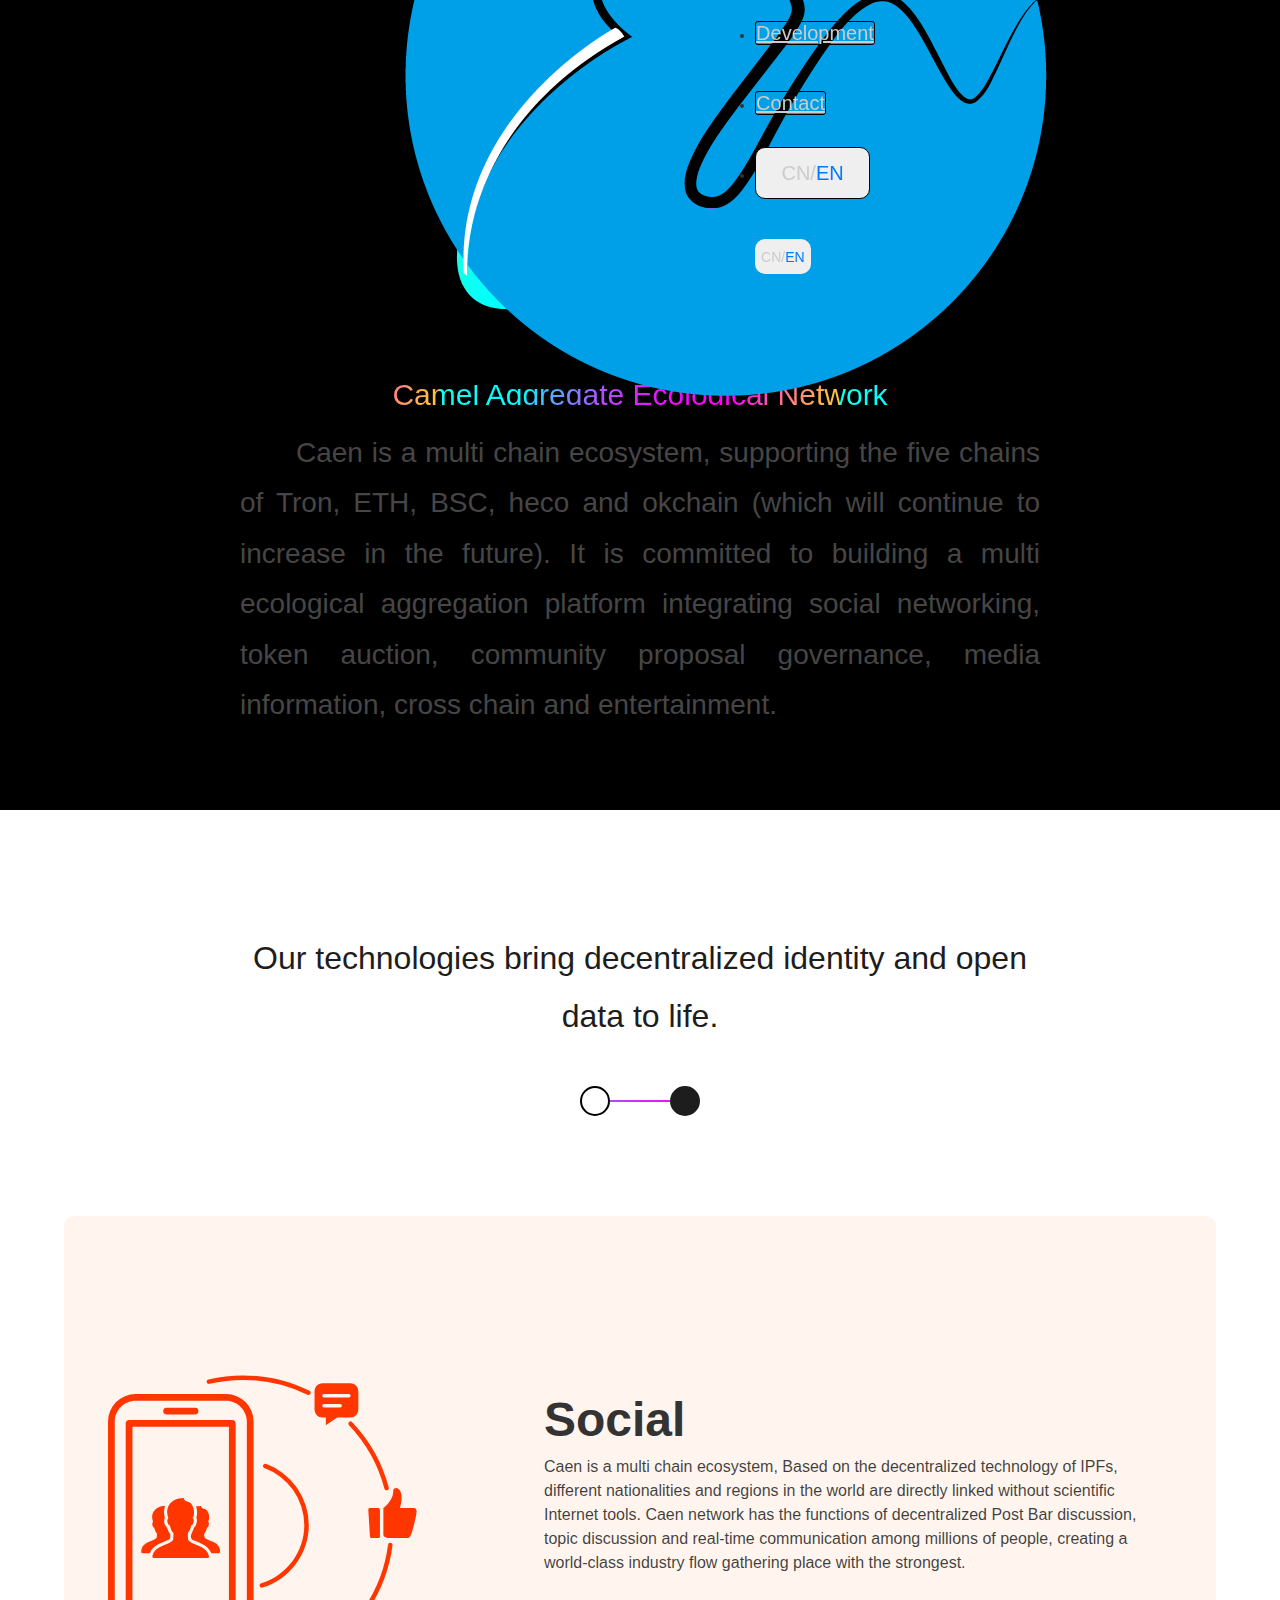
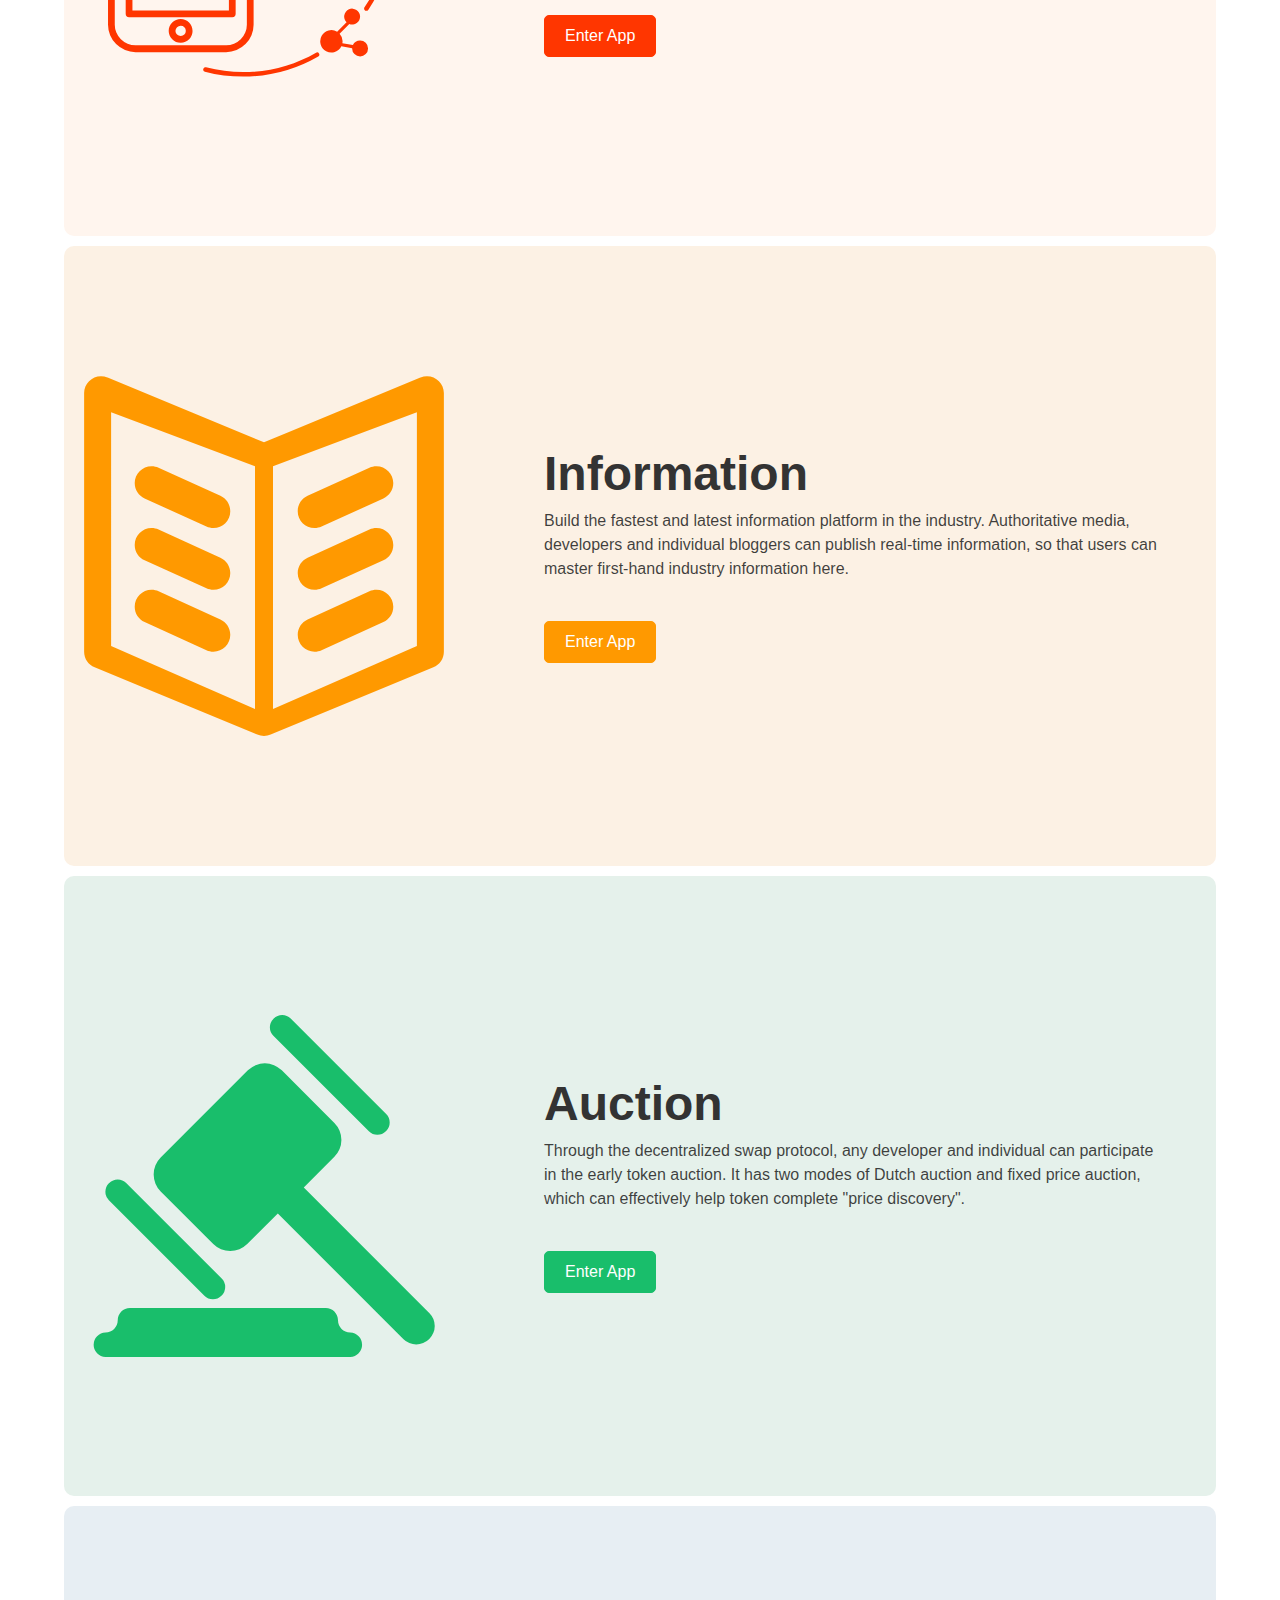
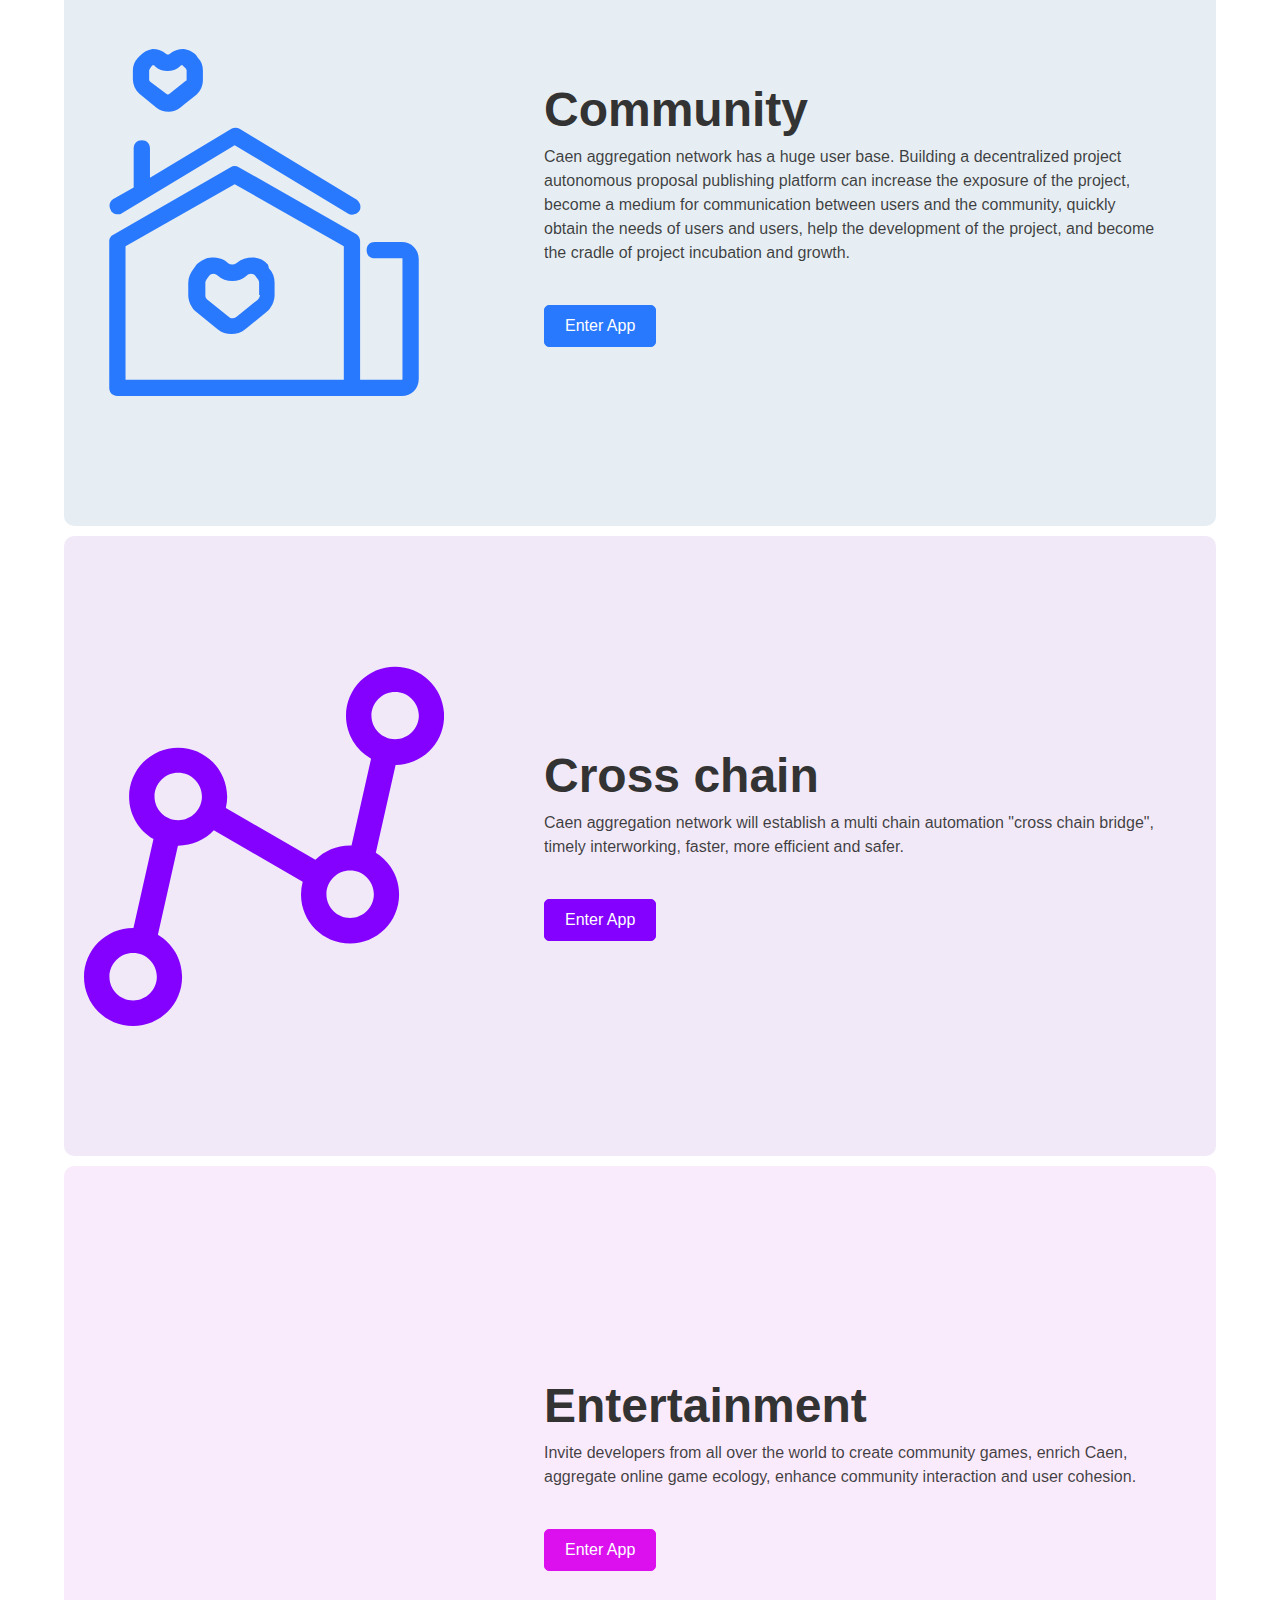
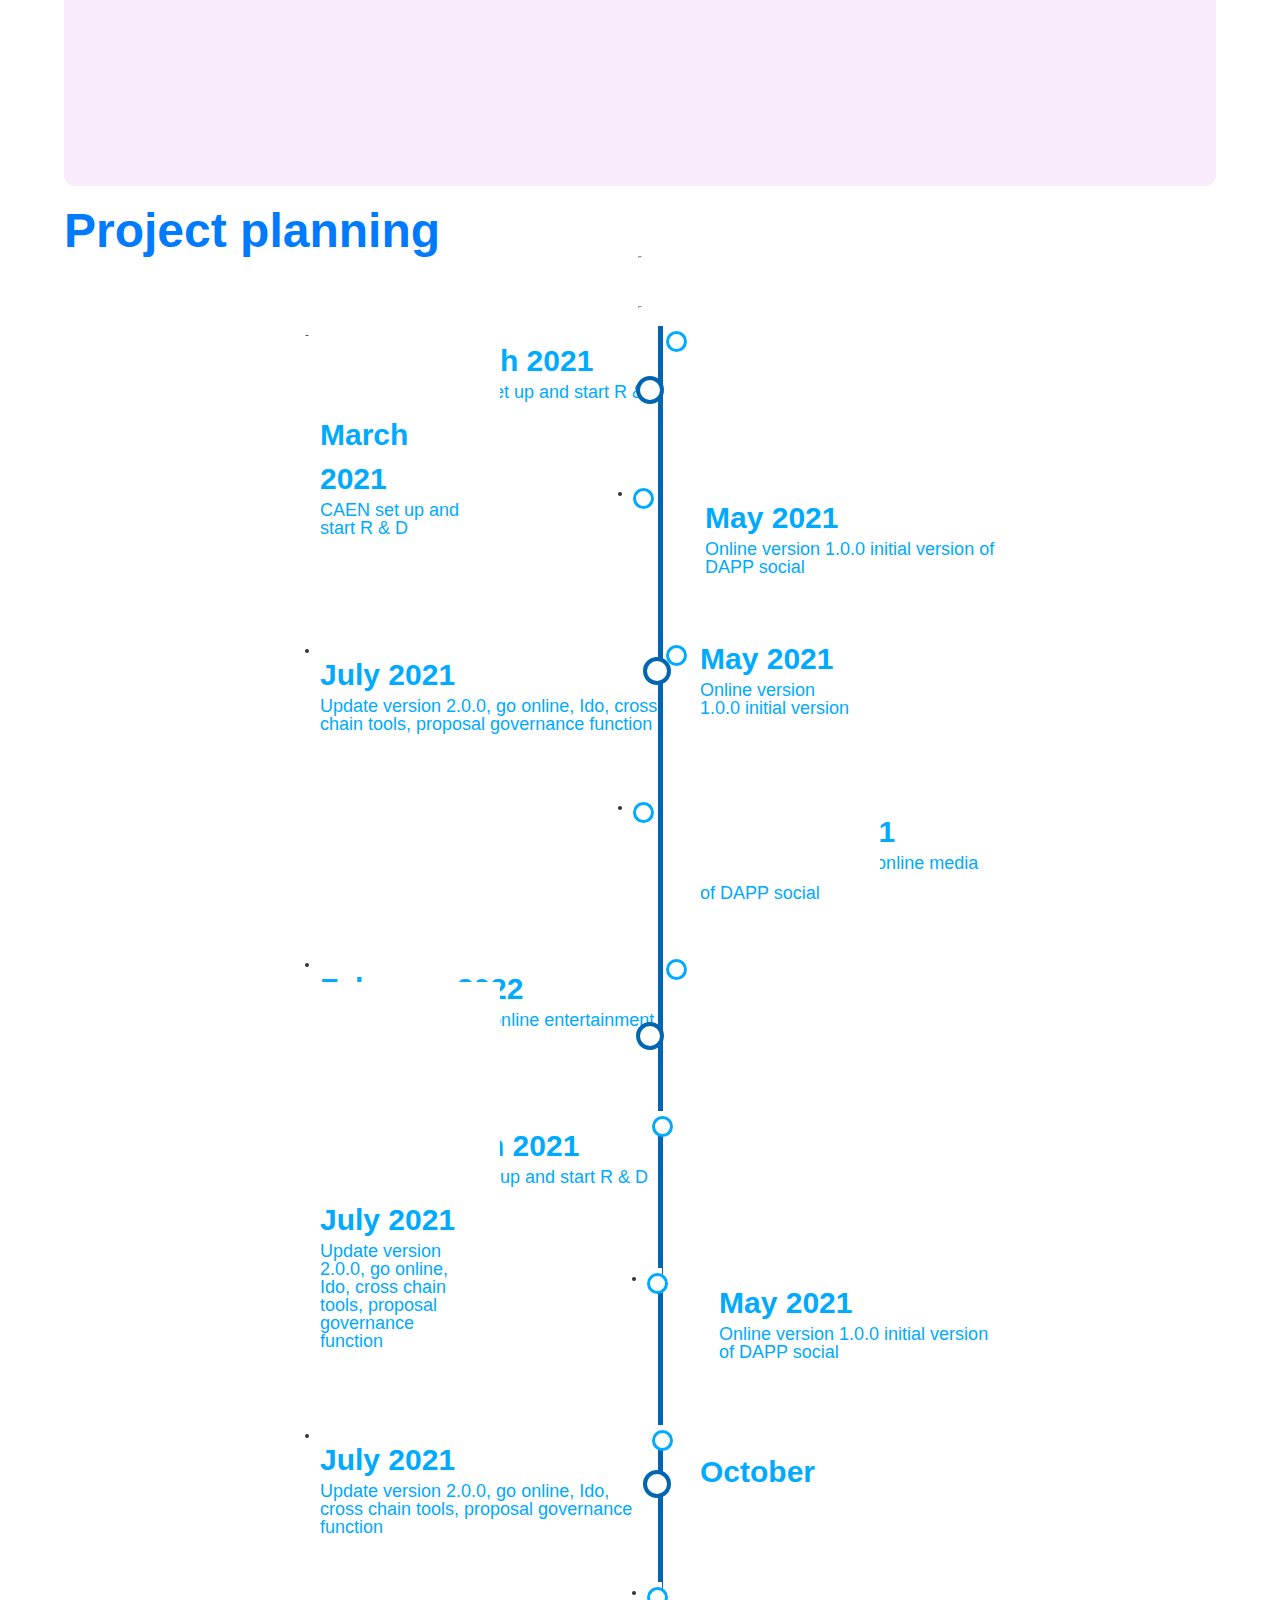
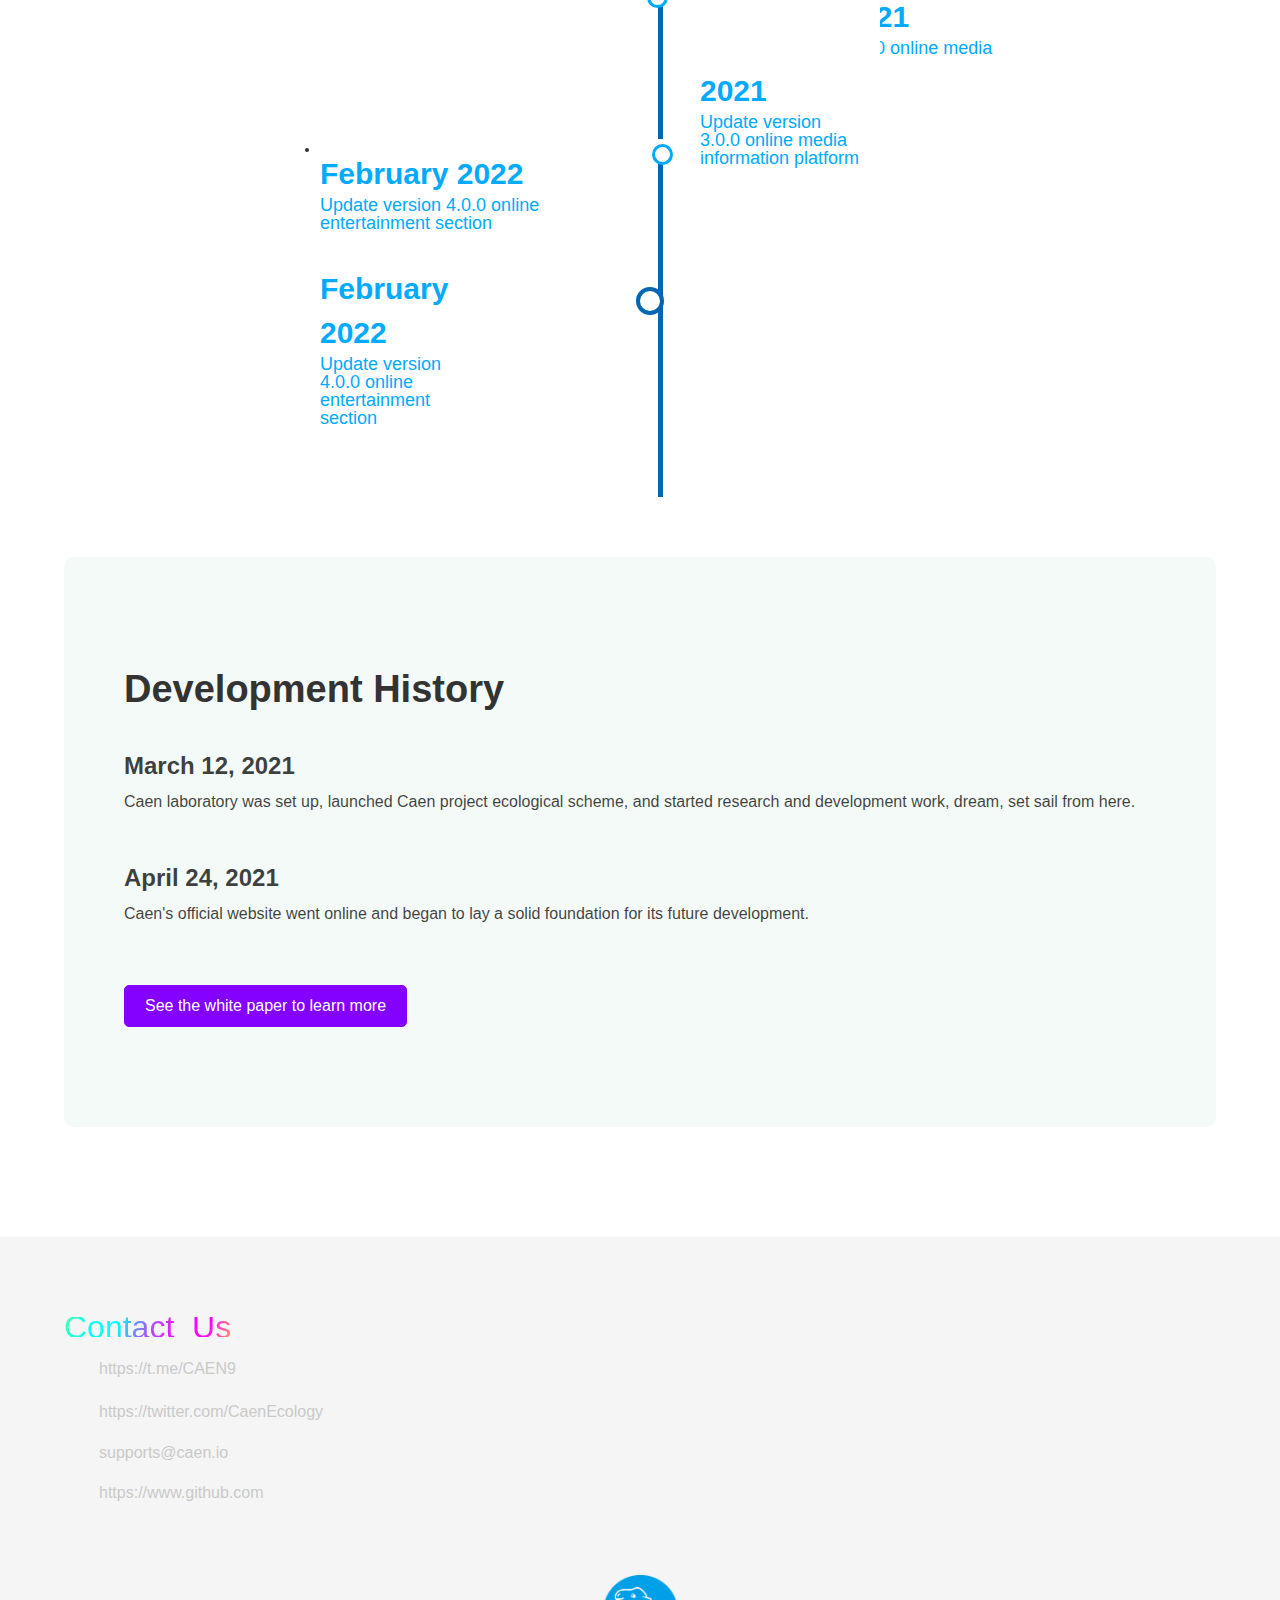
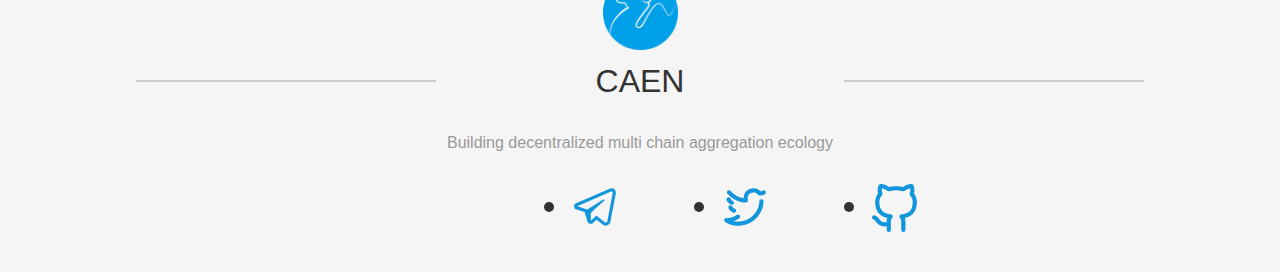
==== index.html @ 1dbe827f "Add files via upload" ====
<!DOCTYPE html>
<html>
	<head>
		<meta charset="utf-8" />
		<title>CAEN</title>
		<meta name="viewport" content="width=device-width, initial-scale=1, shrink-to-fit=no">
		<link href="./static/css/style.css" rel="stylesheet" type="text/css" />
		<link href="./static/css/index.css" rel="stylesheet" type="text/css" />
		<link href="./static/css/common.css" rel="stylesheet" type="text/css" />
		<link rel="stylesheet" type="text/css" href="./static/css/lobibox.css" />
		<link rel="stylesheet" href="https://cdn.jsdelivr.net/npm/bootstrap@4.6.0/dist/css/bootstrap.min.css"
			integrity="sha384-B0vP5xmATw1+K9KRQjQERJvTumQW0nPEzvF6L/Z6nronJ3oUOFUFpCjEUQouq2+l" crossorigin="anonymous">
		<link rel="shortcut icon" href="./static/images/logo.png">
	</head>
	<body class="body" id="index">
		<!--头部内容 -->
		<div class="container-lg p-0 top navsize toplg" style="vertical-align: middle;">
			<div class="navbar navbar-expand-sm p-lg-0   navbar-light justify-content-between bg">
				<!-- 移动端下的下拉按钮 -->
				<div class="navbar-toggler" data-toggle="collapse" data-target="#nav-collapse"></div>
				<a href="index.html" class="navbar-brand  d-flex flex-column">
					<img src="./static/images/logo.png" alt="logo">
				</a>
				<!-- 折叠目标导航 -->
				<div id="nav-collapse" class="collapse navbar-collapse flex-column align-items-end ml-100"
					style="margin-top: 12px;">
					<ul class="navbar-nav nav justify-content-between w-100 bg">
						<li class="nav-item" data-toggle="collapse" data-target="#nav-collapse">
							<a href="#index" class="nav-link bg">CAEN</a>
						</li>
						<li class="nav-item" data-toggle="collapse" data-target="#nav-collapse">
							<a href="#shejiao" class="nav-link bg">Support</a>
						</li>
						<li class="nav-item" data-toggle="collapse" data-target="#nav-collapse">
							<a href="#development" class="nav-link bg">Development</a>
						</li>
						<li class="nav-item" data-toggle="collapse" data-target="#nav-collapse">
							<a href="#contact" class="nav-link bg">Contact</a>
						</li>
						<li>
							<div class="navbar-text  d-none d-sm-flex" >
								<button class="nav-link changebtn btns">
									CN/<txt class="active">EN</txt>
								</button>
							</div>
						</li>
						<div class="d-sm-none">
							<button class="smbtn btns">
								CN/<txt class="active">EN</txt>
							</button>
						</div>
					</ul>
				</div>
			</div>
		</div>
		<div class="hero">
			<div class="div-block-10">
				<div class="div-block-39 topnav">
					<img src="./static/images/xingyun.gif" height="" width="500" alt="" />
				</div>
				<div class="div-block-9">
					<h1 class="heading-6">CAEN</h1>
				</div>
				<div class="heading-7">Camel Aggregate Ecological Network</div>
				<div class="text-block" style="text-align: justify;text-indent: 2em;">
					Caen is a multi chain ecosystem, supporting the five chains of Tron, ETH, BSC, heco and okchain (which will continue to increase in the future). It is committed to building a multi ecological aggregation platform integrating social networking, token auction, community proposal governance, media information, cross chain and entertainment.
				</div>
			</div>
		</div>
		<div class="section-5"></div>
		<div class="work">
			<div class="work-container">
				<div class="div-block-37">
					<div class="text-block-2">Our technologies bring decentralized identity and open data to life.</div>
					<div class="div-block-45">
						<div class="div-block-46"></div>
						<div class="div-block-47"></div>
						<div class="div-block-48"></div>
					</div>
				</div>
				<div class="div-block-5" id="shejiao">
					<!-- 社交 -->
					<section id="shejiao" class="work1">
						<div class="work-product-bg _50">
							<div class="div-block-58"><img src="./static/images/support/shejiao.svg" loading="lazy"
									alt="" class="image-5" /></div>
						</div>
						<div class="div-block-6">
							<div>
								<div class="div-block-54">
									<div class="div-block-68">
										<h3 style="font-weight: bold;font-size: 3rem;">Social</h3>
									</div>
								</div>
								<div class="text-block-10">Caen is a multi chain ecosystem,
									Based on the decentralized technology of IPFs, different nationalities and regions
									in the world are directly linked without scientific Internet tools. Caen network has
									the functions of decentralized Post Bar discussion, topic discussion and real-time
									communication among millions of people, creating a world-class industry flow
									gathering place with the strongest.
								</div>
								<div class="div-block-51">
									<a href="javascript:;" class="button-alt shejiao w-inline-block">
										<div class=" text-block-27">Enter App</div>
									</a>
								</div>
							</div>
						</div>
					</section>
					<!-- 媒体资讯 -->
					<section id="zixun" class="work1" style="background-color: #fcf1e4;">
						<div class="work-product-bg _50">
							<div class="div-block-58"><img src="./static/images/support/zixun.svg" loading="lazy" alt=""
									class="image-5" /></div>
						</div>
						<div class="div-block-6">
							<div>
								<div class="div-block-54">
									<div class="div-block-68">
										<h3 style="font-weight: bold;font-size: 3rem;">Information</h3>
									</div>
								</div>
								<div class="text-block-10">
									Build the fastest and latest information platform in the industry. Authoritative
									media, developers and individual bloggers can publish real-time information, so that
									users can master first-hand industry information here.
								</div>
								<div class="div-block-51">
									<a href="javascript:;" class="button-alt zixun w-inline-block">
										<div class=" text-block-27">Enter App</div>
									</a>
								</div>
							</div>
						</div>
					</section>
					<!-- 代币拍卖 -->
					<section id="paimai" class="work1" style="background-color: #e5f1eb;">
						<div class="work-product-bg _50">
							<div class="div-block-58"><img src="./static/images/support/paimai.svg" loading="lazy"
									alt="" class="image-5" /></div>
						</div>
						<div class="div-block-6">
							<div>
								<div class="div-block-54">
									<div class="div-block-68">
										<h3 style="font-weight: bold;font-size: 3rem;">Auction</h3>
									</div>
								</div>
								<div class="text-block-10">
									Through the decentralized swap protocol, any developer and individual can
									participate in the early token auction. It has two modes of Dutch auction and fixed
									price auction, which can effectively help token complete "price discovery".
								</div>
								<div class="div-block-51">
									<a href="javascript:;" class="button-alt paimai w-inline-block">
										<div class=" text-block-27">Enter App</div>
									</a>
								</div>
							</div>
						</div>
					</section>
					<!-- 社区治理 -->
					<section id="shequ" class="work1" style="background-color: #e7eef3;">
						<div class="work-product-bg _50">
							<div class="div-block-58"><img src="./static/images/support/shequ.svg" loading="lazy" alt=""
									class="image-5" /></div>
						</div>
						<div class="div-block-6">
							<div>
								<div class="div-block-54">
									<div class="div-block-68">
										<h3 style="font-weight: bold;font-size: 3rem;">Community</h3>
									</div>
								</div>
								<div class="text-block-10">
									Caen aggregation network has a huge user base. Building a decentralized project
									autonomous proposal publishing platform can increase the exposure of the project,
									become a medium for communication between users and the community, quickly obtain
									the needs of users and users, help the development of the project, and become the
									cradle of project incubation and growth.
								</div>
								<div class="div-block-51">
									<a href="javascript:;" class="button-alt shequ w-inline-block">
										<div class=" text-block-27">Enter App</div>
									</a>
								</div>
							</div>
						</div>
					</section>
					<!-- 跨链工具 -->
					<section id="kualian" class="work1" style="background-color: #f1e9f7;">
						<div class="work-product-bg _50">
							<div class="div-block-58"><img src="./static/images/support/kualian.svg" loading="lazy"
									alt="" class="image-5" /></div>
						</div>
						<div class="div-block-6">
							<div>
								<div class="div-block-54">
									<div class="div-block-68">
										<h3 style="font-weight: bold;font-size: 3rem;">Cross chain</h3>
									</div>
								</div>
								<div class="text-block-10">
									Caen aggregation network will establish a multi chain automation "cross chain
									bridge", timely interworking, faster, more efficient and safer.
								</div>
								</a>
								<div class="div-block-51">
									<a href="javascript:;" class="button-alt kualian w-inline-block">
										<div class=" text-block-27">Enter App</div>
									</a>
								</div>
							</div>
						</div>
					</section>
					<!-- 娱乐 -->
					<section id="yule" class="work1" style="background-color: #faebfc;">
						<div class="work-product-bg _50">
							<div class="div-block-58"><img src="./static/images/support/yule.svg" loading="lazy" alt=""
									class="image-5" /></div>
						</div>
						<div class="div-block-6">
							<div>
								<div class="div-block-54">
									<div class="div-block-68">
										<h3 style="font-weight: bold;font-size: 3rem;">Entertainment</h3>
									</div>
								</div>
								<div class="text-block-10">
									Invite developers from all over the world to create community games, enrich Caen, aggregate online game ecology, enhance community interaction and user cohesion.
								</div>
								<div class="div-block-51">
									<a href="javascript:;" class="button-alt yule w-inline-block">
										<div class=" text-block-27">Enter App</div>
									</a>
								</div>
							</div>
						</div>
					</section>
					<!-- Project planning -->
					<div class="plans">
						<!-- 标题 -->
						<div class="title text-center newstitle">
							<h3 style="font-size: 3rem;color: #007BFF;">Project planning</h3>
						</div>
						<!-- PC -->
						<div class="content container d-none d-lg-block">
							<hr class="line">
							<ul class="plans_list list-unstyled clearfix">
								<li class="lgwidth">
									<div class="public">
										<h3>March 2021</h3>
										<p>CAEN set up and start R & D</p>
									</div>
								</li>
								<li class="lgwidth">
									<div class="public">
										<h3>May 2021</h3>
										<p>Online version 1.0.0 initial version of DAPP social</p>
									</div>
								</li>
								<li class="lgwidth">
									<div class="public">
										<h3>July 2021</h3>
										<p>Update version 2.0.0, go online, Ido, cross chain tools, proposal governance
											function</p>
									</div>
								</li>
								<li class="lgwidth">
									<div class="public">
										<h3>October 2021</h3>
										<p>Update version 3.0.0 online media information platform</p>
									</div>
								</li>
								<li class="lgwidth">
									<div class="public">
										<h3>February 2022</h3>
										<p>Update version 4.0.0 online entertainment section</p>
									</div>
								</li>
							</ul>
						</div>
						<!-- 平板 -->
						<div class="content container d-none d-md-block d-lg-none">
							<hr class="line">
							<ul class="plans_list list-unstyled clearfix">
								<li class="mdwidth">
									<div class="public">
										<h3>March 2021</h3>
										<p>CAEN set up and start R & D</p>
									</div>
								</li>
								<li class="mdwidth">
									<div class="public">
										<h3>May 2021</h3>
										<p>Online version 1.0.0 initial version of DAPP social</p>
									</div>
								</li>
								<li class="mdwidth">
									<div class="public">
										<h3>July 2021</h3>
										<p>Update version 2.0.0, go online, Ido, cross chain tools,
											proposal governance function</p>
									</div>
								</li>
								<li class="mdwidth">
									<div class="public">
										<h3>October 2021</h3>
										<p>Update version 3.0.0 online media information platform</p>
									</div>
								</li>
								<li class="mdwidth">
									<div class="public">
										<h3>February 2022</h3>
										<p>Update version 4.0.0 online entertainment section</p>
									</div>
								</li>
							</ul>
						</div>
						<!-- 手机 -->
						<div class="content container d-sm-block d-md-none">
							<div class="timeline-wrap">
								<ul class="timeline timeline--first">
									<li class="entry entry--left">
										<div class="entry__content">
											<h3>March 2021</h3>
											<p>CAEN set up and start R & D</p>
										</div>
									</li>
									<li class="entry entry--right">
										<div class="entry__content">
											<h3>May 2021</h3>
											<p>Online version 1.0.0 initial version of DAPP social</p>
										</div>
									</li>
									<li class="entry entry--left">
										<div class="entry__content">
											<h3>July 2021</h3>
											<p>Update version 2.0.0, go online, Ido, cross chain tools,
												proposal governance function</p>
										</div>
									</li>
									<li class="entry entry--right">
										<div class="entry__content">
											<h3>October 2021</h3>
											<p>Update version 3.0.0 online media information platform</p>
										</div>
									</li>
									<li class="entry entry--left">
										<div class="entry__content">
											<h3>February 2022</h3>
											<p>Update version 4.0.0 online entertainment section</p>
										</div>
									</li>
								</ul>
							</div>
						</div>
					</div>
					<section id="development" class="work1 idx bottom-margin idx2" style="background-color: #f4faf7;">
						<div class="div-block-6">
							<h1 style="font-weight: bold;">Development History</h1>
							<div class="text-block-10">
								<h3>March 12, 2021</h3>
								<p>Caen laboratory was set up, launched Caen project ecological scheme, and started
									research and development work, dream, set sail from here.</p>
							</div>
							<div class="text-block-10">
								<h3>April 24, 2021</h3>
								<p>Caen's official website went online and began to lay a solid foundation for its
									future development.</p>
							</div>
							<div class="div-block-51">
								<a href="./static/Caen white paper.pdf" target=" _blank" class="button-alt idx w-inline-block">
									<div class="text-block-27">See the white paper to learn more</div>
								</a>
							</div>
						</div>
					</section>
				</div>
			</div>
		</div>
		<section class="join-us" id="contact">
			<div class="div-block-18">
				<div class="link-block-16">Contact&nbsp;&nbsp;Us</div>
				<div class="link-block-3 inliine w-inline-block" style="margin-top: 20px;">
					<div class="div-block-33">
						<img src="./static/picture/telegram.svg" loading="lazy" height="24" alt="telegram" /></div>
					<div class="text-block-9">https://t.me/CAEN9</div>
				</div>
				<div class="link-block-3 inliine w-inline-block">
					<div class="div-block-32"><img src="./static/picture/twitter.svg" loading="lazy" height="17" alt="twitter" /></div>
					<div class="text-block-9">https://twitter.com/CaenEcology</div>
				</div>
				<div class="link-block-3 inliine w-inline-block">
					<div class="div-block-31"><img src="./static/picture/e-mail.svg" loading="lazy" height="17" alt="e-mail" /></div>
					<div class="text-block-9">supports@caen.io</div>
				</div>
				<div class="link-block-3 inliine w-inline-block" style="margin-bottom: 50px;">
					<div class="div-block-31"><img src="./static/picture/github.svg" loading="lazy" height="17" alt="github" /></div>
					<div class="text-block-9">https://www.github.com</div>
				</div>
			</div>
			</div>
		</section>
		<div class="footer">
			<div class="foot_img">
				<img src="./static/images/logo.png" alt="logo">
			</div>
			<div class="lines">
				<div class="foot_line"></div>
				<div style="margin:0 1rem">CAEN</div>
				<div class="foot_line"></div>
			</div>
			<div class="linea">Building decentralized multi chain aggregation ecology</div>
			<div>
				<ul class="list-unstyled">
					<li>
						<a href="https://t.me/CAEN9">
							<img src="./static/images/support/telegram.png" alt="telegram">
						</a>
					</li>
					<li>
						<a href="https://twitter.com/CaenEcology">
							<img src="./static/images/support/twitter.png" alt="twitter">
						</a>
					</li>
					<li>
						<a href="https://www.github.com/">
							<img src="./static/images/support/github.png" alt="Github">
						</a>
					</li>
				</ul>
			</div>
		</div>
		<script src="./static/js/jquery-3.5.1.min.js"></script>
		<script src="./static/js/popper.min.js"></script>
		<script src="./static/js/bootstrap.min.js"></script>
		<script src="./static/js/lobibox.js"></script>
		<script>
			var url = './index_cn.html';
			$(".btns").click(function() {
				window.location.href = url;
			})
			var tip = 'The function will be launched soon, please look forward to it!';
			$(".shejiao").click(function() {
				Lobibox.alert('info', {
					msg: tip
				});
			})
			$(".zixun").click(function() {
				Lobibox.alert('info', {
					msg: tip
				});
			})
			$(".paimai").click(function() {
				Lobibox.alert('info', {
					msg: tip
				});
			})
			$(".shequ").click(function() {
				Lobibox.alert('info', {
					msg: tip
				});
			})
			$(".kualian").click(function() {
				Lobibox.alert('info', {
					msg: tip
				});
			})
			$(".yule").click(function() {
				Lobibox.alert('info', {
					msg: tip
				});
			})
		</script>
	</body>
</html>
---- static/css/style.css ----
/* Generated on: Wed Feb 03 2021 12:54:04 GMT+0000 (Coordinated Universal Time) */
/* ==========================================================================
   normalize.css v3.0.3 | MIT License | github.com/necolas/normalize.css 
   ========================================================================== */
/*! normalize.css v3.0.3 | MIT License | github.com/necolas/normalize.css */html{font-family:sans-serif;-ms-text-size-adjust:100%;-webkit-text-size-adjust:100%}body{margin:0}article,aside,details,figcaption,figure,footer,header,hgroup,main,menu,nav,section,summary{display:block}audio,canvas,progress,video{display:inline-block;vertical-align:baseline}audio:not([controls]){display:none;height:0}[hidden],template{display:none}a{background-color:transparent}a:active,a:hover{outline:0}abbr[title]{border-bottom:1px dotted}b,strong{font-weight:bold}dfn{font-style:italic}h1{font-size:2em;margin:.67em 0}mark{background:#ff0;color:#000}small{font-size:80%}sub,sup{font-size:75%;line-height:0;position:relative;vertical-align:baseline}sup{top:-0.5em}sub{bottom:-0.25em}img{border:0}svg:not(:root){overflow:hidden}figure{margin:1em 40px}hr{box-sizing:content-box;height:0}pre{overflow:auto}code,kbd,pre,samp{font-family:monospace,monospace;font-size:1em}button,input,optgroup,select,textarea{color:inherit;font:inherit;margin:0}button{overflow:visible}button,select{text-transform:none}button,html input[type="button"],input[type="reset"]{-webkit-appearance:button;cursor:pointer}button[disabled],html input[disabled]{cursor:default}button::-moz-focus-inner,input::-moz-focus-inner{border:0;padding:0}input{line-height:normal}input[type="checkbox"],input[type="radio"]{box-sizing:border-box;padding:0}input[type="number"]::-webkit-inner-spin-button,input[type="number"]::-webkit-outer-spin-button{height:auto}input[type="search"]{-webkit-appearance:none}input[type="search"]::-webkit-search-cancel-button,input[type="search"]::-webkit-search-decoration{-webkit-appearance:none}fieldset{border:1px solid #c0c0c0;margin:0 2px;padding:.35em .625em .75em}legend{border:0;padding:0}textarea{overflow:auto}optgroup{font-weight:bold}table{border-collapse:collapse;border-spacing:0}td,th{padding:0}

/* ==========================================================================
   Start of base Webflow CSS - If you're looking for some ultra-clean CSS, skip the boilerplate and see the unminified code below.
   ========================================================================== */
@font-face{font-family:'webflow-icons';src:url("../fonts/d2f8afbbab0d457a94c950e999f3bdac.woff") format('truetype');font-weight:normal;font-style:normal}[class^="w-icon-"],[class*=" w-icon-"]{font-family:'webflow-icons' !important;speak:none;font-style:normal;font-weight:normal;font-variant:normal;text-transform:none;line-height:1;-webkit-font-smoothing:antialiased;-moz-osx-font-smoothing:grayscale}.w-icon-slider-right:before{content:"\e600"}.w-icon-slider-left:before{content:"\e601"}.w-icon-nav-menu:before{content:"\e602"}.w-icon-arrow-down:before,.w-icon-file-upload-remove:before{content:"\e900"}.w-icon-file-upload-icon:before{content:"\e903"}*{-webkit-box-sizing:border-box;-moz-box-sizing:border-box;box-sizing:border-box}html{height:100%}body{margin:0;min-height:100%;background-color:#fff;font-family:Arial,sans-serif;font-size:14px;line-height:20px;color:#333}img{vertical-align:middle;display:inline-block}html.w-mod-touch *{background-attachment:scroll !important}.w-block{display:block}.w-inline-block{max-width:100%;display:inline-block}.w-clearfix:before,.w-clearfix:after{content:" ";display:table;grid-column-start:1;grid-row-start:1;grid-column-end:2;grid-row-end:2}.w-clearfix:after{clear:both}.w-hidden{display:none}.w-button{display:inline-block;padding:9px 15px;background-color:#3898EC;color:white;border:0;line-height:inherit;text-decoration:none;cursor:pointer;border-radius:0}input.w-button{-webkit-appearance:button}html[data-w-dynpage] [data-w-cloak]{color:transparent !important}.w-webflow-badge,.w-webflow-badge *{position:static;left:auto;top:auto;right:auto;bottom:auto;z-index:auto;display:block;visibility:visible;overflow:visible;overflow-x:visible;overflow-y:visible;box-sizing:border-box;width:auto;height:auto;max-height:none;max-width:none;min-height:0;min-width:0;margin:0;padding:0;float:none;clear:none;border:0 none transparent;border-radius:0;background:none;background-image:none;background-position:0 0;background-size:auto auto;background-repeat:repeat;background-origin:padding-box;background-clip:border-box;background-attachment:scroll;background-color:transparent;box-shadow:none;opacity:1;transform:none;transition:none;direction:ltr;font-family:inherit;font-weight:inherit;color:inherit;font-size:inherit;line-height:inherit;font-style:inherit;font-variant:inherit;text-align:inherit;letter-spacing:inherit;text-decoration:inherit;text-indent:0;text-transform:inherit;list-style-type:disc;text-shadow:none;font-smoothing:auto;vertical-align:baseline;cursor:inherit;white-space:inherit;word-break:normal;word-spacing:normal;word-wrap:normal}.w-webflow-badge{position:fixed !important;display:inline-block !important;visibility:visible !important;z-index:2147483647 !important;top:auto !important;right:12px !important;bottom:12px !important;left:auto !important;color:#AAADB0 !important;background-color:#fff !important;border-radius:3px !important;padding:6px 8px 6px 6px !important;font-size:12px !important;opacity:1 !important;line-height:14px !important;text-decoration:none !important;transform:none !important;margin:0 !important;width:auto !important;height:auto !important;overflow:visible !important;white-space:nowrap;box-shadow:0 0 0 1px rgba(0,0,0,0.1),0 1px 3px rgba(0,0,0,0.1);cursor:pointer}.w-webflow-badge>img{display:inline-block !important;visibility:visible !important;opacity:1 !important;vertical-align:middle !important}h1,h2,h3,h4,h5,h6{font-weight:bold;margin-bottom:10px}h1{font-size:38px;line-height:44px;margin-top:20px}h2{font-size:32px;line-height:36px;margin-top:20px}h3{font-size:24px;line-height:30px;margin-top:20px}h4{font-size:18px;line-height:24px;margin-top:10px}h5{font-size:14px;line-height:20px;margin-top:10px}h6{font-size:12px;line-height:18px;margin-top:10px}p{margin-top:0;margin-bottom:10px}blockquote{margin:0 0 10px 0;padding:10px 20px;border-left:5px solid #E2E2E2;font-size:18px;line-height:22px}figure{margin:0;margin-bottom:10px}figcaption{margin-top:5px;text-align:center}ul,ol{margin-top:0;margin-bottom:10px;padding-left:40px}.w-list-unstyled{padding-left:0;list-style:none}.w-embed:before,.w-embed:after{content:" ";display:table;grid-column-start:1;grid-row-start:1;grid-column-end:2;grid-row-end:2}.w-embed:after{clear:both}.w-video{width:100%;position:relative;padding:0}.w-video iframe,.w-video object,.w-video embed{position:absolute;top:0;left:0;width:100%;height:100%}fieldset{padding:0;margin:0;border:0}button,html input[type="button"],input[type="reset"]{border:0;cursor:pointer;-webkit-appearance:button}.w-form{margin:0 0 15px}.w-form-done{display:none;padding:20px;text-align:center;background-color:#dddddd}.w-form-fail{display:none;margin-top:10px;padding:10px;background-color:#ffdede}label{display:block;margin-bottom:5px;font-weight:bold}.w-input,.w-select{display:block;width:100%;height:38px;padding:8px 12px;margin-bottom:10px;font-size:14px;line-height:1.42857143;color:#333333;vertical-align:middle;background-color:#ffffff;border:1px solid #cccccc}.w-input:-moz-placeholder,.w-select:-moz-placeholder{color:#999}.w-input::-moz-placeholder,.w-select::-moz-placeholder{color:#999;opacity:1}.w-input:-ms-input-placeholder,.w-select:-ms-input-placeholder{color:#999}.w-input::-webkit-input-placeholder,.w-select::-webkit-input-placeholder{color:#999}.w-input:focus,.w-select:focus{border-color:#3898EC;outline:0}.w-input[disabled],.w-select[disabled],.w-input[readonly],.w-select[readonly],fieldset[disabled] .w-input,fieldset[disabled] .w-select{cursor:not-allowed;background-color:#eeeeee}textarea.w-input,textarea.w-select{height:auto}.w-select{background-color:#f3f3f3}.w-select[multiple]{height:auto}.w-form-label{display:inline-block;cursor:pointer;font-weight:normal;margin-bottom:0}.w-radio{display:block;margin-bottom:5px;padding-left:20px}.w-radio:before,.w-radio:after{content:" ";display:table;grid-column-start:1;grid-row-start:1;grid-column-end:2;grid-row-end:2}.w-radio:after{clear:both}.w-radio-input{margin:4px 0 0;margin-top:1px \9;line-height:normal;float:left;margin-left:-20px}.w-radio-input{margin-top:3px}.w-file-upload{display:block;margin-bottom:10px}.w-file-upload-input{width:.1px;height:.1px;opacity:0;overflow:hidden;position:absolute;z-index:-100}.w-file-upload-default,.w-file-upload-uploading,.w-file-upload-success{display:inline-block;color:#333333}.w-file-upload-error{display:block;margin-top:10px}.w-file-upload-default.w-hidden,.w-file-upload-uploading.w-hidden,.w-file-upload-error.w-hidden,.w-file-upload-success.w-hidden{display:none}.w-file-upload-uploading-btn{display:flex;font-size:14px;font-weight:normal;cursor:pointer;margin:0;padding:8px 12px;border:1px solid #cccccc;background-color:#fafafa}.w-file-upload-file{display:flex;flex-grow:1;justify-content:space-between;margin:0;padding:8px 9px 8px 11px;border:1px solid #cccccc;background-color:#fafafa}.w-file-upload-file-name{font-size:14px;font-weight:normal;display:block}.w-file-remove-link{margin-top:3px;margin-left:10px;width:auto;height:auto;padding:3px;display:block;cursor:pointer}.w-icon-file-upload-remove{margin:auto;font-size:10px}.w-file-upload-error-msg{display:inline-block;color:#ea384c;padding:2px 0}.w-file-upload-info{display:inline-block;line-height:38px;padding:0 12px}.w-file-upload-label{display:inline-block;font-size:14px;font-weight:normal;cursor:pointer;margin:0;padding:8px 12px;border:1px solid #cccccc;background-color:#fafafa}.w-icon-file-upload-icon,.w-icon-file-upload-uploading{display:inline-block;margin-right:8px;width:20px}.w-icon-file-upload-uploading{height:20px}.w-container{margin-left:auto;margin-right:auto;max-width:940px}.w-container:before,.w-container:after{content:" ";display:table;grid-column-start:1;grid-row-start:1;grid-column-end:2;grid-row-end:2}.w-container:after{clear:both}.w-container .w-row{margin-left:-10px;margin-right:-10px}.w-row:before,.w-row:after{content:" ";display:table;grid-column-start:1;grid-row-start:1;grid-column-end:2;grid-row-end:2}.w-row:after{clear:both}.w-row .w-row{margin-left:0;margin-right:0}.w-col{position:relative;float:left;width:100%;min-height:1px;padding-left:10px;padding-right:10px}.w-col .w-col{padding-left:0;padding-right:0}.w-col-1{width:8.33333333%}.w-col-2{width:16.66666667%}.w-col-3{width:25%}.w-col-4{width:33.33333333%}.w-col-5{width:41.66666667%}.w-col-6{width:50%}.w-col-7{width:58.33333333%}.w-col-8{width:66.66666667%}.w-col-9{width:75%}.w-col-10{width:83.33333333%}.w-col-11{width:91.66666667%}.w-col-12{width:100%}.w-hidden-main{display:none !important}@media screen and (max-width:991px){.w-container{max-width:728px}.w-hidden-main{display:inherit !important}.w-hidden-medium{display:none !important}.w-col-medium-1{width:8.33333333%}.w-col-medium-2{width:16.66666667%}.w-col-medium-3{width:25%}.w-col-medium-4{width:33.33333333%}.w-col-medium-5{width:41.66666667%}.w-col-medium-6{width:50%}.w-col-medium-7{width:58.33333333%}.w-col-medium-8{width:66.66666667%}.w-col-medium-9{width:75%}.w-col-medium-10{width:83.33333333%}.w-col-medium-11{width:91.66666667%}.w-col-medium-12{width:100%}.w-col-stack{width:100%;left:auto;right:auto}}@media screen and (max-width:767px){.w-hidden-main{display:inherit !important}.w-hidden-medium{display:inherit !important}.w-hidden-small{display:none !important}.w-row,.w-container .w-row{margin-left:0;margin-right:0}.w-col{width:100%;left:auto;right:auto}.w-col-small-1{width:8.33333333%}.w-col-small-2{width:16.66666667%}.w-col-small-3{width:25%}.w-col-small-4{width:33.33333333%}.w-col-small-5{width:41.66666667%}.w-col-small-6{width:50%}.w-col-small-7{width:58.33333333%}.w-col-small-8{width:66.66666667%}.w-col-small-9{width:75%}.w-col-small-10{width:83.33333333%}.w-col-small-11{width:91.66666667%}.w-col-small-12{width:100%}}@media screen and (max-width:479px){.w-container{max-width:none}.w-hidden-main{display:inherit !important}.w-hidden-medium{display:inherit !important}.w-hidden-small{display:inherit !important}.w-hidden-tiny{display:none !important}.w-col{width:100%}.w-col-tiny-1{width:8.33333333%}.w-col-tiny-2{width:16.66666667%}.w-col-tiny-3{width:25%}.w-col-tiny-4{width:33.33333333%}.w-col-tiny-5{width:41.66666667%}.w-col-tiny-6{width:50%}.w-col-tiny-7{width:58.33333333%}.w-col-tiny-8{width:66.66666667%}.w-col-tiny-9{width:75%}.w-col-tiny-10{width:83.33333333%}.w-col-tiny-11{width:91.66666667%}.w-col-tiny-12{width:100%}}.w-widget{position:relative}.w-widget-map{width:100%;height:400px}.w-widget-map label{width:auto;display:inline}.w-widget-map img{max-width:inherit}.w-widget-map .gm-style-iw{text-align:center}.w-widget-map .gm-style-iw>button{display:none !important}.w-widget-twitter{overflow:hidden}.w-widget-twitter-count-shim{display:inline-block;vertical-align:top;position:relative;width:28px;height:20px;text-align:center;background:white;border:#758696 solid 1px;border-radius:3px}.w-widget-twitter-count-shim *{pointer-events:none;-webkit-user-select:none;-moz-user-select:none;-ms-user-select:none;user-select:none}.w-widget-twitter-count-shim .w-widget-twitter-count-inner{position:relative;font-size:15px;line-height:12px;text-align:center;color:#999;font-family:serif}.w-widget-twitter-count-shim .w-widget-twitter-count-clear{position:relative;display:block}.w-widget-twitter-count-shim.w--large{width:36px;height:28px}.w-widget-twitter-count-shim.w--large .w-widget-twitter-count-inner{font-size:18px;line-height:18px}.w-widget-twitter-count-shim:not(.w--vertical){margin-left:5px;margin-right:8px}.w-widget-twitter-count-shim:not(.w--vertical).w--large{margin-left:6px}.w-widget-twitter-count-shim:not(.w--vertical):before,.w-widget-twitter-count-shim:not(.w--vertical):after{top:50%;left:0;border:solid transparent;content:" ";height:0;width:0;position:absolute;pointer-events:none}.w-widget-twitter-count-shim:not(.w--vertical):before{border-color:rgba(117,134,150,0);border-right-color:#5d6c7b;border-width:4px;margin-left:-9px;margin-top:-4px}.w-widget-twitter-count-shim:not(.w--vertical).w--large:before{border-width:5px;margin-left:-10px;margin-top:-5px}.w-widget-twitter-count-shim:not(.w--vertical):after{border-color:rgba(255,255,255,0);border-right-color:white;border-width:4px;margin-left:-8px;margin-top:-4px}.w-widget-twitter-count-shim:not(.w--vertical).w--large:after{border-width:5px;margin-left:-9px;margin-top:-5px}.w-widget-twitter-count-shim.w--vertical{width:61px;height:33px;margin-bottom:8px}.w-widget-twitter-count-shim.w--vertical:before,.w-widget-twitter-count-shim.w--vertical:after{top:100%;left:50%;border:solid transparent;content:" ";height:0;width:0;position:absolute;pointer-events:none}.w-widget-twitter-count-shim.w--vertical:before{border-color:rgba(117,134,150,0);border-top-color:#5d6c7b;border-width:5px;margin-left:-5px}.w-widget-twitter-count-shim.w--vertical:after{border-color:rgba(255,255,255,0);border-top-color:white;border-width:4px;margin-left:-4px}.w-widget-twitter-count-shim.w--vertical .w-widget-twitter-count-inner{font-size:18px;line-height:22px}.w-widget-twitter-count-shim.w--vertical.w--large{width:76px}.w-widget-gplus{overflow:hidden}.w-background-video{position:relative;overflow:hidden;height:500px;color:white}.w-background-video>video{background-size:cover;background-position:50% 50%;position:absolute;margin:auto;width:100%;height:100%;right:-100%;bottom:-100%;top:-100%;left:-100%;object-fit:cover;z-index:-100}.w-background-video>video::-webkit-media-controls-start-playback-button{display:none !important;-webkit-appearance:none}.w-slider{position:relative;height:300px;text-align:center;background:#dddddd;clear:both;-webkit-tap-highlight-color:rgba(0,0,0,0);tap-highlight-color:rgba(0,0,0,0)}.w-slider-mask{position:relative;display:block;overflow:hidden;z-index:1;left:0;right:0;height:100%;white-space:nowrap}.w-slide{position:relative;display:inline-block;vertical-align:top;width:100%;height:100%;white-space:normal;text-align:left}.w-slider-nav{position:absolute;z-index:2;top:auto;right:0;bottom:0;left:0;margin:auto;padding-top:10px;height:40px;text-align:center;-webkit-tap-highlight-color:rgba(0,0,0,0);tap-highlight-color:rgba(0,0,0,0)}.w-slider-nav.w-round>div{border-radius:100%}.w-slider-nav.w-num>div{width:auto;height:auto;padding:.2em .5em;font-size:inherit;line-height:inherit}.w-slider-nav.w-shadow>div{box-shadow:0 0 3px rgba(51,51,51,0.4)}.w-slider-nav-invert{color:#fff}.w-slider-nav-invert>div{background-color:rgba(34,34,34,0.4)}.w-slider-nav-invert>div.w-active{background-color:#222}.w-slider-dot{position:relative;display:inline-block;width:1em;height:1em;background-color:rgba(255,255,255,0.4);cursor:pointer;margin:0 3px .5em;transition:background-color 100ms,color 100ms}.w-slider-dot.w-active{background-color:#fff}.w-slider-dot:focus{outline:none;box-shadow:0 0 0 2px #fff}.w-slider-dot:focus.w-active{box-shadow:none}.w-slider-arrow-left,.w-slider-arrow-right{position:absolute;width:80px;top:0;right:0;bottom:0;left:0;margin:auto;cursor:pointer;overflow:hidden;color:white;font-size:40px;-webkit-tap-highlight-color:rgba(0,0,0,0);tap-highlight-color:rgba(0,0,0,0);-webkit-user-select:none;-moz-user-select:none;-ms-user-select:none;user-select:none}.w-slider-arrow-left [class^="w-icon-"],.w-slider-arrow-right [class^="w-icon-"],.w-slider-arrow-left [class*=" w-icon-"],.w-slider-arrow-right [class*=" w-icon-"]{position:absolute}.w-slider-arrow-left:focus,.w-slider-arrow-right:focus{outline:0}.w-slider-arrow-left{z-index:3;right:auto}.w-slider-arrow-right{z-index:4;left:auto}.w-icon-slider-left,.w-icon-slider-right{top:0;right:0;bottom:0;left:0;margin:auto;width:1em;height:1em}.w-slider-aria-label{border:0;clip:rect(0 0 0 0);height:1px;margin:-1px;overflow:hidden;padding:0;position:absolute;width:1px}.w-dropdown{display:inline-block;position:relative;text-align:left;margin-left:auto;margin-right:auto;z-index:900}.w-dropdown-btn,.w-dropdown-toggle,.w-dropdown-link{position:relative;vertical-align:top;text-decoration:none;color:#222222;padding:20px;text-align:left;margin-left:auto;margin-right:auto;white-space:nowrap}.w-dropdown-toggle{-webkit-user-select:none;-moz-user-select:none;-ms-user-select:none;user-select:none;display:inline-block;cursor:pointer;padding-right:40px}.w-dropdown-toggle:focus{outline:0}.w-icon-dropdown-toggle{position:absolute;top:0;right:0;bottom:0;margin:auto;margin-right:20px;width:1em;height:1em}.w-dropdown-list{position:absolute;background:#dddddd;display:none;min-width:100%}.w-dropdown-list.w--open{display:block}.w-dropdown-link{padding:10px 20px;display:block;color:#222222}.w-dropdown-link.w--current{color:#0082f3}.w-dropdown-link:focus{outline:0}@media screen and (max-width:767px){.w-nav-brand{padding-left:10px}}.w-lightbox-backdrop{color:#000;cursor:auto;font-family:serif;font-size:medium;font-style:normal;font-variant:normal;font-weight:normal;letter-spacing:normal;line-height:normal;list-style:disc;text-align:start;text-indent:0;text-shadow:none;text-transform:none;visibility:visible;white-space:normal;word-break:normal;word-spacing:normal;word-wrap:normal;position:fixed;top:0;right:0;bottom:0;left:0;color:#fff;font-family:"Helvetica Neue",Helvetica,Ubuntu,"Segoe UI",Verdana,sans-serif;font-size:17px;line-height:1.2;font-weight:300;text-align:center;background:rgba(0,0,0,0.9);z-index:2000;outline:0;opacity:0;-webkit-user-select:none;-moz-user-select:none;-ms-user-select:none;-webkit-tap-highlight-color:transparent;-webkit-transform:translate(0, 0)}.w-lightbox-backdrop,.w-lightbox-container{height:100%;overflow:auto;-webkit-overflow-scrolling:touch}.w-lightbox-content{position:relative;height:100vh;overflow:hidden}.w-lightbox-view{position:absolute;width:100vw;height:100vh;opacity:0}.w-lightbox-view:before{content:"";height:100vh}.w-lightbox-group,.w-lightbox-group .w-lightbox-view,.w-lightbox-group .w-lightbox-view:before{height:86vh}.w-lightbox-frame,.w-lightbox-view:before{display:inline-block;vertical-align:middle}.w-lightbox-figure{position:relative;margin:0}.w-lightbox-group .w-lightbox-figure{cursor:pointer}.w-lightbox-img{width:auto;height:auto;max-width:none}.w-lightbox-image{display:block;float:none;max-width:100vw;max-height:100vh}.w-lightbox-group .w-lightbox-image{max-height:86vh}.w-lightbox-caption{position:absolute;right:0;bottom:0;left:0;padding:.5em 1em;background:rgba(0,0,0,0.4);text-align:left;text-overflow:ellipsis;white-space:nowrap;overflow:hidden}.w-lightbox-embed{position:absolute;top:0;right:0;bottom:0;left:0;width:100%;height:100%}.w-lightbox-control{position:absolute;top:0;width:4em;background-size:24px;background-repeat:no-repeat;background-position:center;cursor:pointer;-webkit-transition:all .3s;transition:all .3s}.w-lightbox-left{display:none;bottom:0;left:0;background-image:url("../fonts/c981d0725a7c4f83936bb8fb9b5e1c75.woff")}.w-lightbox-right{display:none;right:0;bottom:0;background-image:url("../fonts/553995add4444a2ab6ed0be1ba35b590.woff")}.w-lightbox-close{right:0;height:2.6em;background-image:url("../fonts/5806c23ba44f40fea522550d371b682f.woff");background-size:18px}.w-lightbox-strip{position:absolute;bottom:0;left:0;right:0;padding:0 1vh;line-height:0;white-space:nowrap;overflow-x:auto;overflow-y:hidden}.w-lightbox-item{display:inline-block;width:10vh;padding:2vh 1vh;box-sizing:content-box;cursor:pointer;-webkit-transform:translate3d(0, 0, 0)}.w-lightbox-active{opacity:.3}.w-lightbox-thumbnail{position:relative;height:10vh;background:#222;overflow:hidden}.w-lightbox-thumbnail-image{position:absolute;top:0;left:0}.w-lightbox-thumbnail .w-lightbox-tall{top:50%;width:100%;-webkit-transform:translate(0, -50%);-ms-transform:translate(0, -50%);transform:translate(0, -50%)}.w-lightbox-thumbnail .w-lightbox-wide{left:50%;height:100%;-webkit-transform:translate(-50%, 0);-ms-transform:translate(-50%, 0);transform:translate(-50%, 0)}.w-lightbox-spinner{position:absolute;top:50%;left:50%;box-sizing:border-box;width:40px;height:40px;margin-top:-20px;margin-left:-20px;border:5px solid rgba(0,0,0,0.4);border-radius:50%;-webkit-animation:spin .8s infinite linear;animation:spin .8s infinite linear}.w-lightbox-spinner:after{content:"";position:absolute;top:-4px;right:-4px;bottom:-4px;left:-4px;border:3px solid transparent;border-bottom-color:#fff;border-radius:50%}.w-lightbox-hide{display:none}.w-lightbox-noscroll{overflow:hidden}@media (min-width:768px){.w-lightbox-content{height:96vh;margin-top:2vh}.w-lightbox-view,.w-lightbox-view:before{height:96vh}.w-lightbox-group,.w-lightbox-group .w-lightbox-view,.w-lightbox-group .w-lightbox-view:before{height:84vh}.w-lightbox-image{max-width:96vw;max-height:96vh}.w-lightbox-group .w-lightbox-image{max-width:82.3vw;max-height:84vh}.w-lightbox-left,.w-lightbox-right{display:block;opacity:.5}.w-lightbox-close{opacity:.8}.w-lightbox-control:hover{opacity:1}}.w-lightbox-inactive,.w-lightbox-inactive:hover{opacity:0}.w-richtext:before,.w-richtext:after{content:" ";display:table;grid-column-start:1;grid-row-start:1;grid-column-end:2;grid-row-end:2}.w-richtext:after{clear:both}.w-richtext[contenteditable="true"]:before,.w-richtext[contenteditable="true"]:after{white-space:initial}.w-richtext ol,.w-richtext ul{overflow:hidden}.w-richtext .w-richtext-figure-selected.w-richtext-figure-type-video div:after,.w-richtext .w-richtext-figure-selected[data-rt-type="video"] div:after{outline:2px solid #2895f7}.w-richtext .w-richtext-figure-selected.w-richtext-figure-type-image div,.w-richtext .w-richtext-figure-selected[data-rt-type="image"] div{outline:2px solid #2895f7}.w-richtext figure.w-richtext-figure-type-video>div:after,.w-richtext figure[data-rt-type="video"]>div:after{content:'';position:absolute;display:none;left:0;top:0;right:0;bottom:0}.w-richtext figure{position:relative;max-width:60%}.w-richtext figure>div:before{cursor:default !important}.w-richtext figure img{width:100%}.w-richtext figure figcaption.w-richtext-figcaption-placeholder{opacity:.6}.w-richtext figure div{font-size:0;color:transparent}.w-richtext figure.w-richtext-figure-type-image,.w-richtext figure[data-rt-type="image"]{display:table}.w-richtext figure.w-richtext-figure-type-image>div,.w-richtext figure[data-rt-type="image"]>div{display:inline-block}.w-richtext figure.w-richtext-figure-type-image>figcaption,.w-richtext figure[data-rt-type="image"]>figcaption{display:table-caption;caption-side:bottom}.w-richtext figure.w-richtext-figure-type-video,.w-richtext figure[data-rt-type="video"]{width:60%;height:0}.w-richtext figure.w-richtext-figure-type-video iframe,.w-richtext figure[data-rt-type="video"] iframe{position:absolute;top:0;left:0;width:100%;height:100%}.w-richtext figure.w-richtext-figure-type-video>div,.w-richtext figure[data-rt-type="video"]>div{width:100%}.w-richtext figure.w-richtext-align-center{margin-right:auto;margin-left:auto;clear:both}.w-richtext figure.w-richtext-align-center.w-richtext-figure-type-image>div,.w-richtext figure.w-richtext-align-center[data-rt-type="image"]>div{max-width:100%}.w-richtext figure.w-richtext-align-normal{clear:both}.w-richtext figure.w-richtext-align-fullwidth{width:100%;max-width:100%;text-align:center;clear:both;display:block;margin-right:auto;margin-left:auto}.w-richtext figure.w-richtext-align-fullwidth>div{display:inline-block;padding-bottom:inherit}.w-richtext figure.w-richtext-align-fullwidth>figcaption{display:block}.w-richtext figure.w-richtext-align-floatleft{float:left;margin-right:15px;clear:none}.w-richtext figure.w-richtext-align-floatright{float:right;margin-left:15px;clear:none}.w-nav{position:relative;background:#dddddd;z-index:1000}.w-nav:before,.w-nav:after{content:" ";display:table;grid-column-start:1;grid-row-start:1;grid-column-end:2;grid-row-end:2}.w-nav:after{clear:both}.w-nav-brand{position:relative;float:left;text-decoration:none;color:#333333}.w-nav-link{position:relative;display:inline-block;vertical-align:top;text-decoration:none;color:#222222;padding:20px;text-align:left;margin-left:auto;margin-right:auto}.w-nav-link.w--current{color:#0082f3}.w-nav-menu{position:relative;float:right}[data-nav-menu-open]{display:block !important;position:absolute;top:100%;left:0;right:0;background:#C8C8C8;text-align:center;overflow:visible;min-width:200px}.w--nav-link-open{display:block;position:relative}.w-nav-overlay{position:absolute;overflow:hidden;display:none;top:100%;left:0;right:0;width:100%}.w-nav-overlay [data-nav-menu-open]{top:0}.w-nav[data-animation="over-left"] .w-nav-overlay{width:auto}.w-nav[data-animation="over-left"] .w-nav-overlay,.w-nav[data-animation="over-left"] [data-nav-menu-open]{right:auto;z-index:1;top:0}.w-nav[data-animation="over-right"] .w-nav-overlay{width:auto}.w-nav[data-animation="over-right"] .w-nav-overlay,.w-nav[data-animation="over-right"] [data-nav-menu-open]{left:auto;z-index:1;top:0}.w-nav-button{position:relative;float:right;padding:18px;font-size:24px;display:none;cursor:pointer;-webkit-tap-highlight-color:rgba(0,0,0,0);tap-highlight-color:rgba(0,0,0,0);-webkit-user-select:none;-moz-user-select:none;-ms-user-select:none;user-select:none}.w-nav-button:focus{outline:0}.w-nav-button.w--open{background-color:#C8C8C8;color:white}.w-nav[data-collapse="all"] .w-nav-menu{display:none}.w-nav[data-collapse="all"] .w-nav-button{display:block}.w--nav-dropdown-open{display:block}.w--nav-dropdown-toggle-open{display:block}.w--nav-dropdown-list-open{position:static}@media screen and (max-width:991px){.w-nav[data-collapse="medium"] .w-nav-menu{display:none}.w-nav[data-collapse="medium"] .w-nav-button{display:block}}@media screen and (max-width:767px){.w-nav[data-collapse="small"] .w-nav-menu{display:none}.w-nav[data-collapse="small"] .w-nav-button{display:block}.w-nav-brand{padding-left:10px}}@media screen and (max-width:479px){.w-nav[data-collapse="tiny"] .w-nav-menu{display:none}.w-nav[data-collapse="tiny"] .w-nav-button{display:block}}.w-tabs{position:relative}.w-tabs:before,.w-tabs:after{content:" ";display:table;grid-column-start:1;grid-row-start:1;grid-column-end:2;grid-row-end:2}.w-tabs:after{clear:both}.w-tab-menu{position:relative}.w-tab-link{position:relative;display:inline-block;vertical-align:top;text-decoration:none;padding:9px 30px;text-align:left;cursor:pointer;color:#222222;background-color:#dddddd}.w-tab-link.w--current{background-color:#C8C8C8}.w-tab-link:focus{outline:0}.w-tab-content{position:relative;display:block;overflow:hidden}.w-tab-pane{position:relative;display:none}.w--tab-active{display:block}@media screen and (max-width:479px){.w-tab-link{display:block}}.w-ix-emptyfix:after{content:""}@keyframes spin{0%{transform:rotate(0deg)}100%{transform:rotate(360deg)}}.w-dyn-empty{padding:10px;background-color:#dddddd}.w-dyn-hide{display:none !important}.w-dyn-bind-empty{display:none !important}.w-condition-invisible{display:none !important}

/* ==========================================================================
   Start of custom Webflow CSS
   ========================================================================== */
.w-layout-grid {
  display: -ms-grid;
  display: grid;
  grid-auto-columns: 1fr;
  -ms-grid-columns: 1fr 1fr;
  grid-template-columns: 1fr 1fr;
  -ms-grid-rows: auto auto;
  grid-template-rows: auto auto;
  grid-row-gap: 16px;
  grid-column-gap: 16px;
}

.section {
  width: 95%;
  height: auto;
  margin-right: auto;
  margin-left: auto;
}

.nav-link {
  padding-top: 7px;
  padding-bottom: 7px;
  border: 1px solid #000;
  border-radius: 3px;
}

.navbar {
  position: -webkit-sticky;
  position: sticky;
  top: 0px;
  z-index: 1000;
  display: -webkit-box;
  display: -webkit-flex;
  display: -ms-flexbox;
  display: flex;
  height: 70px;
  line-height: 70px;
  padding-right: 5%;
  padding-left: 5%;
  -webkit-box-pack: center;
  -webkit-justify-content: center;
  -ms-flex-pack: center;
  justify-content: center;
  -webkit-box-align: center;
  -webkit-align-items: center;
  -ms-flex-align: center;
  align-items: center;
  background-color: #000;
  box-shadow: 1px 1px 11px 0 rgba(0, 0, 0, 0.11);
}

.div-block {
  height: 600px;
}

.hero {
  position: relative;
  display: -webkit-box;
  display: -webkit-flex;
  display: -ms-flexbox;
  display: flex;
  margin-right: 0%;
  margin-left: 0%;
  padding-right: 5%;
  padding-bottom: 80px;
  padding-left: 5%;
  -webkit-box-orient: vertical;
  -webkit-box-direction: normal;
  -webkit-flex-direction: column;
  -ms-flex-direction: column;
  flex-direction: column;
  -webkit-box-pack: start;
  -webkit-justify-content: flex-start;
  -ms-flex-pack: start;
  justify-content: flex-start;
  background-color: #000;
}

.description {
  position: static;
  padding: 260px 5% 180px;
  background-color: #000;
}

.link-block {
  width: 30%;
  background-color: rgba(255, 77, 0, 0);
  color: #fff;
  text-decoration: none;
}

.link-block.idx {
  width: 31%;
}

.link-block.selfid {
  width: 31%;
}

.link-block.ceramic {
  display: -webkit-box;
  display: -webkit-flex;
  display: -ms-flexbox;
  display: flex;
  width: 100%;
  height: 500px;
  border-radius: 10px;
  background-color: #fff5ee;
}

.link-block.ceramic:hover {
  color: #fff;
}

.div-block-2 {
  display: -webkit-box;
  display: -webkit-flex;
  display: -ms-flexbox;
  display: flex;
  margin-top: 20px;
  -webkit-box-align: center;
  -webkit-align-items: center;
  -ms-flex-align: center;
  align-items: center;
  opacity: 1;
}

.work-product-bg {
  width: 50%;
  height: 560px;
  margin-top: 20px;
  margin-right: 20px;
  margin-left: 20px;
  border-radius: 5px;
  background-color: #fff;
}


.work-product-bg.selfid {
  background-image: url("../images/5fac26c0ea4f78ca72334412_selfid red.png");
  background-position: 50% 50%;
  background-size: cover;
}


.work-product-bg._50 {
  display: -webkit-box;
  display: -webkit-flex;
  display: -ms-flexbox;
  display: flex;
  margin-top: auto;
  margin-right: 0px;
  margin-bottom: auto;
  -webkit-box-pack: center;
  -webkit-justify-content: center;
  -ms-flex-pack: center;
  justify-content: center;
  -webkit-box-align: center;
  -webkit-align-items: center;
  -ms-flex-align: center;
  align-items: center;
  background-color: transparent;
}

.div-block-5 {
  display: -webkit-box;
  display: -webkit-flex;
  display: -ms-flexbox;
  display: flex;
  -webkit-box-orient: vertical;
  -webkit-box-direction: normal;
  -webkit-flex-direction: column;
  -ms-flex-direction: column;
  flex-direction: column;
  -webkit-box-pack: justify;
  -webkit-justify-content: space-between;
  -ms-flex-pack: justify;
  justify-content: space-between;
}

.div-block-6 {
  position: relative;
  display: -webkit-box;
  display: -webkit-flex;
  display: -ms-flexbox;
  display: flex;
  /* width: 50%; */
  margin-top: 0px;
  padding: 60px 5% 30px 60px;
  -webkit-box-orient: vertical;
  -webkit-box-direction: normal;
  -webkit-flex-direction: column;
  -ms-flex-direction: column;
  flex-direction: column;
  -webkit-box-pack: center;
  -webkit-justify-content: center;
  -ms-flex-pack: center;
  justify-content: center;
  border-bottom-left-radius: 5px;
  border-bottom-right-radius: 5px;
}

.div-block-6._100 {
  width: 100%;
  padding-top: 60px;
  padding-right: 60px;
}

.div-block-7 {
  margin-top: 0px;
  padding: 40px 40px 30px 30px;
  border-bottom-left-radius: 5px;
  border-bottom-right-radius: 5px;
  background-color: #4e03e1;
  font-family: 'Lexend Exa', sans-serif;
  font-size: 17px;
}

.div-block-8 {
  min-height: auto;
  margin-top: 0px;
  padding: 40px 40px 30px 30px;
  border-bottom-left-radius: 5px;
  border-bottom-right-radius: 5px;
  background-color: #fd015e;
}

.heading {
  display: none;
  font-family: 'Lexend Exa', sans-serif;
  font-size: 90px;
}

.heading-2 {
  display: none;
  font-family: 'Lexend Exa', sans-serif;
  font-size: 90px;
}

.div-block-9 {
  display: -webkit-box;
  display: -webkit-flex;
  display: -ms-flexbox;
  display: flex;
  -webkit-box-orient: horizontal;
  -webkit-box-direction: normal;
  -webkit-flex-direction: row;
  -ms-flex-direction: row;
  flex-direction: row;
  -webkit-box-pack: center;
  -webkit-justify-content: center;
  -ms-flex-pack: center;
  justify-content: center;
  -webkit-flex-wrap: wrap;
  -ms-flex-wrap: wrap;
  flex-wrap: wrap;
}

.div-block-10 {
  position: relative;
  z-index: 1;
  display: -webkit-box;
  display: -webkit-flex;
  display: -ms-flexbox;
  display: flex;
  -webkit-box-orient: vertical;
  -webkit-box-direction: normal;
  -webkit-flex-direction: column;
  -ms-flex-direction: column;
  flex-direction: column;
  -webkit-box-align: center;
  -webkit-align-items: center;
  -ms-flex-align: center;
  align-items: center;
}

.text-block {
  max-width: 800px;
  margin-top: 3px;
  font-family: 'Lexend Exa', sans-serif;
  color: #464646;
  font-size: 28px;
  line-height: 1.8em;
  text-align: center;
}

.div-block-11 {
  width: 50%;
  padding-right: 10%;
}

.div-block-12 {
  display: -webkit-box;
  display: -webkit-flex;
  display: -ms-flexbox;
  display: flex;
  width: 80%;
  -webkit-box-pack: center;
  -webkit-justify-content: center;
  -ms-flex-pack: center;
  justify-content: center;
  -webkit-box-align: start;
  -webkit-align-items: flex-start;
  -ms-flex-align: start;
  align-items: flex-start;
}

.div-block-13 {
  display: none;
  margin-top: 0px;
  margin-bottom: 0px;
  -webkit-box-pack: center;
  -webkit-justify-content: center;
  -ms-flex-pack: center;
  justify-content: center;
  -webkit-box-align: center;
  -webkit-align-items: center;
  -ms-flex-align: center;
  align-items: center;
  text-align: center;
}

.div-block-14 {
  display: -webkit-box;
  display: -webkit-flex;
  display: -ms-flexbox;
  display: flex;
  width: 33%;
  -webkit-box-orient: vertical;
  -webkit-box-direction: normal;
  -webkit-flex-direction: column;
  -ms-flex-direction: column;
  flex-direction: column;
  -webkit-box-align: center;
  -webkit-align-items: center;
  -ms-flex-align: center;
  align-items: center;
}

.text-block-2 {
  position: relative;
  left: auto;
  top: 0px;
  right: auto;
  bottom: 0%;
  z-index: 1;
  max-width: 800px;
  margin-top: 0px;
  margin-bottom: 40px;
  font-family: 'Lexend Exa', sans-serif;
  color: #1d1d1d;
  font-size: 2rem;
  line-height: 1.8em;
}

.text-block-3 {
  border: 1px none #000;
  font-family: 'DM Sans', sans-serif;
  color: #1b1b1b;
  font-size: 60px;
  font-weight: 700;
}

.text-block-4 {
  font-family: 'DM Sans', sans-serif;
  color: #1b1b1b;
  font-size: 60px;
  font-weight: 700;
}

.text-block-5 {
  font-family: 'DM Sans', sans-serif;
  color: #1b1b1b;
  font-size: 60px;
  font-weight: 700;
}

.text-block-6 {
  margin-top: 60px;
  font-family: 'Lexend Exa', sans-serif;
  color: #dadada;
  font-size: 26px;
}

.text-block-7 {
  margin-top: 60px;
  font-family: 'Lexend Exa', sans-serif;
  color: #dadada;
  font-size: 26px;
}

.text-block-8 {
  margin-top: 60px;
  font-family: 'Lexend Exa', sans-serif;
  color: #dadada;
  font-size: 26px;
}

.join-us {
  position: relative;
  display: -webkit-box;
  display: -webkit-flex;
  display: -ms-flexbox;
  display: flex;
  margin: 0px 0%;
  padding: 0 5%;
  -webkit-box-align: start;
  -webkit-align-items: flex-start;
  -ms-flex-align: start;
  align-items: flex-start;
  background-color: #f5f5f5;
}

.div-block-15 {
  width: 33%;
  padding-top: 60px;
}

.div-block-16 {
  width: 67%;
  padding-left: 5%;
}

.heading-3 {
  margin-bottom: 20px;
  font-family: 'DM Sans', sans-serif;
  color: #c9c9c9;
  font-size: 60px;
}

.link-block-2 {
  display: -webkit-box;
  display: -webkit-flex;
  display: -ms-flexbox;
  display: flex;
  margin-top: 40px;
  -webkit-box-align: center;
  -webkit-align-items: center;
  -ms-flex-align: center;
  align-items: center;
  background-image: url("../images/caitiao.gif");
  background-position: 0px 0px;
  background-size: auto;
  font-family: 'Lexend Exa', sans-serif;
  color: #fff;
  text-decoration: none;
  -webkit-background-clip: text;
  background-clip: text;
  -webkit-text-fill-color: transparent;
}

.footer {
  padding-right: 5%;
  padding-bottom: 40px;
  padding-left: 5%;
  background-color: #000;
}
.footer ul>li{
	margin:0 50px;
	height: 50px;
}
.footer ul>li img{
	width: 100%;
}

.link-block-3 {
  display: block;
  margin-bottom: 40px;
  -webkit-box-align: center;
  -webkit-align-items: center;
  -ms-flex-align: center;
  align-items: center;
  color: #131313;
  text-decoration: none;
}
.link-block-3:hover{
	text-decoration: none;
}
.link-block-3.inliine {
  display: -webkit-box;
  display: -webkit-flex;
  display: -ms-flexbox;
  display: flex;
  margin-bottom: 20px;
}

.text-block-9 {
  font-family: 'Lexend Exa', sans-serif;
  color: #c9c9c9;
  font-size: 1rem;
}

.div-block-18 {
  display: -webkit-box;
  display: -webkit-flex;
  display: -ms-flexbox;
  display: flex;
  margin-top: 40px;
  -webkit-box-orient: vertical;
  -webkit-box-direction: normal;
  -webkit-flex-direction: column;
  -ms-flex-direction: column;
  flex-direction: column;
  -webkit-box-align: start;
  -webkit-align-items: flex-start;
  -ms-flex-align: start;
  align-items: flex-start;
}

.text-block-10 {
  font-family: 'DM Sans', sans-serif;
  color: rgba(29, 29, 29, 0.85);
  font-size: 1rem;
  line-height: 1.5rem;
  font-weight: 500;
  margin: 10px 0;
}

.text-block-11 {
  font-family: 'DM Sans', sans-serif;
  font-size: 1rem;
  font-weight: 500;
}

.text-block-12 {
  padding-left: 10px;
  font-family: 'Jetbrains Mono', sans-serif;
  font-weight: 500;
}

.div-block-19 {
  display: -webkit-box;
  display: -webkit-flex;
  display: -ms-flexbox;
  display: flex;
  margin-top: 0px;
  -webkit-box-pack: center;
  -webkit-justify-content: center;
  -ms-flex-pack: center;
  justify-content: center;
  -webkit-box-align: center;
  -webkit-align-items: center;
  -ms-flex-align: center;
  align-items: center;
}

.div-block-20 {
  display: none;
  width: 50%;
  padding-left: 0px;
  -webkit-box-pack: center;
  -webkit-justify-content: center;
  -ms-flex-pack: center;
  justify-content: center;
}

.div-block-21 {
  max-width: 800px;
  padding-right: 0%;
  text-align: center;
}

.heading-4 {
  margin-bottom: 40px;
  opacity: 1;
  font-family: 'Nimbus sans becker pbla', sans-serif;
  color: rgba(243, 243, 243, 0.18);
  font-size: 500px;
  letter-spacing: 10px;
}

.text-block-13 {
  margin-top: -125px;
  font-family: 'Lexend Exa', sans-serif;
  color: #fff;
  font-size: 2rem;
  line-height: 1.8em;
  font-weight: 400;
}

.div-block-23 {
  display: -webkit-box;
  display: -webkit-flex;
  display: -ms-flexbox;
  display: flex;
  width: 40%;
  margin-bottom: 80px;
  -webkit-box-pack: center;
  -webkit-justify-content: center;
  -ms-flex-pack: center;
  justify-content: center;
}

.div-block-24 {
  display: -webkit-box;
  display: -webkit-flex;
  display: -ms-flexbox;
  display: flex;
}

.form-block {
  width: 400px;
  min-width: 350px;
}

.text-block-14 {
  max-width: 400px;
  padding-bottom: 40px;
  font-family: 'Lexend Exa', sans-serif;
  color: #8b8b8b;
  font-size: 18px;
  line-height: 1.8em;
}

.grid {
  margin-bottom: 16px;
  -ms-grid-columns: 0.75fr 0.5fr;
  grid-template-columns: 0.75fr 0.5fr;
  -ms-grid-rows: auto;
  grid-template-rows: auto;
}

.grid-2 {
  -ms-grid-columns: 0.5fr 0.75fr;
  grid-template-columns: 0.5fr 0.75fr;
  -ms-grid-rows: auto;
  grid-template-rows: auto;
}

.div-block-26 {
  display: -webkit-box;
  display: -webkit-flex;
  display: -ms-flexbox;
  display: flex;
  height: 35px;
  -webkit-box-pack: center;
  -webkit-justify-content: center;
  -ms-flex-pack: center;
  justify-content: center;
  -webkit-box-align: center;
  -webkit-align-items: center;
  -ms-flex-align: center;
  align-items: center;
  background-color: #fff;
  background-image: -webkit-gradient(linear, left top, left bottom, from(hsla(0, 0%, 100%, 0.5)), to(hsla(0, 0%, 100%, 0.5)));
  background-image: linear-gradient(180deg, hsla(0, 0%, 100%, 0.5), hsla(0, 0%, 100%, 0.5));
}

.link {
  font-family: 'Lexend Exa', sans-serif;
  color: #fff;
  font-size: 12px;
  text-decoration: none;
}

.link-block-4 {
  position: static;
  left: 0%;
  top: 40%;
  right: 0%;
  bottom: auto;
  display: -webkit-box;
  display: -webkit-flex;
  display: -ms-flexbox;
  display: flex;
  -webkit-box-pack: center;
  -webkit-justify-content: center;
  -ms-flex-pack: center;
  justify-content: center;
  -webkit-box-align: center;
  -webkit-align-items: center;
  -ms-flex-align: center;
  align-items: center;
  opacity: 0.8;
  color: #fff;
  text-decoration: none;
  background-clip: border-box;
}

.link-block-4:hover {
  background-image: url("../images/caitiao.gif");
  background-position: 50% 50%;
  opacity: 1;
  font-weight: 400;
  -webkit-background-clip: text;
  background-clip: text;
  -webkit-text-fill-color: transparent;
}

.text-block-15 {
  font-family: 'DM Sans', sans-serif;
  color: #fff;
  font-size: 1rem;
  font-weight: 500;
}

.text-block-16 {
  display: none;
  padding-left: 5px;
  font-family: 'Lexend Exa', sans-serif;
  color: #fff;
  font-size: 16px;
  text-decoration: none;
}

.text-block-17 {
  padding-left: 10px;
  font-family: 'Jetbrains Mono', sans-serif;
  color: #fff;
  font-size: 1rem;
  font-weight: 500;
}

.text-block-18 {
  font-family: 'Lexend Exa', sans-serif;
  font-size: 17px;
  line-height: 30px;
}

.submit-button {
  height: 50px;
  margin-left: -1px;
  border-style: solid solid solid none;
  border-width: 1px;
  border-color: #c9c9c9 #c9c9c9 #c9c9c9 #000;
  border-top-right-radius: 5px;
  border-bottom-right-radius: 5px;
  background-color: transparent;
  font-family: 'Jetbrains Mono', sans-serif;
  color: #c9c9c9;
  font-size: 16px;
  line-height: 10px;
  font-weight: 500;
}

.text-field {
  height: 50px;
  border-style: solid;
  border-width: 1px;
  border-color: #c9c9c9 #000 #c9c9c9 #c9c9c9;
  border-top-left-radius: 5px;
  border-bottom-left-radius: 5px;
  background-color: transparent;
  font-family: 'Lexend Exa', sans-serif;
  color: #fff;
}

.text-field::-webkit-input-placeholder {
  color: #535353;
}

.text-field:-ms-input-placeholder {
  color: #535353;
}

.text-field::-ms-input-placeholder {
  color: #535353;
}

.text-field::placeholder {
  color: #535353;
}

.div-block-28 {
  height: 300px;
  border-radius: 3px;
  background-image: url("../images/5fa9b9e298bdf67608d8ed19_3box-devcon-swirl.jpg");
  background-position: 0% 50%;
  background-size: cover;
}

.text-block-19 {
  padding-bottom: 2px;
  padding-left: 10px;
  font-family: 'Jetbrains Mono', sans-serif;
  color: #fff;
  font-size: 1rem;
  font-weight: 500;
}

.image {
  -o-object-fit: contain;
  object-fit: contain;
}

.div-block-30 {
  width: 45%;
  max-width: 700px;
  min-width: 550px;
}

.link-block-5 {
  padding-top: 7px;
  padding-bottom: 7px;
}

.link-2 {
  position: static;
  right: 5%;
  z-index: 20;
  margin-left: 20px;
  padding: 5px 10px;
  border-style: none;
  border-width: 1px;
  border-color: #fff;
  border-radius: 10px;
  background-color: hsla(0, 0%, 100%, 0.8);
  font-family: 'DM Sans', sans-serif;
  color: #000;
  font-size: 0.8rem;
  font-weight: 400;
  text-decoration: none;
  background-clip: border-box;
}

.link-2:hover {
  opacity: 1;
  background-clip: border-box;
}

.div-block-31 {
  width: 35px;
}

.div-block-32 {
  width: 35px;
  padding-bottom: 2px;
}

.div-block-33 {
  width: 35px;
}

.text-block-21 {
  font-family: 'Lexend Exa', sans-serif;
  color: #000;
  font-size: 17px;
}

.text-block-22 {
  padding-left: 10px;
  font-family: 'Jetbrains Mono', sans-serif;
  color: #000;
  font-weight: 500;
}

.field-label {
  margin-bottom: 20px;
  font-family: 'Lexend Exa', sans-serif;
  color: #c9c9c9;
  font-size: 0.8rem;
  text-align: center;
}

.div-block-36 {
  display: -webkit-box;
  display: -webkit-flex;
  display: -ms-flexbox;
  display: flex;
  -webkit-box-align: center;
  -webkit-align-items: center;
  -ms-flex-align: center;
  align-items: center;
  font-family: 'Lexend Exa', sans-serif;
  font-size: 14px;
}

.image-3 {
  height: 40px;
}

.link-block-6 {
  margin-right: 20px;
  margin-bottom: 0px;
}

.link-3 {
  margin-left: 20px;
  color: #7e7e7e;
  font-size: 0.8rem;
  text-decoration: none;
}

.link-4 {
  margin-left: 20px;
  color: #7e7e7e;
  font-size: 0.8rem;
  text-decoration: none;
}

.link-5 {
  margin-left: 20px;
  color: #7e7e7e;
  font-size: 0.8rem;
  text-decoration: none;
}

.link-6 {
  margin-left: 20px;
  color: #7e7e7e;
  font-size: 0.8rem;
  text-decoration: none;
}

.text-block-23 {
  color: #7e7e7e;
}

.text-block-23.top {
  font-size: 0.8rem;
}

.text-block-23.bottom {
  display: none;
}

.heading-5 {
  margin-top: 20px;
  padding-top: 47px;
  font-family: 'DM Sans', sans-serif;
  color: #464646;
  font-size: 9rem;
  font-weight: 900;
}

.heading-6 {
  margin-top: 20px;
  margin-bottom: 0px;
  margin-left: 2px;
  padding-top: 47px;
  padding-bottom: 104px;
  padding-left: 28px;
  background-image: url("../images/caitiao.gif");
  background-size: cover;
  -webkit-transform: rotate(0deg);
  -ms-transform: rotate(0deg);
  transform: rotate(0deg);
  font-family: 'DM Sans', sans-serif;
  font-size: 9rem;
  white-space: nowrap;
  -webkit-background-clip: text;
  background-clip: text;
  -webkit-text-fill-color: transparent;
}

.heading-7 {
  background-image: url(../images/caitiao.gif);
  background-position: 50% 50%;
  opacity: 1;
  -webkit-background-clip: text;
  background-clip: text;
  -webkit-text-fill-color: transparent;
  font-size: 30px;
  text-align: center;
  margin-bottom: 20px;
}

.text-block-24 {
  font-family: 'Lexend Exa', sans-serif;
  font-size: 18px;
  line-height: 30px;
}

.text-block-25 {
  color: #000;
}

.text-block-26 {
  padding-left: 10px;
  font-family: 'Jetbrains Mono', sans-serif;
  color: #000;
  font-size: 14px;
  font-weight: 500;
}

.div-block-37 {
  display: -webkit-box;
  display: -webkit-flex;
  display: -ms-flexbox;
  display: flex;
  margin-bottom: 100px;
  -webkit-box-orient: vertical;
  -webkit-box-direction: normal;
  -webkit-flex-direction: column;
  -ms-flex-direction: column;
  flex-direction: column;
  -webkit-box-align: center;
  -webkit-align-items: center;
  -ms-flex-align: center;
  align-items: center;
  text-align: center;
}

.div-block-38 {
  width: 500px;
  height: 50px;
  border-radius: 20px;
}

.section-2 {
  padding: 40px 5% 140px;
  background-color: #fff;
}
.div-block-39 {
  position: relative;
  margin-top: -222px;
  -webkit-box-orient: vertical;
  -webkit-box-direction: normal;
  -webkit-flex-direction: column;
  -ms-flex-direction: column;
  flex-direction: column;
  -webkit-box-pack: end;
  -webkit-justify-content: flex-end;
  -ms-flex-pack: end;
  justify-content: flex-end;
  grid-auto-columns: 1fr;
  -ms-grid-columns: 1fr 1fr;
  grid-template-columns: 1fr 1fr;
  -ms-grid-rows: auto auto;
  grid-template-rows: auto auto;
  text-align: center;
  width: 100%;
}
.div-block-39 img{
	width: 100%;
}

.intro-overlay {
  position: fixed;
  left: 0%;
  top: 0%;
  right: 0%;
  bottom: 0%;
  z-index: 25;
  display: none;
  -webkit-box-pack: center;
  -webkit-justify-content: center;
  -ms-flex-pack: center;
  justify-content: center;
  -webkit-box-align: center;
  -webkit-align-items: center;
  -ms-flex-align: center;
  align-items: center;
  background-image: -webkit-gradient(linear, left top, left bottom, from(#000), to(#000));
  background-image: linear-gradient(180deg, #000, #000);
}

.div-block-42 {
  display: -webkit-box;
  display: -webkit-flex;
  display: -ms-flexbox;
  display: flex;
  -webkit-box-pack: center;
  -webkit-justify-content: center;
  -ms-flex-pack: center;
  justify-content: center;
  -webkit-box-align: center;
  -webkit-align-items: center;
  -ms-flex-align: center;
  align-items: center;
}

.intro {
  position: fixed;
  left: auto;
  top: 37px;
  right: auto;
  bottom: auto;
}

.link-7 {
  position: fixed;
  left: auto;
  top: auto;
  right: auto;
  bottom: 55px;
  font-family: 'Lexend Exa', sans-serif;
  color: #fff;
  font-size: 16px;
  text-decoration: none;
}

.body {
  background-color: #000;
}

.div-block-43 {
  position: absolute;
  right: 5%;
  -o-object-fit: fill;
  object-fit: fill;
}

.brand {
  position: absolute;
  left: 5%;
}

.product-name {
  margin-top: 10px;
  margin-right: 20px;
  font-family: 'Lexend Exa', sans-serif;
  color: #8400ff;
  font-size: 1rem;
  font-weight: 400;
  letter-spacing: 5px;
}

.product-name.product-name-3id-connect {
  margin-top: 10px;
  color: #07d648;
  letter-spacing: 3.5px;
}

.product-name.product-name-3id-connect._3box-sdk {
  margin-right: 20px;
  color: #2a2fff;
}

.product-name.product-name-ceramic {
  margin-top: 10px;
  margin-right: 20px;
  color: #ff3600;
}


.work {
  margin-top: -240px;
  padding: 360px 5% 100px;
  background-color: #fff;
}

.div-block-44 {
  width: 120%;
  height: 500px;
  margin-left: -10%;
  background-color: #fff;
  -webkit-transform: translate(0px, 0px);
  -ms-transform: translate(0px, 0px);
  transform: translate(0px, 0px);
}

.div-block-45 {
  display: -webkit-box;
  display: -webkit-flex;
  display: -ms-flexbox;
  display: flex;
  -webkit-box-align: center;
  -webkit-align-items: center;
  -ms-flex-align: center;
  align-items: center;
}

.div-block-46 {
  width: 30px;
  height: 30px;
  border: 2px solid #000;
  border-radius: 100px;
}

.div-block-47 {
  width: 60px;
  height: 2px;
  background-color: #000;
  background-image: url("../images/caitiao.gif");
  background-position: 50% 50%;
  background-size: auto;
  color: #1d1d1d;
}

.div-block-48 {
  width: 30px;
  height: 30px;
  border-style: solid;
  border-width: 2px;
  border-color: #1d1d1d;
  border-radius: 100px;
  background-color: #1d1d1d;
  color: #1d1d1d;
}

.work1 {
  display: -webkit-box;
  display: -webkit-flex;
  display: -ms-flexbox;
  display: flex;
  height: auto;
  margin-bottom: 10px;
  padding-top: 30px;
  padding-bottom: 30px;
  border-radius: 10px;
  background-color: #fff5ee;
}

.work1.idx.bottom-margin.idx2 {
  padding-right: 20px;
}

.work1._3idconnect1 {
  height: 600px;
  margin-top: 40px;
  background-color: #f4faf7;
}

.work1._3idconnect1._3box-sdk {
  height: auto;
  margin-top: 20px;
  margin-left: 10px;
  -webkit-box-orient: vertical;
  -webkit-box-direction: normal;
  -webkit-flex-direction: column;
  -ms-flex-direction: column;
  flex-direction: column;
  background-color: #f4f4fc;
}

.work1._3idconnect1.connect {
  display: -webkit-box;
  display: -webkit-flex;
  display: -ms-flexbox;
  display: flex;
  height: auto;
  margin-top: 20px;
  margin-right: 10px;
  -webkit-box-orient: vertical;
  -webkit-box-direction: normal;
  -webkit-flex-direction: column;
  -ms-flex-direction: column;
  flex-direction: column;
  -webkit-box-align: center;
  -webkit-align-items: center;
  -ms-flex-align: center;
  align-items: center;
}

.button-alt {
  display: -webkit-box;
  display: -webkit-flex;
  display: -ms-flexbox;
  display: flex;
  margin-right: 20px;
  padding: 10px 20px;
  -webkit-box-align: center;
  -webkit-align-items: center;
  -ms-flex-align: center;
  align-items: center;
  border-style: solid;
  border-width: 1px;
  border-color: #000;
  border-radius: 3px;
  background-color: #000;
  color: #fff;
  text-decoration: none;
}

.button-alt.button-alt-3id-connect._3box {
  display: none;
  border-color: #2a2fff;
  background-color: #2a2fff;
}

.button-alt.button-alt-3id-connect._3id-connect {
  display: none;
  border-color: #24ce5c;
  background-color: #24ce5c;
}

.button-alt.shejiao {
  border-color: #ff3600;
  border-radius: 5px;
  background-color: #ff3600;
}
.button-alt.zixun {
  border-color: #ff9900;
  border-radius: 5px;
  background-color: #ff9900;
}
.button-alt.paimai {
  border-color: #19be6b;
  border-radius: 5px;
  background-color: #19be6b;
}
.button-alt.shequ {
  border-color: #2979ff;
  border-radius: 5px;
  background-color: #2979ff;
}
.button-alt.kualian {
  border-color: #8400ff;
  border-radius: 5px;
  background-color: #8400ff;
}
.button-alt.yule {
  border-color: #dc10ef;
  border-radius: 5px;
  background-color: #dc10ef;
}

.button-alt.idx {
  border-color: #8400ff;
  border-radius: 5px;
  background-color: #8400ff;
}

.text-block-27 {
  font-family: 'DM Sans', sans-serif;
  font-size: 1rem;
  font-weight: 500;
}

.div-block-50 {
  width: 30px;
  margin-right: 10px;
}

.button-3 {
  display: -webkit-box;
  display: -webkit-flex;
  display: -ms-flexbox;
  display: flex;
  margin-right: 20px;
  -webkit-box-align: center;
  -webkit-align-items: center;
  -ms-flex-align: center;
  align-items: center;
  color: #2a2fff;
  text-decoration: none;
}

.button-3.alt {
  margin-right: 0px;
  margin-left: 10px;
}

.button-3.alt.idx {
  color: #8400ff;
}

.button-3.alt.ceramic {
  color: #ff3600;
}

.button-3.ceramic {
  display: none;
  color: #ff3600;
}

.button-3.idx {
  display: none;
  color: #8400ff;
}

.button-3._3id-connect {
  color: #24ce5c;
}

.div-block-51 {
  position: static;
  left: 20px;
  top: auto;
  right: 0%;
  bottom: 20px;
  display: -webkit-box;
  display: -webkit-flex;
  display: -ms-flexbox;
  display: flex;
  margin-top: 40px;
  margin-bottom: 40px;
  -webkit-box-align: center;
  -webkit-align-items: center;
  -ms-flex-align: center;
  align-items: center;
}

.work-container {
  max-width: 1800px;
  margin-right: auto;
  margin-left: auto;
}

.div-block-52 {
  position: relative;
  z-index: 5;
  display: -webkit-box;
  display: -webkit-flex;
  display: -ms-flexbox;
  display: flex;
  height: auto;
  max-width: 1000px;
  min-width: 550px;
  margin-right: auto;
  margin-bottom: 0px;
  margin-left: auto;
  padding-top: 40px;
  padding-bottom: 40px;
  padding-left: 60px;
  -webkit-box-align: center;
  -webkit-align-items: center;
  -ms-flex-align: center;
  align-items: center;
  border-style: solid;
  border-width: 1px;
  border-color: #4e4e4e;
  border-radius: 10px;
  background-color: transparent;
  box-shadow: 3px 3px 15px 4px rgba(0, 0, 0, 0.22);
}

.text-block-28 {
  font-family: 'Lexend Exa', sans-serif;
  color: #fff;
  font-weight: 500;
}

.text-block-28.hide {
  display: none;
}

.heading-10 {
  margin-top: 0px;
  font-family: 'DM Sans', sans-serif;
  color: #fff;
  font-size: 1.7rem;
  line-height: 3rem;
}

.div-block-53 {
  position: relative;
  left: auto;
  top: 0%;
  right: auto;
  bottom: 0%;
  display: -webkit-box;
  display: -webkit-flex;
  display: -ms-flexbox;
  display: flex;
  -webkit-box-pack: end;
  -webkit-justify-content: flex-end;
  -ms-flex-pack: end;
  justify-content: flex-end;
  -webkit-box-align: center;
  -webkit-align-items: center;
  -ms-flex-align: center;
  align-items: center;
}

.link-block-7 {
  margin-right: 20px;
  margin-left: 20px;
  font-family: 'DM Sans', sans-serif;
  color: #fff;
  font-size: 1rem;
  text-decoration: none;
}

.text-block-29 {
  font-family: 'DM Sans', sans-serif;
}

.div-block-54 {
  display: -webkit-box;
  display: -webkit-flex;
  display: -ms-flexbox;
  display: flex;
  -webkit-box-align: center;
  -webkit-align-items: center;
  -ms-flex-align: center;
  align-items: center;
}

.admonition {
  padding: 6px 10px;
  border-radius: 5px;
  background-color: #2a2fff;
  font-family: 'DM Sans', sans-serif;
  color: #fff;
  font-size: 0.9rem;
}

.admonition.admonition-idx {
  background-color: #8400ff;
}

.admonition.admonition-ceramic {
  display: block;
  background-color: #ff3600;
}

.div-block-55 {
  margin-top: 20px;
  margin-bottom: 20px;
  padding: 20px 40px;
  border-radius: 10px;
  background-color: #fff6ee;
}

.text-block-31 {
  font-family: 'DM Sans', sans-serif;
  color: rgba(29, 29, 29, 0.5);
  font-size: 1rem;
  text-align: center;
}

.text-block-31.descr {
  margin-bottom: 40px;
  color: rgba(29, 29, 29, 0.85);
  line-height: 1.4rem;
  font-weight: 400;
}

.text-block-31.top {
  display: none;
}

.heading-11 {
  margin-bottom: 20px;
  font-family: 'DM Sans', sans-serif;
  color: #1d1d1d;
  font-size: 3rem;
  line-height: 4rem;
  text-align: center;
}

.section-3 {
  display: -webkit-box;
  display: -webkit-flex;
  display: -ms-flexbox;
  display: flex;
  height: 50px;
  -webkit-box-orient: vertical;
  -webkit-box-direction: normal;
  -webkit-flex-direction: column;
  -ms-flex-direction: column;
  flex-direction: column;
  -webkit-box-pack: center;
  -webkit-justify-content: center;
  -ms-flex-pack: center;
  justify-content: center;
  background-color: #1f1f1f;
  background-image: -webkit-gradient(linear, left top, left bottom, from(#2b2b2b), to(#2b2b2b)), radial-gradient(circle farthest-corner at 80% 90%, #4e03e1, #8400ff);
  background-image: linear-gradient(180deg, #2b2b2b, #2b2b2b), radial-gradient(circle farthest-corner at 80% 90%, #4e03e1, #8400ff);
  background-position: 0px 0px, 0px 0px;
  background-size: auto, auto;
}

.link-block-8 {
  display: -webkit-box;
  display: -webkit-flex;
  display: -ms-flexbox;
  display: flex;
  -webkit-box-pack: center;
  -webkit-justify-content: center;
  -ms-flex-pack: center;
  justify-content: center;
  -webkit-box-align: center;
  -webkit-align-items: center;
  -ms-flex-align: center;
  align-items: center;
  font-family: 'DM Sans', sans-serif;
  color: #fff;
  font-size: 0.9rem;
  text-decoration: none;
}

.text-block-32 {
  font-family: 'DM Sans', sans-serif;
  color: #fff;
}

.div-block-56 {
  display: none;
  max-width: 700px;
  margin-right: auto;
  margin-left: auto;
  padding: 60px 0%;
  -webkit-box-orient: vertical;
  -webkit-box-direction: normal;
  -webkit-flex-direction: column;
  -ms-flex-direction: column;
  flex-direction: column;
  -webkit-box-align: center;
  -webkit-align-items: center;
  -ms-flex-align: center;
  align-items: center;
}

.div-block-56.alt {
  display: none;
  max-width: none;
}

.link-8 {
  display: inline-block;
  margin-right: 10px;
  margin-bottom: 0px;
  padding: 10px 20px;
  border-style: solid;
  border-width: 2px;
  border-color: #ff3600;
  border-radius: 5px;
  font-family: 'DM Sans', sans-serif;
  color: #ff3600;
  font-size: 1rem;
  font-weight: 500;
  text-decoration: none;
}

.link-8.idx {
  border-color: #8400ff;
  color: #8400ff;
}

.div-block-57 {
  display: -webkit-box;
  display: -webkit-flex;
  display: -ms-flexbox;
  display: flex;
  margin-bottom: 20px;
  -webkit-box-pack: center;
  -webkit-justify-content: center;
  -ms-flex-pack: center;
  justify-content: center;
  -webkit-box-align: center;
  -webkit-align-items: center;
  -ms-flex-align: center;
  align-items: center;
}

.grid-3 {
  grid-column-gap: 30px;
  -ms-grid-columns: 1fr 1fr 1fr;
  grid-template-columns: 1fr 1fr 1fr;
  -ms-grid-rows: auto;
  grid-template-rows: auto;
}

.image-5 {
  margin-right: auto;
  margin-left: auto;
  padding-right: 40px;
}
@media (min-width:992px) {
	.image-5 {
	  margin-right: auto;
	  margin-left: auto;
	  padding-right: 40px;
	  width: 400px;
	  height: 360px;
	}
}

.div-block-58 {
  display: -webkit-box;
  display: -webkit-flex;
  display: -ms-flexbox;
  display: flex;
  margin-top: auto;
  margin-bottom: auto;
  -webkit-box-pack: center;
  -webkit-justify-content: center;
  -ms-flex-pack: center;
  justify-content: center;
  -webkit-box-align: center;
  -webkit-align-items: center;
  -ms-flex-align: center;
  align-items: center;
}

.section-4 {
  position: relative;
  display: none;
  padding: 0px 5% 100px;
  background-color: #000;
}

.grid-4 {
  -ms-grid-columns: 1fr 1fr 1fr;
  grid-template-columns: 1fr 1fr 1fr;
  -ms-grid-rows: auto;
  grid-template-rows: auto;
}

.link-block-9 {
  display: -webkit-box;
  display: -webkit-flex;
  display: -ms-flexbox;
  display: flex;
  -webkit-box-orient: vertical;
  -webkit-box-direction: normal;
  -webkit-flex-direction: column;
  -ms-flex-direction: column;
  flex-direction: column;
  -webkit-box-align: center;
  -webkit-align-items: center;
  -ms-flex-align: center;
  align-items: center;
  border-style: none;
  border-width: 1px;
  border-color: #ebebeb;
  border-radius: 10px;
  box-shadow: 1px 1px 20px 0 rgba(0, 0, 0, 0.05);
  text-align: center;
  text-decoration: none;
}

.div-block-59 {
  width: 100%;
  padding-top: 20px;
  padding-bottom: 20px;
  border-bottom-left-radius: 10px;
  border-bottom-right-radius: 10px;
  background-color: transparent;
  color: #1d1d1d;
}

.div-block-60 {
  width: 100%;
  height: 220px;
  border-radius: 10px;
  background-color: transparent;
}

.text-block-33 {
  padding-bottom: 15px;
  font-family: 'DM Sans', sans-serif;
  color: #ddd;
  font-size: 1rem;
}

.heading-12 {
  margin-bottom: 10px;
  font-family: 'DM Sans', sans-serif;
  color: #ddd;
  font-size: 2rem;
}

.heading-13 {
  font-family: 'Lexend Exa', sans-serif;
  color: #9b9b9b;
  font-size: 1rem;
  font-weight: 400;
  letter-spacing: 5px;
}

.heading-14 {
  display: none;
  font-size: 2.5rem;
  line-height: 3.5rem;
}

.div-block-61 {
  padding-bottom: 40px;
  text-align: center;
}

.div-block-62 {
  position: relative;
  z-index: 10;
  max-width: 800px;
  margin-top: 60px;
  margin-right: auto;
  margin-left: auto;
  border-radius: 10px;
  background-color: #fff;
}

.section-5 {
  padding-right: 5%;
  padding-left: 5%;
}

.div-block-63 {
  max-width: 55%;
}

.paragraph {
  font-family: 'DM Sans', sans-serif;
  color: rgba(255, 255, 255, 0.85);
  font-size: 1rem;
  line-height: 1.4rem;
  font-weight: 400;
}

.dropdown-toggle {
  padding-left: 30px;
  opacity: 0.8;
  font-family: 'DM Sans', sans-serif;
  color: #fff;
  font-size: 1rem;
}

.dropdown-list {
  background-color: transparent;
}

.dropdown-list.w--open {
  width: 300px;
  border-style: solid;
  border-width: 1px;
  border-color: #252525;
  border-radius: 10px;
  background-color: #000;
  box-shadow: 1px 1px 15px 0 rgba(0, 0, 0, 0.25);
}

.dropdown-link {
  font-family: 'DM Sans', sans-serif;
  color: #fff;
  font-size: 1rem;
}

.dropdown-link.first {
  margin-top: 10px;
}

.dropdown-link-2 {
  font-family: 'DM Sans', sans-serif;
  color: #fff;
  font-size: 1rem;
}

.dropdown-link-2._3idconnect.margin {
  display: none;
  margin-bottom: 10px;
}

.dropdown-link-2.last {
  margin-bottom: 10px;
}

.dropdown-link-3 {
  font-family: 'DM Sans', sans-serif;
  color: #fff;
  font-size: 1rem;
}

.div-block-64 {
  padding-bottom: 20px;
  border-style: solid;
  border-width: 1px;
  border-color: #494949;
  border-radius: 10px;
  text-align: center;
}

.link-block-10 {
  display: -webkit-box;
  display: -webkit-flex;
  display: -ms-flexbox;
  display: flex;
  margin-bottom: 10px;
  -webkit-box-pack: center;
  -webkit-justify-content: center;
  -ms-flex-pack: center;
  justify-content: center;
  -webkit-box-align: center;
  -webkit-align-items: center;
  -ms-flex-align: center;
  align-items: center;
  font-family: 'DM Sans', sans-serif;
  color: #4e03e1;
  font-size: 1rem;
  font-weight: 500;
  text-decoration: none;
}

.text-block-34 {
  font-family: 'Jetbrains Mono', sans-serif;
}

.text-block-35 {
  font-family: 'Jetbrains Mono', sans-serif;
}

.grid-5 {
  grid-column-gap: 25px;
  -ms-grid-columns: 1fr 1fr 1fr;
  grid-template-columns: 1fr 1fr 1fr;
  -ms-grid-rows: auto;
  grid-template-rows: auto;
}

.text-block-36 {
  padding-top: 10px;
  font-family: 'DM Sans', sans-serif;
  color: #c9c9c9;
  font-size: 2rem;
  font-weight: 700;
}

.text-block-37 {
  padding-top: 10px;
  padding-bottom: 5px;
  font-family: 'Lexend Exa', sans-serif;
  color: #6b6364;
  font-size: 1rem;
  font-weight: 400;
}

.div-block-65 {
  padding-left: 10px;
  border-left: 2px solid #6b6464;
}

.link-9 {
  display: inline-block;
  margin-top: 20px;
  margin-right: auto;
  margin-left: auto;
  padding: 10px 20px;
  border-radius: 5px;
  background-color: #fff;
  font-family: 'DM Sans', sans-serif;
  color: #8400ff;
  font-size: 1rem;
  font-weight: 500;
  text-decoration: none;
}

.link-9.black-bg {
  margin-top: 0px;
  background-image: url("../images/caitiao.gif");
  background-position: 50% 50%;
  background-size: auto;
  color: #000;
}

.link-9.black-bg:hover {
  background-image: url("../images/caitiao.gif");
  background-position: 50% 50%;
  background-size: auto;
}

.grid-6 {
  grid-column-gap: 20px;
  -ms-grid-rows: auto;
  grid-template-rows: auto;
}

.link-block-11 {
  margin-top: 20px;
  padding: 10px 20px;
  border-radius: 5px;
  background-color: #fce6d3;
  text-decoration: none;
}

.text-block-38 {
  font-family: 'DM Sans', sans-serif;
  color: #ff3600;
  font-size: 0.9rem;
}

.text-block-39 {
  padding: 10px 20px;
  border-bottom: 1px solid #1d1d1d;
  font-family: 'DM Sans', sans-serif;
  color: #fff;
  font-size: 0.8rem;
}

.text-block-40 {
  color: #fff;
}

.image-6 {
  height: 30px;
}

.div-block-67 {
  margin-right: 20px;
}

.div-block-68 {
  margin-right: 20px;
}

.menu-slide {
  display: none;
}

.link-block-13 {
  display: none;
}

.div-block-77 {
  display: -webkit-box;
  display: -webkit-flex;
  display: -ms-flexbox;
  display: flex;
  -webkit-box-pack: justify;
  -webkit-justify-content: space-between;
  -ms-flex-pack: justify;
  justify-content: space-between;
}

.link-block-15 {
  display: -webkit-box;
  display: -webkit-flex;
  display: -ms-flexbox;
  display: flex;
  padding: 12px 20px;
  -webkit-box-align: center;
  -webkit-align-items: center;
  -ms-flex-align: center;
  align-items: center;
  font-family: 'DM Sans', sans-serif;
  color: #fff;
  font-size: 1rem;
  text-decoration: none;
}

.link-block-15.first {
  padding-top: 20px;
  padding-bottom: 10px;
}

.link-block-15.last {
  padding-bottom: 25px;
}

.div-block-78 {
  width: 17px;
  margin-right: 12px;
  -o-object-fit: fill;
  object-fit: fill;
}

.div-block-78.bottom-margin {
  margin-bottom: 2px;
}

.image-7 {
  display: block;
  will-change: opacity;
  opacity: 0;
}

.heading-15 {
  font-family: 'Lexend Exa', sans-serif;
  color: #bdbdbd;
  font-size: 1.3rem;
  text-align: center;
}

.grid-7 {
  -ms-grid-columns: 1fr 1fr 1fr 1fr 1fr;
  grid-template-columns: 1fr 1fr 1fr 1fr 1fr;
  -ms-grid-rows: auto;
  grid-template-rows: auto;
}

.link-block-16 {
  display: -webkit-box;
  display: -webkit-flex;
  display: -ms-flexbox;
  display: flex;
  margin-top: 40px;
  -webkit-box-align: center;
  -webkit-align-items: center;
  -ms-flex-align: center;
  align-items: center;
  background-image: url("../images/caitiao.gif");
  background-size: cover;
  font-family: 'Lexend Exa', sans-serif;
  color: #fff;
  font-size: 2rem;
  text-decoration: none;
  -webkit-background-clip: text;
  background-clip: text;
  -webkit-text-fill-color: transparent;
}

.success-message {
  background-color: transparent;
}

.text-block-56 {
  font-family: 'DM Sans', sans-serif;
  color: #7e7e7e;
}

.error-message {
  background-color: transparent;
}

.text-block-57 {
  font-family: 'DM Sans', sans-serif;
  color: #7e7e7e;
  text-align: center;
}

@media screen and (max-width: 991px) {
  .navbar {
    -webkit-box-pack: end;
    -webkit-justify-content: flex-end;
    -ms-flex-pack: end;
    justify-content: flex-end;
  }

  .hero {
    padding-bottom: 100px;
  }

  .description {
    padding-top: 100px;
    padding-bottom: 100px;
  }

  .link-block {
    width: 100%;
  }

  .link-block.idx {
    width: 100%;
    margin-top: 40px;
  }

  .link-block.selfid {
    width: 100%;
    margin-top: 40px;
  }

  .link-block.ceramic {
    width: 100%;
  }

  .work-product-bg._50 {
    width: 30%;
    height: auto;
    margin-right: auto;
    margin-left: auto;
  }

  .div-block-5 {
    -webkit-box-orient: vertical;
    -webkit-box-direction: normal;
    -webkit-flex-direction: column;
    -ms-flex-direction: column;
    flex-direction: column;
  }

  .div-block-6 {
    width: 100%;
    padding-bottom: 0px;
    padding-left: 40px;
    border-bottom-left-radius: 5px;
    border-bottom-right-radius: 5px;
  }

  .div-block-9 {
    max-width: 100%;
    -webkit-box-orient: vertical;
    -webkit-box-direction: normal;
    -webkit-flex-direction: column;
    -ms-flex-direction: column;
    flex-direction: column;
  }

  .text-block {
    font-size: 26px;
  }

  .div-block-11 {
    width: 100%;
    padding-right: 0%;
  }

  .div-block-12 {
    width: 100%;
    margin-top: 60px;
  }

  .div-block-13 {
    margin-top: 0px;
    -webkit-box-orient: vertical;
    -webkit-box-direction: normal;
    -webkit-flex-direction: column;
    -ms-flex-direction: column;
    flex-direction: column;
    text-align: center;
  }

  .div-block-14 {
    -webkit-box-align: center;
    -webkit-align-items: center;
    -ms-flex-align: center;
    align-items: center;
    text-align: center;
  }

  .text-block-2 {
    padding-right: 20px;
    font-size: 1.5rem;
  }

  .text-block-3 {
    font-size: 36px;
  }

  .text-block-4 {
    font-size: 36px;
  }

  .text-block-5 {
    font-size: 36px;
  }

  .text-block-6 {
    margin-top: 20px;
  }

  .text-block-7 {
    margin-top: 20px;
  }

  .text-block-8 {
    margin-top: 20px;
  }

  .join-us {
    -webkit-box-orient: vertical;
    -webkit-box-direction: normal;
    -webkit-flex-direction: column;
    -ms-flex-direction: column;
    flex-direction: column;
  }

  .div-block-15 {
    display: -webkit-box;
    display: -webkit-flex;
    display: -ms-flexbox;
    display: flex;
    width: 100%;
    margin-bottom: 40px;
    padding-top: 0px;
    -webkit-box-orient: vertical;
    -webkit-box-direction: normal;
    -webkit-flex-direction: column;
    -ms-flex-direction: column;
    flex-direction: column;
  }

  .div-block-16 {
    width: 100%;
    padding-right: 0%;
    padding-left: 0%;
  }

  .heading-3 {
    margin-bottom: 20px;
  }

  .div-block-17 {
    padding-top: 10px;
    -webkit-box-orient: vertical;
    -webkit-box-direction: reverse;
    -webkit-flex-direction: column-reverse;
    -ms-flex-direction: column-reverse;
    flex-direction: column-reverse;
  }

  .div-block-18 {
    margin-top: 40px;
  }

  .div-block-19 {
    margin-top: 100px;
    -webkit-box-orient: vertical;
    -webkit-box-direction: reverse;
    -webkit-flex-direction: column-reverse;
    -ms-flex-direction: column-reverse;
    flex-direction: column-reverse;
  }

  .div-block-20 {
    width: 100%;
    margin-top: 40px;
    -webkit-box-pack: center;
    -webkit-justify-content: center;
    -ms-flex-pack: center;
    justify-content: center;
  }

  .div-block-21 {
    width: 100%;
    padding-right: 0%;
    text-align: center;
  }

  .text-block-13 {
    margin-top: -100px;
    font-size: 1.5rem;
  }

  .div-block-22 {
    width: 100%;
    margin-top: 100px;
    -webkit-box-orient: vertical;
    -webkit-box-direction: reverse;
    -webkit-flex-direction: column-reverse;
    -ms-flex-direction: column-reverse;
    flex-direction: column-reverse;
    -webkit-box-align: center;
    -webkit-align-items: center;
    -ms-flex-align: center;
    align-items: center;
  }

  .div-block-23 {
    margin-right: auto;
    margin-bottom: 20px;
    margin-left: auto;
  }

  .text-block-14 {
    max-width: 700px;
    color: #979797;
  }

  .submit-button {
    background-color: transparent;
  }

  .text-field {
    background-color: transparent;
  }

  .div-block-29 {
    width: 100%;
    padding-right: 20px;
  }

  .text-block-19 {
    padding-left: 10px;
    font-family: 'Jetbrains Mono', sans-serif;
    color: #000;
  }

  .text-block-20 {
    color: #000;
  }

  .link-2 {
    display: none;
  }

  .image-2 {
    height: 150px;
  }

  .div-block-36 {
    margin-top: 0px;
  }

  .image-3 {
    margin-top: 0px;
  }

  .link-block-6 {
    margin-top: 40px;
    margin-right: 20px;
    margin-bottom: 0px;
  }

  .link-3 {
    margin-left: 0px;
  }

  .text-block-23.top {
    display: none;
  }

  .heading-5 {
    font-size: 150px;
    text-align: center;
  }

  .heading-6 {
    padding-top: 60px;
    padding-left: 0px;
    font-size: 150px;
    text-align: center;
  }

  .section-2 {
    padding-bottom: 100px;
  }

  .image-4 {
    max-width: none;
  }

  .div-block-39 {
    display: -webkit-box;
    display: -webkit-flex;
    display: -ms-flexbox;
    display: flex;
    overflow: hidden;
    -webkit-box-align: center;
    -webkit-align-items: center;
    -ms-flex-align: center;
    align-items: center;
  }

  .div-block-43 {
    display: none;
  }


  .work {
    padding-bottom: 10px;
  }

  .work1 {
    margin-bottom: 30px;
    padding-bottom: 60px;
    -webkit-box-orient: vertical;
    -webkit-box-direction: normal;
    -webkit-flex-direction: column;
    -ms-flex-direction: column;
    flex-direction: column;
  }

  .work1.idx {
    height: auto;
    margin-bottom: 20px;
    padding-right: 0px;
  }

  .work1.idx.bottom-margin.idx2 {
    padding-right: 0px;
  }

  .work1._3idconnect1._3box-sdk {
    margin-left: 0px;
    padding-bottom: 40px;
  }

  .work1._3idconnect1.connect {
    margin-right: 0px;
    margin-bottom: 20px;
    padding-bottom: 40px;
  }

  .div-block-52 {
    padding-top: 30px;
    padding-bottom: 30px;
    padding-left: 40px;
  }

  .heading-10 {
    font-size: 1.3rem;
  }

  .div-block-53 {
    position: absolute;
    right: 4%;
    display: none;
  }

  .section-3 {
    display: -webkit-box;
    display: -webkit-flex;
    display: -ms-flexbox;
    display: flex;
    height: 40px;
  }

  .text-block-32.hide {
    display: none;
  }

  .image-5 {
    padding-right: 0px;
  }

  .grid-5 {
    margin-right: 10%;
  }

  .grid-6 {
    -ms-grid-columns: 1fr;
    grid-template-columns: 1fr;
  }

  .menu-slide {
    position: fixed;
    left: auto;
    top: 0%;
    right: 0%;
    bottom: 0%;
    z-index: 1005;
    display: none;
    width: 100%;
    background-color: #000;
    box-shadow: -1px 0 8px 0 #000;
    font-family: 'DM Sans', sans-serif;
    color: #5a5a5a;
  }

  .text-block-43 {
    color: #fff;
    line-height: 2rem;
    text-decoration: none;
  }

  .link-block-12 {
    display: -webkit-box;
    display: -webkit-flex;
    display: -ms-flexbox;
    display: flex;
    margin-right: 20px;
    -webkit-box-align: center;
    -webkit-align-items: center;
    -ms-flex-align: center;
    align-items: center;
    color: #757575;
    font-size: 1rem;
    line-height: 2rem;
    text-decoration: none;
  }

  .link-block-12.first {
    display: -webkit-box;
    display: -webkit-flex;
    display: -ms-flexbox;
    display: flex;
    margin-top: 0px;
    margin-right: 10px;
    -webkit-box-align: center;
    -webkit-align-items: center;
    -ms-flex-align: center;
    align-items: center;
    color: #757575;
  }

  .link-block-12.last {
    margin-bottom: 0px;
  }

  .link-block-12.last-2 {
    margin-right: 10px;
    margin-left: 10px;
  }

  .div-block-70 {
    display: -webkit-box;
    display: -webkit-flex;
    display: -ms-flexbox;
    display: flex;
    padding: 30px 10% 30px 30px;
    -webkit-box-orient: vertical;
    -webkit-box-direction: normal;
    -webkit-flex-direction: column;
    -ms-flex-direction: column;
    flex-direction: column;
    -webkit-box-align: start;
    -webkit-align-items: flex-start;
    -ms-flex-align: start;
    align-items: flex-start;
    border-top: 1px solid #181717;
  }

  .div-block-70.right-margin {
    padding-right: 30px;
    padding-bottom: 160px;
  }

  .text-block-44 {
    margin-bottom: 10px;
    color: hsla(0, 0%, 100%, 0.93);
    font-size: 1.3rem;
    font-weight: 700;
  }

  .text-block-44.margin-borrom {
    margin-bottom: 20px;
  }

  .text-block-45 {
    color: hsla(0, 0%, 100%, 0.75);
    font-size: 0.9rem;
    font-weight: 400;
  }

  .div-block-71 {
    display: -webkit-box;
    display: -webkit-flex;
    display: -ms-flexbox;
    display: flex;
    height: 70px;
    -webkit-box-pack: justify;
    -webkit-justify-content: space-between;
    -ms-flex-pack: justify;
    justify-content: space-between;
    -webkit-box-align: center;
    -webkit-align-items: center;
    -ms-flex-align: center;
    align-items: center;
  }

  .text-block-46 {
    margin-right: 10%;
    margin-left: auto;
  }

  .div-block-72 {
    display: none;
    margin-right: 10px;
  }

  .link-block-13 {
    position: relative;
    display: -webkit-box;
    display: -webkit-flex;
    display: -ms-flexbox;
    display: flex;
    width: 35px;
    height: 35px;
    padding: 10px;
    -webkit-box-pack: center;
    -webkit-justify-content: center;
    -ms-flex-pack: center;
    justify-content: center;
    -webkit-box-align: center;
    -webkit-align-items: center;
    -ms-flex-align: center;
    align-items: center;
    border-style: solid;
    border-width: 1px;
    border-color: #464646;
    border-radius: 5px;
    color: #fff;
    font-size: 1rem;
    text-decoration: none;
  }

  .div-block-73 {
    display: -webkit-box;
    display: -webkit-flex;
    display: -ms-flexbox;
    display: flex;
    margin-top: 20px;
    -webkit-box-align: center;
    -webkit-align-items: center;
    -ms-flex-align: center;
    align-items: center;
  }

  .div-block-74 {
    display: -webkit-box;
    display: -webkit-flex;
    display: -ms-flexbox;
    display: flex;
    margin-top: 20px;
    -webkit-box-align: center;
    -webkit-align-items: center;
    -ms-flex-align: center;
    align-items: center;
  }

  .div-block-75 {
    display: -webkit-box;
    display: -webkit-flex;
    display: -ms-flexbox;
    display: flex;
    margin-top: 20px;
    -webkit-box-align: center;
    -webkit-align-items: center;
    -ms-flex-align: center;
    align-items: center;
  }

  .link-block-14 {
    width: 100%;
    height: auto;
    padding: 15px 10px 15px 15px;
    border-style: none;
    border-width: 1px;
    border-color: #2a2fff;
    border-radius: 5px;
    background-color: #fff;
    color: #000;
    font-weight: 500;
    text-decoration: none;
  }

  .text-block-47 {
    display: inline-block;
    font-family: 'Jetbrains Mono', sans-serif;
  }

  .text-block-48 {
    display: inline-block;
  }

  .div-block-76 {
    display: -webkit-box;
    display: -webkit-flex;
    display: -ms-flexbox;
    display: flex;
    -webkit-box-align: center;
    -webkit-align-items: center;
    -ms-flex-align: center;
    align-items: center;
  }

  .text-block-49 {
    opacity: 0.4;
  }

  .div-block-77 {
    -webkit-box-orient: vertical;
    -webkit-box-direction: normal;
    -webkit-flex-direction: column;
    -ms-flex-direction: column;
    flex-direction: column;
  }

  .div-block-79 {
    width: 35px;
    height: 35px;
    margin-right: 5%;
    margin-left: auto;
    padding: 6px 10px 10px;
    border-style: solid;
    border-width: 1px;
    border-color: #464646;
    border-radius: 5px;
  }

  .text-block-50 {
    opacity: 0.4;
  }

  .text-block-51 {
    opacity: 0.4;
  }

  .text-block-52 {
    opacity: 0.4;
  }

  .text-block-53 {
    opacity: 0.4;
  }

  .text-block-54 {
    opacity: 0.4;
  }

  .text-block-55 {
    opacity: 0.4;
  }

  .div-block-80 {
    position: fixed;
    left: 0%;
    top: 0%;
    right: 0%;
    bottom: 0%;
    z-index: 1001;
    background-color: #000;
  }

  .div-block-81 {
    width: 16px;
    margin-right: 7px;
    padding-bottom: 2px;
  }

  .div-block-81.smaller {
    width: 16px;
  }

  .link-10 {
    margin-left: 10px;
    padding: 5px 10px;
    border-radius: 10px;
    background-color: #fff;
    color: #000;
    font-size: 0.8rem;
    font-weight: 500;
    text-decoration: none;
  }

  .image-8 {
    position: absolute;
    padding: 10px;
  }

  .image-9 {
    position: absolute;
    padding: 10px;
	will-change: opacity;
	opacity: 0;
  }
}

@media screen and (max-width: 767px) {
  .navbar {
    padding-right: 20px;
    padding-left: 20px;
  }

  .work-product-bg {
    width: 100%;
    height: auto;
    margin-top: 0px;
    margin-left: 0px;
    background-color: #fff5ee;
  }

  .div-block-6 {
    width: 90%;
    margin-right: auto;
    margin-left: auto;
    padding-right: 5%;
    padding-left: 0px;
  }

  .div-block-6._100 {
    width: 90%;
    padding-top: 40px;
  }

  .div-block-9 {
    overflow: visible;
  }

  .text-block {
    font-size: 22px;
  }

  .text-block-2 {
    padding-left: 20px;
    font-size: 1.3rem;
  }

  .text-block-6 {
    font-size: 20px;
  }

  .text-block-7 {
    font-size: 20px;
  }

  .text-block-8 {
    font-size: 20px;
  }

  .div-block-15 {
    -webkit-box-orient: vertical;
    -webkit-box-direction: normal;
    -webkit-flex-direction: column;
    -ms-flex-direction: column;
    flex-direction: column;
  }

  .text-block-13 {
    margin-top: -123px;
  }

  .div-block-22 {
    margin-top: 40px;
    -webkit-box-align: start;
    -webkit-align-items: flex-start;
    -ms-flex-align: start;
    align-items: flex-start;
  }

  .div-block-23 {
    width: 100%;
    -webkit-box-pack: start;
    -webkit-justify-content: flex-start;
    -ms-flex-pack: start;
    justify-content: flex-start;
  }

  .text-block-14 {
    max-width: 100%;
  }

  .link-block-4 {
    position: absolute;
    top: 150px;
    z-index: 3;
  }

  .div-block-29 {
    width: 100%;
  }

  .div-block-30 {
    min-width: 450px;
  }

  .field-label {
    text-align: left;
  }

  .div-block-36 {
    -webkit-box-orient: vertical;
    -webkit-box-direction: normal;
    -webkit-flex-direction: column;
    -ms-flex-direction: column;
    flex-direction: column;
    -webkit-box-align: start;
    -webkit-align-items: flex-start;
    -ms-flex-align: start;
    align-items: flex-start;
  }

  .link-3 {
    padding-top: 7px;
    padding-bottom: 7px;
  }

  .link-4 {
    margin-left: 0px;
    padding-top: 7px;
    padding-bottom: 7px;
  }

  .link-5 {
    margin-left: 0px;
    padding-top: 7px;
    padding-bottom: 7px;
  }

  .link-6 {
    margin-left: 0px;
    padding-top: 7px;
    padding-bottom: 7px;
  }

  .heading-5 {
    font-size: 120px;
  }

  .heading-6 {
    padding-top: 50px;
    padding-bottom: 60px;
    font-size: 120px;
  }
  
  .image-4 {
    width: 1000px;
  }

  .div-block-39 {
    margin-top: 100px;
  }

  .brand {
    padding-left: 0px;
  }

  .work {
    padding-right: 0%;
    padding-bottom: 0px;
    padding-left: 0%;
  }

  .work1 {
    height: auto;
    margin-bottom: 0px;
    -webkit-box-orient: vertical;
    -webkit-box-direction: normal;
    -webkit-flex-direction: column;
    -ms-flex-direction: column;
    flex-direction: column;
    border-radius: 0px;
  }

  .work1.idx {
    margin-top: 0px;
    margin-bottom: 0px;
  }

  .work1._3idconnect1._3box-sdk {
    margin-top: 0px;
  }

  .work1._3idconnect1.connect {
    margin-top: 0px;
    margin-bottom: 0px;
  }

  .div-block-52 {
    min-width: auto;
    padding-left: 0px;
    -webkit-box-orient: vertical;
    -webkit-box-direction: normal;
    -webkit-flex-direction: column;
    -ms-flex-direction: column;
    flex-direction: column;
    border-radius: 0px;
  }

  .div-block-56 {
    display: none;
    padding-top: 0px;
  }

  .div-block-58 {
    margin-right: auto;
    margin-left: auto;
  }

  .grid-4 {
    -ms-grid-columns: 1fr;
    grid-template-columns: 1fr;
  }

  .div-block-59 {
    text-align: left;
  }

  .section-5 {
    padding-right: 0%;
    padding-left: 0%;
  }

  .div-block-63 {
    max-width: 90%;
    margin-right: auto;
    margin-left: auto;
  }

  .dropdown-toggle {
    padding-right: 30px;
    padding-left: 10px;
  }

  .div-block-64 {
    padding-left: 20px;
  }

  .link-block-10 {
    -webkit-box-pack: start;
    -webkit-justify-content: flex-start;
    -ms-flex-pack: start;
    justify-content: flex-start;
    text-align: left;
  }

  .link-9.black-bg {
    width: 350px;
    margin-top: 20px;
    padding-top: 20px;
    padding-bottom: 20px;
    text-align: center;
  }

  .div-block-66 {
    display: block;
  }

  .grid-6 {
    grid-row-gap: 0px;
  }

  .icon {
    padding-left: 10px;
  }

  .icon-2 {
    padding-left: 10px;
  }

  .icon-3 {
    padding-left: 10px;
  }

  .icon-4 {
    padding-left: 10px;
  }

  .text-block-41 {
    margin-bottom: 10px;
    padding-left: 20px;
    color: #fff;
    font-size: 1.3rem;
    font-weight: 500;
  }

  .text-block-42 {
    margin-bottom: 10px;
    padding-left: 20px;
    color: #fff;
    font-size: 0.9rem;
  }

  .nav-menu {
    left: auto;
    top: 0%;
    right: 0%;
    bottom: 0%;
    width: 400px;
    padding-top: 60px;
    padding-right: 0px;
    background-color: #2b2b2b;
    font-family: 'DM Sans', sans-serif;
    color: #666;
    font-size: 1rem;
    text-align: left;
  }

  .nav-link-2 {
    margin-right: auto;
    margin-left: 0px;
    padding-top: 10px;
    padding-bottom: 10px;
    color: #9c9c9c;
  }

  .nav-link-3 {
    margin-right: auto;
    margin-left: 0px;
    padding-top: 10px;
    padding-bottom: 10px;
    color: #9c9c9c;
  }

  .nav-link-4 {
    padding-top: 10px;
    padding-bottom: 10px;
    color: #9c9c9c;
  }

  .menu.last {
    display: -webkit-box;
    display: -webkit-flex;
    display: -ms-flexbox;
    display: flex;
    padding-top: 20px;
    -webkit-box-orient: vertical;
    -webkit-box-direction: normal;
    -webkit-flex-direction: column;
    -ms-flex-direction: column;
    flex-direction: column;
    -webkit-box-align: start;
    -webkit-align-items: flex-start;
    -ms-flex-align: start;
    align-items: flex-start;
    border-top: 1px solid #414141;
  }

  .navbar-2 {
    position: absolute;
    left: auto;
    top: 0%;
    right: 9%;
    bottom: 0%;
    width: 60%;
  }

  .menu-slide {
    position: fixed;
    left: auto;
    top: 0%;
    right: 0%;
    bottom: 0%;
    z-index: 1001;
    display: none;
    overflow: scroll;
    width: 100%;
    height: 100vh;
  }

  .link-block-13 {
    position: relative;
  }

  .div-block-79 {
    display: block;
    margin-right: 20px;
  }

  .image-8 {
    position: absolute;
    padding: 10px;
  }

  .image-9 {
    position: absolute;
    padding: 10px;
  }

  .link-block-16 {
    background-image: url("../images/caitiao.gif");
    background-size: cover;
  }
}

@media screen and (max-width: 479px) {
  .hero {
    padding-bottom: 40px;
  }

  .link-block.idx {
    margin-top: 60px;
  }

  .link-block.selfid {
    margin-top: 60px;
  }

  .link-block.ceramic {
    margin-top: 10px;
  }

  .work-product-bg {
    display: none;
  }

  .work-product-bg._50 {
    display: block;
    width: 40%;
  }

  .div-block-5 {
    width: 100%;
    margin-left: 0%;
  }

  .div-block-6 {
    width: 100%;
    height: auto;
    margin-top: 0px;
    padding-top: 20px;
    padding-right: 20px;
    padding-left: 20px;
    border-radius: 0px;
  }

  .div-block-6._100 {
    position: static;
    width: auto;
    max-width: 100%;
    margin-right: 0px;
    margin-left: 0px;
    padding-top: 20px;
    padding-right: 20px;
  }

  .div-block-7 {
    height: 350px;
    margin-top: -100px;
    padding-top: 60px;
    padding-right: 20px;
    padding-left: 20px;
    border-radius: 0px;
  }

  .div-block-8 {
    height: 350px;
    margin-top: -100px;
    padding-top: 60px;
    padding-right: 20px;
    padding-left: 20px;
    border-radius: 0px;
  }

  .div-block-10 {
    margin-top: 0px;
  }

  .text-block {
    font-size: 16px;
  }

  .div-block-12 {
    -webkit-box-orient: vertical;
    -webkit-box-direction: normal;
    -webkit-flex-direction: column;
    -ms-flex-direction: column;
    flex-direction: column;
    -webkit-box-align: center;
    -webkit-align-items: center;
    -ms-flex-align: center;
    align-items: center;
  }

  .text-block-2 {
    margin-top: 0px;
    margin-bottom: 50px;
    font-size: 1.2rem;
  }

  .text-block-6 {
    margin-top: 15px;
    margin-bottom: 25px;
  }

  .text-block-7 {
    margin-top: 15px;
    margin-bottom: 25px;
  }

  .text-block-8 {
    margin-top: 15px;
    margin-bottom: 25px;
  }

  .join-us {
    padding-top: 40px;
    padding-bottom: 80px;
	border: none;
  }

  .heading-3 {
    font-size: 48px;
  }

  .link-block-2 {
    display: -webkit-box;
    display: -webkit-flex;
    display: -ms-flexbox;
    display: flex;
    background-image: none;
    background-size: auto;
    color: #fff;
    font-size: 1rem;
    -webkit-background-clip: text;
    background-clip: text;
    -webkit-text-fill-color: transparent;
    cursor: pointer;
  }

  .footer {
    padding-bottom: 20px;
  }

  .link-block-3 {
    margin-bottom: 30px;
  }

  .text-block-9 {
    font-size: 1rem;
  }

  .div-block-18 {
    margin-top: 25px;
  }

  .text-block-10 {
    margin-top: 10px;
    font-size: 1rem;
  }

  .text-block-11 {
    font-size: 16px;
  }

  .heading-4 {
    margin-top: -63px;
    font-size: 300px;
  }

  .text-block-13 {
    font-size: 1rem;
  }

  .div-block-22 {
    margin-top: 40px;
    padding-bottom: 10px;
    -webkit-box-orient: vertical;
    -webkit-box-direction: reverse;
    -webkit-flex-direction: column-reverse;
    -ms-flex-direction: column-reverse;
    flex-direction: column-reverse;
    -webkit-box-align: start;
    -webkit-align-items: flex-start;
    -ms-flex-align: start;
    align-items: flex-start;
  }

  .form-block {
    width: 100%;
    min-width: 200px;
  }

  .text-block-14 {
    font-size: 16px;
  }

  .grid {
    margin-bottom: 10px;
    grid-column-gap: 10px;
    grid-row-gap: 10px;
    -ms-grid-columns: 0.75fr 0.75fr;
    grid-template-columns: 0.75fr 0.75fr;
  }

  .grid-2 {
    grid-column-gap: 10px;
    grid-row-gap: 10px;
    -ms-grid-columns: 0.5fr 0.5fr;
    grid-template-columns: 0.5fr 0.5fr;
  }

  .link-block-4 {
    top: 120px;
  }

  .text-block-15 {
    font-size: 14px;
  }

  .text-block-16 {
    font-size: 14px;
  }

  .text-block-17 {
    font-size: 12px;
  }

  .text-block-18 {
    margin-top: 80px;
    font-size: 16px;
  }

  .div-block-27 {
    height: 200px;
    border-radius: 0px;
  }

  .text-block-19 {
    font-family: 'Jetbrains Mono', sans-serif;
    color: #fff;
    font-size: 1rem;
  }

  .text-block-20 {
    color: #fff;
    font-size: 1rem;
  }

  .link-2 {
    padding: 7px 15px;
    font-size: 14px;
  }

  .text-block-21 {
    font-size: 16px;
  }

  .div-block-35 {
    height: 200px;
    border-radius: 0px;
  }

  .link-block-6 {
    margin-bottom: 0px;
  }

  .link-3 {
    margin-bottom: 0px;
    margin-left: 0px;
  }

  .link-4 {
    margin-bottom: 0px;
    margin-left: 0px;
  }

  .link-5 {
    margin-bottom: 0px;
    margin-left: 0px;
  }

  .link-6 {
    margin-bottom: 20px;
    margin-left: 0px;
  }

  .text-block-23 {
    margin-bottom: 20px;
  }

  .text-block-23.top {
    display: none;
  }

  .text-block-23.bottom {
    display: none;
    margin-top: 30px;
    opacity: 0.6;
    font-size: 0.8rem;
  }

  .heading-5 {
    font-size: 75px;
  }

  .heading-6 {
    padding-top: 10px;
    padding-bottom: 30px;
    font-size: 75px;
  }

  .text-block-24 {
    margin-top: 80px;
    font-size: 16px;
  }

  .text-block-25 {
    font-size: 16px;
  }

  .div-block-37 {
    margin-top: -25px;
    margin-bottom: 0px;
  }

  .section-2 {
    margin-top: -60px;
    padding-top: 0px;
    padding-bottom: 60px;
  }

  .image-4 {
    width: 700px;
  }

  .div-block-39 {
    margin-top: -232px;
    -o-object-fit: fill;
    object-fit: fill;
  }

  .intro-overlay {
    display: none;
  }

  .work {
    margin-top: 0px;
    padding-top: 70px;
  }

  .div-block-45 {
    display: none;
  }

  .work1 {
    width: 100%;
    padding-bottom: 40px;
  }

  .work1.idx {
    margin-bottom: 0px;
  }

  .work1.idx.bottom-margin {
    padding-bottom: 40px;
  }

  .work1._3idconnect1._3box-sdk {
    padding-bottom: 20px;
  }

  .work1._3idconnect1.connect {
    max-width: 100%;
    padding-bottom: 20px;
  }

  .button-alt.ceramic {
    width: 100%;
    margin-right: 0px;
    padding-top: 20px;
    padding-bottom: 20px;
    -webkit-box-pack: center;
    -webkit-justify-content: center;
    -ms-flex-pack: center;
    justify-content: center;
  }

  .button-alt.idx {
    width: 100%;
    margin-right: 0px;
    padding-top: 20px;
    padding-bottom: 20px;
    -webkit-box-pack: center;
    -webkit-justify-content: center;
    -ms-flex-pack: center;
    justify-content: center;
    text-align: center;
  }

  .div-block-52 {
    border-radius: 5px;
  }

  .heading-10 {
    line-height: 1.7rem;
  }

  .section-3 {
    overflow: visible;
  }

  .grid-5 {
    width: 100%;
    margin-right: 0%;
    grid-column-gap: 10px;
  }

  .text-block-36 {
    font-size: 1.5rem;
  }

  .text-block-37 {
    font-size: 0.8rem;
  }

  .div-block-65 {
    padding-left: 7px;
  }

  .link-9.black-bg {
    width: 90%;
  }

  .grid-6 {
    grid-column-gap: 0px;
    grid-row-gap: 0px;
  }

  .link-block-11 {
    padding-left: 15px;
    border-radius: 5px;
  }

  .menu-slide {
    width: 100%;
  }

  .div-block-70 {
    padding-right: 20px;
    padding-left: 20px;
  }

  .link-block-16 {
    display: -webkit-box;
    display: -webkit-flex;
    display: -ms-flexbox;
    display: flex;
    margin-top: 40px;
    margin-bottom: 10px;
    -webkit-box-align: center;
    -webkit-align-items: center;
    -ms-flex-align: center;
    align-items: center;
    background-image: url("../images/caitiao.gif");
    background-size: auto;
    font-family: 'Lexend Exa', sans-serif;
    color: #fff;
    text-decoration: none;
    -webkit-background-clip: text;
    background-clip: text;
    -webkit-text-fill-color: transparent;
  }
}
@font-face {
  font-family: 'Nimbus sans becker pbla';
  src: url('https://assets.website-files.com/5fa9a68799d2454eeced93d7/5faa8f4ac620557940fb6bd1_Nimbus%20Sans%20Becker%20PBla%20Regular.otf') format('opentype');
  font-weight: 900;
  font-style: normal;
  font-display: swap;
}
---- static/css/index.css ----
.changebtn{
	border-radius: 10px;
}
.changebtn .active{
	color: #007AFF;
}

.smbtn{
	border-radius: 10px;
	color: rgb(204,204,204);
	height: 35px;
	line-height: 35px;
}
.smbtn .active{
	color: #007AFF;
}
.about{
	margin-top: 50px;
}
.about .img{
	margin: 50px auto;
}
.about .text{
	width: 425px;
}
.about .text p{
	margin: 0;
	text-indent: 2em;
	text-align: justify;
}
/* 项目规划 */
.plans .content{
	position: relative;
	margin-bottom: 60px;
}
.plans .line{
	position: absolute;
	height: 100%;
	width: 2px;
	background-color: #e3e3e3;
	left: 50%;
	top: 0;
	transform: translateX(-50%);
	margin: 0;
}
.plans_list{
	max-width: 720px;
	margin: 0 auto;
}
.plans_list .lgwidth{
	margin-top:70px;
	float: left;
	clear:both;
	width: 367px;
	position: relative;
	height: 87px;
}
.plans_list .mdwidth{
	margin-top:70px;
	float: left;
	clear:both;
	width: 353px;
	position: relative;
	height: 87px;
}
.plans_list .smwidth{
	margin-top:70px;
	float: left;
	clear:both;
	width: 222px;
	position: relative;
	height: 87px;
}
.plans_list .xswidth{
	margin-top:70px;
	float: left;
	clear:both;
	width: 200px;
	position: relative;
	height: 87px;
}
.plans_list li .public{
	position: absolute;
	right: 25px;
	top: 13px;
	color: rgb(204,204,204);
	max-width: 500px;
}
.plans_list li:nth-child(2n)>.public{
	right:auto;
	left: 72px;
}
.plans_list li .public h3{
	font-size: 30px;
	color: #00aaff;
	line-height: 44px;
	font-weight: bold;
	margin:0
}
.plans_list li .public p{
	margin-bottom: 10px;
	color: #00aaff;
	font-size: 18px;
	line-height: 1;
}
.plans_list li:after{
	content:"";
	position: absolute;
	width: 15px;
	height: 15px;
	background-color: #fff;
	border: 3px solid #00aaff;
	border-radius: 50%;
	top: 5px;
	right: 0;
	z-index: 2;
}
.plans_list li:hover:after{
	width: 25px;
	height: 25px;
	right: -5px;
	top: 0px;
	background-color: #00aaff;
}
.plans_list li:hover:before{
	height: 45px;
	width: 26px;
	top: -10px;
	right: -5px;
}
.plans_list li:nth-child(2n):hover:after{
	left: -5px;
}
.plans_list li:nth-child(2n):after{
	left: 0;
}
.plans_list li:before{
	content:"";
	width: 15px;
	height: 25px;
	background-color: #fff;
	position: absolute;
	right: 0;
	top: 0;
	z-index: 1;
}
.plans_list li:nth-child(2n):before{
	left: 0;
}
.plans_list li:nth-child(2n-1){
	float: left;
}
.plans_list li:nth-child(2n){
	float: right;
}

.plans_list li:hover .public h3{
	color: #00aaff;
}
.plans_list li:hover .public p{
	color: #00aaff;
}

@media (min-width:1200px){
	.about .text h2{
		margin-top:73px;
		margin-bottom: 42px;
	}
	.title img{
		width: 507px;
		margin: 50px 0  30px 0;
	}
	#map{
		height: 520px;
	}
	.contact .container{
		max-width: 938px;
		padding:0;
	}
}
@media (max-width:1199px) and (min-width:992px) {	
	.about .text h2{
		margin-top:60px;
		margin-bottom: 36px;
	}
}

@media (max-width:991px) and (min-width:768px) {
	.about .text h2{
		margin-top:40px;
		margin-bottom: 26px;
	}
	.form_msg .code_img{
		margin-left: 0;
	}
	.form_msg #code{
		flex-basis: auto;
		flex-grow: 1;
	}
	.form_msg #code+div{
		margin-left: 76px;
		margin-top: 16px;
	}
	.about .text h2{
		margin-top:60px;
		margin-bottom: 36px;
	}
}
@media (min-width:768px){
	.about .row .img{
		padding:0;
	}
}
@media (max-width:767px) and (min-width:576px) {
	.about .text h2{
		margin-top:20px;
		margin-bottom: 16px;
	}
}
@media (max-width:768px){
	.poster-main{ position:relative;width:800px;height:270px; margin: 10px auto 20px;}
	.poster-main a,.poster-main img{display:block;}
	.poster-main .poster-list{width:800px;height:270px;}
	.poster-main .poster-list .poster-item{ position:absolute;left:0;top:0;}
	.poster-main .poster-btn{ position:absolute;top:0; width:300px; height:270px; z-index:10; cursor:pointer;}
	.poster-main .poster-prev-btn{left:0;}
	.poster-main .poster-next-btn{right:0;}
	.J_Poster ul>li{
		position:relative;
	}  
	.J_Poster ul>li .mask{
		position:absolute;
		width: 100%;
		height: 100%;
		left:0;
		top: 0;
		background-color: rgba(0,0,0,.6);
	} 
	.J_Poster ul>li>a{
		width:100%;
		height: 100%;
	}
	.J_Poster ul>li p{
		margin:0;
		position: absolute;
		height: 20px;
		background-color: #000;
		bottom:0;
		text-wrap:unset ;
		width: 100%;
		text-align: center;
		line-height: 20px;
	}
	.J_Poster ul>li p a{
		color: #fff;
		font-size: 12px;
		white-space: nowrap;
		text-overflow: ellipsis;
	}
}


/* 1200-576 */
@media (max-width:1199px) and (min-width:576px) {
	.title img{
		width: 432px;
		margin: 43px 0  25px 0;
	}
}

@media (min-width:576px) {
	.about .text h2{
		font-size: 24px;
	}
	.about .text p{
		font-size: 14px;
		line-height: 24px;
		color: #bcbaba;
	}
	.toplg{
		margin-top: 40px!important;
	}
	.ml-100{
		margin-left: 100px;
	}
}
@media (max-width:575px) {
	.about .text h2{
		font-size: 24px;
	}
	.about .text p{
		font-size: 14px;
		line-height: 24px;
		color: #bcbaba;
	}
	.about .row .img{
		text-align: center;
	}
	.about .row .img img{
		width:200px;
	}
	.about .text-sm h3{
		font-size: 14px;
		margin-top: 20px;
		color: #bcbaba;
	}
	.about .text-sm p{
		font-size: 12px;
		color: #bcbaba;
		line-height: 16px;
		text-align: justify;
		padding: 10px;
	}
	.title img{
		max-width: 250px;
		margin: 15px 0  10px 0;
	}
	.sm-pro-list .col-6{
		padding:7px;
	}
	.sm-pro-list .col-6:nth-child(2n){
		padding-left:2px;
	}
	.sm-pro-list .col-6:nth-child(2n-1){
		padding-right:2px;
	}
}

/* 时间轴576以下 */
* {
	box-sizing: border-box;
}
.timeline {
	position: relative;
	max-width: 800px;
	margin: 0 auto;
	padding-top: 20px;
	background-color: inherit;
}
.timeline{
	list-style: none;
}
.timeline:after {
	content: '';
	position: absolute;
	width: 5px;
	background-color: #0065b3;
	left: 52.5%;
	top: 0;
	bottom: 0;
	margin-left: -2px;
}
.timeline--first:after {
	top: 20px;
}
.era {
	text-align: center;
	position: relative;
	z-index: 1;
	padding-bottom: 20px;
}
.era__title {
	background-color: #0065b3;
	color: #fff;
	display: inline-block;
	padding: 10px 20px;
}
.entry {
	padding: 10px 30px 40px 30px;
	width: 50%;
	position: relative;
	background-color: inherit;
}
.entry--right {
	margin-left: 50%;
}
.entry__content {
	padding: 20px;
	background-color: white;
	position: relative;
	width: 200px;
	right: 10px;
}
.entry__content h3{
		font-size: 30px;
		color: #00aaff;
		line-height: 44px;
		font-weight: bold;
		margin:0
	}
	.entry__content p{
		margin-bottom: 10px;
		color: #00aaff;
		font-size: 18px;
		line-height: 1;
	}
.entry:before {
	content: " ";
	height: 0;
	position: absolute;
	top: 20px;
	width: 0;
	z-index: 1;
}
.entry--left:before {
	right: 22px;
	border: medium solid transparent;
	border-width: 8px 0 8px 8px;
	border-color: transparent transparent transparent white;
}
.entry--right:before {
	left: 22px;
	margin-left: 0;
	border: medium solid transparent;
	border-width: 8px 8px 8px 0;
	border-color: transparent white transparent transparent;
}
.entry:after {
	content: '';
	position: absolute;
	width: 20px;
	height: 20px;
	right: -3.75px;
	background-color: white;
	border: 4px solid #0065b3;
	top: 50px;
	border-radius: 50%;
	z-index: 1;
}
.entry--right:after {
	right: auto;
	left: -16.75px;
}
h2 {
	margin-bottom: 0.5em;
	font-family: sans-serif;
	font-size: 1.2em;
}
p {
	font-family: sans-serif;
	line-height: 1.4;
}
@media all and (max-width: 500px) {
	.timeline:after {
		left: 33.75px;
		color: #00aaff!important;
	}
	.era {
		text-align: left;
		padding-left: 31.875px;
	}
	.entry {
		width: 100%;
		margin-left: -31px;
		padding-left: 64px;
		padding-right: 20px;
	}
	.entry:before {
		right: auto;
		left: 56px;
		margin-left: 0;
		border: medium solid transparent;
		border-width: 8px 8px 8px 0;
		border-color: transparent white transparent transparent;
	}
	.entry:after {
		left: 15px;
	}
	.entry__contenth3{
		font-size: 30px;
		color: #00aaff;
		line-height: 44px;
		font-weight: bold;
		margin:0
	}
	.entry__content p{
		margin-bottom: 10px;
		color: #00aaff;
		font-size: 18px;
		line-height: 1;
	}
}
---- static/css/common.css ----
body {
	background-color: #000000;
}
.button{
	text-align: center;
	background-image: url(../img/caitiao.gif);
	background-position: 50% 50%;
	opacity: 1;
	font-weight: 400;
	-webkit-background-clip: text;
	background-clip: text;
	-webkit-text-fill-color: transparent;
}
a:hover{
	text-decoration: none;
}
.navbar-light .navbar-nav .nav-link{
	color: rgb(204, 204, 204)!important;
	font-size: 20px;
	padding: 0;
	width: 115px;
	line-height: 50px;
	text-align: center;
}
.navbar-text{
	padding:0 0 12px 0;
}
/* 脚部 */
.footer{
	font-size: 2rem;
	line-height: 30px;
	padding-top: 6px;
	background-color: #f5f5f5;
	color:#333333;
	margin-bottom: -50px!important;
}
.footer .foot_img{
	text-align: center;
	margin: 1rem auto;
}
.footer .foot_img img{
	width: 4.6875rem;
	margin: 0 auto;
}
.footer .lines{
	display: flex;
	justify-content: space-around;
	align-items: center;
	margin-bottom: 2rem;
}
.footer .linea{
	display: flex;
	justify-content: space-around;
	align-items: center;
	margin-bottom: 1.5rem;
	color: #999999;
	font-size: 1rem;
}
.footer .foot_line{
	width: 18.75rem;
	height: 2px;
	background-color: #CCCCCC;
}
.footer ul{
	max-width: 320px;
	margin:0 auto;
	text-align: center;
	display: flex;
	justify-content: space-around!important;
}
.footer a{
	display: block;
	width: 50px;
	height: 50px;
}
.about .text{
	width: 425px;
}
.about .text p{
	margin: 0;
	text-indent: 2em;
	text-align: justify;
}
.course h3{
	color: #bcbaba;
}
.course  p{
	font-size: 14px;
	line-height: 24px;
	color: #bcbaba;
}
.course{
	width: 500px;
	margin:0 auto;
	text-indent: 2em;
	text-align: justify;
}
@media (min-width:1200px){
	.navbar-brand{
		margin-right: 90px;
		width: 120px;
	}
	.about .text h2{
		margin-top:73px;
		margin-bottom: 42px;
	}
	.title img{
		width: 507px;
		margin: 50px 0  30px 0;
	}
}
@media (max-width:1199px) and (min-width:992px) {
	.navbar-brand>img{
		width:50px!important;
	}
	.about .text h2{
		margin-top:60px;
		margin-bottom: 36px;
	}
	.course{
		width: 1000px;
		margin:0 auto;
		text-indent: 2em;
		text-align: justify;
	}
}
@media (max-width:991px) and (min-width:768px) {
	.navbar-brand>img{
		width:60px;
	}
	.about .text h2{
		margin-top:40px;
		margin-bottom: 26px;
	}
}
@media (min-width:768px){
	.about .row .img{
		padding:0;
	}
	.course{
		width: 800px;
		margin:0 auto;
		text-indent: 2em;
		text-align: justify;
	}
}
@media (max-width:767px) and (min-width:576px) {
	.navbar-brand>img{
		width:60px;
	}
	.about .text h2{
		margin-top:20px;
		margin-bottom: 16px;
	}
	.course{
		width: 600px;
		margin:0 auto;
		text-indent: 2em;
		text-align: justify;
	}
	.footer a{
		display: block;
		width: 30px;
		height: 30px;
	}
}
/* 1200-576 */
@media (max-width:1199px) and (min-width:576px) {
	.title img{
		width: 432px;
		margin: 43px 0  25px 0;
	}
}

@media (min-width:576px) and (max-width:991px) {
	.navbar-light .navbar-nav .nav-link{
		color: rgb(204, 204, 204);
		font-size: 15px;
		padding: 0;
		width: 90px;
		line-height: 30px;
		text-align: center;
	}
	.about .text h2{
		font-size: 24px;
	}
	.about .text p{
		font-size: 14px;
		line-height: 24px;
		color: #bcbaba;
	}
}
.topnav{
		margin-top: 40px!important;
	}
.tops{
		margin-top: 40px!important;
	}
@media (max-width:575px) {
	.navsize{
		max-width: 380px!important;
	}
	.topnav{
		margin-top: 100px!important;
	}
	.img-position{
		margin-right: 15px!important;
	}
	.top{
		position: fixed;
		top: 0px;
		z-index: 9999;
		background-color: #000;
		height: 80px;
	}
	.mt-60{
		margin-top: 60px;
	}
	.navbar-light .navbar-nav .nav-link{
		font-size: 14px;
		color: rgb(204, 204, 204)!important;
	}
	 .navbar-light .navbar-nav .nav-link.active{
		 background-color: rgb(204, 204, 204);
	 }
	.bg{
		background-color: #000!important;;
	}
	.navbar-brand{
		margin-right: 0;
	}
	.navbar-brand>img{
		width:45px;
	}
	.navbar-light .navbar-nav .nav-link{
		width:auto;
		text-align: left;
		padding: 5px;
		background-color: #f8f8f8;
	}
	.navbar-toggler{
		padding:0;
		width:28px;
		height: 20px;
		border:none;
		border-radius: 0;
		background:repeat url([data-uri]);
		background-size: 40% 40%;
	}
	.about .row .img{
		text-align: center;
	}
	.about .row .img img{
		width:120px;
	}
	.about .text-sm h3{
		font-size: 14px;
		margin-top: 20px;
		color: #bcbaba;
	}
	.about .text-sm p{
		font-size: 12px;
		color: #bcbaba;
		line-height: 16px;
	}
	.about .title img{
		max-width: 250px;
		margin: 25px 0;
	}
	.footer a{
		display: block;
		width: 25px;
		height: 25px;
	}
}
---- static/css/lobibox.css ----
/* 
    Created on : Mar 19, 2014, 9:48:25 AM
    Author     : @arboshiki
*/
/* 
    Created on : Sep 19, 2014, 1:47:13 PM
    Author     : @arboshiki
*/
/*
    Author      : @arboshiki
*/
@import url(https://fonts.googleapis.com/css?family=Open+Sans:600,700,400,300);
/* 
    Created on : Aug 11, 2014, 5:14:12 PM
    Author     : @arboshiki
*/
.animated-super-fast {
  -webkit-animation-duration: 0.3s;
  animation-duration: 0.3s;
  -webkit-animation-fill-mode: both;
  animation-fill-mode: both;
}
.animated-fast {
  -webkit-animation-duration: 0.5s;
  animation-duration: 0.5s;
  -webkit-animation-fill-mode: both;
  animation-fill-mode: both;
}
.animated {
  -webkit-animation-duration: 1s;
  animation-duration: 1s;
  -webkit-animation-fill-mode: both;
  animation-fill-mode: both;
}
.animated-slow {
  -webkit-animation-duration: 1.3s;
  animation-duration: 1.3s;
  -webkit-animation-fill-mode: both;
  animation-fill-mode: both;
}
@-webkit-keyframes bounce {
  0%,
  20%,
  50%,
  80%,
  100% {
    -webkit-transform: translateY(0);
    transform: translateY(0);
  }
  40% {
    -webkit-transform: translateY(-30px);
    transform: translateY(-30px);
  }
  60% {
    -webkit-transform: translateY(-15px);
    transform: translateY(-15px);
  }
}
@keyframes bounce {
  0%,
  20%,
  50%,
  80%,
  100% {
    transform: translateY(0);
  }
  40% {
    transform: translateY(-30px);
  }
  60% {
    transform: translateY(-15px);
  }
}
@-webkit-keyframes jumpUp {
  0% {
    -webkit-transform: translate3d(0, calc(230%), 0) scale3d(0, 1, 1);
    -webkit-animation-timing-function: ease-in;
  }
  40% {
    -webkit-transform: translate3d(0, 0, 0) scale3d(0.02, 1.1, 1);
    -webkit-animation-timing-function: ease-out;
  }
  70% {
    -webkit-transform: translate3d(0, -40px, 0) scale3d(0.8, 1.1, 1);
  }
  100% {
    -webkit-transform: translate3d(0, 0, 0) scale3d(1, 1, 1);
  }
}
@keyframes jumpUp {
  0% {
    transform: translate3d(0, calc(230%), 0) scale3d(0, 1, 1);
    animation-timing-function: ease-in;
  }
  40% {
    transform: translate3d(0, 0, 0) scale3d(0.02, 1.1, 1);
    animation-timing-function: ease-out;
  }
  70% {
    transform: translate3d(0, -40px, 0) scale3d(0.8, 1.1, 1);
  }
  100% {
    transform: translate3d(0, 0, 0) scale3d(1, 1, 1);
  }
}
@-webkit-keyframes expandOpen {
  0% {
    -webkit-transform: scale(1.8);
  }
  50% {
    -webkit-transform: scale(0.95);
  }
  80% {
    -webkit-transform: scale(1.05);
  }
  90% {
    -webkit-transform: scale(0.98);
  }
  100% {
    -webkit-transform: scale(1);
  }
}
@keyframes expandOpen {
  0% {
    transform: scale(1.8);
  }
  50% {
    transform: scale(0.95);
  }
  80% {
    transform: scale(1.05);
  }
  90% {
    transform: scale(0.98);
  }
  100% {
    transform: scale(1);
  }
}
@keyframes fadeInScale {
  0% {
    transform: scale(0);
    opacity: 0.0;
  }
  100% {
    transform: scale(1);
    opacity: 1;
  }
}
@-webkit-keyframes fadeInScale {
  0% {
    -webkit-transform: scale(0);
    opacity: 0.0;
  }
  100% {
    -webkit-transform: scale(1);
    opacity: 1;
  }
}
@-webkit-keyframes zoomIn {
  0% {
    opacity: 0;
    -webkit-transform: scale(0.3);
    transform: scale(0.3);
  }
  50% {
    opacity: 1;
  }
}
@keyframes zoomIn {
  0% {
    opacity: 0;
    -webkit-transform: scale(0.3);
    -ms-transform: scale(0.3);
    transform: scale(0.3);
  }
  50% {
    opacity: 1;
  }
}
@-webkit-keyframes zoomOut {
  0% {
    opacity: 1;
    -webkit-transform: scale(1);
    transform: scale(1);
  }
  50% {
    opacity: 0;
    -webkit-transform: scale(0.3);
    transform: scale(0.3);
  }
  100% {
    opacity: 0;
  }
}
@keyframes zoomOut {
  0% {
    opacity: 1;
    -webkit-transform: scale(1);
    -ms-transform: scale(1);
    transform: scale(1);
  }
  50% {
    opacity: 0;
    -webkit-transform: scale(0.3);
    -ms-transform: scale(0.3);
    transform: scale(0.3);
  }
  100% {
    opacity: 0;
  }
}
@-webkit-keyframes fadeInDown {
  from {
    opacity: 0;
    -webkit-transform: translate3d(0, -100%, 0);
    transform: translate3d(0, -100%, 0);
  }
  to {
    opacity: 1;
    -webkit-transform: none;
    transform: none;
  }
}
@keyframes fadeInDown {
  from {
    opacity: 0;
    -webkit-transform: translate3d(0, -100%, 0);
    transform: translate3d(0, -100%, 0);
  }
  to {
    opacity: 1;
    -webkit-transform: none;
    transform: none;
  }
}
.fadeInDown {
  -webkit-animation-name: fadeInDown;
  animation-name: fadeInDown;
}
.zoomIn {
  -webkit-animation-name: zoomIn;
  animation-name: zoomIn;
}
.zoomOut {
  -webkit-animation-name: zoomOut;
  animation-name: zoomOut;
}
.bounce {
  -webkit-animation-name: bounce;
  animation-name: bounce;
}
.jumpUp {
  -webkit-animation-name: jumpUp;
  animation-name: jumpUp;
}
.expandOpen {
  animation-name: expandOpen;
  -webkit-animation-name: expandOpen;
}
.fadeInScale {
  animation-name: fadeInScale;
  -webkit-animation-name: fadeInScale;
}
/* 
    Created on : Sep 19, 2014, 1:47:04 PM
    Author     : @arboshiki
*/
body.lobibox-open {
  overflow: hidden;
}
.lobibox {
  position: fixed;
  z-index: 4001;
  font-family: 'Open Sans', Arial, Helvetica, sans-serif;
  -webkit-box-shadow: 0 0 20px 5px rgba(0, 0, 0, 0.5);
  box-shadow: 0 0 20px 5px rgba(0, 0, 0, 0.5);
}
.lobibox * {
  box-sizing: border-box;
  -webkit-box-sizing: border-box;
}
.lobibox .lobibox-header {
  font-size: 20px;
  padding: 5px 10px;
  color: #eeeeee;
}
.lobibox .lobibox-header .btn-close {
  float: right;
  background-color: transparent;
  cursor: pointer;
  border: none;
  outline: 0;
  -webkit-transition: all 0.3s;
  -o-transition: all 0.3s;
  transition: all 0.3s;
}
.lobibox .lobibox-header .btn-close:hover {
  text-shadow: 2px 2px 3px rgba(0, 0, 0, 0.7);
}
.lobibox .lobibox-body {
  overflow: hidden;
  display: table;
  position: relative;
  width: 100%;
  padding: 15px 20px;
  background-color: rgba(255, 255, 255, 0.98);
  font-size: 16px;
}
.lobibox .lobibox-body .lobibox-icon-wrapper {
  position: relative;
  height: 100%;
  display: table;
  font-size: 60px;
}
.lobibox .lobibox-body .lobibox-icon-wrapper .lobibox-icon {
  display: table-cell;
  vertical-align: middle;
}
.lobibox .lobibox-body .lobibox-body-text-wrapper {
  display: table-cell;
  vertical-align: middle;
  width: 100%;
  padding-left: 10px;
}
.lobibox .lobibox-footer {
  text-align: center;
  padding: 6px;
}
.lobibox .lobibox-footer > * {
  margin: 0 10px 0 0;
}
.lobibox .lobibox-footer.text-center {
  text-align: center;
}
.lobibox .lobibox-footer.text-left {
  text-align: left;
}
.lobibox .lobibox-footer.text-right {
  text-align: right;
}
.lobibox.lobibox-confirm {
  border: none;
}
.lobibox.lobibox-confirm .lobibox-header {
  color: #eeeeee;
  background-color: #3C2D2D;
}
.lobibox.lobibox-confirm .lobibox-body .lobibox-icon {
  color: #3C2D2D;
}
.lobibox.lobibox-confirm .lobibox-footer {
  background-color: #594343;
}
.lobibox.lobibox-success {
  border: 1px solid #29B87E;
}
.lobibox.lobibox-success .lobibox-header {
  color: #eeeeee;
  background-color: #29B87E;
}
.lobibox.lobibox-success .lobibox-body .lobibox-icon {
  color: #29B87E;
}
.lobibox.lobibox-success .lobibox-footer {
  background-color: #40d498;
}
.lobibox.lobibox-error {
  border: 1px solid #CA2121;
}
.lobibox.lobibox-error .lobibox-header {
  color: #eeeeee;
  background-color: #CA2121;
}
.lobibox.lobibox-error .lobibox-body .lobibox-icon {
  color: #CA2121;
}
.lobibox.lobibox-error .lobibox-footer {
  background-color: #e03e3e;
}
.lobibox.lobibox-info {
  border: 1px solid #2E79B4;
}
.lobibox.lobibox-info .lobibox-header {
  color: #eeeeee;
  background-color: #2E79B4;
}
.lobibox.lobibox-info .lobibox-body .lobibox-icon {
  color: #2E79B4;
}
.lobibox.lobibox-info .lobibox-footer {
  background-color: #4593d0;
}
.lobibox.lobibox-warning {
  border: 1px solid #CE812E;
}
.lobibox.lobibox-warning .lobibox-header {
  color: #eeeeee;
  background-color: #CE812E;
}
.lobibox.lobibox-warning .lobibox-body .lobibox-icon {
  color: #CE812E;
}
.lobibox.lobibox-warning .lobibox-footer {
  background-color: #d99a56;
}
.lobibox.lobibox-prompt {
  border: none;
}
.lobibox.lobibox-prompt .lobibox-header {
  color: #eeeeee;
  background-color: #3c2d2d;
}
.lobibox.lobibox-prompt .lobibox-body {
  padding: 20px;
}
.lobibox.lobibox-prompt .lobibox-body .lobibox-input {
  min-height: 38px;
  border: 1px solid #21cb91;
  width: 100%;
  padding: 5px;
  font-size: 18px;
  outline: 0;
}
.lobibox.lobibox-prompt .lobibox-body .lobibox-input:focus {
  background-color: #EEE;
}
.lobibox.lobibox-prompt .lobibox-body .lobibox-input.invalid {
  border-color: #DC2B2A;
}
.lobibox.lobibox-prompt .lobibox-body .lobibox-input-error-message {
  margin-top: 5px;
  margin-bottom: 0;
  font-size: 13px;
  color: #DC2B2A;
}
.lobibox.lobibox-prompt .lobibox-footer {
  background-color: #594343;
}
.lobibox.lobibox-progress .lobibox-header {
  background-color: #2F5D6D;
}
.lobibox.lobibox-progress .lobibox-body {
  padding: 15px;
  font-size: 16px;
}
.lobibox.lobibox-progress .lobibox-body .lobibox-progress-bar-wrapper {
  position: relative;
  height: 20px;
  border: 1px solid #c3c3c3;
  border-radius: 10px;
  background-color: #d5d5d5;
}
.lobibox.lobibox-progress .lobibox-body .lobibox-progress-bar-wrapper .lobibox-progress-bar {
  width: 0;
  border-radius: 10px;
  background-color: #468ba2;
  height: 100%;
  text-align: center;
}
.lobibox.lobibox-progress .lobibox-body .lobibox-progress-bar-wrapper .lobibox-progress-text {
  position: absolute;
  text-align: center;
  top: 0;
  width: 100%;
}
.lobibox.lobibox-progress .lobibox-body .lobibox-progress-outer {
  margin-bottom: 0;
}
.lobibox.lobibox-progress .lobibox-body .lobibox-progress-outer .progress-bar {
  transition: none;
}
.lobibox.lobibox-progress .lobibox-body .lobibox-progress-outer [data-role="progress-text"] {
  font-weight: bold;
  color: rgba(0, 0, 0, 0.7);
}
.lobibox.lobibox-window {
  border: 3px solid #225EB8;
  border-radius: 6px;
}
.lobibox.lobibox-window .lobibox-header {
  background-color: #225EB8;
  color: #eeeeee;
  font-size: 18px;
}
.lobibox.lobibox-window .lobibox-body {
  overflow: auto;
  display: block;
  font-size: 14px;
  padding: 15px;
  background-color: #f5f8fd;
}
.lobibox.lobibox-window .lobibox-footer {
  background-color: #8ab0e9;
}
.lobibox.lobibox-window :last-child {
  border-bottom-right-radius: 3px;
  border-bottom-left-radius: 3px;
}
.lobibox.draggable .lobibox-header {
  cursor: move;
}
.lobibox .lobibox-btn {
  display: inline-block;
  padding: 8px 14px;
  font-size: 14px;
  cursor: pointer;
  border: 1px solid transparent;
  border-radius: 2px;
  line-height: initial;
}
.lobibox .lobibox-btn.lobibox-btn-cancel {
  color: #FFF;
  background-color: #CA2121;
  border-color: #CA2121;
}
.lobibox .lobibox-btn.lobibox-btn-cancel:hover,
.lobibox .lobibox-btn.lobibox-btn-cancel:focus,
.lobibox .lobibox-btn.lobibox-btn-cancel.focus,
.lobibox .lobibox-btn.lobibox-btn-cancel:active,
.lobibox .lobibox-btn.lobibox-btn-cancel.active,
.open > .dropdown-toggle.lobibox .lobibox-btn.lobibox-btn-cancel {
  color: #FFF;
  background-color: #9e1a1a;
  border-color: #951818;
}
.lobibox .lobibox-btn.lobibox-btn-cancel:active,
.lobibox .lobibox-btn.lobibox-btn-cancel.active,
.open > .dropdown-toggle.lobibox .lobibox-btn.lobibox-btn-cancel {
  background-image: none;
}
.lobibox .lobibox-btn.lobibox-btn-cancel.disabled,
.lobibox .lobibox-btn.lobibox-btn-cancel[disabled],
fieldset[disabled] .lobibox .lobibox-btn.lobibox-btn-cancel,
.lobibox .lobibox-btn.lobibox-btn-cancel.disabled:hover,
.lobibox .lobibox-btn.lobibox-btn-cancel[disabled]:hover,
fieldset[disabled] .lobibox .lobibox-btn.lobibox-btn-cancel:hover,
.lobibox .lobibox-btn.lobibox-btn-cancel.disabled:focus,
.lobibox .lobibox-btn.lobibox-btn-cancel[disabled]:focus,
fieldset[disabled] .lobibox .lobibox-btn.lobibox-btn-cancel:focus,
.lobibox .lobibox-btn.lobibox-btn-cancel.disabled.focus,
.lobibox .lobibox-btn.lobibox-btn-cancel[disabled].focus,
fieldset[disabled] .lobibox .lobibox-btn.lobibox-btn-cancel.focus,
.lobibox .lobibox-btn.lobibox-btn-cancel.disabled:active,
.lobibox .lobibox-btn.lobibox-btn-cancel[disabled]:active,
fieldset[disabled] .lobibox .lobibox-btn.lobibox-btn-cancel:active,
.lobibox .lobibox-btn.lobibox-btn-cancel.disabled.active,
.lobibox .lobibox-btn.lobibox-btn-cancel[disabled].active,
fieldset[disabled] .lobibox .lobibox-btn.lobibox-btn-cancel.active {
  background-color: #CA2121;
  border-color: #CA2121;
}
.lobibox .lobibox-btn.lobibox-btn-cancel .badge {
  color: #CA2121;
  background-color: #FFF;
}
.lobibox .lobibox-btn.lobibox-btn-yes {
  color: #FFF;
  background-color: #29B87E;
  border-color: #29B87E;
}
.lobibox .lobibox-btn.lobibox-btn-yes:hover,
.lobibox .lobibox-btn.lobibox-btn-yes:focus,
.lobibox .lobibox-btn.lobibox-btn-yes.focus,
.lobibox .lobibox-btn.lobibox-btn-yes:active,
.lobibox .lobibox-btn.lobibox-btn-yes.active,
.open > .dropdown-toggle.lobibox .lobibox-btn.lobibox-btn-yes {
  color: #FFF;
  background-color: #208e61;
  border-color: #1e865c;
}
.lobibox .lobibox-btn.lobibox-btn-yes:active,
.lobibox .lobibox-btn.lobibox-btn-yes.active,
.open > .dropdown-toggle.lobibox .lobibox-btn.lobibox-btn-yes {
  background-image: none;
}
.lobibox .lobibox-btn.lobibox-btn-yes.disabled,
.lobibox .lobibox-btn.lobibox-btn-yes[disabled],
fieldset[disabled] .lobibox .lobibox-btn.lobibox-btn-yes,
.lobibox .lobibox-btn.lobibox-btn-yes.disabled:hover,
.lobibox .lobibox-btn.lobibox-btn-yes[disabled]:hover,
fieldset[disabled] .lobibox .lobibox-btn.lobibox-btn-yes:hover,
.lobibox .lobibox-btn.lobibox-btn-yes.disabled:focus,
.lobibox .lobibox-btn.lobibox-btn-yes[disabled]:focus,
fieldset[disabled] .lobibox .lobibox-btn.lobibox-btn-yes:focus,
.lobibox .lobibox-btn.lobibox-btn-yes.disabled.focus,
.lobibox .lobibox-btn.lobibox-btn-yes[disabled].focus,
fieldset[disabled] .lobibox .lobibox-btn.lobibox-btn-yes.focus,
.lobibox .lobibox-btn.lobibox-btn-yes.disabled:active,
.lobibox .lobibox-btn.lobibox-btn-yes[disabled]:active,
fieldset[disabled] .lobibox .lobibox-btn.lobibox-btn-yes:active,
.lobibox .lobibox-btn.lobibox-btn-yes.disabled.active,
.lobibox .lobibox-btn.lobibox-btn-yes[disabled].active,
fieldset[disabled] .lobibox .lobibox-btn.lobibox-btn-yes.active {
  background-color: #29B87E;
  border-color: #29B87E;
}
.lobibox .lobibox-btn.lobibox-btn-yes .badge {
  color: #29B87E;
  background-color: #FFF;
}
.lobibox .lobibox-btn.lobibox-btn-no {
  color: #FFF;
  background-color: #0760B3;
  border-color: #0760B3;
}
.lobibox .lobibox-btn.lobibox-btn-no:hover,
.lobibox .lobibox-btn.lobibox-btn-no:focus,
.lobibox .lobibox-btn.lobibox-btn-no.focus,
.lobibox .lobibox-btn.lobibox-btn-no:active,
.lobibox .lobibox-btn.lobibox-btn-no.active,
.open > .dropdown-toggle.lobibox .lobibox-btn.lobibox-btn-no {
  color: #FFF;
  background-color: #054682;
  border-color: #054078;
}
.lobibox .lobibox-btn.lobibox-btn-no:active,
.lobibox .lobibox-btn.lobibox-btn-no.active,
.open > .dropdown-toggle.lobibox .lobibox-btn.lobibox-btn-no {
  background-image: none;
}
.lobibox .lobibox-btn.lobibox-btn-no.disabled,
.lobibox .lobibox-btn.lobibox-btn-no[disabled],
fieldset[disabled] .lobibox .lobibox-btn.lobibox-btn-no,
.lobibox .lobibox-btn.lobibox-btn-no.disabled:hover,
.lobibox .lobibox-btn.lobibox-btn-no[disabled]:hover,
fieldset[disabled] .lobibox .lobibox-btn.lobibox-btn-no:hover,
.lobibox .lobibox-btn.lobibox-btn-no.disabled:focus,
.lobibox .lobibox-btn.lobibox-btn-no[disabled]:focus,
fieldset[disabled] .lobibox .lobibox-btn.lobibox-btn-no:focus,
.lobibox .lobibox-btn.lobibox-btn-no.disabled.focus,
.lobibox .lobibox-btn.lobibox-btn-no[disabled].focus,
fieldset[disabled] .lobibox .lobibox-btn.lobibox-btn-no.focus,
.lobibox .lobibox-btn.lobibox-btn-no.disabled:active,
.lobibox .lobibox-btn.lobibox-btn-no[disabled]:active,
fieldset[disabled] .lobibox .lobibox-btn.lobibox-btn-no:active,
.lobibox .lobibox-btn.lobibox-btn-no.disabled.active,
.lobibox .lobibox-btn.lobibox-btn-no[disabled].active,
fieldset[disabled] .lobibox .lobibox-btn.lobibox-btn-no.active {
  background-color: #0760B3;
  border-color: #0760B3;
}
.lobibox .lobibox-btn.lobibox-btn-no .badge {
  color: #0760B3;
  background-color: #FFF;
}
.lobibox .lobibox-btn.lobibox-btn-ok {
  color: #FFF;
  background-color: #0760B3;
  border-color: #0760B3;
}
.lobibox .lobibox-btn.lobibox-btn-ok:hover,
.lobibox .lobibox-btn.lobibox-btn-ok:focus,
.lobibox .lobibox-btn.lobibox-btn-ok.focus,
.lobibox .lobibox-btn.lobibox-btn-ok:active,
.lobibox .lobibox-btn.lobibox-btn-ok.active,
.open > .dropdown-toggle.lobibox .lobibox-btn.lobibox-btn-ok {
  color: #FFF;
  background-color: #054682;
  border-color: #054078;
}
.lobibox .lobibox-btn.lobibox-btn-ok:active,
.lobibox .lobibox-btn.lobibox-btn-ok.active,
.open > .dropdown-toggle.lobibox .lobibox-btn.lobibox-btn-ok {
  background-image: none;
}
.lobibox .lobibox-btn.lobibox-btn-ok.disabled,
.lobibox .lobibox-btn.lobibox-btn-ok[disabled],
fieldset[disabled] .lobibox .lobibox-btn.lobibox-btn-ok,
.lobibox .lobibox-btn.lobibox-btn-ok.disabled:hover,
.lobibox .lobibox-btn.lobibox-btn-ok[disabled]:hover,
fieldset[disabled] .lobibox .lobibox-btn.lobibox-btn-ok:hover,
.lobibox .lobibox-btn.lobibox-btn-ok.disabled:focus,
.lobibox .lobibox-btn.lobibox-btn-ok[disabled]:focus,
fieldset[disabled] .lobibox .lobibox-btn.lobibox-btn-ok:focus,
.lobibox .lobibox-btn.lobibox-btn-ok.disabled.focus,
.lobibox .lobibox-btn.lobibox-btn-ok[disabled].focus,
fieldset[disabled] .lobibox .lobibox-btn.lobibox-btn-ok.focus,
.lobibox .lobibox-btn.lobibox-btn-ok.disabled:active,
.lobibox .lobibox-btn.lobibox-btn-ok[disabled]:active,
fieldset[disabled] .lobibox .lobibox-btn.lobibox-btn-ok:active,
.lobibox .lobibox-btn.lobibox-btn-ok.disabled.active,
.lobibox .lobibox-btn.lobibox-btn-ok[disabled].active,
fieldset[disabled] .lobibox .lobibox-btn.lobibox-btn-ok.active {
  background-color: #0760B3;
  border-color: #0760B3;
}
.lobibox .lobibox-btn.lobibox-btn-ok .badge {
  color: #0760B3;
  background-color: #FFF;
}
.lobibox .lobibox-btn.lobibox-btn-default {
  color: #000;
  background-color: #e2e2e2;
  border-color: #dadada;
}
.lobibox .lobibox-btn.lobibox-btn-default:hover,
.lobibox .lobibox-btn.lobibox-btn-default:focus,
.lobibox .lobibox-btn.lobibox-btn-default.focus,
.lobibox .lobibox-btn.lobibox-btn-default:active,
.lobibox .lobibox-btn.lobibox-btn-default.active,
.open > .dropdown-toggle.lobibox .lobibox-btn.lobibox-btn-default {
  color: #000;
  background-color: #c9c9c9;
  border-color: #bcbcbc;
}
.lobibox .lobibox-btn.lobibox-btn-default:active,
.lobibox .lobibox-btn.lobibox-btn-default.active,
.open > .dropdown-toggle.lobibox .lobibox-btn.lobibox-btn-default {
  background-image: none;
}
.lobibox .lobibox-btn.lobibox-btn-default.disabled,
.lobibox .lobibox-btn.lobibox-btn-default[disabled],
fieldset[disabled] .lobibox .lobibox-btn.lobibox-btn-default,
.lobibox .lobibox-btn.lobibox-btn-default.disabled:hover,
.lobibox .lobibox-btn.lobibox-btn-default[disabled]:hover,
fieldset[disabled] .lobibox .lobibox-btn.lobibox-btn-default:hover,
.lobibox .lobibox-btn.lobibox-btn-default.disabled:focus,
.lobibox .lobibox-btn.lobibox-btn-default[disabled]:focus,
fieldset[disabled] .lobibox .lobibox-btn.lobibox-btn-default:focus,
.lobibox .lobibox-btn.lobibox-btn-default.disabled.focus,
.lobibox .lobibox-btn.lobibox-btn-default[disabled].focus,
fieldset[disabled] .lobibox .lobibox-btn.lobibox-btn-default.focus,
.lobibox .lobibox-btn.lobibox-btn-default.disabled:active,
.lobibox .lobibox-btn.lobibox-btn-default[disabled]:active,
fieldset[disabled] .lobibox .lobibox-btn.lobibox-btn-default:active,
.lobibox .lobibox-btn.lobibox-btn-default.disabled.active,
.lobibox .lobibox-btn.lobibox-btn-default[disabled].active,
fieldset[disabled] .lobibox .lobibox-btn.lobibox-btn-default.active {
  background-color: #e2e2e2;
  border-color: #dadada;
}
.lobibox .lobibox-btn.lobibox-btn-default .badge {
  color: #e2e2e2;
  background-color: #000;
}
.lobibox.lobibox-hidden {
  display: none;
}
.lobibox-backdrop {
  position: fixed;
  z-index: 4000;
  left: 0;
  top: 0;
  width: 100%;
  height: 100%;
  background-color: rgba(0, 0, 0, 0.5);
}
/*
    Created on : Sep 19, 2014, 2:01:43 PM
    Author     : @arboshiki
*/
.lobibox-notify-wrapper {
  z-index: 5000;
  position: fixed;
}
.lobibox-notify-wrapper.top {
  top: 0px;
}
.lobibox-notify-wrapper.bottom {
  bottom: 0px;
}
.lobibox-notify-wrapper.left {
  left: 0px;
  margin-right: 0px;
}
.lobibox-notify-wrapper.right {
  right: 0px;
  margin-left: 0px;
}
.lobibox-notify-wrapper.right .lobibox-notify {
  margin-left: auto;
}
.lobibox-notify-wrapper.center {
  left: 50%;
}
.lobibox-notify-wrapper-large {
  z-index: 5000;
  position: fixed;
}
.lobibox-notify-wrapper-large.top {
  top: 0px;
}
.lobibox-notify-wrapper-large.bottom {
  bottom: 0px;
}
.lobibox-notify-wrapper-large.left {
  left: 0px;
}
.lobibox-notify-wrapper-large.left .lb-notify-tabs > li {
  float: left;
  margin-left: 0;
  margin-right: 2px;
}
.lobibox-notify-wrapper-large.right {
  right: 0px;
}
.lobibox-notify-wrapper-large .lb-notify-tabs {
  list-style: none;
  padding: 0;
  margin: 0 0 -5px 0;
}
.lobibox-notify-wrapper-large .lb-notify-tabs > li {
  float: right;
  margin-left: 2px;
}
.lobibox-notify-wrapper-large .lb-notify-tabs > li > a {
  text-align: center;
  display: table;
  text-decoration: none;
  font-size: 18px;
  height: 32px;
  color: #FFF;
  width: 28px;
  opacity: 0.6;
}
.lobibox-notify-wrapper-large .lb-notify-tabs > li > a:hover,
.lobibox-notify-wrapper-large .lb-notify-tabs > li > a:active,
.lobibox-notify-wrapper-large .lb-notify-tabs > li > a:focus,
.lobibox-notify-wrapper-large .lb-notify-tabs > li > a:hover:active {
  color: #FFF;
}
.lobibox-notify-wrapper-large .lb-notify-tabs > li > a .tab-control-icon {
  display: table-cell;
  vertical-align: middle;
}
.lobibox-notify-wrapper-large .lb-notify-tabs > li.lobibox-notify-default > a {
  background-color: rgba(28, 28, 28, 0.9);
  border-color: #141414;
}
.lobibox-notify-wrapper-large .lb-notify-tabs > li.lobibox-notify-default > a:hover {
  background-color: #1c1c1c;
  border-color: #0f0f0f;
}
.lobibox-notify-wrapper-large .lb-notify-tabs > li.lobibox-notify-error > a {
  background-color: rgba(202, 33, 33, 0.9);
  border-color: #bd1f1f;
}
.lobibox-notify-wrapper-large .lb-notify-tabs > li.lobibox-notify-error > a:hover {
  background-color: #CA2121;
  border-color: #b41d1d;
}
.lobibox-notify-wrapper-large .lb-notify-tabs > li.lobibox-notify-success > a {
  background-color: rgba(41, 184, 126, 0.9);
  border-color: #26ab75;
}
.lobibox-notify-wrapper-large .lb-notify-tabs > li.lobibox-notify-success > a:hover {
  background-color: #29B87E;
  border-color: #24a370;
}
.lobibox-notify-wrapper-large .lb-notify-tabs > li.lobibox-notify-warning > a {
  background-color: rgba(206, 129, 46, 0.9);
  border-color: #c1792b;
}
.lobibox-notify-wrapper-large .lb-notify-tabs > li.lobibox-notify-warning > a:hover {
  background-color: #CE812E;
  border-color: #b97429;
}
.lobibox-notify-wrapper-large .lb-notify-tabs > li.lobibox-notify-info > a {
  background-color: rgba(46, 121, 180, 0.9);
  border-color: #2b71a8;
}
.lobibox-notify-wrapper-large .lb-notify-tabs > li.lobibox-notify-info > a:hover {
  background-color: #2E79B4;
  border-color: #296ba0;
}
.lobibox-notify-wrapper-large .lb-notify-tabs > li.active > a {
  opacity: 1;
}
.lobibox-notify-wrapper-large .lb-notify-tabs:after {
  content: "";
  display: block;
  clear: both;
}
.lobibox-notify-wrapper-large .lb-notify-wrapper {
  background-color: transparent;
  padding: 0;
  border: none;
}
.lobibox-notify-wrapper-large .lb-notify-wrapper .lb-tab-pane {
  display: none;
}
.lobibox-notify-wrapper-large .lb-notify-wrapper .lb-tab-pane.active {
  display: block;
}
.lobibox-notify-wrapper-large .lb-notify-wrapper .lobibox-notify {
  min-height: 150px;
}
.lobibox-notify-wrapper-large .lb-notify-wrapper .lobibox-notify .lobibox-notify-icon-wrapper {
  width: 100px;
}
.lobibox-notify-wrapper-large .lb-notify-wrapper .lobibox-notify .lobibox-notify-icon > div .icon-el {
  font-size: 78px;
}
.lobibox-notify-wrapper-large .lb-notify-wrapper .lobibox-notify .lobibox-notify-body {
  margin: 13px 20px;
  margin-left: 130px;
}
.lobibox-notify {
  position: relative;
  min-height: 85px;
  font-family: 'Open Sans', Arial, Helvetica, sans-serif;
  font-size: 14px;
  margin: 7px 0;
  border-radius: 0;
  border: 1px solid transparent;
  -webkit-box-shadow: 2px 2px 5px #aaa;
  box-shadow: 2px 2px 5px #aaa;
  -webkit-transition: all 0.2s;
  -o-transition: all 0.2s;
  transition: all 0.2s;
}
.lobibox-notify .lobibox-notify-icon-wrapper {
  position: absolute;
  left: 15px;
  width: 60px;
  height: 100%;
}
.lobibox-notify .lobibox-notify-icon {
  display: table;
  width: 100%;
  height: 100%;
}
.lobibox-notify .lobibox-notify-icon > div {
  display: table-cell;
  vertical-align: middle;
}
.lobibox-notify .lobibox-notify-icon > div > img {
  width: 100%;
  max-width: 100%;
  margin-top: 3px;
  border-radius: 4px;
}
.lobibox-notify .lobibox-notify-icon > div .icon-el {
  text-align: center;
  font-size: 55px;
}
.lobibox-notify .lobibox-notify-body {
  margin: 10px 20px;
  margin-left: 90px;
}
.lobibox-notify .lobibox-notify-title {
  font-size: 20px;
}
.lobibox-notify .lobibox-notify-msg {
  overflow: hidden;
}
.lobibox-notify .lobibox-close {
  position: absolute;
  text-align: center;
  border-radius: 50%;
  right: 10px;
  top: 10px;
  font-size: 20px;
  line-height: 19px;
  width: 19px;
  height: 19px;
  -webkit-transition: all 0.2s;
  -o-transition: all 0.2s;
  transition: all 0.2s;
}
.lobibox-notify .lobibox-close:hover {
  background-color: rgba(0, 0, 0, 0.5);
  font-weight: bold;
}
.lobibox-notify .lobibox-delay-indicator {
  position: absolute;
  left: 0;
  right: 0;
  bottom: 0;
  height: 3px;
}
.lobibox-notify .lobibox-delay-indicator > div {
  position: relative;
  height: 100%;
  width: 0;
  background-color: #e8e8e8;
}
.lobibox-notify.lobibox-notify-default {
  border-color: #0f0f0f;
  background-color: #1c1c1c;
  color: #FFF;
}
.lobibox-notify.lobibox-notify-default:hover {
  background-color: #1c1c1c;
  border-color: #FFF;
}
.lobibox-notify.lobibox-notify-default .lobibox-close:hover {
  background-color: #4f4f4f;
}
.lobibox-notify.lobibox-notify-error {
  border-color: #b41d1d;
  background-color: #CA2121;
  color: #FFF;
}
.lobibox-notify.lobibox-notify-error:hover {
  background-color: #CA2121;
  border-color: #FFF;
}
.lobibox-notify.lobibox-notify-success {
  border-color: #24a370;
  background-color: #29B87E;
  color: #FFF;
}
.lobibox-notify.lobibox-notify-success:hover {
  background-color: #29B87E;
  border-color: #FFF;
}
.lobibox-notify.lobibox-notify-warning {
  border-color: #b97429;
  background-color: #CE812E;
  color: #FFF;
}
.lobibox-notify.lobibox-notify-warning:hover {
  background-color: #CE812E;
  border-color: #FFF;
}
.lobibox-notify.lobibox-notify-info {
  border-color: #296ba0;
  background-color: #2E79B4;
  color: #FFF;
}
.lobibox-notify.lobibox-notify-info:hover {
  background-color: #2E79B4;
  border-color: #FFF;
}
.lobibox-notify.rounded {
  border-radius: 30px;
}
.lobibox-notify:hover {
  cursor: pointer;
  -webkit-box-shadow: 3px 3px 10px #aaa;
  box-shadow: 3px 3px 10px #aaa;
}
.lobibox-notify.notify-mini {
  min-height: 36px;
}
.lobibox-notify.notify-mini .lobibox-notify-title {
  margin-top: -5px;
  font-size: 20px;
  line-height: 22px;
}
.lobibox-notify.notify-mini .lobibox-notify-msg {
  line-height: 16px;
}
.lobibox-notify.notify-mini .lobibox-notify-icon-wrapper {
  left: 12px;
  width: 32px;
}
.lobibox-notify.notify-mini .lobibox-notify-icon > div .icon-el {
  font-size: 32px;
}
.lobibox-notify.notify-mini .lobibox-notify-body {
  margin: 15px 30px 15px 56px;
}
.lobibox-notify.without-icon .lobibox-notify-body {
  margin-left: 20px;
}
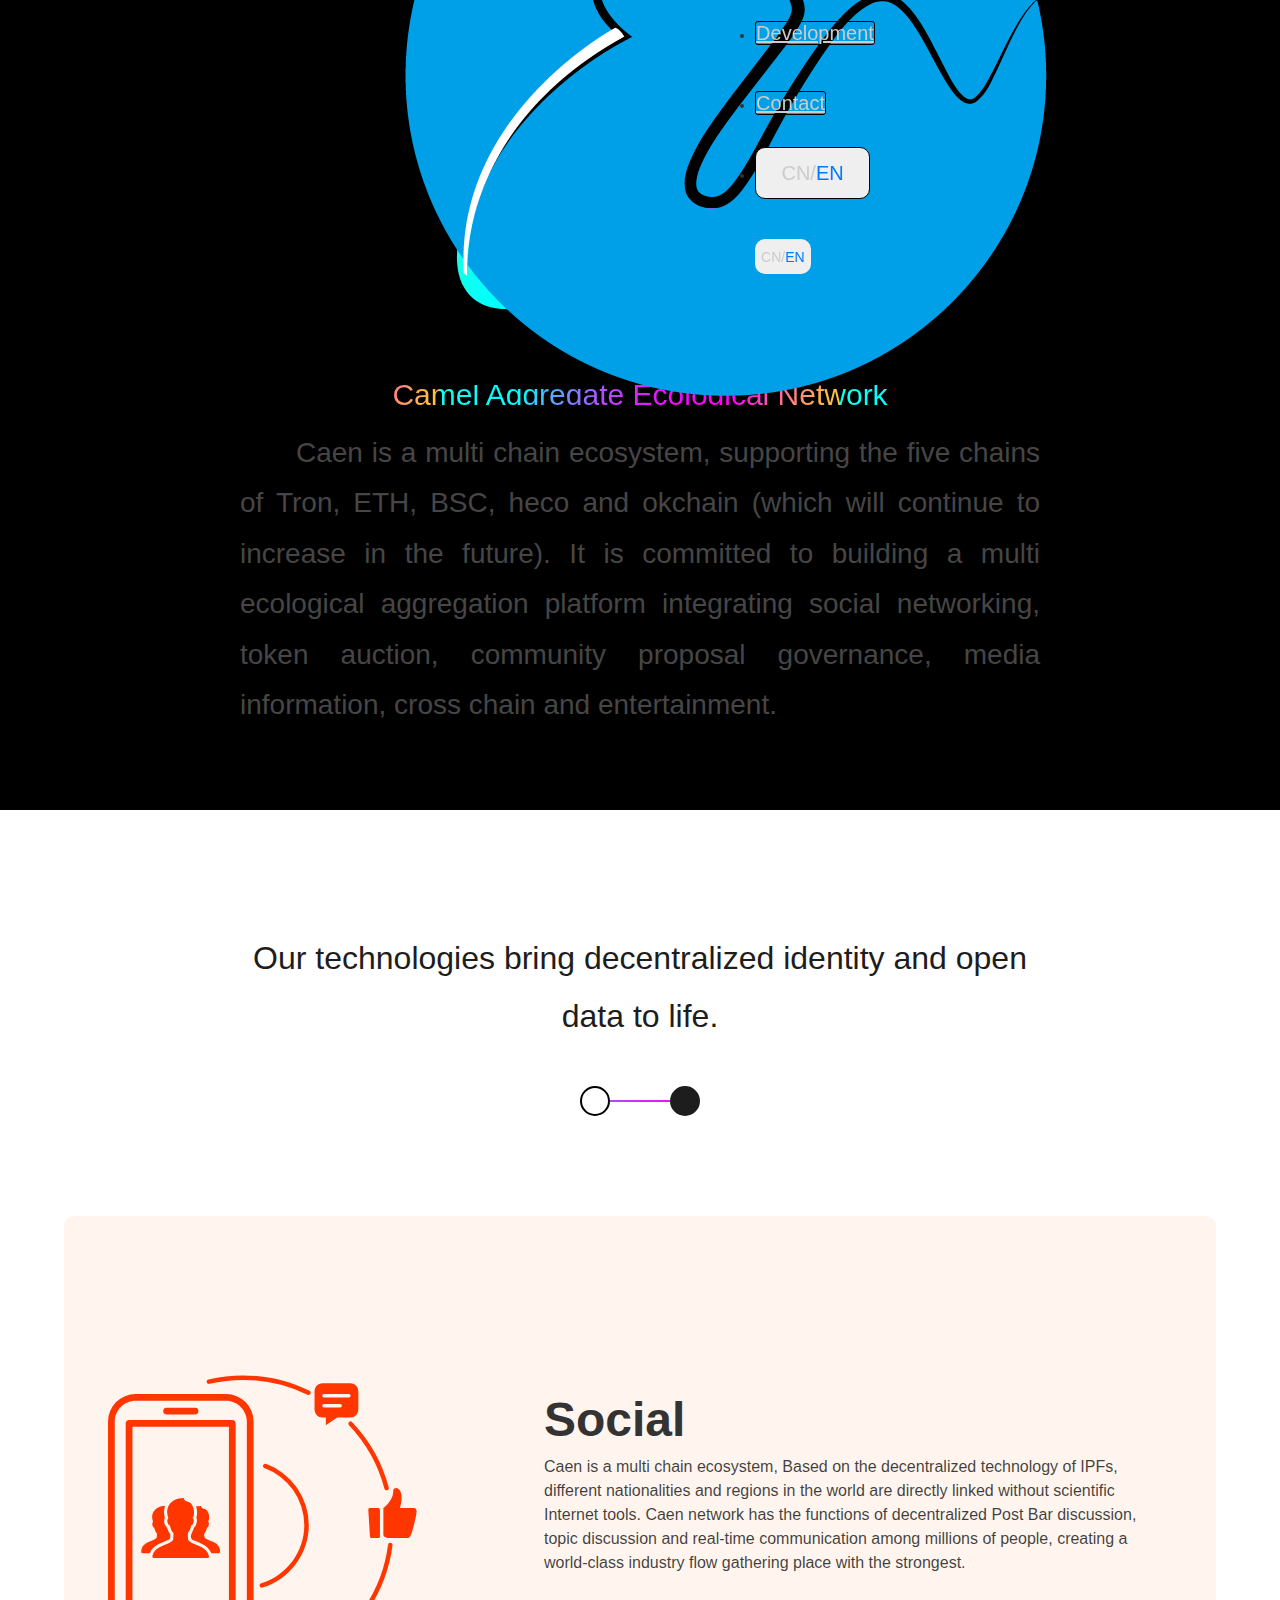
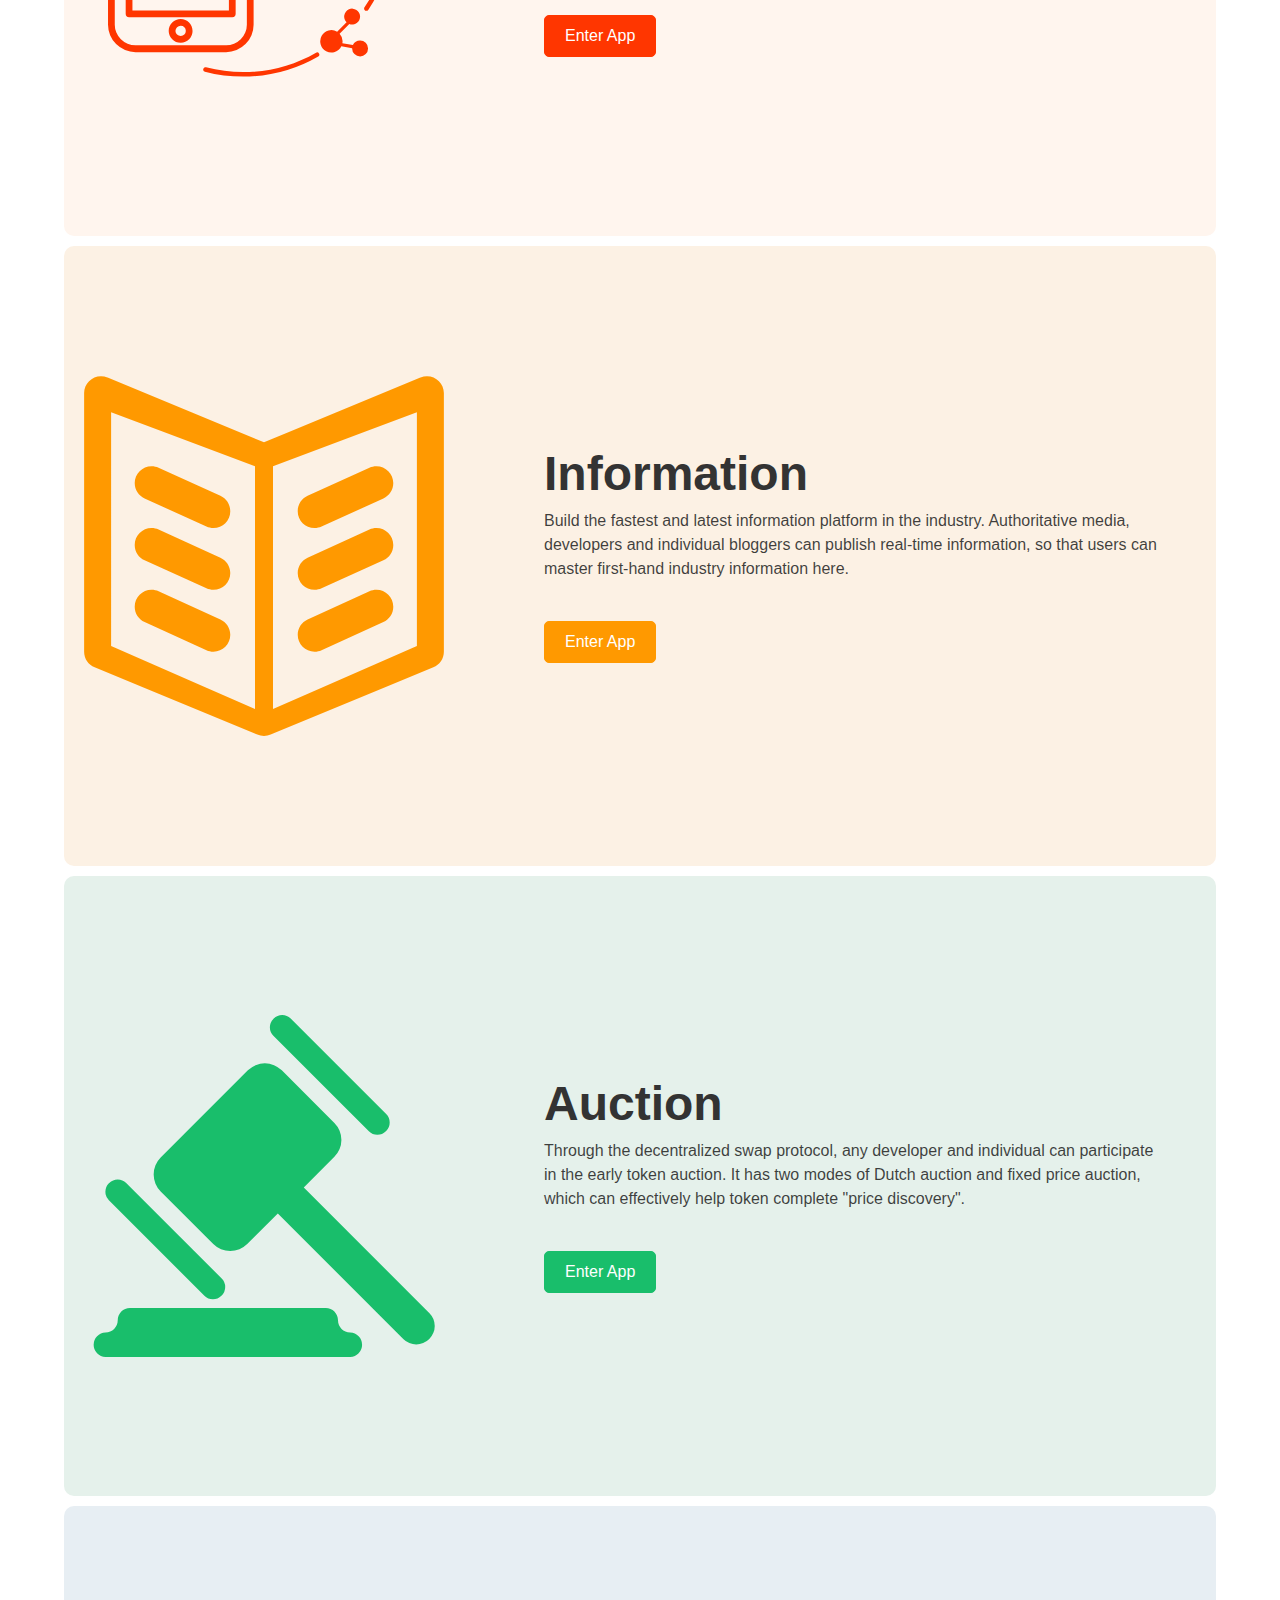
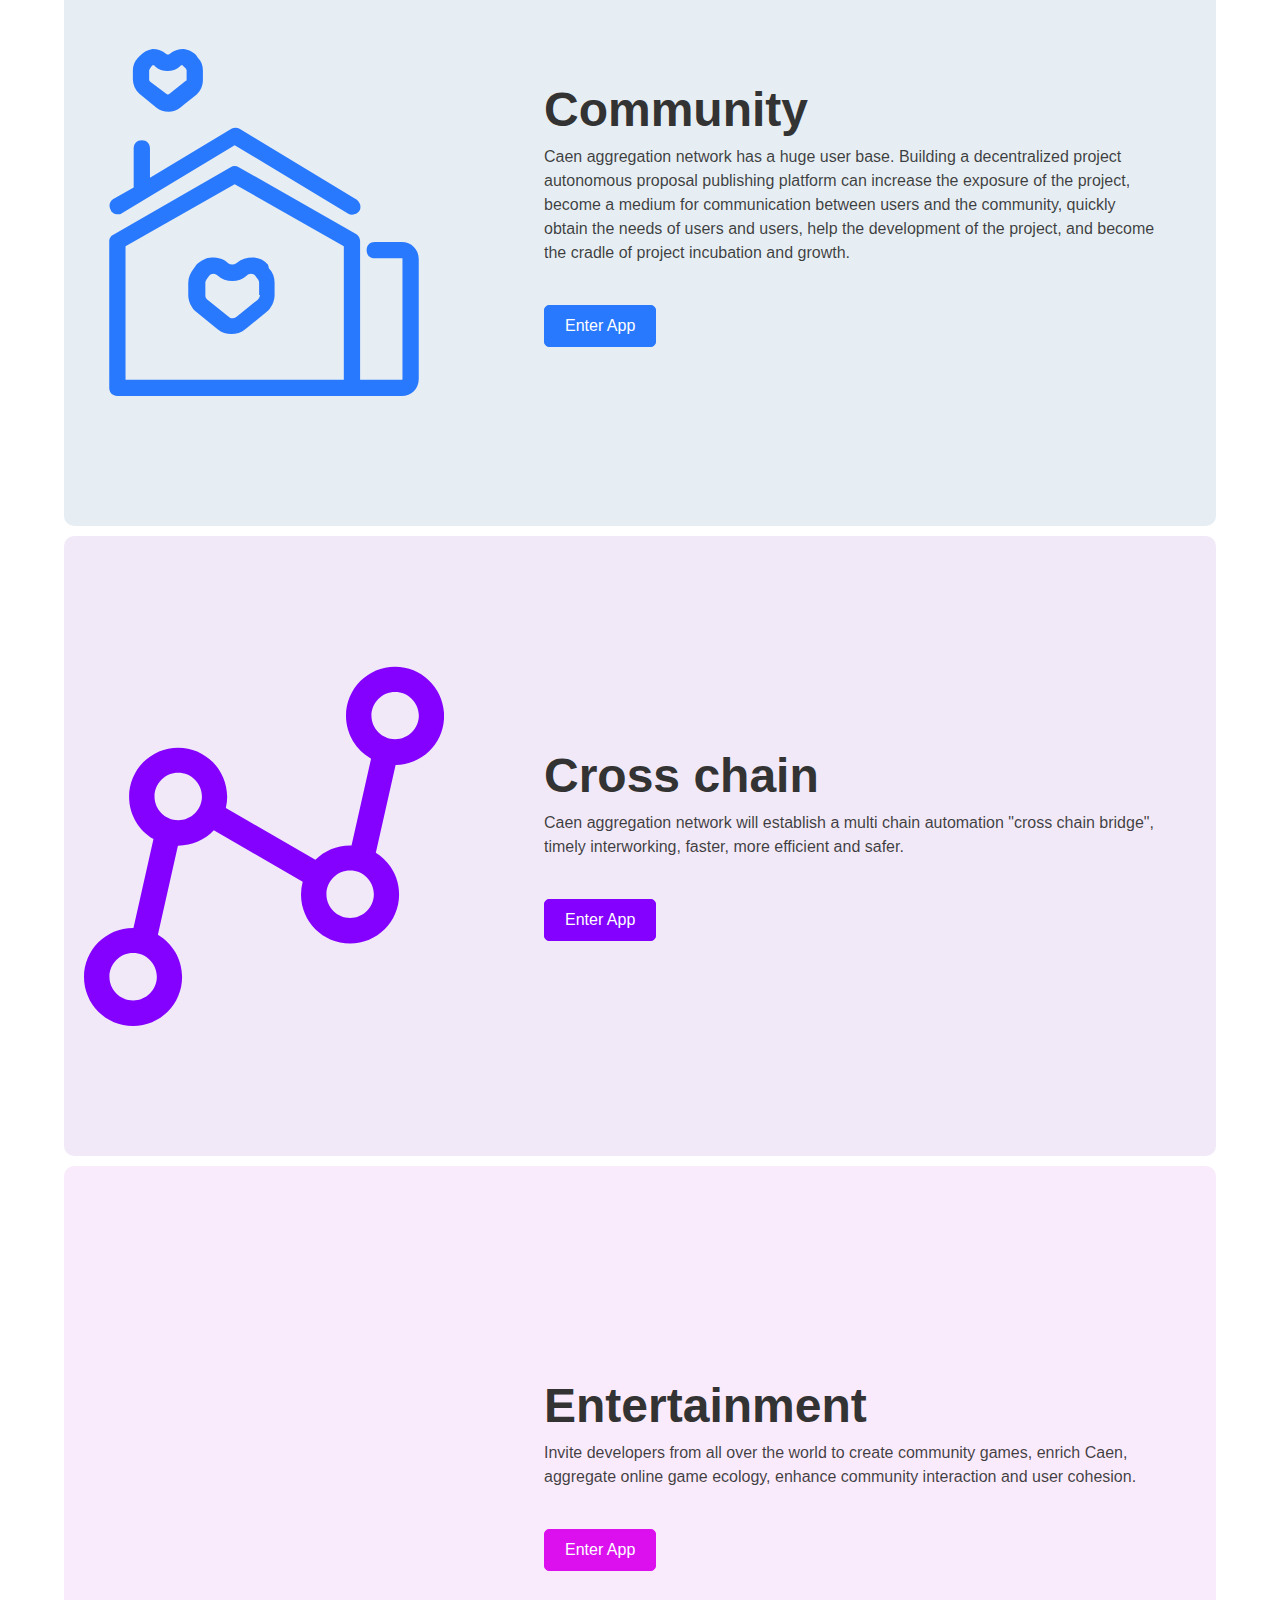
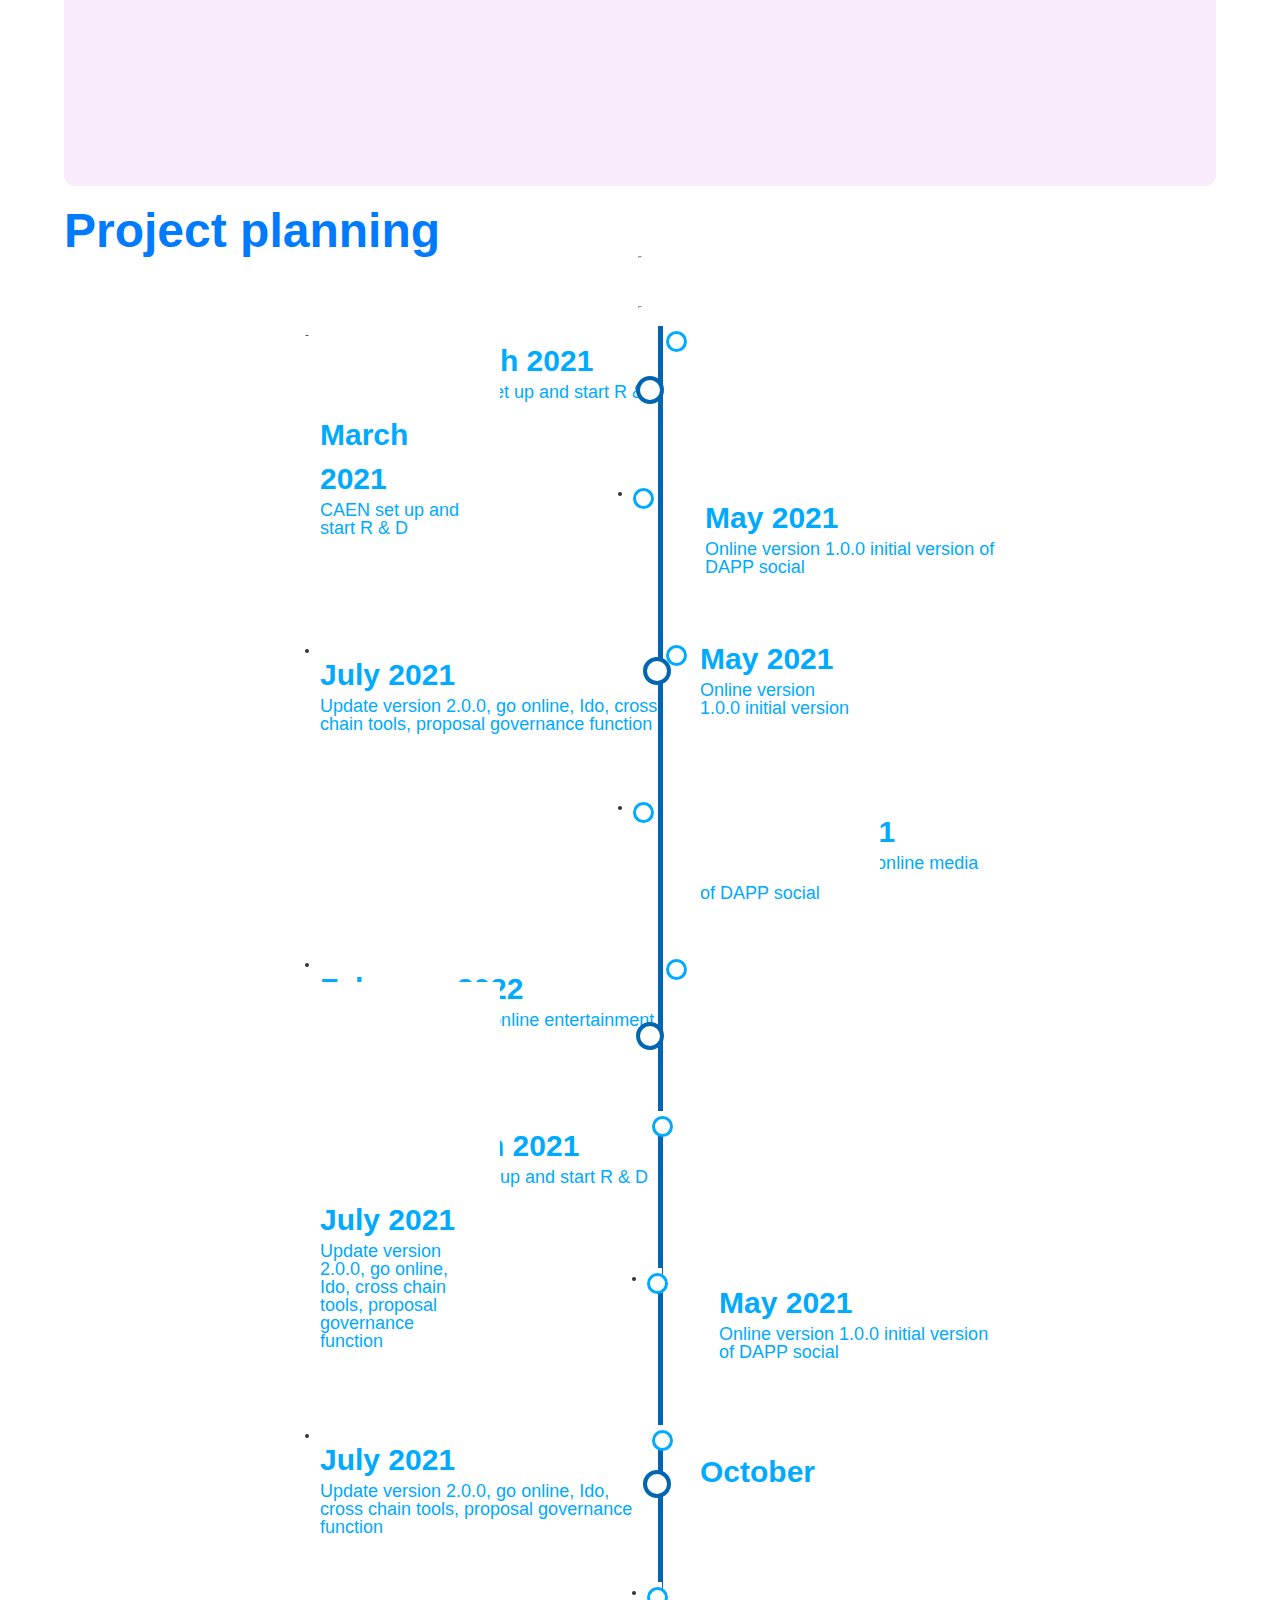
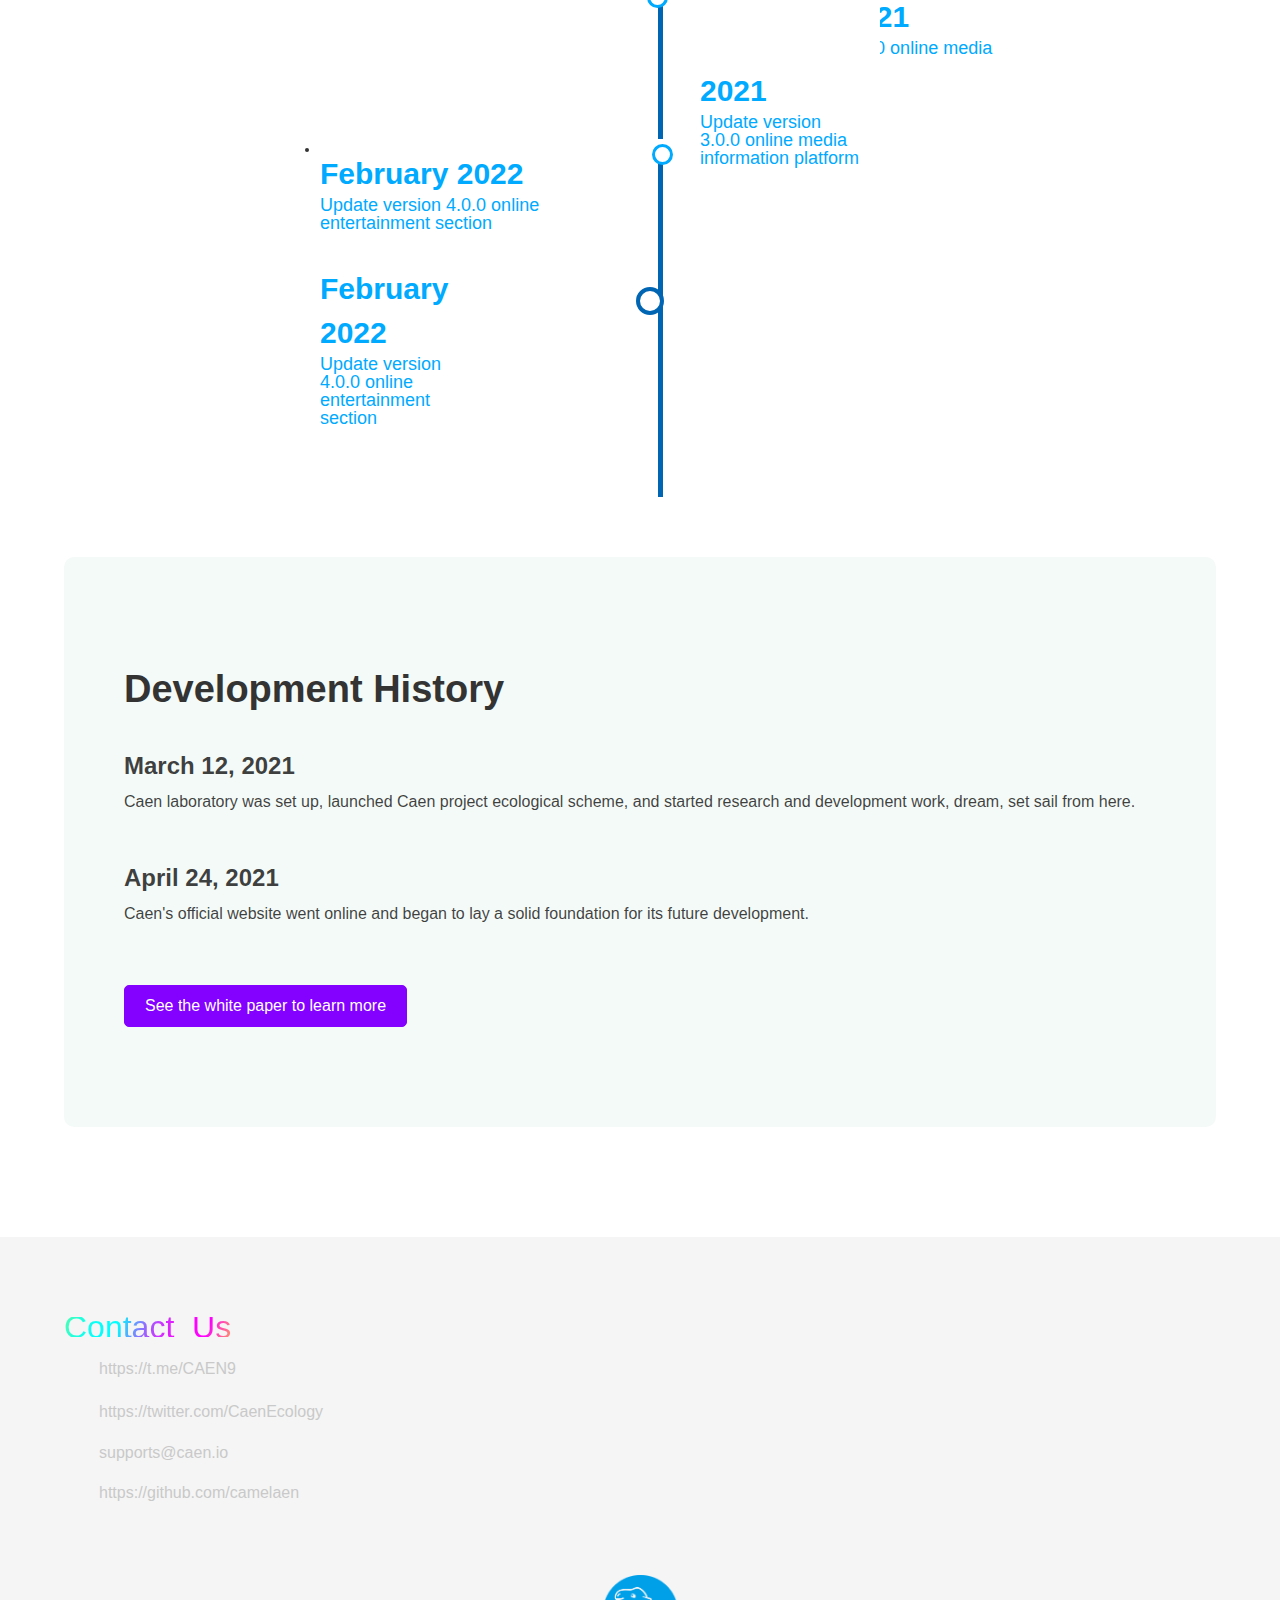
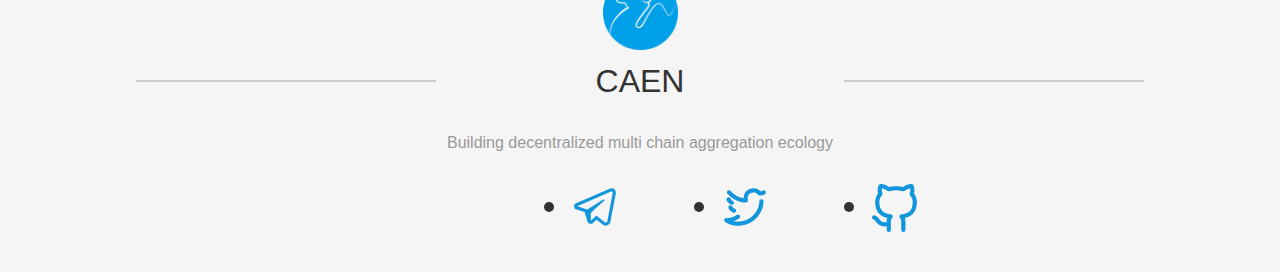
==== commit ca48af74: "Add files via upload" ====
--- a/index.html
+++ b/index.html
@@ -18,11 +18,12 @@
 			<div class="navbar navbar-expand-sm p-lg-0   navbar-light justify-content-between bg">
 				<!-- 移动端下的下拉按钮 -->
 				<div class="navbar-toggler" data-toggle="collapse" data-target="#nav-collapse"></div>
+				<div id="cd-intro-tagline"></div>
 				<a href="index.html" class="navbar-brand  d-flex flex-column">
 					<img src="./static/images/logo.png" alt="logo">
 				</a>
 				<!-- 折叠目标导航 -->
-				<div id="nav-collapse" class="collapse navbar-collapse flex-column align-items-end ml-100"
+				<div id="nav-collapse" class="collapse navbar-collapse flex-column align-items-end ml-100 cd-secondary-nav"
 					style="margin-top: 12px;">
 					<ul class="navbar-nav nav justify-content-between w-100 bg">
 						<li class="nav-item" data-toggle="collapse" data-target="#nav-collapse">
@@ -69,7 +70,7 @@
 		</div>
 		<div class="section-5"></div>
 		<div class="work">
-			<div class="work-container">
+			<div class="work-container cd-main-content">
 				<div class="div-block-37">
 					<div class="text-block-2">Our technologies bring decentralized identity and open data to life.</div>
 					<div class="div-block-45">
@@ -78,7 +79,7 @@
 						<div class="div-block-48"></div>
 					</div>
 				</div>
-				<div class="div-block-5" id="shejiao">
+				<div class="div-block-5 cd-section" id="shejiao">
 					<!-- 社交 -->
 					<section id="shejiao" class="work1">
 						<div class="work-product-bg _50">
@@ -356,7 +357,7 @@
 							</div>
 						</div>
 					</div>
-					<section id="development" class="work1 idx bottom-margin idx2" style="background-color: #f4faf7;">
+					<section id="development" class="work1 idx bottom-margin idx2 cd-section" style="background-color: #f4faf7;">
 						<div class="div-block-6">
 							<h1 style="font-weight: bold;">Development History</h1>
 							<div class="text-block-10">
@@ -379,7 +380,7 @@
 				</div>
 			</div>
 		</div>
-		<section class="join-us" id="contact">
+		<section class="join-us cd-section" id="contact">
 			<div class="div-block-18">
 				<div class="link-block-16">Contact&nbsp;&nbsp;Us</div>
 				<div class="link-block-3 inliine w-inline-block" style="margin-top: 20px;">
@@ -397,7 +398,7 @@
 				</div>
 				<div class="link-block-3 inliine w-inline-block" style="margin-bottom: 50px;">
 					<div class="div-block-31"><img src="./static/picture/github.svg" loading="lazy" height="17" alt="github" /></div>
-					<div class="text-block-9">https://www.github.com</div>
+					<div class="text-block-9">https://github.com/camelaen</div>
 				</div>
 			</div>
 			</div>
@@ -425,8 +426,8 @@
 						</a>
 					</li>
 					<li>
-						<a href="https://www.github.com/">
-							<img src="./static/images/support/github.png" alt="Github">
+						<a href="https://github.com/camelaen">
+							<img src="./static/images/support/github.png" alt="github">
 						</a>
 					</li>
 				</ul>
@@ -436,6 +437,8 @@
 		<script src="./static/js/popper.min.js"></script>
 		<script src="./static/js/bootstrap.min.js"></script>
 		<script src="./static/js/lobibox.js"></script>
+		<script src="./static/js/modernizr.js"></script>
+		<script src="./static/js/main.js"></script>
 		<script>
 			var url = './index_cn.html';
 			$(".btns").click(function() {
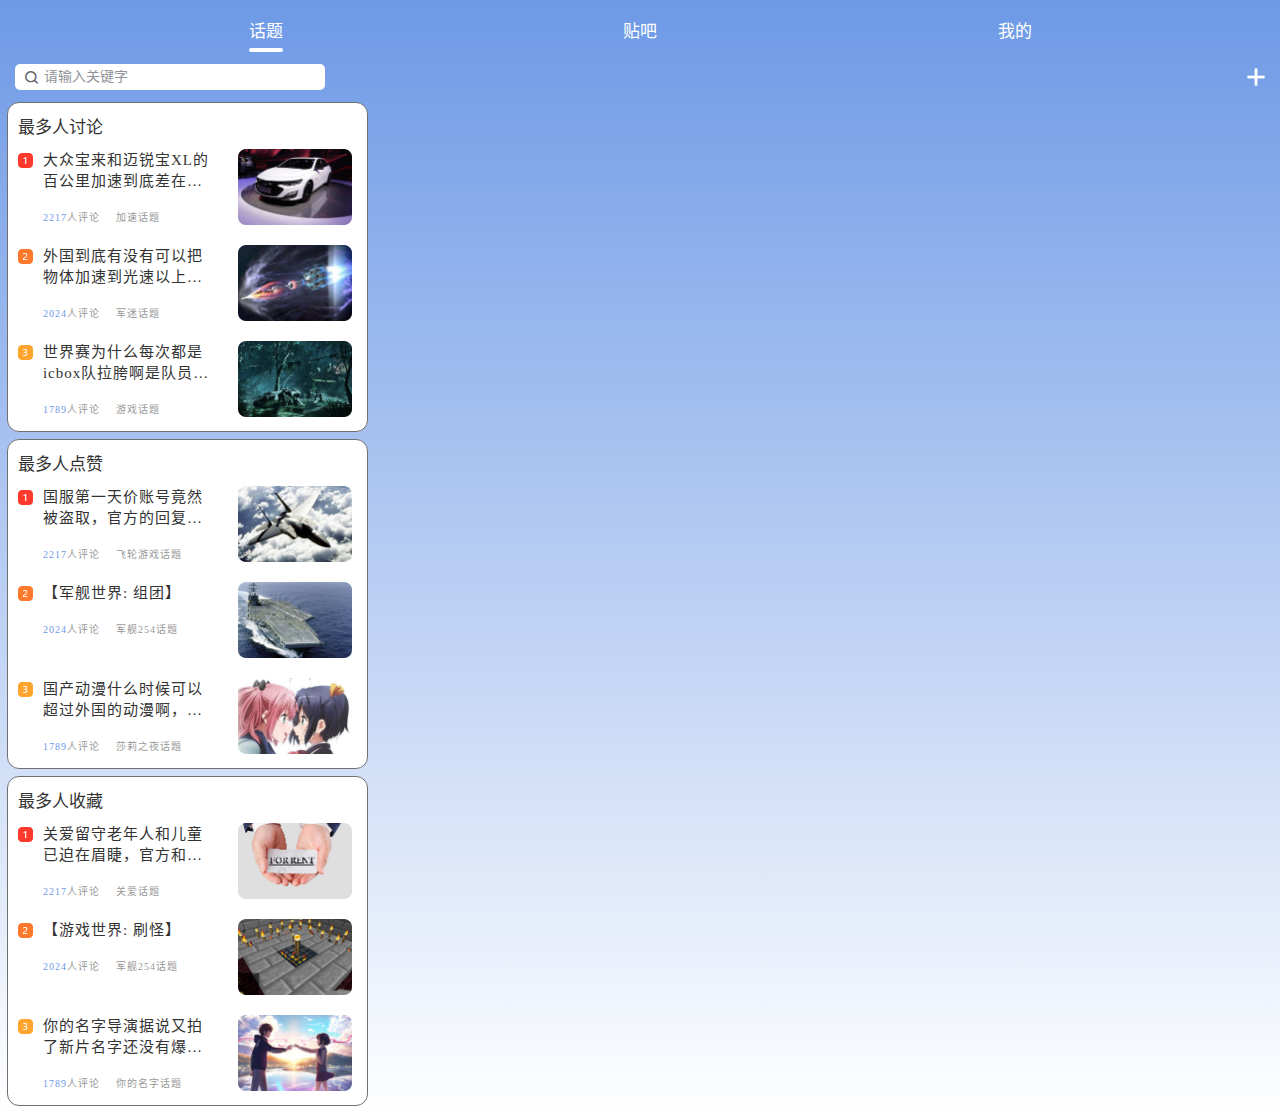
==== commit eb7e1745: "update" ====
--- a/index.html
+++ b/index.html
@@ -1,480 +1,3 @@
-<!DOCTYPE html>
-<html>
-	<head>
-		<meta charset="utf-8" />
-		<title>CAEN</title>
-		<meta name="viewport" content="width=device-width, initial-scale=1, shrink-to-fit=no">
-		<link href="./static/css/style.css" rel="stylesheet" type="text/css" />
-		<link href="./static/css/index.css" rel="stylesheet" type="text/css" />
-		<link href="./static/css/common.css" rel="stylesheet" type="text/css" />
-		<link rel="stylesheet" type="text/css" href="./static/css/lobibox.css" />
-		<link rel="stylesheet" href="https://cdn.jsdelivr.net/npm/bootstrap@4.6.0/dist/css/bootstrap.min.css"
-			integrity="sha384-B0vP5xmATw1+K9KRQjQERJvTumQW0nPEzvF6L/Z6nronJ3oUOFUFpCjEUQouq2+l" crossorigin="anonymous">
-		<link rel="shortcut icon" href="./static/images/logo.png">
-	</head>
-	<body class="body" id="index">
-		<!--头部内容 -->
-		<div class="container-lg p-0 top navsize toplg" style="vertical-align: middle;">
-			<div class="navbar navbar-expand-sm p-lg-0   navbar-light justify-content-between bg">
-				<!-- 移动端下的下拉按钮 -->
-				<div class="navbar-toggler" data-toggle="collapse" data-target="#nav-collapse"></div>
-				<div id="cd-intro-tagline"></div>
-				<a href="index.html" class="navbar-brand  d-flex flex-column">
-					<img src="./static/images/logo.png" alt="logo">
-				</a>
-				<!-- 折叠目标导航 -->
-				<div id="nav-collapse" class="collapse navbar-collapse flex-column align-items-end ml-100 cd-secondary-nav"
-					style="margin-top: 12px;">
-					<ul class="navbar-nav nav justify-content-between w-100 bg">
-						<li class="nav-item" data-toggle="collapse" data-target="#nav-collapse">
-							<a href="#index" class="nav-link bg">CAEN</a>
-						</li>
-						<li class="nav-item" data-toggle="collapse" data-target="#nav-collapse">
-							<a href="#shejiao" class="nav-link bg">Support</a>
-						</li>
-						<li class="nav-item" data-toggle="collapse" data-target="#nav-collapse">
-							<a href="#development" class="nav-link bg">Development</a>
-						</li>
-						<li class="nav-item" data-toggle="collapse" data-target="#nav-collapse">
-							<a href="#contact" class="nav-link bg">Contact</a>
-						</li>
-						<li>
-							<div class="navbar-text  d-none d-sm-flex" >
-								<button class="nav-link changebtn btns">
-									CN/<txt class="active">EN</txt>
-								</button>
-							</div>
-						</li>
-						<div class="d-sm-none">
-							<button class="smbtn btns">
-								CN/<txt class="active">EN</txt>
-							</button>
-						</div>
-					</ul>
-				</div>
-			</div>
-		</div>
-		<div class="hero">
-			<div class="div-block-10">
-				<div class="div-block-39 topnav">
-					<img src="./static/images/xingyun.gif" height="" width="500" alt="" />
-				</div>
-				<div class="div-block-9">
-					<h1 class="heading-6">CAEN</h1>
-				</div>
-				<div class="heading-7">Camel Aggregate Ecological Network</div>
-				<div class="text-block" style="text-align: justify;text-indent: 2em;">
-					Caen is a multi chain ecosystem, supporting the five chains of Tron, ETH, BSC, heco and okchain (which will continue to increase in the future). It is committed to building a multi ecological aggregation platform integrating social networking, token auction, community proposal governance, media information, cross chain and entertainment.
-				</div>
-			</div>
-		</div>
-		<div class="section-5"></div>
-		<div class="work">
-			<div class="work-container cd-main-content">
-				<div class="div-block-37">
-					<div class="text-block-2">Our technologies bring decentralized identity and open data to life.</div>
-					<div class="div-block-45">
-						<div class="div-block-46"></div>
-						<div class="div-block-47"></div>
-						<div class="div-block-48"></div>
-					</div>
-				</div>
-				<div class="div-block-5 cd-section" id="shejiao">
-					<!-- 社交 -->
-					<section id="shejiao" class="work1">
-						<div class="work-product-bg _50">
-							<div class="div-block-58"><img src="./static/images/support/shejiao.svg" loading="lazy"
-									alt="" class="image-5" /></div>
-						</div>
-						<div class="div-block-6">
-							<div>
-								<div class="div-block-54">
-									<div class="div-block-68">
-										<h3 style="font-weight: bold;font-size: 3rem;">Social</h3>
-									</div>
-								</div>
-								<div class="text-block-10">Caen is a multi chain ecosystem,
-									Based on the decentralized technology of IPFs, different nationalities and regions
-									in the world are directly linked without scientific Internet tools. Caen network has
-									the functions of decentralized Post Bar discussion, topic discussion and real-time
-									communication among millions of people, creating a world-class industry flow
-									gathering place with the strongest.
-								</div>
-								<div class="div-block-51">
-									<a href="javascript:;" class="button-alt shejiao w-inline-block">
-										<div class=" text-block-27">Enter App</div>
-									</a>
-								</div>
-							</div>
-						</div>
-					</section>
-					<!-- 媒体资讯 -->
-					<section id="zixun" class="work1" style="background-color: #fcf1e4;">
-						<div class="work-product-bg _50">
-							<div class="div-block-58"><img src="./static/images/support/zixun.svg" loading="lazy" alt=""
-									class="image-5" /></div>
-						</div>
-						<div class="div-block-6">
-							<div>
-								<div class="div-block-54">
-									<div class="div-block-68">
-										<h3 style="font-weight: bold;font-size: 3rem;">Information</h3>
-									</div>
-								</div>
-								<div class="text-block-10">
-									Build the fastest and latest information platform in the industry. Authoritative
-									media, developers and individual bloggers can publish real-time information, so that
-									users can master first-hand industry information here.
-								</div>
-								<div class="div-block-51">
-									<a href="javascript:;" class="button-alt zixun w-inline-block">
-										<div class=" text-block-27">Enter App</div>
-									</a>
-								</div>
-							</div>
-						</div>
-					</section>
-					<!-- 代币拍卖 -->
-					<section id="paimai" class="work1" style="background-color: #e5f1eb;">
-						<div class="work-product-bg _50">
-							<div class="div-block-58"><img src="./static/images/support/paimai.svg" loading="lazy"
-									alt="" class="image-5" /></div>
-						</div>
-						<div class="div-block-6">
-							<div>
-								<div class="div-block-54">
-									<div class="div-block-68">
-										<h3 style="font-weight: bold;font-size: 3rem;">Auction</h3>
-									</div>
-								</div>
-								<div class="text-block-10">
-									Through the decentralized swap protocol, any developer and individual can
-									participate in the early token auction. It has two modes of Dutch auction and fixed
-									price auction, which can effectively help token complete "price discovery".
-								</div>
-								<div class="div-block-51">
-									<a href="javascript:;" class="button-alt paimai w-inline-block">
-										<div class=" text-block-27">Enter App</div>
-									</a>
-								</div>
-							</div>
-						</div>
-					</section>
-					<!-- 社区治理 -->
-					<section id="shequ" class="work1" style="background-color: #e7eef3;">
-						<div class="work-product-bg _50">
-							<div class="div-block-58"><img src="./static/images/support/shequ.svg" loading="lazy" alt=""
-									class="image-5" /></div>
-						</div>
-						<div class="div-block-6">
-							<div>
-								<div class="div-block-54">
-									<div class="div-block-68">
-										<h3 style="font-weight: bold;font-size: 3rem;">Community</h3>
-									</div>
-								</div>
-								<div class="text-block-10">
-									Caen aggregation network has a huge user base. Building a decentralized project
-									autonomous proposal publishing platform can increase the exposure of the project,
-									become a medium for communication between users and the community, quickly obtain
-									the needs of users and users, help the development of the project, and become the
-									cradle of project incubation and growth.
-								</div>
-								<div class="div-block-51">
-									<a href="javascript:;" class="button-alt shequ w-inline-block">
-										<div class=" text-block-27">Enter App</div>
-									</a>
-								</div>
-							</div>
-						</div>
-					</section>
-					<!-- 跨链工具 -->
-					<section id="kualian" class="work1" style="background-color: #f1e9f7;">
-						<div class="work-product-bg _50">
-							<div class="div-block-58"><img src="./static/images/support/kualian.svg" loading="lazy"
-									alt="" class="image-5" /></div>
-						</div>
-						<div class="div-block-6">
-							<div>
-								<div class="div-block-54">
-									<div class="div-block-68">
-										<h3 style="font-weight: bold;font-size: 3rem;">Cross chain</h3>
-									</div>
-								</div>
-								<div class="text-block-10">
-									Caen aggregation network will establish a multi chain automation "cross chain
-									bridge", timely interworking, faster, more efficient and safer.
-								</div>
-								</a>
-								<div class="div-block-51">
-									<a href="javascript:;" class="button-alt kualian w-inline-block">
-										<div class=" text-block-27">Enter App</div>
-									</a>
-								</div>
-							</div>
-						</div>
-					</section>
-					<!-- 娱乐 -->
-					<section id="yule" class="work1" style="background-color: #faebfc;">
-						<div class="work-product-bg _50">
-							<div class="div-block-58"><img src="./static/images/support/yule.svg" loading="lazy" alt=""
-									class="image-5" /></div>
-						</div>
-						<div class="div-block-6">
-							<div>
-								<div class="div-block-54">
-									<div class="div-block-68">
-										<h3 style="font-weight: bold;font-size: 3rem;">Entertainment</h3>
-									</div>
-								</div>
-								<div class="text-block-10">
-									Invite developers from all over the world to create community games, enrich Caen, aggregate online game ecology, enhance community interaction and user cohesion.
-								</div>
-								<div class="div-block-51">
-									<a href="javascript:;" class="button-alt yule w-inline-block">
-										<div class=" text-block-27">Enter App</div>
-									</a>
-								</div>
-							</div>
-						</div>
-					</section>
-					<!-- Project planning -->
-					<div class="plans">
-						<!-- 标题 -->
-						<div class="title text-center newstitle">
-							<h3 style="font-size: 3rem;color: #007BFF;">Project planning</h3>
-						</div>
-						<!-- PC -->
-						<div class="content container d-none d-lg-block">
-							<hr class="line">
-							<ul class="plans_list list-unstyled clearfix">
-								<li class="lgwidth">
-									<div class="public">
-										<h3>March 2021</h3>
-										<p>CAEN set up and start R & D</p>
-									</div>
-								</li>
-								<li class="lgwidth">
-									<div class="public">
-										<h3>May 2021</h3>
-										<p>Online version 1.0.0 initial version of DAPP social</p>
-									</div>
-								</li>
-								<li class="lgwidth">
-									<div class="public">
-										<h3>July 2021</h3>
-										<p>Update version 2.0.0, go online, Ido, cross chain tools, proposal governance
-											function</p>
-									</div>
-								</li>
-								<li class="lgwidth">
-									<div class="public">
-										<h3>October 2021</h3>
-										<p>Update version 3.0.0 online media information platform</p>
-									</div>
-								</li>
-								<li class="lgwidth">
-									<div class="public">
-										<h3>February 2022</h3>
-										<p>Update version 4.0.0 online entertainment section</p>
-									</div>
-								</li>
-							</ul>
-						</div>
-						<!-- 平板 -->
-						<div class="content container d-none d-md-block d-lg-none">
-							<hr class="line">
-							<ul class="plans_list list-unstyled clearfix">
-								<li class="mdwidth">
-									<div class="public">
-										<h3>March 2021</h3>
-										<p>CAEN set up and start R & D</p>
-									</div>
-								</li>
-								<li class="mdwidth">
-									<div class="public">
-										<h3>May 2021</h3>
-										<p>Online version 1.0.0 initial version of DAPP social</p>
-									</div>
-								</li>
-								<li class="mdwidth">
-									<div class="public">
-										<h3>July 2021</h3>
-										<p>Update version 2.0.0, go online, Ido, cross chain tools,
-											proposal governance function</p>
-									</div>
-								</li>
-								<li class="mdwidth">
-									<div class="public">
-										<h3>October 2021</h3>
-										<p>Update version 3.0.0 online media information platform</p>
-									</div>
-								</li>
-								<li class="mdwidth">
-									<div class="public">
-										<h3>February 2022</h3>
-										<p>Update version 4.0.0 online entertainment section</p>
-									</div>
-								</li>
-							</ul>
-						</div>
-						<!-- 手机 -->
-						<div class="content container d-sm-block d-md-none">
-							<div class="timeline-wrap">
-								<ul class="timeline timeline--first">
-									<li class="entry entry--left">
-										<div class="entry__content">
-											<h3>March 2021</h3>
-											<p>CAEN set up and start R & D</p>
-										</div>
-									</li>
-									<li class="entry entry--right">
-										<div class="entry__content">
-											<h3>May 2021</h3>
-											<p>Online version 1.0.0 initial version of DAPP social</p>
-										</div>
-									</li>
-									<li class="entry entry--left">
-										<div class="entry__content">
-											<h3>July 2021</h3>
-											<p>Update version 2.0.0, go online, Ido, cross chain tools,
-												proposal governance function</p>
-										</div>
-									</li>
-									<li class="entry entry--right">
-										<div class="entry__content">
-											<h3>October 2021</h3>
-											<p>Update version 3.0.0 online media information platform</p>
-										</div>
-									</li>
-									<li class="entry entry--left">
-										<div class="entry__content">
-											<h3>February 2022</h3>
-											<p>Update version 4.0.0 online entertainment section</p>
-										</div>
-									</li>
-								</ul>
-							</div>
-						</div>
-					</div>
-					<section id="development" class="work1 idx bottom-margin idx2 cd-section" style="background-color: #f4faf7;">
-						<div class="div-block-6">
-							<h1 style="font-weight: bold;">Development History</h1>
-							<div class="text-block-10">
-								<h3>March 12, 2021</h3>
-								<p>Caen laboratory was set up, launched Caen project ecological scheme, and started
-									research and development work, dream, set sail from here.</p>
-							</div>
-							<div class="text-block-10">
-								<h3>April 24, 2021</h3>
-								<p>Caen's official website went online and began to lay a solid foundation for its
-									future development.</p>
-							</div>
-							<div class="div-block-51">
-								<a href="./static/Caen white paper.pdf" target=" _blank" class="button-alt idx w-inline-block">
-									<div class="text-block-27">See the white paper to learn more</div>
-								</a>
-							</div>
-						</div>
-					</section>
-				</div>
-			</div>
-		</div>
-		<section class="join-us cd-section" id="contact">
-			<div class="div-block-18">
-				<div class="link-block-16">Contact&nbsp;&nbsp;Us</div>
-				<div class="link-block-3 inliine w-inline-block" style="margin-top: 20px;">
-					<div class="div-block-33">
-						<img src="./static/picture/telegram.svg" loading="lazy" height="24" alt="telegram" /></div>
-					<div class="text-block-9">https://t.me/CAEN9</div>
-				</div>
-				<div class="link-block-3 inliine w-inline-block">
-					<div class="div-block-32"><img src="./static/picture/twitter.svg" loading="lazy" height="17" alt="twitter" /></div>
-					<div class="text-block-9">https://twitter.com/CaenEcology</div>
-				</div>
-				<div class="link-block-3 inliine w-inline-block">
-					<div class="div-block-31"><img src="./static/picture/e-mail.svg" loading="lazy" height="17" alt="e-mail" /></div>
-					<div class="text-block-9">supports@caen.io</div>
-				</div>
-				<div class="link-block-3 inliine w-inline-block" style="margin-bottom: 50px;">
-					<div class="div-block-31"><img src="./static/picture/github.svg" loading="lazy" height="17" alt="github" /></div>
-					<div class="text-block-9">https://github.com/camelaen</div>
-				</div>
-			</div>
-			</div>
-		</section>
-		<div class="footer">
-			<div class="foot_img">
-				<img src="./static/images/logo.png" alt="logo">
-			</div>
-			<div class="lines">
-				<div class="foot_line"></div>
-				<div style="margin:0 1rem">CAEN</div>
-				<div class="foot_line"></div>
-			</div>
-			<div class="linea">Building decentralized multi chain aggregation ecology</div>
-			<div>
-				<ul class="list-unstyled">
-					<li>
-						<a href="https://t.me/CAEN9">
-							<img src="./static/images/support/telegram.png" alt="telegram">
-						</a>
-					</li>
-					<li>
-						<a href="https://twitter.com/CaenEcology">
-							<img src="./static/images/support/twitter.png" alt="twitter">
-						</a>
-					</li>
-					<li>
-						<a href="https://github.com/camelaen">
-							<img src="./static/images/support/github.png" alt="github">
-						</a>
-					</li>
-				</ul>
-			</div>
-		</div>
-		<script src="./static/js/jquery-3.5.1.min.js"></script>
-		<script src="./static/js/popper.min.js"></script>
-		<script src="./static/js/bootstrap.min.js"></script>
-		<script src="./static/js/lobibox.js"></script>
-		<script src="./static/js/modernizr.js"></script>
-		<script src="./static/js/main.js"></script>
-		<script>
-			var url = './index_cn.html';
-			$(".btns").click(function() {
-				window.location.href = url;
-			})
-			var tip = 'The function will be launched soon, please look forward to it!';
-			$(".shejiao").click(function() {
-				Lobibox.alert('info', {
-					msg: tip
-				});
-			})
-			$(".zixun").click(function() {
-				Lobibox.alert('info', {
-					msg: tip
-				});
-			})
-			$(".paimai").click(function() {
-				Lobibox.alert('info', {
-					msg: tip
-				});
-			})
-			$(".shequ").click(function() {
-				Lobibox.alert('info', {
-					msg: tip
-				});
-			})
-			$(".kualian").click(function() {
-				Lobibox.alert('info', {
-					msg: tip
-				});
-			})
-			$(".yule").click(function() {
-				Lobibox.alert('info', {
-					msg: tip
-				});
-			})
-		</script>
-	</body>
-</html>
+<!DOCTYPE html><html lang=zh-CN><head><meta charset=utf-8><meta http-equiv=X-UA-Compatible content="IE=edge"><meta name=viewport content="width=device-width,user-scalable=no,initial-scale=1,maximum-scale=1,minimum-scale=1"><link rel=icon href=./static/logo.png><title>社交</title><script>document.addEventListener('DOMContentLoaded', function() {
+                document.documentElement.style.fontSize = document.documentElement.clientWidth / 20 + 'px'
+            })</script><link rel=stylesheet href=./static/index.3e73f18a.css></head><body><noscript><strong>Please enable JavaScript to continue.</strong></noscript><div id=app></div><script src=./static/js/chunk-vendors.ba6309bb.js></script><script src=./static/js/index.94c16950.js></script></body></html>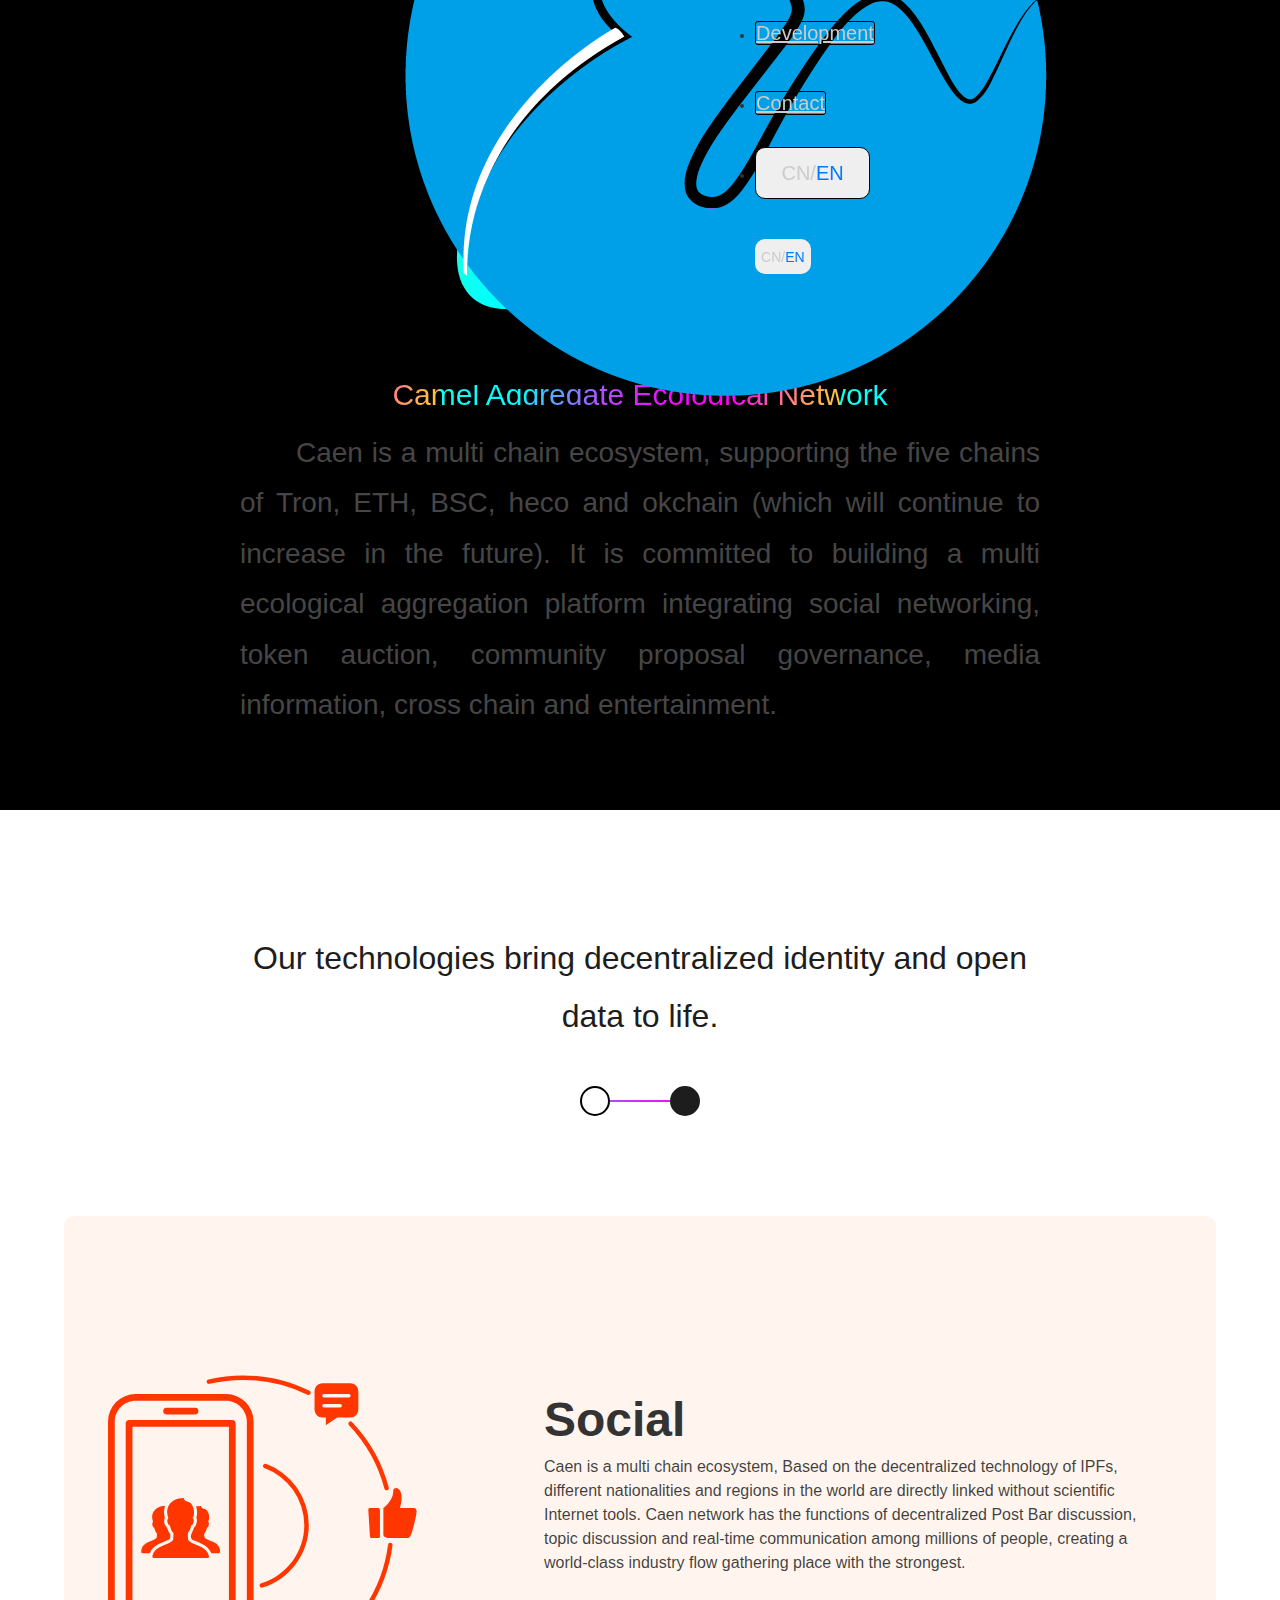
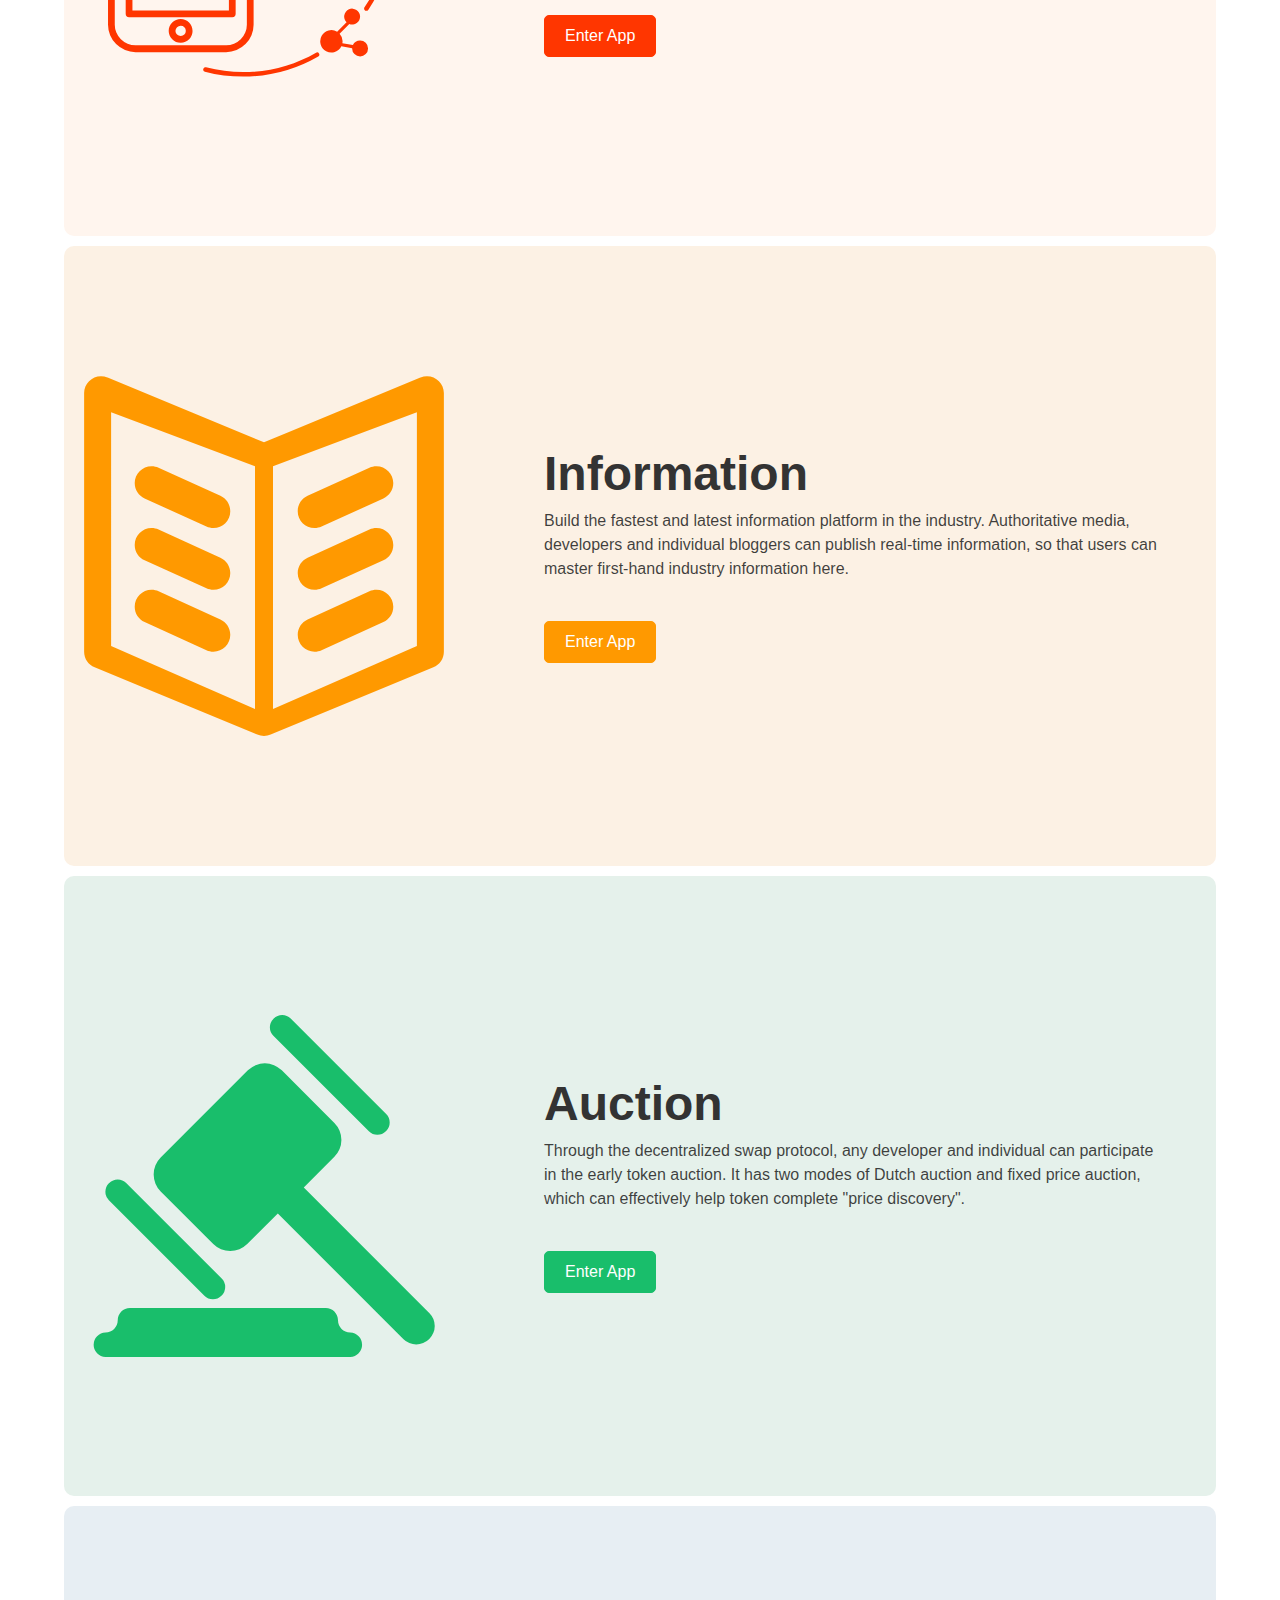
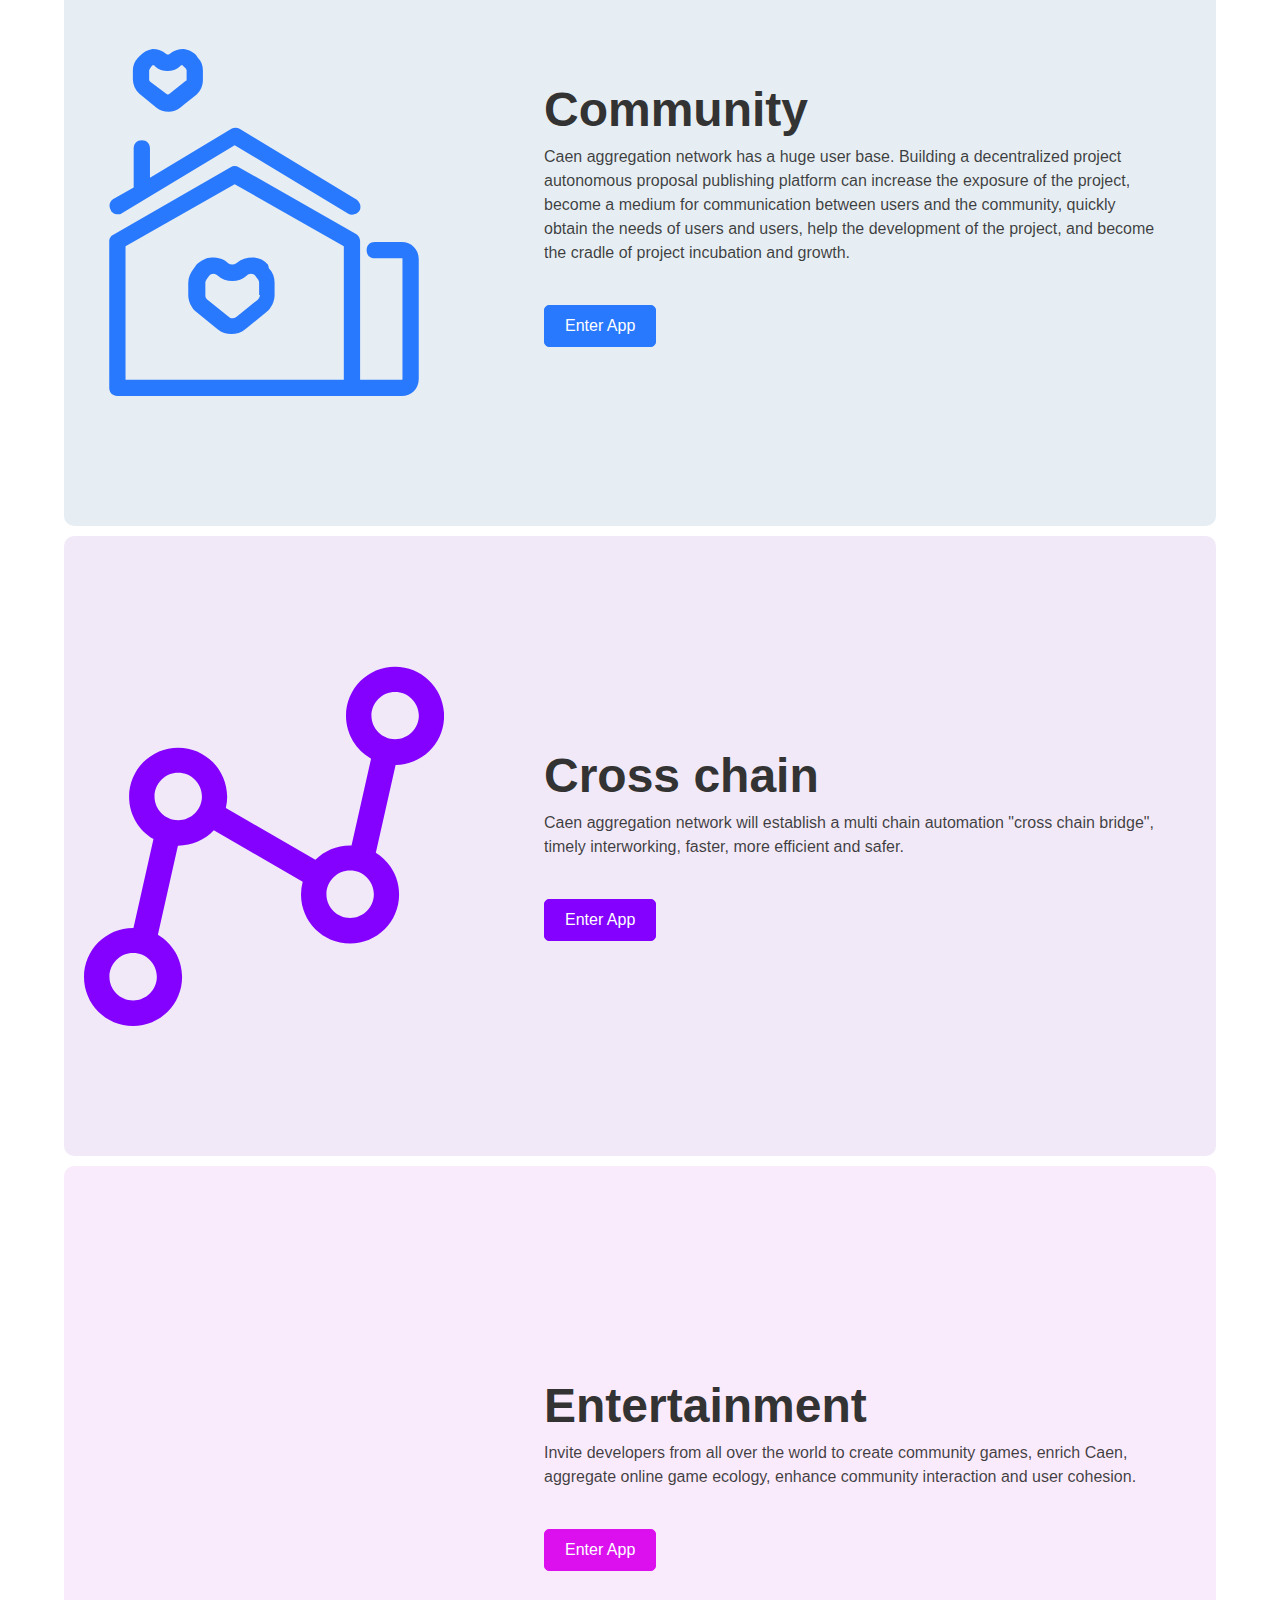
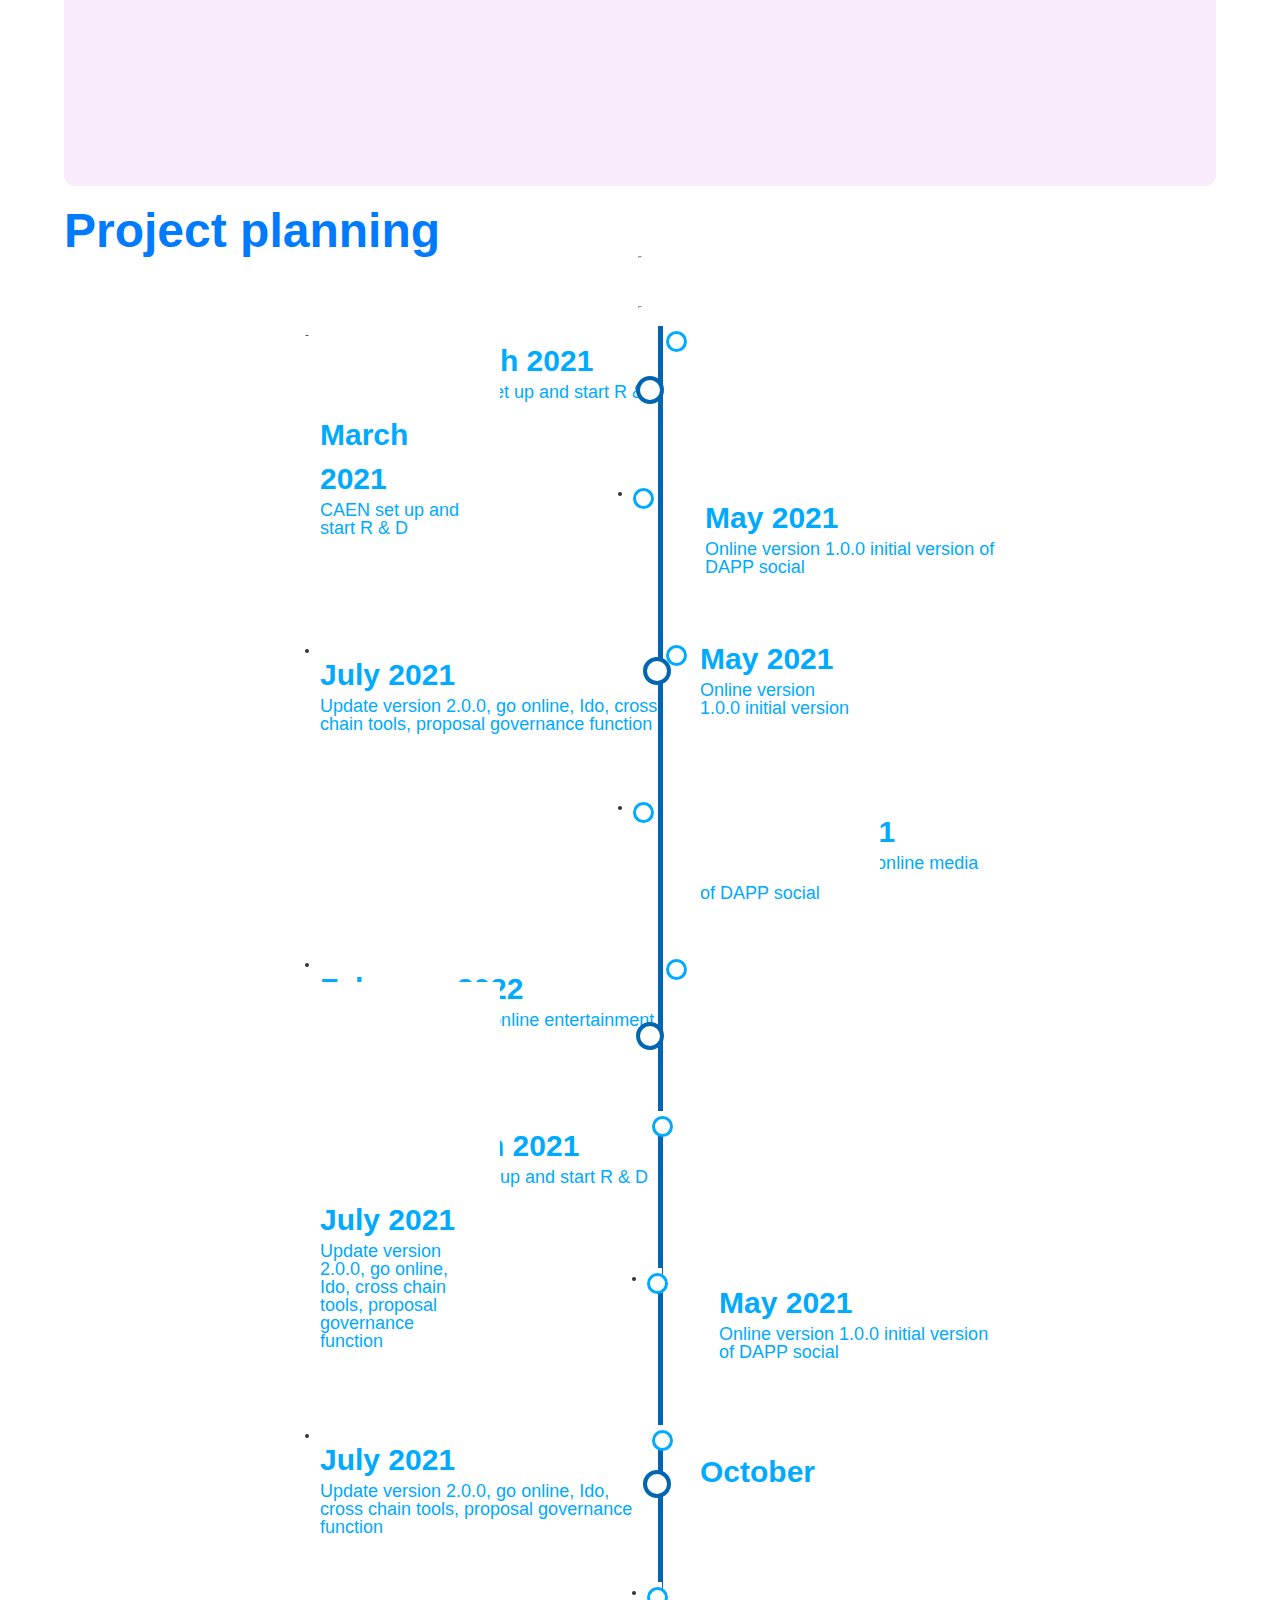
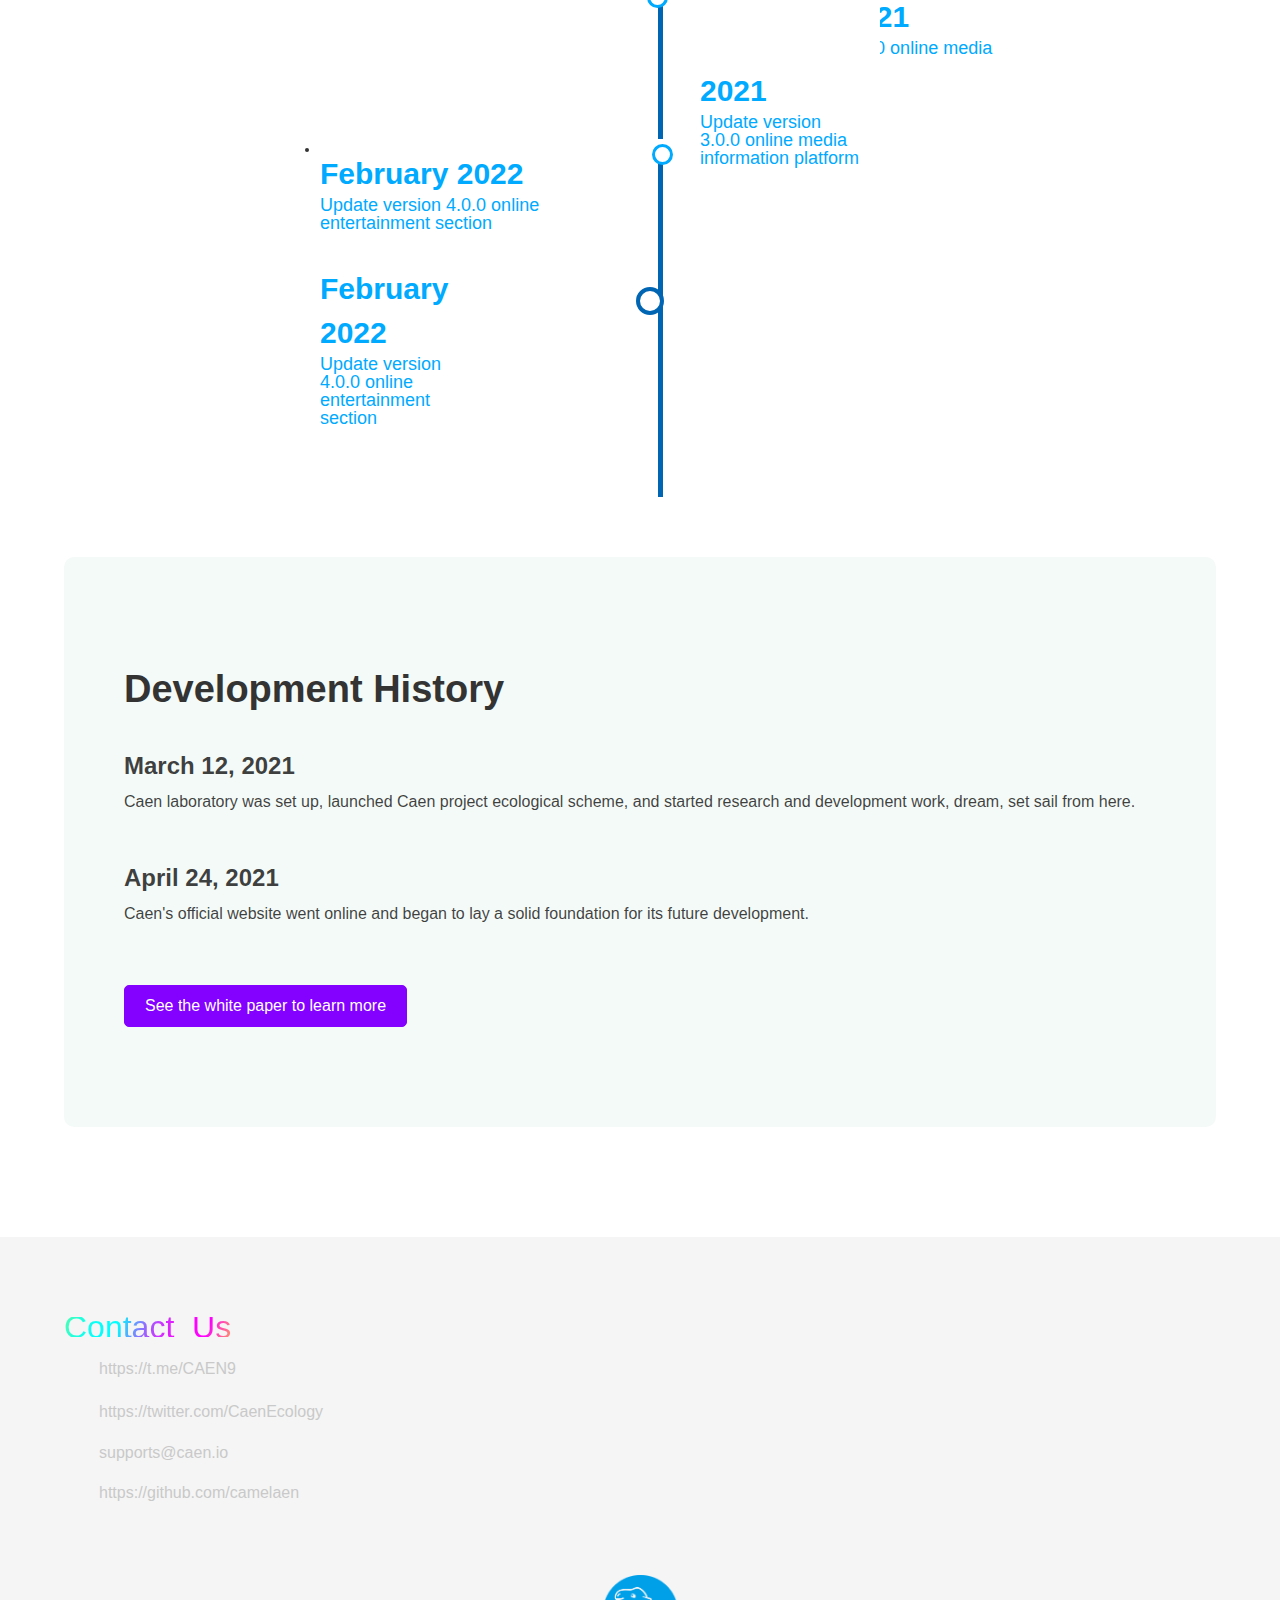
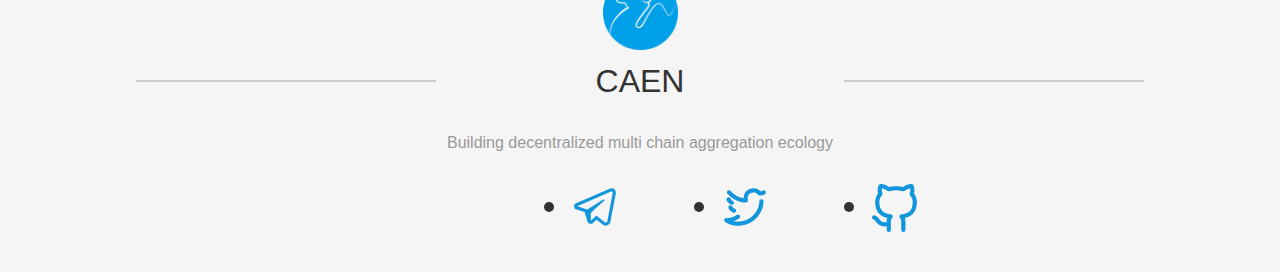
==== commit d3c0e7ff: "update" ====
--- a/index.html
+++ b/index.html
@@ -1,3 +1,480 @@
-<!DOCTYPE html><html lang=zh-CN><head><meta charset=utf-8><meta http-equiv=X-UA-Compatible content="IE=edge"><meta name=viewport content="width=device-width,user-scalable=no,initial-scale=1,maximum-scale=1,minimum-scale=1"><link rel=icon href=./static/logo.png><title>社交</title><script>document.addEventListener('DOMContentLoaded', function() {
-                document.documentElement.style.fontSize = document.documentElement.clientWidth / 20 + 'px'
-            })</script><link rel=stylesheet href=./static/index.3e73f18a.css></head><body><noscript><strong>Please enable JavaScript to continue.</strong></noscript><div id=app></div><script src=./static/js/chunk-vendors.ba6309bb.js></script><script src=./static/js/index.94c16950.js></script></body></html>+<!DOCTYPE html>
+<html>
+	<head>
+		<meta charset="utf-8" />
+		<title>CAEN</title>
+		<meta name="viewport" content="width=device-width, initial-scale=1, shrink-to-fit=no">
+		<link href="./static/css/style.css" rel="stylesheet" type="text/css" />
+		<link href="./static/css/index.css" rel="stylesheet" type="text/css" />
+		<link href="./static/css/common.css" rel="stylesheet" type="text/css" />
+		<link rel="stylesheet" type="text/css" href="./static/css/lobibox.css" />
+		<link rel="stylesheet" href="https://cdn.jsdelivr.net/npm/bootstrap@4.6.0/dist/css/bootstrap.min.css"
+			integrity="sha384-B0vP5xmATw1+K9KRQjQERJvTumQW0nPEzvF6L/Z6nronJ3oUOFUFpCjEUQouq2+l" crossorigin="anonymous">
+		<link rel="shortcut icon" href="./static/images/logo.png">
+	</head>
+	<body class="body" id="index">
+		<!--头部内容 -->
+		<div class="container-lg p-0 top navsize toplg" style="vertical-align: middle;">
+			<div class="navbar navbar-expand-sm p-lg-0   navbar-light justify-content-between bg">
+				<!-- 移动端下的下拉按钮 -->
+				<div class="navbar-toggler" data-toggle="collapse" data-target="#nav-collapse"></div>
+				<div id="cd-intro-tagline"></div>
+				<a href="index.html" class="navbar-brand  d-flex flex-column">
+					<img src="./static/images/logo.png" alt="logo">
+				</a>
+				<!-- 折叠目标导航 -->
+				<div id="nav-collapse" class="collapse navbar-collapse flex-column align-items-end ml-100 cd-secondary-nav"
+					style="margin-top: 12px;">
+					<ul class="navbar-nav nav justify-content-between w-100 bg">
+						<li class="nav-item" data-toggle="collapse" data-target="#nav-collapse">
+							<a href="#index" class="nav-link bg">CAEN</a>
+						</li>
+						<li class="nav-item" data-toggle="collapse" data-target="#nav-collapse">
+							<a href="#shejiao" class="nav-link bg">Support</a>
+						</li>
+						<li class="nav-item" data-toggle="collapse" data-target="#nav-collapse">
+							<a href="#development" class="nav-link bg">Development</a>
+						</li>
+						<li class="nav-item" data-toggle="collapse" data-target="#nav-collapse">
+							<a href="#contact" class="nav-link bg">Contact</a>
+						</li>
+						<li>
+							<div class="navbar-text  d-none d-sm-flex" >
+								<button class="nav-link changebtn btns">
+									CN/<txt class="active">EN</txt>
+								</button>
+							</div>
+						</li>
+						<div class="d-sm-none">
+							<button class="smbtn btns">
+								CN/<txt class="active">EN</txt>
+							</button>
+						</div>
+					</ul>
+				</div>
+			</div>
+		</div>
+		<div class="hero">
+			<div class="div-block-10">
+				<div class="div-block-39 topnav">
+					<img src="./static/images/xingyun.gif" height="" width="500" alt="" />
+				</div>
+				<div class="div-block-9">
+					<h1 class="heading-6">CAEN</h1>
+				</div>
+				<div class="heading-7">Camel Aggregate Ecological Network</div>
+				<div class="text-block" style="text-align: justify;text-indent: 2em;">
+					Caen is a multi chain ecosystem, supporting the five chains of Tron, ETH, BSC, heco and okchain (which will continue to increase in the future). It is committed to building a multi ecological aggregation platform integrating social networking, token auction, community proposal governance, media information, cross chain and entertainment.
+				</div>
+			</div>
+		</div>
+		<div class="section-5"></div>
+		<div class="work">
+			<div class="work-container cd-main-content">
+				<div class="div-block-37">
+					<div class="text-block-2">Our technologies bring decentralized identity and open data to life.</div>
+					<div class="div-block-45">
+						<div class="div-block-46"></div>
+						<div class="div-block-47"></div>
+						<div class="div-block-48"></div>
+					</div>
+				</div>
+				<div class="div-block-5 cd-section" id="shejiao">
+					<!-- 社交 -->
+					<section id="shejiao" class="work1">
+						<div class="work-product-bg _50">
+							<div class="div-block-58"><img src="./static/images/support/shejiao.svg" loading="lazy"
+									alt="" class="image-5" /></div>
+						</div>
+						<div class="div-block-6">
+							<div>
+								<div class="div-block-54">
+									<div class="div-block-68">
+										<h3 style="font-weight: bold;font-size: 3rem;">Social</h3>
+									</div>
+								</div>
+								<div class="text-block-10">Caen is a multi chain ecosystem,
+									Based on the decentralized technology of IPFs, different nationalities and regions
+									in the world are directly linked without scientific Internet tools. Caen network has
+									the functions of decentralized Post Bar discussion, topic discussion and real-time
+									communication among millions of people, creating a world-class industry flow
+									gathering place with the strongest.
+								</div>
+								<div class="div-block-51">
+									<a href="javascript:;" class="button-alt shejiao w-inline-block">
+										<div class=" text-block-27">Enter App</div>
+									</a>
+								</div>
+							</div>
+						</div>
+					</section>
+					<!-- 媒体资讯 -->
+					<section id="zixun" class="work1" style="background-color: #fcf1e4;">
+						<div class="work-product-bg _50">
+							<div class="div-block-58"><img src="./static/images/support/zixun.svg" loading="lazy" alt=""
+									class="image-5" /></div>
+						</div>
+						<div class="div-block-6">
+							<div>
+								<div class="div-block-54">
+									<div class="div-block-68">
+										<h3 style="font-weight: bold;font-size: 3rem;">Information</h3>
+									</div>
+								</div>
+								<div class="text-block-10">
+									Build the fastest and latest information platform in the industry. Authoritative
+									media, developers and individual bloggers can publish real-time information, so that
+									users can master first-hand industry information here.
+								</div>
+								<div class="div-block-51">
+									<a href="javascript:;" class="button-alt zixun w-inline-block">
+										<div class=" text-block-27">Enter App</div>
+									</a>
+								</div>
+							</div>
+						</div>
+					</section>
+					<!-- 代币拍卖 -->
+					<section id="paimai" class="work1" style="background-color: #e5f1eb;">
+						<div class="work-product-bg _50">
+							<div class="div-block-58"><img src="./static/images/support/paimai.svg" loading="lazy"
+									alt="" class="image-5" /></div>
+						</div>
+						<div class="div-block-6">
+							<div>
+								<div class="div-block-54">
+									<div class="div-block-68">
+										<h3 style="font-weight: bold;font-size: 3rem;">Auction</h3>
+									</div>
+								</div>
+								<div class="text-block-10">
+									Through the decentralized swap protocol, any developer and individual can
+									participate in the early token auction. It has two modes of Dutch auction and fixed
+									price auction, which can effectively help token complete "price discovery".
+								</div>
+								<div class="div-block-51">
+									<a href="javascript:;" class="button-alt paimai w-inline-block">
+										<div class=" text-block-27">Enter App</div>
+									</a>
+								</div>
+							</div>
+						</div>
+					</section>
+					<!-- 社区治理 -->
+					<section id="shequ" class="work1" style="background-color: #e7eef3;">
+						<div class="work-product-bg _50">
+							<div class="div-block-58"><img src="./static/images/support/shequ.svg" loading="lazy" alt=""
+									class="image-5" /></div>
+						</div>
+						<div class="div-block-6">
+							<div>
+								<div class="div-block-54">
+									<div class="div-block-68">
+										<h3 style="font-weight: bold;font-size: 3rem;">Community</h3>
+									</div>
+								</div>
+								<div class="text-block-10">
+									Caen aggregation network has a huge user base. Building a decentralized project
+									autonomous proposal publishing platform can increase the exposure of the project,
+									become a medium for communication between users and the community, quickly obtain
+									the needs of users and users, help the development of the project, and become the
+									cradle of project incubation and growth.
+								</div>
+								<div class="div-block-51">
+									<a href="javascript:;" class="button-alt shequ w-inline-block">
+										<div class=" text-block-27">Enter App</div>
+									</a>
+								</div>
+							</div>
+						</div>
+					</section>
+					<!-- 跨链工具 -->
+					<section id="kualian" class="work1" style="background-color: #f1e9f7;">
+						<div class="work-product-bg _50">
+							<div class="div-block-58"><img src="./static/images/support/kualian.svg" loading="lazy"
+									alt="" class="image-5" /></div>
+						</div>
+						<div class="div-block-6">
+							<div>
+								<div class="div-block-54">
+									<div class="div-block-68">
+										<h3 style="font-weight: bold;font-size: 3rem;">Cross chain</h3>
+									</div>
+								</div>
+								<div class="text-block-10">
+									Caen aggregation network will establish a multi chain automation "cross chain
+									bridge", timely interworking, faster, more efficient and safer.
+								</div>
+								</a>
+								<div class="div-block-51">
+									<a href="javascript:;" class="button-alt kualian w-inline-block">
+										<div class=" text-block-27">Enter App</div>
+									</a>
+								</div>
+							</div>
+						</div>
+					</section>
+					<!-- 娱乐 -->
+					<section id="yule" class="work1" style="background-color: #faebfc;">
+						<div class="work-product-bg _50">
+							<div class="div-block-58"><img src="./static/images/support/yule.svg" loading="lazy" alt=""
+									class="image-5" /></div>
+						</div>
+						<div class="div-block-6">
+							<div>
+								<div class="div-block-54">
+									<div class="div-block-68">
+										<h3 style="font-weight: bold;font-size: 3rem;">Entertainment</h3>
+									</div>
+								</div>
+								<div class="text-block-10">
+									Invite developers from all over the world to create community games, enrich Caen, aggregate online game ecology, enhance community interaction and user cohesion.
+								</div>
+								<div class="div-block-51">
+									<a href="javascript:;" class="button-alt yule w-inline-block">
+										<div class=" text-block-27">Enter App</div>
+									</a>
+								</div>
+							</div>
+						</div>
+					</section>
+					<!-- Project planning -->
+					<div class="plans">
+						<!-- 标题 -->
+						<div class="title text-center newstitle">
+							<h3 style="font-size: 3rem;color: #007BFF;">Project planning</h3>
+						</div>
+						<!-- PC -->
+						<div class="content container d-none d-lg-block">
+							<hr class="line">
+							<ul class="plans_list list-unstyled clearfix">
+								<li class="lgwidth">
+									<div class="public">
+										<h3>March 2021</h3>
+										<p>CAEN set up and start R & D</p>
+									</div>
+								</li>
+								<li class="lgwidth">
+									<div class="public">
+										<h3>May 2021</h3>
+										<p>Online version 1.0.0 initial version of DAPP social</p>
+									</div>
+								</li>
+								<li class="lgwidth">
+									<div class="public">
+										<h3>July 2021</h3>
+										<p>Update version 2.0.0, go online, Ido, cross chain tools, proposal governance
+											function</p>
+									</div>
+								</li>
+								<li class="lgwidth">
+									<div class="public">
+										<h3>October 2021</h3>
+										<p>Update version 3.0.0 online media information platform</p>
+									</div>
+								</li>
+								<li class="lgwidth">
+									<div class="public">
+										<h3>February 2022</h3>
+										<p>Update version 4.0.0 online entertainment section</p>
+									</div>
+								</li>
+							</ul>
+						</div>
+						<!-- 平板 -->
+						<div class="content container d-none d-md-block d-lg-none">
+							<hr class="line">
+							<ul class="plans_list list-unstyled clearfix">
+								<li class="mdwidth">
+									<div class="public">
+										<h3>March 2021</h3>
+										<p>CAEN set up and start R & D</p>
+									</div>
+								</li>
+								<li class="mdwidth">
+									<div class="public">
+										<h3>May 2021</h3>
+										<p>Online version 1.0.0 initial version of DAPP social</p>
+									</div>
+								</li>
+								<li class="mdwidth">
+									<div class="public">
+										<h3>July 2021</h3>
+										<p>Update version 2.0.0, go online, Ido, cross chain tools,
+											proposal governance function</p>
+									</div>
+								</li>
+								<li class="mdwidth">
+									<div class="public">
+										<h3>October 2021</h3>
+										<p>Update version 3.0.0 online media information platform</p>
+									</div>
+								</li>
+								<li class="mdwidth">
+									<div class="public">
+										<h3>February 2022</h3>
+										<p>Update version 4.0.0 online entertainment section</p>
+									</div>
+								</li>
+							</ul>
+						</div>
+						<!-- 手机 -->
+						<div class="content container d-sm-block d-md-none">
+							<div class="timeline-wrap">
+								<ul class="timeline timeline--first">
+									<li class="entry entry--left">
+										<div class="entry__content">
+											<h3>March 2021</h3>
+											<p>CAEN set up and start R & D</p>
+										</div>
+									</li>
+									<li class="entry entry--right">
+										<div class="entry__content">
+											<h3>May 2021</h3>
+											<p>Online version 1.0.0 initial version of DAPP social</p>
+										</div>
+									</li>
+									<li class="entry entry--left">
+										<div class="entry__content">
+											<h3>July 2021</h3>
+											<p>Update version 2.0.0, go online, Ido, cross chain tools,
+												proposal governance function</p>
+										</div>
+									</li>
+									<li class="entry entry--right">
+										<div class="entry__content">
+											<h3>October 2021</h3>
+											<p>Update version 3.0.0 online media information platform</p>
+										</div>
+									</li>
+									<li class="entry entry--left">
+										<div class="entry__content">
+											<h3>February 2022</h3>
+											<p>Update version 4.0.0 online entertainment section</p>
+										</div>
+									</li>
+								</ul>
+							</div>
+						</div>
+					</div>
+					<section id="development" class="work1 idx bottom-margin idx2 cd-section" style="background-color: #f4faf7;">
+						<div class="div-block-6">
+							<h1 style="font-weight: bold;">Development History</h1>
+							<div class="text-block-10">
+								<h3>March 12, 2021</h3>
+								<p>Caen laboratory was set up, launched Caen project ecological scheme, and started
+									research and development work, dream, set sail from here.</p>
+							</div>
+							<div class="text-block-10">
+								<h3>April 24, 2021</h3>
+								<p>Caen's official website went online and began to lay a solid foundation for its
+									future development.</p>
+							</div>
+							<div class="div-block-51">
+								<a href="./static/Caen white paper.pdf" target=" _blank" class="button-alt idx w-inline-block">
+									<div class="text-block-27">See the white paper to learn more</div>
+								</a>
+							</div>
+						</div>
+					</section>
+				</div>
+			</div>
+		</div>
+		<section class="join-us cd-section" id="contact">
+			<div class="div-block-18">
+				<div class="link-block-16">Contact&nbsp;&nbsp;Us</div>
+				<div class="link-block-3 inliine w-inline-block" style="margin-top: 20px;">
+					<div class="div-block-33">
+						<img src="./static/picture/telegram.svg" loading="lazy" height="24" alt="telegram" /></div>
+					<div class="text-block-9">https://t.me/CAEN9</div>
+				</div>
+				<div class="link-block-3 inliine w-inline-block">
+					<div class="div-block-32"><img src="./static/picture/twitter.svg" loading="lazy" height="17" alt="twitter" /></div>
+					<div class="text-block-9">https://twitter.com/CaenEcology</div>
+				</div>
+				<div class="link-block-3 inliine w-inline-block">
+					<div class="div-block-31"><img src="./static/picture/e-mail.svg" loading="lazy" height="17" alt="e-mail" /></div>
+					<div class="text-block-9">supports@caen.io</div>
+				</div>
+				<div class="link-block-3 inliine w-inline-block" style="margin-bottom: 50px;">
+					<div class="div-block-31"><img src="./static/picture/github.svg" loading="lazy" height="17" alt="github" /></div>
+					<div class="text-block-9">https://github.com/camelaen</div>
+				</div>
+			</div>
+			</div>
+		</section>
+		<div class="footer">
+			<div class="foot_img">
+				<img src="./static/images/logo.png" alt="logo">
+			</div>
+			<div class="lines">
+				<div class="foot_line"></div>
+				<div style="margin:0 1rem">CAEN</div>
+				<div class="foot_line"></div>
+			</div>
+			<div class="linea">Building decentralized multi chain aggregation ecology</div>
+			<div>
+				<ul class="list-unstyled">
+					<li>
+						<a href="https://t.me/CAEN9">
+							<img src="./static/images/support/telegram.png" alt="telegram">
+						</a>
+					</li>
+					<li>
+						<a href="https://twitter.com/CaenEcology">
+							<img src="./static/images/support/twitter.png" alt="twitter">
+						</a>
+					</li>
+					<li>
+						<a href="https://github.com/camelaen">
+							<img src="./static/images/support/github.png" alt="github">
+						</a>
+					</li>
+				</ul>
+			</div>
+		</div>
+		<script src="./static/js/jquery-3.5.1.min.js"></script>
+		<script src="./static/js/popper.min.js"></script>
+		<script src="./static/js/bootstrap.min.js"></script>
+		<script src="./static/js/lobibox.js"></script>
+		<script src="./static/js/modernizr.js"></script>
+		<script src="./static/js/main.js"></script>
+		<script>
+			var url = './index_cn.html';
+			$(".btns").click(function() {
+				window.location.href = url;
+			})
+			var tip = 'The function will be launched soon, please look forward to it!';
+			$(".shejiao").click(function() {
+				Lobibox.alert('info', {
+					msg: tip
+				});
+			})
+			$(".zixun").click(function() {
+				Lobibox.alert('info', {
+					msg: tip
+				});
+			})
+			$(".paimai").click(function() {
+				Lobibox.alert('info', {
+					msg: tip
+				});
+			})
+			$(".shequ").click(function() {
+				Lobibox.alert('info', {
+					msg: tip
+				});
+			})
+			$(".kualian").click(function() {
+				Lobibox.alert('info', {
+					msg: tip
+				});
+			})
+			$(".yule").click(function() {
+				Lobibox.alert('info', {
+					msg: tip
+				});
+			})
+		</script>
+	</body>
+</html>
--- a/static/css/style.css
+++ b/static/css/style.css
@@ -0,0 +1,3687 @@
+/* Generated on: Wed Feb 03 2021 12:54:04 GMT+0000 (Coordinated Universal Time) */
+/* ==========================================================================
+   normalize.css v3.0.3 | MIT License | github.com/necolas/normalize.css 
+   ========================================================================== */
+/*! normalize.css v3.0.3 | MIT License | github.com/necolas/normalize.css */html{font-family:sans-serif;-ms-text-size-adjust:100%;-webkit-text-size-adjust:100%}body{margin:0}article,aside,details,figcaption,figure,footer,header,hgroup,main,menu,nav,section,summary{display:block}audio,canvas,progress,video{display:inline-block;vertical-align:baseline}audio:not([controls]){display:none;height:0}[hidden],template{display:none}a{background-color:transparent}a:active,a:hover{outline:0}abbr[title]{border-bottom:1px dotted}b,strong{font-weight:bold}dfn{font-style:italic}h1{font-size:2em;margin:.67em 0}mark{background:#ff0;color:#000}small{font-size:80%}sub,sup{font-size:75%;line-height:0;position:relative;vertical-align:baseline}sup{top:-0.5em}sub{bottom:-0.25em}img{border:0}svg:not(:root){overflow:hidden}figure{margin:1em 40px}hr{box-sizing:content-box;height:0}pre{overflow:auto}code,kbd,pre,samp{font-family:monospace,monospace;font-size:1em}button,input,optgroup,select,textarea{color:inherit;font:inherit;margin:0}button{overflow:visible}button,select{text-transform:none}button,html input[type="button"],input[type="reset"]{-webkit-appearance:button;cursor:pointer}button[disabled],html input[disabled]{cursor:default}button::-moz-focus-inner,input::-moz-focus-inner{border:0;padding:0}input{line-height:normal}input[type="checkbox"],input[type="radio"]{box-sizing:border-box;padding:0}input[type="number"]::-webkit-inner-spin-button,input[type="number"]::-webkit-outer-spin-button{height:auto}input[type="search"]{-webkit-appearance:none}input[type="search"]::-webkit-search-cancel-button,input[type="search"]::-webkit-search-decoration{-webkit-appearance:none}fieldset{border:1px solid #c0c0c0;margin:0 2px;padding:.35em .625em .75em}legend{border:0;padding:0}textarea{overflow:auto}optgroup{font-weight:bold}table{border-collapse:collapse;border-spacing:0}td,th{padding:0}
+
+/* ==========================================================================
+   Start of base Webflow CSS - If you're looking for some ultra-clean CSS, skip the boilerplate and see the unminified code below.
+   ========================================================================== */
+@font-face{font-family:'webflow-icons';src:url("../fonts/d2f8afbbab0d457a94c950e999f3bdac.woff") format('truetype');font-weight:normal;font-style:normal}[class^="w-icon-"],[class*=" w-icon-"]{font-family:'webflow-icons' !important;speak:none;font-style:normal;font-weight:normal;font-variant:normal;text-transform:none;line-height:1;-webkit-font-smoothing:antialiased;-moz-osx-font-smoothing:grayscale}.w-icon-slider-right:before{content:"\e600"}.w-icon-slider-left:before{content:"\e601"}.w-icon-nav-menu:before{content:"\e602"}.w-icon-arrow-down:before,.w-icon-file-upload-remove:before{content:"\e900"}.w-icon-file-upload-icon:before{content:"\e903"}*{-webkit-box-sizing:border-box;-moz-box-sizing:border-box;box-sizing:border-box}html{height:100%}body{margin:0;min-height:100%;background-color:#fff;font-family:Arial,sans-serif;font-size:14px;line-height:20px;color:#333}img{vertical-align:middle;display:inline-block}html.w-mod-touch *{background-attachment:scroll !important}.w-block{display:block}.w-inline-block{max-width:100%;display:inline-block}.w-clearfix:before,.w-clearfix:after{content:" ";display:table;grid-column-start:1;grid-row-start:1;grid-column-end:2;grid-row-end:2}.w-clearfix:after{clear:both}.w-hidden{display:none}.w-button{display:inline-block;padding:9px 15px;background-color:#3898EC;color:white;border:0;line-height:inherit;text-decoration:none;cursor:pointer;border-radius:0}input.w-button{-webkit-appearance:button}html[data-w-dynpage] [data-w-cloak]{color:transparent !important}.w-webflow-badge,.w-webflow-badge *{position:static;left:auto;top:auto;right:auto;bottom:auto;z-index:auto;display:block;visibility:visible;overflow:visible;overflow-x:visible;overflow-y:visible;box-sizing:border-box;width:auto;height:auto;max-height:none;max-width:none;min-height:0;min-width:0;margin:0;padding:0;float:none;clear:none;border:0 none transparent;border-radius:0;background:none;background-image:none;background-position:0 0;background-size:auto auto;background-repeat:repeat;background-origin:padding-box;background-clip:border-box;background-attachment:scroll;background-color:transparent;box-shadow:none;opacity:1;transform:none;transition:none;direction:ltr;font-family:inherit;font-weight:inherit;color:inherit;font-size:inherit;line-height:inherit;font-style:inherit;font-variant:inherit;text-align:inherit;letter-spacing:inherit;text-decoration:inherit;text-indent:0;text-transform:inherit;list-style-type:disc;text-shadow:none;font-smoothing:auto;vertical-align:baseline;cursor:inherit;white-space:inherit;word-break:normal;word-spacing:normal;word-wrap:normal}.w-webflow-badge{position:fixed !important;display:inline-block !important;visibility:visible !important;z-index:2147483647 !important;top:auto !important;right:12px !important;bottom:12px !important;left:auto !important;color:#AAADB0 !important;background-color:#fff !important;border-radius:3px !important;padding:6px 8px 6px 6px !important;font-size:12px !important;opacity:1 !important;line-height:14px !important;text-decoration:none !important;transform:none !important;margin:0 !important;width:auto !important;height:auto !important;overflow:visible !important;white-space:nowrap;box-shadow:0 0 0 1px rgba(0,0,0,0.1),0 1px 3px rgba(0,0,0,0.1);cursor:pointer}.w-webflow-badge>img{display:inline-block !important;visibility:visible !important;opacity:1 !important;vertical-align:middle !important}h1,h2,h3,h4,h5,h6{font-weight:bold;margin-bottom:10px}h1{font-size:38px;line-height:44px;margin-top:20px}h2{font-size:32px;line-height:36px;margin-top:20px}h3{font-size:24px;line-height:30px;margin-top:20px}h4{font-size:18px;line-height:24px;margin-top:10px}h5{font-size:14px;line-height:20px;margin-top:10px}h6{font-size:12px;line-height:18px;margin-top:10px}p{margin-top:0;margin-bottom:10px}blockquote{margin:0 0 10px 0;padding:10px 20px;border-left:5px solid #E2E2E2;font-size:18px;line-height:22px}figure{margin:0;margin-bottom:10px}figcaption{margin-top:5px;text-align:center}ul,ol{margin-top:0;margin-bottom:10px;padding-left:40px}.w-list-unstyled{padding-left:0;list-style:none}.w-embed:before,.w-embed:after{content:" ";display:table;grid-column-start:1;grid-row-start:1;grid-column-end:2;grid-row-end:2}.w-embed:after{clear:both}.w-video{width:100%;position:relative;padding:0}.w-video iframe,.w-video object,.w-video embed{position:absolute;top:0;left:0;width:100%;height:100%}fieldset{padding:0;margin:0;border:0}button,html input[type="button"],input[type="reset"]{border:0;cursor:pointer;-webkit-appearance:button}.w-form{margin:0 0 15px}.w-form-done{display:none;padding:20px;text-align:center;background-color:#dddddd}.w-form-fail{display:none;margin-top:10px;padding:10px;background-color:#ffdede}label{display:block;margin-bottom:5px;font-weight:bold}.w-input,.w-select{display:block;width:100%;height:38px;padding:8px 12px;margin-bottom:10px;font-size:14px;line-height:1.42857143;color:#333333;vertical-align:middle;background-color:#ffffff;border:1px solid #cccccc}.w-input:-moz-placeholder,.w-select:-moz-placeholder{color:#999}.w-input::-moz-placeholder,.w-select::-moz-placeholder{color:#999;opacity:1}.w-input:-ms-input-placeholder,.w-select:-ms-input-placeholder{color:#999}.w-input::-webkit-input-placeholder,.w-select::-webkit-input-placeholder{color:#999}.w-input:focus,.w-select:focus{border-color:#3898EC;outline:0}.w-input[disabled],.w-select[disabled],.w-input[readonly],.w-select[readonly],fieldset[disabled] .w-input,fieldset[disabled] .w-select{cursor:not-allowed;background-color:#eeeeee}textarea.w-input,textarea.w-select{height:auto}.w-select{background-color:#f3f3f3}.w-select[multiple]{height:auto}.w-form-label{display:inline-block;cursor:pointer;font-weight:normal;margin-bottom:0}.w-radio{display:block;margin-bottom:5px;padding-left:20px}.w-radio:before,.w-radio:after{content:" ";display:table;grid-column-start:1;grid-row-start:1;grid-column-end:2;grid-row-end:2}.w-radio:after{clear:both}.w-radio-input{margin:4px 0 0;margin-top:1px \9;line-height:normal;float:left;margin-left:-20px}.w-radio-input{margin-top:3px}.w-file-upload{display:block;margin-bottom:10px}.w-file-upload-input{width:.1px;height:.1px;opacity:0;overflow:hidden;position:absolute;z-index:-100}.w-file-upload-default,.w-file-upload-uploading,.w-file-upload-success{display:inline-block;color:#333333}.w-file-upload-error{display:block;margin-top:10px}.w-file-upload-default.w-hidden,.w-file-upload-uploading.w-hidden,.w-file-upload-error.w-hidden,.w-file-upload-success.w-hidden{display:none}.w-file-upload-uploading-btn{display:flex;font-size:14px;font-weight:normal;cursor:pointer;margin:0;padding:8px 12px;border:1px solid #cccccc;background-color:#fafafa}.w-file-upload-file{display:flex;flex-grow:1;justify-content:space-between;margin:0;padding:8px 9px 8px 11px;border:1px solid #cccccc;background-color:#fafafa}.w-file-upload-file-name{font-size:14px;font-weight:normal;display:block}.w-file-remove-link{margin-top:3px;margin-left:10px;width:auto;height:auto;padding:3px;display:block;cursor:pointer}.w-icon-file-upload-remove{margin:auto;font-size:10px}.w-file-upload-error-msg{display:inline-block;color:#ea384c;padding:2px 0}.w-file-upload-info{display:inline-block;line-height:38px;padding:0 12px}.w-file-upload-label{display:inline-block;font-size:14px;font-weight:normal;cursor:pointer;margin:0;padding:8px 12px;border:1px solid #cccccc;background-color:#fafafa}.w-icon-file-upload-icon,.w-icon-file-upload-uploading{display:inline-block;margin-right:8px;width:20px}.w-icon-file-upload-uploading{height:20px}.w-container{margin-left:auto;margin-right:auto;max-width:940px}.w-container:before,.w-container:after{content:" ";display:table;grid-column-start:1;grid-row-start:1;grid-column-end:2;grid-row-end:2}.w-container:after{clear:both}.w-container .w-row{margin-left:-10px;margin-right:-10px}.w-row:before,.w-row:after{content:" ";display:table;grid-column-start:1;grid-row-start:1;grid-column-end:2;grid-row-end:2}.w-row:after{clear:both}.w-row .w-row{margin-left:0;margin-right:0}.w-col{position:relative;float:left;width:100%;min-height:1px;padding-left:10px;padding-right:10px}.w-col .w-col{padding-left:0;padding-right:0}.w-col-1{width:8.33333333%}.w-col-2{width:16.66666667%}.w-col-3{width:25%}.w-col-4{width:33.33333333%}.w-col-5{width:41.66666667%}.w-col-6{width:50%}.w-col-7{width:58.33333333%}.w-col-8{width:66.66666667%}.w-col-9{width:75%}.w-col-10{width:83.33333333%}.w-col-11{width:91.66666667%}.w-col-12{width:100%}.w-hidden-main{display:none !important}@media screen and (max-width:991px){.w-container{max-width:728px}.w-hidden-main{display:inherit !important}.w-hidden-medium{display:none !important}.w-col-medium-1{width:8.33333333%}.w-col-medium-2{width:16.66666667%}.w-col-medium-3{width:25%}.w-col-medium-4{width:33.33333333%}.w-col-medium-5{width:41.66666667%}.w-col-medium-6{width:50%}.w-col-medium-7{width:58.33333333%}.w-col-medium-8{width:66.66666667%}.w-col-medium-9{width:75%}.w-col-medium-10{width:83.33333333%}.w-col-medium-11{width:91.66666667%}.w-col-medium-12{width:100%}.w-col-stack{width:100%;left:auto;right:auto}}@media screen and (max-width:767px){.w-hidden-main{display:inherit !important}.w-hidden-medium{display:inherit !important}.w-hidden-small{display:none !important}.w-row,.w-container .w-row{margin-left:0;margin-right:0}.w-col{width:100%;left:auto;right:auto}.w-col-small-1{width:8.33333333%}.w-col-small-2{width:16.66666667%}.w-col-small-3{width:25%}.w-col-small-4{width:33.33333333%}.w-col-small-5{width:41.66666667%}.w-col-small-6{width:50%}.w-col-small-7{width:58.33333333%}.w-col-small-8{width:66.66666667%}.w-col-small-9{width:75%}.w-col-small-10{width:83.33333333%}.w-col-small-11{width:91.66666667%}.w-col-small-12{width:100%}}@media screen and (max-width:479px){.w-container{max-width:none}.w-hidden-main{display:inherit !important}.w-hidden-medium{display:inherit !important}.w-hidden-small{display:inherit !important}.w-hidden-tiny{display:none !important}.w-col{width:100%}.w-col-tiny-1{width:8.33333333%}.w-col-tiny-2{width:16.66666667%}.w-col-tiny-3{width:25%}.w-col-tiny-4{width:33.33333333%}.w-col-tiny-5{width:41.66666667%}.w-col-tiny-6{width:50%}.w-col-tiny-7{width:58.33333333%}.w-col-tiny-8{width:66.66666667%}.w-col-tiny-9{width:75%}.w-col-tiny-10{width:83.33333333%}.w-col-tiny-11{width:91.66666667%}.w-col-tiny-12{width:100%}}.w-widget{position:relative}.w-widget-map{width:100%;height:400px}.w-widget-map label{width:auto;display:inline}.w-widget-map img{max-width:inherit}.w-widget-map .gm-style-iw{text-align:center}.w-widget-map .gm-style-iw>button{display:none !important}.w-widget-twitter{overflow:hidden}.w-widget-twitter-count-shim{display:inline-block;vertical-align:top;position:relative;width:28px;height:20px;text-align:center;background:white;border:#758696 solid 1px;border-radius:3px}.w-widget-twitter-count-shim *{pointer-events:none;-webkit-user-select:none;-moz-user-select:none;-ms-user-select:none;user-select:none}.w-widget-twitter-count-shim .w-widget-twitter-count-inner{position:relative;font-size:15px;line-height:12px;text-align:center;color:#999;font-family:serif}.w-widget-twitter-count-shim .w-widget-twitter-count-clear{position:relative;display:block}.w-widget-twitter-count-shim.w--large{width:36px;height:28px}.w-widget-twitter-count-shim.w--large .w-widget-twitter-count-inner{font-size:18px;line-height:18px}.w-widget-twitter-count-shim:not(.w--vertical){margin-left:5px;margin-right:8px}.w-widget-twitter-count-shim:not(.w--vertical).w--large{margin-left:6px}.w-widget-twitter-count-shim:not(.w--vertical):before,.w-widget-twitter-count-shim:not(.w--vertical):after{top:50%;left:0;border:solid transparent;content:" ";height:0;width:0;position:absolute;pointer-events:none}.w-widget-twitter-count-shim:not(.w--vertical):before{border-color:rgba(117,134,150,0);border-right-color:#5d6c7b;border-width:4px;margin-left:-9px;margin-top:-4px}.w-widget-twitter-count-shim:not(.w--vertical).w--large:before{border-width:5px;margin-left:-10px;margin-top:-5px}.w-widget-twitter-count-shim:not(.w--vertical):after{border-color:rgba(255,255,255,0);border-right-color:white;border-width:4px;margin-left:-8px;margin-top:-4px}.w-widget-twitter-count-shim:not(.w--vertical).w--large:after{border-width:5px;margin-left:-9px;margin-top:-5px}.w-widget-twitter-count-shim.w--vertical{width:61px;height:33px;margin-bottom:8px}.w-widget-twitter-count-shim.w--vertical:before,.w-widget-twitter-count-shim.w--vertical:after{top:100%;left:50%;border:solid transparent;content:" ";height:0;width:0;position:absolute;pointer-events:none}.w-widget-twitter-count-shim.w--vertical:before{border-color:rgba(117,134,150,0);border-top-color:#5d6c7b;border-width:5px;margin-left:-5px}.w-widget-twitter-count-shim.w--vertical:after{border-color:rgba(255,255,255,0);border-top-color:white;border-width:4px;margin-left:-4px}.w-widget-twitter-count-shim.w--vertical .w-widget-twitter-count-inner{font-size:18px;line-height:22px}.w-widget-twitter-count-shim.w--vertical.w--large{width:76px}.w-widget-gplus{overflow:hidden}.w-background-video{position:relative;overflow:hidden;height:500px;color:white}.w-background-video>video{background-size:cover;background-position:50% 50%;position:absolute;margin:auto;width:100%;height:100%;right:-100%;bottom:-100%;top:-100%;left:-100%;object-fit:cover;z-index:-100}.w-background-video>video::-webkit-media-controls-start-playback-button{display:none !important;-webkit-appearance:none}.w-slider{position:relative;height:300px;text-align:center;background:#dddddd;clear:both;-webkit-tap-highlight-color:rgba(0,0,0,0);tap-highlight-color:rgba(0,0,0,0)}.w-slider-mask{position:relative;display:block;overflow:hidden;z-index:1;left:0;right:0;height:100%;white-space:nowrap}.w-slide{position:relative;display:inline-block;vertical-align:top;width:100%;height:100%;white-space:normal;text-align:left}.w-slider-nav{position:absolute;z-index:2;top:auto;right:0;bottom:0;left:0;margin:auto;padding-top:10px;height:40px;text-align:center;-webkit-tap-highlight-color:rgba(0,0,0,0);tap-highlight-color:rgba(0,0,0,0)}.w-slider-nav.w-round>div{border-radius:100%}.w-slider-nav.w-num>div{width:auto;height:auto;padding:.2em .5em;font-size:inherit;line-height:inherit}.w-slider-nav.w-shadow>div{box-shadow:0 0 3px rgba(51,51,51,0.4)}.w-slider-nav-invert{color:#fff}.w-slider-nav-invert>div{background-color:rgba(34,34,34,0.4)}.w-slider-nav-invert>div.w-active{background-color:#222}.w-slider-dot{position:relative;display:inline-block;width:1em;height:1em;background-color:rgba(255,255,255,0.4);cursor:pointer;margin:0 3px .5em;transition:background-color 100ms,color 100ms}.w-slider-dot.w-active{background-color:#fff}.w-slider-dot:focus{outline:none;box-shadow:0 0 0 2px #fff}.w-slider-dot:focus.w-active{box-shadow:none}.w-slider-arrow-left,.w-slider-arrow-right{position:absolute;width:80px;top:0;right:0;bottom:0;left:0;margin:auto;cursor:pointer;overflow:hidden;color:white;font-size:40px;-webkit-tap-highlight-color:rgba(0,0,0,0);tap-highlight-color:rgba(0,0,0,0);-webkit-user-select:none;-moz-user-select:none;-ms-user-select:none;user-select:none}.w-slider-arrow-left [class^="w-icon-"],.w-slider-arrow-right [class^="w-icon-"],.w-slider-arrow-left [class*=" w-icon-"],.w-slider-arrow-right [class*=" w-icon-"]{position:absolute}.w-slider-arrow-left:focus,.w-slider-arrow-right:focus{outline:0}.w-slider-arrow-left{z-index:3;right:auto}.w-slider-arrow-right{z-index:4;left:auto}.w-icon-slider-left,.w-icon-slider-right{top:0;right:0;bottom:0;left:0;margin:auto;width:1em;height:1em}.w-slider-aria-label{border:0;clip:rect(0 0 0 0);height:1px;margin:-1px;overflow:hidden;padding:0;position:absolute;width:1px}.w-dropdown{display:inline-block;position:relative;text-align:left;margin-left:auto;margin-right:auto;z-index:900}.w-dropdown-btn,.w-dropdown-toggle,.w-dropdown-link{position:relative;vertical-align:top;text-decoration:none;color:#222222;padding:20px;text-align:left;margin-left:auto;margin-right:auto;white-space:nowrap}.w-dropdown-toggle{-webkit-user-select:none;-moz-user-select:none;-ms-user-select:none;user-select:none;display:inline-block;cursor:pointer;padding-right:40px}.w-dropdown-toggle:focus{outline:0}.w-icon-dropdown-toggle{position:absolute;top:0;right:0;bottom:0;margin:auto;margin-right:20px;width:1em;height:1em}.w-dropdown-list{position:absolute;background:#dddddd;display:none;min-width:100%}.w-dropdown-list.w--open{display:block}.w-dropdown-link{padding:10px 20px;display:block;color:#222222}.w-dropdown-link.w--current{color:#0082f3}.w-dropdown-link:focus{outline:0}@media screen and (max-width:767px){.w-nav-brand{padding-left:10px}}.w-lightbox-backdrop{color:#000;cursor:auto;font-family:serif;font-size:medium;font-style:normal;font-variant:normal;font-weight:normal;letter-spacing:normal;line-height:normal;list-style:disc;text-align:start;text-indent:0;text-shadow:none;text-transform:none;visibility:visible;white-space:normal;word-break:normal;word-spacing:normal;word-wrap:normal;position:fixed;top:0;right:0;bottom:0;left:0;color:#fff;font-family:"Helvetica Neue",Helvetica,Ubuntu,"Segoe UI",Verdana,sans-serif;font-size:17px;line-height:1.2;font-weight:300;text-align:center;background:rgba(0,0,0,0.9);z-index:2000;outline:0;opacity:0;-webkit-user-select:none;-moz-user-select:none;-ms-user-select:none;-webkit-tap-highlight-color:transparent;-webkit-transform:translate(0, 0)}.w-lightbox-backdrop,.w-lightbox-container{height:100%;overflow:auto;-webkit-overflow-scrolling:touch}.w-lightbox-content{position:relative;height:100vh;overflow:hidden}.w-lightbox-view{position:absolute;width:100vw;height:100vh;opacity:0}.w-lightbox-view:before{content:"";height:100vh}.w-lightbox-group,.w-lightbox-group .w-lightbox-view,.w-lightbox-group .w-lightbox-view:before{height:86vh}.w-lightbox-frame,.w-lightbox-view:before{display:inline-block;vertical-align:middle}.w-lightbox-figure{position:relative;margin:0}.w-lightbox-group .w-lightbox-figure{cursor:pointer}.w-lightbox-img{width:auto;height:auto;max-width:none}.w-lightbox-image{display:block;float:none;max-width:100vw;max-height:100vh}.w-lightbox-group .w-lightbox-image{max-height:86vh}.w-lightbox-caption{position:absolute;right:0;bottom:0;left:0;padding:.5em 1em;background:rgba(0,0,0,0.4);text-align:left;text-overflow:ellipsis;white-space:nowrap;overflow:hidden}.w-lightbox-embed{position:absolute;top:0;right:0;bottom:0;left:0;width:100%;height:100%}.w-lightbox-control{position:absolute;top:0;width:4em;background-size:24px;background-repeat:no-repeat;background-position:center;cursor:pointer;-webkit-transition:all .3s;transition:all .3s}.w-lightbox-left{display:none;bottom:0;left:0;background-image:url("../fonts/c981d0725a7c4f83936bb8fb9b5e1c75.woff")}.w-lightbox-right{display:none;right:0;bottom:0;background-image:url("../fonts/553995add4444a2ab6ed0be1ba35b590.woff")}.w-lightbox-close{right:0;height:2.6em;background-image:url("../fonts/5806c23ba44f40fea522550d371b682f.woff");background-size:18px}.w-lightbox-strip{position:absolute;bottom:0;left:0;right:0;padding:0 1vh;line-height:0;white-space:nowrap;overflow-x:auto;overflow-y:hidden}.w-lightbox-item{display:inline-block;width:10vh;padding:2vh 1vh;box-sizing:content-box;cursor:pointer;-webkit-transform:translate3d(0, 0, 0)}.w-lightbox-active{opacity:.3}.w-lightbox-thumbnail{position:relative;height:10vh;background:#222;overflow:hidden}.w-lightbox-thumbnail-image{position:absolute;top:0;left:0}.w-lightbox-thumbnail .w-lightbox-tall{top:50%;width:100%;-webkit-transform:translate(0, -50%);-ms-transform:translate(0, -50%);transform:translate(0, -50%)}.w-lightbox-thumbnail .w-lightbox-wide{left:50%;height:100%;-webkit-transform:translate(-50%, 0);-ms-transform:translate(-50%, 0);transform:translate(-50%, 0)}.w-lightbox-spinner{position:absolute;top:50%;left:50%;box-sizing:border-box;width:40px;height:40px;margin-top:-20px;margin-left:-20px;border:5px solid rgba(0,0,0,0.4);border-radius:50%;-webkit-animation:spin .8s infinite linear;animation:spin .8s infinite linear}.w-lightbox-spinner:after{content:"";position:absolute;top:-4px;right:-4px;bottom:-4px;left:-4px;border:3px solid transparent;border-bottom-color:#fff;border-radius:50%}.w-lightbox-hide{display:none}.w-lightbox-noscroll{overflow:hidden}@media (min-width:768px){.w-lightbox-content{height:96vh;margin-top:2vh}.w-lightbox-view,.w-lightbox-view:before{height:96vh}.w-lightbox-group,.w-lightbox-group .w-lightbox-view,.w-lightbox-group .w-lightbox-view:before{height:84vh}.w-lightbox-image{max-width:96vw;max-height:96vh}.w-lightbox-group .w-lightbox-image{max-width:82.3vw;max-height:84vh}.w-lightbox-left,.w-lightbox-right{display:block;opacity:.5}.w-lightbox-close{opacity:.8}.w-lightbox-control:hover{opacity:1}}.w-lightbox-inactive,.w-lightbox-inactive:hover{opacity:0}.w-richtext:before,.w-richtext:after{content:" ";display:table;grid-column-start:1;grid-row-start:1;grid-column-end:2;grid-row-end:2}.w-richtext:after{clear:both}.w-richtext[contenteditable="true"]:before,.w-richtext[contenteditable="true"]:after{white-space:initial}.w-richtext ol,.w-richtext ul{overflow:hidden}.w-richtext .w-richtext-figure-selected.w-richtext-figure-type-video div:after,.w-richtext .w-richtext-figure-selected[data-rt-type="video"] div:after{outline:2px solid #2895f7}.w-richtext .w-richtext-figure-selected.w-richtext-figure-type-image div,.w-richtext .w-richtext-figure-selected[data-rt-type="image"] div{outline:2px solid #2895f7}.w-richtext figure.w-richtext-figure-type-video>div:after,.w-richtext figure[data-rt-type="video"]>div:after{content:'';position:absolute;display:none;left:0;top:0;right:0;bottom:0}.w-richtext figure{position:relative;max-width:60%}.w-richtext figure>div:before{cursor:default !important}.w-richtext figure img{width:100%}.w-richtext figure figcaption.w-richtext-figcaption-placeholder{opacity:.6}.w-richtext figure div{font-size:0;color:transparent}.w-richtext figure.w-richtext-figure-type-image,.w-richtext figure[data-rt-type="image"]{display:table}.w-richtext figure.w-richtext-figure-type-image>div,.w-richtext figure[data-rt-type="image"]>div{display:inline-block}.w-richtext figure.w-richtext-figure-type-image>figcaption,.w-richtext figure[data-rt-type="image"]>figcaption{display:table-caption;caption-side:bottom}.w-richtext figure.w-richtext-figure-type-video,.w-richtext figure[data-rt-type="video"]{width:60%;height:0}.w-richtext figure.w-richtext-figure-type-video iframe,.w-richtext figure[data-rt-type="video"] iframe{position:absolute;top:0;left:0;width:100%;height:100%}.w-richtext figure.w-richtext-figure-type-video>div,.w-richtext figure[data-rt-type="video"]>div{width:100%}.w-richtext figure.w-richtext-align-center{margin-right:auto;margin-left:auto;clear:both}.w-richtext figure.w-richtext-align-center.w-richtext-figure-type-image>div,.w-richtext figure.w-richtext-align-center[data-rt-type="image"]>div{max-width:100%}.w-richtext figure.w-richtext-align-normal{clear:both}.w-richtext figure.w-richtext-align-fullwidth{width:100%;max-width:100%;text-align:center;clear:both;display:block;margin-right:auto;margin-left:auto}.w-richtext figure.w-richtext-align-fullwidth>div{display:inline-block;padding-bottom:inherit}.w-richtext figure.w-richtext-align-fullwidth>figcaption{display:block}.w-richtext figure.w-richtext-align-floatleft{float:left;margin-right:15px;clear:none}.w-richtext figure.w-richtext-align-floatright{float:right;margin-left:15px;clear:none}.w-nav{position:relative;background:#dddddd;z-index:1000}.w-nav:before,.w-nav:after{content:" ";display:table;grid-column-start:1;grid-row-start:1;grid-column-end:2;grid-row-end:2}.w-nav:after{clear:both}.w-nav-brand{position:relative;float:left;text-decoration:none;color:#333333}.w-nav-link{position:relative;display:inline-block;vertical-align:top;text-decoration:none;color:#222222;padding:20px;text-align:left;margin-left:auto;margin-right:auto}.w-nav-link.w--current{color:#0082f3}.w-nav-menu{position:relative;float:right}[data-nav-menu-open]{display:block !important;position:absolute;top:100%;left:0;right:0;background:#C8C8C8;text-align:center;overflow:visible;min-width:200px}.w--nav-link-open{display:block;position:relative}.w-nav-overlay{position:absolute;overflow:hidden;display:none;top:100%;left:0;right:0;width:100%}.w-nav-overlay [data-nav-menu-open]{top:0}.w-nav[data-animation="over-left"] .w-nav-overlay{width:auto}.w-nav[data-animation="over-left"] .w-nav-overlay,.w-nav[data-animation="over-left"] [data-nav-menu-open]{right:auto;z-index:1;top:0}.w-nav[data-animation="over-right"] .w-nav-overlay{width:auto}.w-nav[data-animation="over-right"] .w-nav-overlay,.w-nav[data-animation="over-right"] [data-nav-menu-open]{left:auto;z-index:1;top:0}.w-nav-button{position:relative;float:right;padding:18px;font-size:24px;display:none;cursor:pointer;-webkit-tap-highlight-color:rgba(0,0,0,0);tap-highlight-color:rgba(0,0,0,0);-webkit-user-select:none;-moz-user-select:none;-ms-user-select:none;user-select:none}.w-nav-button:focus{outline:0}.w-nav-button.w--open{background-color:#C8C8C8;color:white}.w-nav[data-collapse="all"] .w-nav-menu{display:none}.w-nav[data-collapse="all"] .w-nav-button{display:block}.w--nav-dropdown-open{display:block}.w--nav-dropdown-toggle-open{display:block}.w--nav-dropdown-list-open{position:static}@media screen and (max-width:991px){.w-nav[data-collapse="medium"] .w-nav-menu{display:none}.w-nav[data-collapse="medium"] .w-nav-button{display:block}}@media screen and (max-width:767px){.w-nav[data-collapse="small"] .w-nav-menu{display:none}.w-nav[data-collapse="small"] .w-nav-button{display:block}.w-nav-brand{padding-left:10px}}@media screen and (max-width:479px){.w-nav[data-collapse="tiny"] .w-nav-menu{display:none}.w-nav[data-collapse="tiny"] .w-nav-button{display:block}}.w-tabs{position:relative}.w-tabs:before,.w-tabs:after{content:" ";display:table;grid-column-start:1;grid-row-start:1;grid-column-end:2;grid-row-end:2}.w-tabs:after{clear:both}.w-tab-menu{position:relative}.w-tab-link{position:relative;display:inline-block;vertical-align:top;text-decoration:none;padding:9px 30px;text-align:left;cursor:pointer;color:#222222;background-color:#dddddd}.w-tab-link.w--current{background-color:#C8C8C8}.w-tab-link:focus{outline:0}.w-tab-content{position:relative;display:block;overflow:hidden}.w-tab-pane{position:relative;display:none}.w--tab-active{display:block}@media screen and (max-width:479px){.w-tab-link{display:block}}.w-ix-emptyfix:after{content:""}@keyframes spin{0%{transform:rotate(0deg)}100%{transform:rotate(360deg)}}.w-dyn-empty{padding:10px;background-color:#dddddd}.w-dyn-hide{display:none !important}.w-dyn-bind-empty{display:none !important}.w-condition-invisible{display:none !important}
+
+/* ==========================================================================
+   Start of custom Webflow CSS
+   ========================================================================== */
+.w-layout-grid {
+  display: -ms-grid;
+  display: grid;
+  grid-auto-columns: 1fr;
+  -ms-grid-columns: 1fr 1fr;
+  grid-template-columns: 1fr 1fr;
+  -ms-grid-rows: auto auto;
+  grid-template-rows: auto auto;
+  grid-row-gap: 16px;
+  grid-column-gap: 16px;
+}
+
+.section {
+  width: 95%;
+  height: auto;
+  margin-right: auto;
+  margin-left: auto;
+}
+
+.nav-link {
+  padding-top: 7px;
+  padding-bottom: 7px;
+  border: 1px solid #000;
+  border-radius: 3px;
+}
+
+.navbar {
+  position: -webkit-sticky;
+  position: sticky;
+  top: 0px;
+  z-index: 1000;
+  display: -webkit-box;
+  display: -webkit-flex;
+  display: -ms-flexbox;
+  display: flex;
+  height: 70px;
+  line-height: 70px;
+  padding-right: 5%;
+  padding-left: 5%;
+  -webkit-box-pack: center;
+  -webkit-justify-content: center;
+  -ms-flex-pack: center;
+  justify-content: center;
+  -webkit-box-align: center;
+  -webkit-align-items: center;
+  -ms-flex-align: center;
+  align-items: center;
+  background-color: #000;
+  box-shadow: 1px 1px 11px 0 rgba(0, 0, 0, 0.11);
+}
+
+.div-block {
+  height: 600px;
+}
+
+.hero {
+  position: relative;
+  display: -webkit-box;
+  display: -webkit-flex;
+  display: -ms-flexbox;
+  display: flex;
+  margin-right: 0%;
+  margin-left: 0%;
+  padding-right: 5%;
+  padding-bottom: 80px;
+  padding-left: 5%;
+  -webkit-box-orient: vertical;
+  -webkit-box-direction: normal;
+  -webkit-flex-direction: column;
+  -ms-flex-direction: column;
+  flex-direction: column;
+  -webkit-box-pack: start;
+  -webkit-justify-content: flex-start;
+  -ms-flex-pack: start;
+  justify-content: flex-start;
+  background-color: #000;
+}
+
+.description {
+  position: static;
+  padding: 260px 5% 180px;
+  background-color: #000;
+}
+
+.link-block {
+  width: 30%;
+  background-color: rgba(255, 77, 0, 0);
+  color: #fff;
+  text-decoration: none;
+}
+
+.link-block.idx {
+  width: 31%;
+}
+
+.link-block.selfid {
+  width: 31%;
+}
+
+.link-block.ceramic {
+  display: -webkit-box;
+  display: -webkit-flex;
+  display: -ms-flexbox;
+  display: flex;
+  width: 100%;
+  height: 500px;
+  border-radius: 10px;
+  background-color: #fff5ee;
+}
+
+.link-block.ceramic:hover {
+  color: #fff;
+}
+
+.div-block-2 {
+  display: -webkit-box;
+  display: -webkit-flex;
+  display: -ms-flexbox;
+  display: flex;
+  margin-top: 20px;
+  -webkit-box-align: center;
+  -webkit-align-items: center;
+  -ms-flex-align: center;
+  align-items: center;
+  opacity: 1;
+}
+
+.work-product-bg {
+  width: 50%;
+  height: 560px;
+  margin-top: 20px;
+  margin-right: 20px;
+  margin-left: 20px;
+  border-radius: 5px;
+  background-color: #fff;
+}
+
+
+.work-product-bg.selfid {
+  background-image: url("../images/5fac26c0ea4f78ca72334412_selfid red.png");
+  background-position: 50% 50%;
+  background-size: cover;
+}
+
+
+.work-product-bg._50 {
+  display: -webkit-box;
+  display: -webkit-flex;
+  display: -ms-flexbox;
+  display: flex;
+  margin-top: auto;
+  margin-right: 0px;
+  margin-bottom: auto;
+  -webkit-box-pack: center;
+  -webkit-justify-content: center;
+  -ms-flex-pack: center;
+  justify-content: center;
+  -webkit-box-align: center;
+  -webkit-align-items: center;
+  -ms-flex-align: center;
+  align-items: center;
+  background-color: transparent;
+}
+
+.div-block-5 {
+  display: -webkit-box;
+  display: -webkit-flex;
+  display: -ms-flexbox;
+  display: flex;
+  -webkit-box-orient: vertical;
+  -webkit-box-direction: normal;
+  -webkit-flex-direction: column;
+  -ms-flex-direction: column;
+  flex-direction: column;
+  -webkit-box-pack: justify;
+  -webkit-justify-content: space-between;
+  -ms-flex-pack: justify;
+  justify-content: space-between;
+}
+
+.div-block-6 {
+  position: relative;
+  display: -webkit-box;
+  display: -webkit-flex;
+  display: -ms-flexbox;
+  display: flex;
+  /* width: 50%; */
+  margin-top: 0px;
+  padding: 60px 5% 30px 60px;
+  -webkit-box-orient: vertical;
+  -webkit-box-direction: normal;
+  -webkit-flex-direction: column;
+  -ms-flex-direction: column;
+  flex-direction: column;
+  -webkit-box-pack: center;
+  -webkit-justify-content: center;
+  -ms-flex-pack: center;
+  justify-content: center;
+  border-bottom-left-radius: 5px;
+  border-bottom-right-radius: 5px;
+}
+
+.div-block-6._100 {
+  width: 100%;
+  padding-top: 60px;
+  padding-right: 60px;
+}
+
+.div-block-7 {
+  margin-top: 0px;
+  padding: 40px 40px 30px 30px;
+  border-bottom-left-radius: 5px;
+  border-bottom-right-radius: 5px;
+  background-color: #4e03e1;
+  font-family: 'Lexend Exa', sans-serif;
+  font-size: 17px;
+}
+
+.div-block-8 {
+  min-height: auto;
+  margin-top: 0px;
+  padding: 40px 40px 30px 30px;
+  border-bottom-left-radius: 5px;
+  border-bottom-right-radius: 5px;
+  background-color: #fd015e;
+}
+
+.heading {
+  display: none;
+  font-family: 'Lexend Exa', sans-serif;
+  font-size: 90px;
+}
+
+.heading-2 {
+  display: none;
+  font-family: 'Lexend Exa', sans-serif;
+  font-size: 90px;
+}
+
+.div-block-9 {
+  display: -webkit-box;
+  display: -webkit-flex;
+  display: -ms-flexbox;
+  display: flex;
+  -webkit-box-orient: horizontal;
+  -webkit-box-direction: normal;
+  -webkit-flex-direction: row;
+  -ms-flex-direction: row;
+  flex-direction: row;
+  -webkit-box-pack: center;
+  -webkit-justify-content: center;
+  -ms-flex-pack: center;
+  justify-content: center;
+  -webkit-flex-wrap: wrap;
+  -ms-flex-wrap: wrap;
+  flex-wrap: wrap;
+}
+
+.div-block-10 {
+  position: relative;
+  z-index: 1;
+  display: -webkit-box;
+  display: -webkit-flex;
+  display: -ms-flexbox;
+  display: flex;
+  -webkit-box-orient: vertical;
+  -webkit-box-direction: normal;
+  -webkit-flex-direction: column;
+  -ms-flex-direction: column;
+  flex-direction: column;
+  -webkit-box-align: center;
+  -webkit-align-items: center;
+  -ms-flex-align: center;
+  align-items: center;
+}
+
+.text-block {
+  max-width: 800px;
+  margin-top: 3px;
+  font-family: 'Lexend Exa', sans-serif;
+  color: #464646;
+  font-size: 28px;
+  line-height: 1.8em;
+  text-align: center;
+}
+
+.div-block-11 {
+  width: 50%;
+  padding-right: 10%;
+}
+
+.div-block-12 {
+  display: -webkit-box;
+  display: -webkit-flex;
+  display: -ms-flexbox;
+  display: flex;
+  width: 80%;
+  -webkit-box-pack: center;
+  -webkit-justify-content: center;
+  -ms-flex-pack: center;
+  justify-content: center;
+  -webkit-box-align: start;
+  -webkit-align-items: flex-start;
+  -ms-flex-align: start;
+  align-items: flex-start;
+}
+
+.div-block-13 {
+  display: none;
+  margin-top: 0px;
+  margin-bottom: 0px;
+  -webkit-box-pack: center;
+  -webkit-justify-content: center;
+  -ms-flex-pack: center;
+  justify-content: center;
+  -webkit-box-align: center;
+  -webkit-align-items: center;
+  -ms-flex-align: center;
+  align-items: center;
+  text-align: center;
+}
+
+.div-block-14 {
+  display: -webkit-box;
+  display: -webkit-flex;
+  display: -ms-flexbox;
+  display: flex;
+  width: 33%;
+  -webkit-box-orient: vertical;
+  -webkit-box-direction: normal;
+  -webkit-flex-direction: column;
+  -ms-flex-direction: column;
+  flex-direction: column;
+  -webkit-box-align: center;
+  -webkit-align-items: center;
+  -ms-flex-align: center;
+  align-items: center;
+}
+
+.text-block-2 {
+  position: relative;
+  left: auto;
+  top: 0px;
+  right: auto;
+  bottom: 0%;
+  z-index: 1;
+  max-width: 800px;
+  margin-top: 0px;
+  margin-bottom: 40px;
+  font-family: 'Lexend Exa', sans-serif;
+  color: #1d1d1d;
+  font-size: 2rem;
+  line-height: 1.8em;
+}
+
+.text-block-3 {
+  border: 1px none #000;
+  font-family: 'DM Sans', sans-serif;
+  color: #1b1b1b;
+  font-size: 60px;
+  font-weight: 700;
+}
+
+.text-block-4 {
+  font-family: 'DM Sans', sans-serif;
+  color: #1b1b1b;
+  font-size: 60px;
+  font-weight: 700;
+}
+
+.text-block-5 {
+  font-family: 'DM Sans', sans-serif;
+  color: #1b1b1b;
+  font-size: 60px;
+  font-weight: 700;
+}
+
+.text-block-6 {
+  margin-top: 60px;
+  font-family: 'Lexend Exa', sans-serif;
+  color: #dadada;
+  font-size: 26px;
+}
+
+.text-block-7 {
+  margin-top: 60px;
+  font-family: 'Lexend Exa', sans-serif;
+  color: #dadada;
+  font-size: 26px;
+}
+
+.text-block-8 {
+  margin-top: 60px;
+  font-family: 'Lexend Exa', sans-serif;
+  color: #dadada;
+  font-size: 26px;
+}
+
+.join-us {
+  position: relative;
+  display: -webkit-box;
+  display: -webkit-flex;
+  display: -ms-flexbox;
+  display: flex;
+  margin: 0px 0%;
+  padding: 0 5%;
+  -webkit-box-align: start;
+  -webkit-align-items: flex-start;
+  -ms-flex-align: start;
+  align-items: flex-start;
+  background-color: #f5f5f5;
+}
+
+.div-block-15 {
+  width: 33%;
+  padding-top: 60px;
+}
+
+.div-block-16 {
+  width: 67%;
+  padding-left: 5%;
+}
+
+.heading-3 {
+  margin-bottom: 20px;
+  font-family: 'DM Sans', sans-serif;
+  color: #c9c9c9;
+  font-size: 60px;
+}
+
+.link-block-2 {
+  display: -webkit-box;
+  display: -webkit-flex;
+  display: -ms-flexbox;
+  display: flex;
+  margin-top: 40px;
+  -webkit-box-align: center;
+  -webkit-align-items: center;
+  -ms-flex-align: center;
+  align-items: center;
+  background-image: url("../images/caitiao.gif");
+  background-position: 0px 0px;
+  background-size: auto;
+  font-family: 'Lexend Exa', sans-serif;
+  color: #fff;
+  text-decoration: none;
+  -webkit-background-clip: text;
+  background-clip: text;
+  -webkit-text-fill-color: transparent;
+}
+
+.footer {
+  padding-right: 5%;
+  padding-bottom: 40px;
+  padding-left: 5%;
+  background-color: #000;
+}
+.footer ul>li{
+	margin:0 50px;
+	height: 50px;
+}
+.footer ul>li img{
+	width: 100%;
+}
+
+.link-block-3 {
+  display: block;
+  margin-bottom: 40px;
+  -webkit-box-align: center;
+  -webkit-align-items: center;
+  -ms-flex-align: center;
+  align-items: center;
+  color: #131313;
+  text-decoration: none;
+}
+.link-block-3:hover{
+	text-decoration: none;
+}
+.link-block-3.inliine {
+  display: -webkit-box;
+  display: -webkit-flex;
+  display: -ms-flexbox;
+  display: flex;
+  margin-bottom: 20px;
+}
+
+.text-block-9 {
+  font-family: 'Lexend Exa', sans-serif;
+  color: #c9c9c9;
+  font-size: 1rem;
+}
+
+.div-block-18 {
+  display: -webkit-box;
+  display: -webkit-flex;
+  display: -ms-flexbox;
+  display: flex;
+  margin-top: 40px;
+  -webkit-box-orient: vertical;
+  -webkit-box-direction: normal;
+  -webkit-flex-direction: column;
+  -ms-flex-direction: column;
+  flex-direction: column;
+  -webkit-box-align: start;
+  -webkit-align-items: flex-start;
+  -ms-flex-align: start;
+  align-items: flex-start;
+}
+
+.text-block-10 {
+  font-family: 'DM Sans', sans-serif;
+  color: rgba(29, 29, 29, 0.85);
+  font-size: 1rem;
+  line-height: 1.5rem;
+  font-weight: 500;
+  margin: 10px 0;
+}
+
+.text-block-11 {
+  font-family: 'DM Sans', sans-serif;
+  font-size: 1rem;
+  font-weight: 500;
+}
+
+.text-block-12 {
+  padding-left: 10px;
+  font-family: 'Jetbrains Mono', sans-serif;
+  font-weight: 500;
+}
+
+.div-block-19 {
+  display: -webkit-box;
+  display: -webkit-flex;
+  display: -ms-flexbox;
+  display: flex;
+  margin-top: 0px;
+  -webkit-box-pack: center;
+  -webkit-justify-content: center;
+  -ms-flex-pack: center;
+  justify-content: center;
+  -webkit-box-align: center;
+  -webkit-align-items: center;
+  -ms-flex-align: center;
+  align-items: center;
+}
+
+.div-block-20 {
+  display: none;
+  width: 50%;
+  padding-left: 0px;
+  -webkit-box-pack: center;
+  -webkit-justify-content: center;
+  -ms-flex-pack: center;
+  justify-content: center;
+}
+
+.div-block-21 {
+  max-width: 800px;
+  padding-right: 0%;
+  text-align: center;
+}
+
+.heading-4 {
+  margin-bottom: 40px;
+  opacity: 1;
+  font-family: 'Nimbus sans becker pbla', sans-serif;
+  color: rgba(243, 243, 243, 0.18);
+  font-size: 500px;
+  letter-spacing: 10px;
+}
+
+.text-block-13 {
+  margin-top: -125px;
+  font-family: 'Lexend Exa', sans-serif;
+  color: #fff;
+  font-size: 2rem;
+  line-height: 1.8em;
+  font-weight: 400;
+}
+
+.div-block-23 {
+  display: -webkit-box;
+  display: -webkit-flex;
+  display: -ms-flexbox;
+  display: flex;
+  width: 40%;
+  margin-bottom: 80px;
+  -webkit-box-pack: center;
+  -webkit-justify-content: center;
+  -ms-flex-pack: center;
+  justify-content: center;
+}
+
+.div-block-24 {
+  display: -webkit-box;
+  display: -webkit-flex;
+  display: -ms-flexbox;
+  display: flex;
+}
+
+.form-block {
+  width: 400px;
+  min-width: 350px;
+}
+
+.text-block-14 {
+  max-width: 400px;
+  padding-bottom: 40px;
+  font-family: 'Lexend Exa', sans-serif;
+  color: #8b8b8b;
+  font-size: 18px;
+  line-height: 1.8em;
+}
+
+.grid {
+  margin-bottom: 16px;
+  -ms-grid-columns: 0.75fr 0.5fr;
+  grid-template-columns: 0.75fr 0.5fr;
+  -ms-grid-rows: auto;
+  grid-template-rows: auto;
+}
+
+.grid-2 {
+  -ms-grid-columns: 0.5fr 0.75fr;
+  grid-template-columns: 0.5fr 0.75fr;
+  -ms-grid-rows: auto;
+  grid-template-rows: auto;
+}
+
+.div-block-26 {
+  display: -webkit-box;
+  display: -webkit-flex;
+  display: -ms-flexbox;
+  display: flex;
+  height: 35px;
+  -webkit-box-pack: center;
+  -webkit-justify-content: center;
+  -ms-flex-pack: center;
+  justify-content: center;
+  -webkit-box-align: center;
+  -webkit-align-items: center;
+  -ms-flex-align: center;
+  align-items: center;
+  background-color: #fff;
+  background-image: -webkit-gradient(linear, left top, left bottom, from(hsla(0, 0%, 100%, 0.5)), to(hsla(0, 0%, 100%, 0.5)));
+  background-image: linear-gradient(180deg, hsla(0, 0%, 100%, 0.5), hsla(0, 0%, 100%, 0.5));
+}
+
+.link {
+  font-family: 'Lexend Exa', sans-serif;
+  color: #fff;
+  font-size: 12px;
+  text-decoration: none;
+}
+
+.link-block-4 {
+  position: static;
+  left: 0%;
+  top: 40%;
+  right: 0%;
+  bottom: auto;
+  display: -webkit-box;
+  display: -webkit-flex;
+  display: -ms-flexbox;
+  display: flex;
+  -webkit-box-pack: center;
+  -webkit-justify-content: center;
+  -ms-flex-pack: center;
+  justify-content: center;
+  -webkit-box-align: center;
+  -webkit-align-items: center;
+  -ms-flex-align: center;
+  align-items: center;
+  opacity: 0.8;
+  color: #fff;
+  text-decoration: none;
+  background-clip: border-box;
+}
+
+.link-block-4:hover {
+  background-image: url("../images/caitiao.gif");
+  background-position: 50% 50%;
+  opacity: 1;
+  font-weight: 400;
+  -webkit-background-clip: text;
+  background-clip: text;
+  -webkit-text-fill-color: transparent;
+}
+
+.text-block-15 {
+  font-family: 'DM Sans', sans-serif;
+  color: #fff;
+  font-size: 1rem;
+  font-weight: 500;
+}
+
+.text-block-16 {
+  display: none;
+  padding-left: 5px;
+  font-family: 'Lexend Exa', sans-serif;
+  color: #fff;
+  font-size: 16px;
+  text-decoration: none;
+}
+
+.text-block-17 {
+  padding-left: 10px;
+  font-family: 'Jetbrains Mono', sans-serif;
+  color: #fff;
+  font-size: 1rem;
+  font-weight: 500;
+}
+
+.text-block-18 {
+  font-family: 'Lexend Exa', sans-serif;
+  font-size: 17px;
+  line-height: 30px;
+}
+
+.submit-button {
+  height: 50px;
+  margin-left: -1px;
+  border-style: solid solid solid none;
+  border-width: 1px;
+  border-color: #c9c9c9 #c9c9c9 #c9c9c9 #000;
+  border-top-right-radius: 5px;
+  border-bottom-right-radius: 5px;
+  background-color: transparent;
+  font-family: 'Jetbrains Mono', sans-serif;
+  color: #c9c9c9;
+  font-size: 16px;
+  line-height: 10px;
+  font-weight: 500;
+}
+
+.text-field {
+  height: 50px;
+  border-style: solid;
+  border-width: 1px;
+  border-color: #c9c9c9 #000 #c9c9c9 #c9c9c9;
+  border-top-left-radius: 5px;
+  border-bottom-left-radius: 5px;
+  background-color: transparent;
+  font-family: 'Lexend Exa', sans-serif;
+  color: #fff;
+}
+
+.text-field::-webkit-input-placeholder {
+  color: #535353;
+}
+
+.text-field:-ms-input-placeholder {
+  color: #535353;
+}
+
+.text-field::-ms-input-placeholder {
+  color: #535353;
+}
+
+.text-field::placeholder {
+  color: #535353;
+}
+
+.div-block-28 {
+  height: 300px;
+  border-radius: 3px;
+  background-image: url("../images/5fa9b9e298bdf67608d8ed19_3box-devcon-swirl.jpg");
+  background-position: 0% 50%;
+  background-size: cover;
+}
+
+.text-block-19 {
+  padding-bottom: 2px;
+  padding-left: 10px;
+  font-family: 'Jetbrains Mono', sans-serif;
+  color: #fff;
+  font-size: 1rem;
+  font-weight: 500;
+}
+
+.image {
+  -o-object-fit: contain;
+  object-fit: contain;
+}
+
+.div-block-30 {
+  width: 45%;
+  max-width: 700px;
+  min-width: 550px;
+}
+
+.link-block-5 {
+  padding-top: 7px;
+  padding-bottom: 7px;
+}
+
+.link-2 {
+  position: static;
+  right: 5%;
+  z-index: 20;
+  margin-left: 20px;
+  padding: 5px 10px;
+  border-style: none;
+  border-width: 1px;
+  border-color: #fff;
+  border-radius: 10px;
+  background-color: hsla(0, 0%, 100%, 0.8);
+  font-family: 'DM Sans', sans-serif;
+  color: #000;
+  font-size: 0.8rem;
+  font-weight: 400;
+  text-decoration: none;
+  background-clip: border-box;
+}
+
+.link-2:hover {
+  opacity: 1;
+  background-clip: border-box;
+}
+
+.div-block-31 {
+  width: 35px;
+}
+
+.div-block-32 {
+  width: 35px;
+  padding-bottom: 2px;
+}
+
+.div-block-33 {
+  width: 35px;
+}
+
+.text-block-21 {
+  font-family: 'Lexend Exa', sans-serif;
+  color: #000;
+  font-size: 17px;
+}
+
+.text-block-22 {
+  padding-left: 10px;
+  font-family: 'Jetbrains Mono', sans-serif;
+  color: #000;
+  font-weight: 500;
+}
+
+.field-label {
+  margin-bottom: 20px;
+  font-family: 'Lexend Exa', sans-serif;
+  color: #c9c9c9;
+  font-size: 0.8rem;
+  text-align: center;
+}
+
+.div-block-36 {
+  display: -webkit-box;
+  display: -webkit-flex;
+  display: -ms-flexbox;
+  display: flex;
+  -webkit-box-align: center;
+  -webkit-align-items: center;
+  -ms-flex-align: center;
+  align-items: center;
+  font-family: 'Lexend Exa', sans-serif;
+  font-size: 14px;
+}
+
+.image-3 {
+  height: 40px;
+}
+
+.link-block-6 {
+  margin-right: 20px;
+  margin-bottom: 0px;
+}
+
+.link-3 {
+  margin-left: 20px;
+  color: #7e7e7e;
+  font-size: 0.8rem;
+  text-decoration: none;
+}
+
+.link-4 {
+  margin-left: 20px;
+  color: #7e7e7e;
+  font-size: 0.8rem;
+  text-decoration: none;
+}
+
+.link-5 {
+  margin-left: 20px;
+  color: #7e7e7e;
+  font-size: 0.8rem;
+  text-decoration: none;
+}
+
+.link-6 {
+  margin-left: 20px;
+  color: #7e7e7e;
+  font-size: 0.8rem;
+  text-decoration: none;
+}
+
+.text-block-23 {
+  color: #7e7e7e;
+}
+
+.text-block-23.top {
+  font-size: 0.8rem;
+}
+
+.text-block-23.bottom {
+  display: none;
+}
+
+.heading-5 {
+  margin-top: 20px;
+  padding-top: 47px;
+  font-family: 'DM Sans', sans-serif;
+  color: #464646;
+  font-size: 9rem;
+  font-weight: 900;
+}
+
+.heading-6 {
+  margin-top: 20px;
+  margin-bottom: 0px;
+  margin-left: 2px;
+  padding-top: 47px;
+  padding-bottom: 104px;
+  padding-left: 28px;
+  background-image: url("../images/caitiao.gif");
+  background-size: cover;
+  -webkit-transform: rotate(0deg);
+  -ms-transform: rotate(0deg);
+  transform: rotate(0deg);
+  font-family: 'DM Sans', sans-serif;
+  font-size: 9rem;
+  white-space: nowrap;
+  -webkit-background-clip: text;
+  background-clip: text;
+  -webkit-text-fill-color: transparent;
+}
+
+.heading-7 {
+  background-image: url(../images/caitiao.gif);
+  background-position: 50% 50%;
+  opacity: 1;
+  -webkit-background-clip: text;
+  background-clip: text;
+  -webkit-text-fill-color: transparent;
+  font-size: 30px;
+  text-align: center;
+  margin-bottom: 20px;
+}
+
+.text-block-24 {
+  font-family: 'Lexend Exa', sans-serif;
+  font-size: 18px;
+  line-height: 30px;
+}
+
+.text-block-25 {
+  color: #000;
+}
+
+.text-block-26 {
+  padding-left: 10px;
+  font-family: 'Jetbrains Mono', sans-serif;
+  color: #000;
+  font-size: 14px;
+  font-weight: 500;
+}
+
+.div-block-37 {
+  display: -webkit-box;
+  display: -webkit-flex;
+  display: -ms-flexbox;
+  display: flex;
+  margin-bottom: 100px;
+  -webkit-box-orient: vertical;
+  -webkit-box-direction: normal;
+  -webkit-flex-direction: column;
+  -ms-flex-direction: column;
+  flex-direction: column;
+  -webkit-box-align: center;
+  -webkit-align-items: center;
+  -ms-flex-align: center;
+  align-items: center;
+  text-align: center;
+}
+
+.div-block-38 {
+  width: 500px;
+  height: 50px;
+  border-radius: 20px;
+}
+
+.section-2 {
+  padding: 40px 5% 140px;
+  background-color: #fff;
+}
+.div-block-39 {
+  position: relative;
+  margin-top: -222px;
+  -webkit-box-orient: vertical;
+  -webkit-box-direction: normal;
+  -webkit-flex-direction: column;
+  -ms-flex-direction: column;
+  flex-direction: column;
+  -webkit-box-pack: end;
+  -webkit-justify-content: flex-end;
+  -ms-flex-pack: end;
+  justify-content: flex-end;
+  grid-auto-columns: 1fr;
+  -ms-grid-columns: 1fr 1fr;
+  grid-template-columns: 1fr 1fr;
+  -ms-grid-rows: auto auto;
+  grid-template-rows: auto auto;
+  text-align: center;
+  width: 100%;
+}
+.div-block-39 img{
+	width: 100%;
+}
+
+.intro-overlay {
+  position: fixed;
+  left: 0%;
+  top: 0%;
+  right: 0%;
+  bottom: 0%;
+  z-index: 25;
+  display: none;
+  -webkit-box-pack: center;
+  -webkit-justify-content: center;
+  -ms-flex-pack: center;
+  justify-content: center;
+  -webkit-box-align: center;
+  -webkit-align-items: center;
+  -ms-flex-align: center;
+  align-items: center;
+  background-image: -webkit-gradient(linear, left top, left bottom, from(#000), to(#000));
+  background-image: linear-gradient(180deg, #000, #000);
+}
+
+.div-block-42 {
+  display: -webkit-box;
+  display: -webkit-flex;
+  display: -ms-flexbox;
+  display: flex;
+  -webkit-box-pack: center;
+  -webkit-justify-content: center;
+  -ms-flex-pack: center;
+  justify-content: center;
+  -webkit-box-align: center;
+  -webkit-align-items: center;
+  -ms-flex-align: center;
+  align-items: center;
+}
+
+.intro {
+  position: fixed;
+  left: auto;
+  top: 37px;
+  right: auto;
+  bottom: auto;
+}
+
+.link-7 {
+  position: fixed;
+  left: auto;
+  top: auto;
+  right: auto;
+  bottom: 55px;
+  font-family: 'Lexend Exa', sans-serif;
+  color: #fff;
+  font-size: 16px;
+  text-decoration: none;
+}
+
+.body {
+  background-color: #000;
+}
+
+.div-block-43 {
+  position: absolute;
+  right: 5%;
+  -o-object-fit: fill;
+  object-fit: fill;
+}
+
+.brand {
+  position: absolute;
+  left: 5%;
+}
+
+.product-name {
+  margin-top: 10px;
+  margin-right: 20px;
+  font-family: 'Lexend Exa', sans-serif;
+  color: #8400ff;
+  font-size: 1rem;
+  font-weight: 400;
+  letter-spacing: 5px;
+}
+
+.product-name.product-name-3id-connect {
+  margin-top: 10px;
+  color: #07d648;
+  letter-spacing: 3.5px;
+}
+
+.product-name.product-name-3id-connect._3box-sdk {
+  margin-right: 20px;
+  color: #2a2fff;
+}
+
+.product-name.product-name-ceramic {
+  margin-top: 10px;
+  margin-right: 20px;
+  color: #ff3600;
+}
+
+
+.work {
+  margin-top: -240px;
+  padding: 360px 5% 100px;
+  background-color: #fff;
+}
+
+.div-block-44 {
+  width: 120%;
+  height: 500px;
+  margin-left: -10%;
+  background-color: #fff;
+  -webkit-transform: translate(0px, 0px);
+  -ms-transform: translate(0px, 0px);
+  transform: translate(0px, 0px);
+}
+
+.div-block-45 {
+  display: -webkit-box;
+  display: -webkit-flex;
+  display: -ms-flexbox;
+  display: flex;
+  -webkit-box-align: center;
+  -webkit-align-items: center;
+  -ms-flex-align: center;
+  align-items: center;
+}
+
+.div-block-46 {
+  width: 30px;
+  height: 30px;
+  border: 2px solid #000;
+  border-radius: 100px;
+}
+
+.div-block-47 {
+  width: 60px;
+  height: 2px;
+  background-color: #000;
+  background-image: url("../images/caitiao.gif");
+  background-position: 50% 50%;
+  background-size: auto;
+  color: #1d1d1d;
+}
+
+.div-block-48 {
+  width: 30px;
+  height: 30px;
+  border-style: solid;
+  border-width: 2px;
+  border-color: #1d1d1d;
+  border-radius: 100px;
+  background-color: #1d1d1d;
+  color: #1d1d1d;
+}
+
+.work1 {
+  display: -webkit-box;
+  display: -webkit-flex;
+  display: -ms-flexbox;
+  display: flex;
+  height: auto;
+  margin-bottom: 10px;
+  padding-top: 30px;
+  padding-bottom: 30px;
+  border-radius: 10px;
+  background-color: #fff5ee;
+}
+
+.work1.idx.bottom-margin.idx2 {
+  padding-right: 20px;
+}
+
+.work1._3idconnect1 {
+  height: 600px;
+  margin-top: 40px;
+  background-color: #f4faf7;
+}
+
+.work1._3idconnect1._3box-sdk {
+  height: auto;
+  margin-top: 20px;
+  margin-left: 10px;
+  -webkit-box-orient: vertical;
+  -webkit-box-direction: normal;
+  -webkit-flex-direction: column;
+  -ms-flex-direction: column;
+  flex-direction: column;
+  background-color: #f4f4fc;
+}
+
+.work1._3idconnect1.connect {
+  display: -webkit-box;
+  display: -webkit-flex;
+  display: -ms-flexbox;
+  display: flex;
+  height: auto;
+  margin-top: 20px;
+  margin-right: 10px;
+  -webkit-box-orient: vertical;
+  -webkit-box-direction: normal;
+  -webkit-flex-direction: column;
+  -ms-flex-direction: column;
+  flex-direction: column;
+  -webkit-box-align: center;
+  -webkit-align-items: center;
+  -ms-flex-align: center;
+  align-items: center;
+}
+
+.button-alt {
+  display: -webkit-box;
+  display: -webkit-flex;
+  display: -ms-flexbox;
+  display: flex;
+  margin-right: 20px;
+  padding: 10px 20px;
+  -webkit-box-align: center;
+  -webkit-align-items: center;
+  -ms-flex-align: center;
+  align-items: center;
+  border-style: solid;
+  border-width: 1px;
+  border-color: #000;
+  border-radius: 3px;
+  background-color: #000;
+  color: #fff;
+  text-decoration: none;
+}
+
+.button-alt.button-alt-3id-connect._3box {
+  display: none;
+  border-color: #2a2fff;
+  background-color: #2a2fff;
+}
+
+.button-alt.button-alt-3id-connect._3id-connect {
+  display: none;
+  border-color: #24ce5c;
+  background-color: #24ce5c;
+}
+
+.button-alt.shejiao {
+  border-color: #ff3600;
+  border-radius: 5px;
+  background-color: #ff3600;
+}
+.button-alt.zixun {
+  border-color: #ff9900;
+  border-radius: 5px;
+  background-color: #ff9900;
+}
+.button-alt.paimai {
+  border-color: #19be6b;
+  border-radius: 5px;
+  background-color: #19be6b;
+}
+.button-alt.shequ {
+  border-color: #2979ff;
+  border-radius: 5px;
+  background-color: #2979ff;
+}
+.button-alt.kualian {
+  border-color: #8400ff;
+  border-radius: 5px;
+  background-color: #8400ff;
+}
+.button-alt.yule {
+  border-color: #dc10ef;
+  border-radius: 5px;
+  background-color: #dc10ef;
+}
+
+.button-alt.idx {
+  border-color: #8400ff;
+  border-radius: 5px;
+  background-color: #8400ff;
+}
+
+.text-block-27 {
+  font-family: 'DM Sans', sans-serif;
+  font-size: 1rem;
+  font-weight: 500;
+}
+
+.div-block-50 {
+  width: 30px;
+  margin-right: 10px;
+}
+
+.button-3 {
+  display: -webkit-box;
+  display: -webkit-flex;
+  display: -ms-flexbox;
+  display: flex;
+  margin-right: 20px;
+  -webkit-box-align: center;
+  -webkit-align-items: center;
+  -ms-flex-align: center;
+  align-items: center;
+  color: #2a2fff;
+  text-decoration: none;
+}
+
+.button-3.alt {
+  margin-right: 0px;
+  margin-left: 10px;
+}
+
+.button-3.alt.idx {
+  color: #8400ff;
+}
+
+.button-3.alt.ceramic {
+  color: #ff3600;
+}
+
+.button-3.ceramic {
+  display: none;
+  color: #ff3600;
+}
+
+.button-3.idx {
+  display: none;
+  color: #8400ff;
+}
+
+.button-3._3id-connect {
+  color: #24ce5c;
+}
+
+.div-block-51 {
+  position: static;
+  left: 20px;
+  top: auto;
+  right: 0%;
+  bottom: 20px;
+  display: -webkit-box;
+  display: -webkit-flex;
+  display: -ms-flexbox;
+  display: flex;
+  margin-top: 40px;
+  margin-bottom: 40px;
+  -webkit-box-align: center;
+  -webkit-align-items: center;
+  -ms-flex-align: center;
+  align-items: center;
+}
+
+.work-container {
+  max-width: 1800px;
+  margin-right: auto;
+  margin-left: auto;
+}
+
+.div-block-52 {
+  position: relative;
+  z-index: 5;
+  display: -webkit-box;
+  display: -webkit-flex;
+  display: -ms-flexbox;
+  display: flex;
+  height: auto;
+  max-width: 1000px;
+  min-width: 550px;
+  margin-right: auto;
+  margin-bottom: 0px;
+  margin-left: auto;
+  padding-top: 40px;
+  padding-bottom: 40px;
+  padding-left: 60px;
+  -webkit-box-align: center;
+  -webkit-align-items: center;
+  -ms-flex-align: center;
+  align-items: center;
+  border-style: solid;
+  border-width: 1px;
+  border-color: #4e4e4e;
+  border-radius: 10px;
+  background-color: transparent;
+  box-shadow: 3px 3px 15px 4px rgba(0, 0, 0, 0.22);
+}
+
+.text-block-28 {
+  font-family: 'Lexend Exa', sans-serif;
+  color: #fff;
+  font-weight: 500;
+}
+
+.text-block-28.hide {
+  display: none;
+}
+
+.heading-10 {
+  margin-top: 0px;
+  font-family: 'DM Sans', sans-serif;
+  color: #fff;
+  font-size: 1.7rem;
+  line-height: 3rem;
+}
+
+.div-block-53 {
+  position: relative;
+  left: auto;
+  top: 0%;
+  right: auto;
+  bottom: 0%;
+  display: -webkit-box;
+  display: -webkit-flex;
+  display: -ms-flexbox;
+  display: flex;
+  -webkit-box-pack: end;
+  -webkit-justify-content: flex-end;
+  -ms-flex-pack: end;
+  justify-content: flex-end;
+  -webkit-box-align: center;
+  -webkit-align-items: center;
+  -ms-flex-align: center;
+  align-items: center;
+}
+
+.link-block-7 {
+  margin-right: 20px;
+  margin-left: 20px;
+  font-family: 'DM Sans', sans-serif;
+  color: #fff;
+  font-size: 1rem;
+  text-decoration: none;
+}
+
+.text-block-29 {
+  font-family: 'DM Sans', sans-serif;
+}
+
+.div-block-54 {
+  display: -webkit-box;
+  display: -webkit-flex;
+  display: -ms-flexbox;
+  display: flex;
+  -webkit-box-align: center;
+  -webkit-align-items: center;
+  -ms-flex-align: center;
+  align-items: center;
+}
+
+.admonition {
+  padding: 6px 10px;
+  border-radius: 5px;
+  background-color: #2a2fff;
+  font-family: 'DM Sans', sans-serif;
+  color: #fff;
+  font-size: 0.9rem;
+}
+
+.admonition.admonition-idx {
+  background-color: #8400ff;
+}
+
+.admonition.admonition-ceramic {
+  display: block;
+  background-color: #ff3600;
+}
+
+.div-block-55 {
+  margin-top: 20px;
+  margin-bottom: 20px;
+  padding: 20px 40px;
+  border-radius: 10px;
+  background-color: #fff6ee;
+}
+
+.text-block-31 {
+  font-family: 'DM Sans', sans-serif;
+  color: rgba(29, 29, 29, 0.5);
+  font-size: 1rem;
+  text-align: center;
+}
+
+.text-block-31.descr {
+  margin-bottom: 40px;
+  color: rgba(29, 29, 29, 0.85);
+  line-height: 1.4rem;
+  font-weight: 400;
+}
+
+.text-block-31.top {
+  display: none;
+}
+
+.heading-11 {
+  margin-bottom: 20px;
+  font-family: 'DM Sans', sans-serif;
+  color: #1d1d1d;
+  font-size: 3rem;
+  line-height: 4rem;
+  text-align: center;
+}
+
+.section-3 {
+  display: -webkit-box;
+  display: -webkit-flex;
+  display: -ms-flexbox;
+  display: flex;
+  height: 50px;
+  -webkit-box-orient: vertical;
+  -webkit-box-direction: normal;
+  -webkit-flex-direction: column;
+  -ms-flex-direction: column;
+  flex-direction: column;
+  -webkit-box-pack: center;
+  -webkit-justify-content: center;
+  -ms-flex-pack: center;
+  justify-content: center;
+  background-color: #1f1f1f;
+  background-image: -webkit-gradient(linear, left top, left bottom, from(#2b2b2b), to(#2b2b2b)), radial-gradient(circle farthest-corner at 80% 90%, #4e03e1, #8400ff);
+  background-image: linear-gradient(180deg, #2b2b2b, #2b2b2b), radial-gradient(circle farthest-corner at 80% 90%, #4e03e1, #8400ff);
+  background-position: 0px 0px, 0px 0px;
+  background-size: auto, auto;
+}
+
+.link-block-8 {
+  display: -webkit-box;
+  display: -webkit-flex;
+  display: -ms-flexbox;
+  display: flex;
+  -webkit-box-pack: center;
+  -webkit-justify-content: center;
+  -ms-flex-pack: center;
+  justify-content: center;
+  -webkit-box-align: center;
+  -webkit-align-items: center;
+  -ms-flex-align: center;
+  align-items: center;
+  font-family: 'DM Sans', sans-serif;
+  color: #fff;
+  font-size: 0.9rem;
+  text-decoration: none;
+}
+
+.text-block-32 {
+  font-family: 'DM Sans', sans-serif;
+  color: #fff;
+}
+
+.div-block-56 {
+  display: none;
+  max-width: 700px;
+  margin-right: auto;
+  margin-left: auto;
+  padding: 60px 0%;
+  -webkit-box-orient: vertical;
+  -webkit-box-direction: normal;
+  -webkit-flex-direction: column;
+  -ms-flex-direction: column;
+  flex-direction: column;
+  -webkit-box-align: center;
+  -webkit-align-items: center;
+  -ms-flex-align: center;
+  align-items: center;
+}
+
+.div-block-56.alt {
+  display: none;
+  max-width: none;
+}
+
+.link-8 {
+  display: inline-block;
+  margin-right: 10px;
+  margin-bottom: 0px;
+  padding: 10px 20px;
+  border-style: solid;
+  border-width: 2px;
+  border-color: #ff3600;
+  border-radius: 5px;
+  font-family: 'DM Sans', sans-serif;
+  color: #ff3600;
+  font-size: 1rem;
+  font-weight: 500;
+  text-decoration: none;
+}
+
+.link-8.idx {
+  border-color: #8400ff;
+  color: #8400ff;
+}
+
+.div-block-57 {
+  display: -webkit-box;
+  display: -webkit-flex;
+  display: -ms-flexbox;
+  display: flex;
+  margin-bottom: 20px;
+  -webkit-box-pack: center;
+  -webkit-justify-content: center;
+  -ms-flex-pack: center;
+  justify-content: center;
+  -webkit-box-align: center;
+  -webkit-align-items: center;
+  -ms-flex-align: center;
+  align-items: center;
+}
+
+.grid-3 {
+  grid-column-gap: 30px;
+  -ms-grid-columns: 1fr 1fr 1fr;
+  grid-template-columns: 1fr 1fr 1fr;
+  -ms-grid-rows: auto;
+  grid-template-rows: auto;
+}
+
+.image-5 {
+  margin-right: auto;
+  margin-left: auto;
+  padding-right: 40px;
+}
+@media (min-width:992px) {
+	.image-5 {
+	  margin-right: auto;
+	  margin-left: auto;
+	  padding-right: 40px;
+	  width: 400px;
+	  height: 360px;
+	}
+}
+
+.div-block-58 {
+  display: -webkit-box;
+  display: -webkit-flex;
+  display: -ms-flexbox;
+  display: flex;
+  margin-top: auto;
+  margin-bottom: auto;
+  -webkit-box-pack: center;
+  -webkit-justify-content: center;
+  -ms-flex-pack: center;
+  justify-content: center;
+  -webkit-box-align: center;
+  -webkit-align-items: center;
+  -ms-flex-align: center;
+  align-items: center;
+}
+
+.section-4 {
+  position: relative;
+  display: none;
+  padding: 0px 5% 100px;
+  background-color: #000;
+}
+
+.grid-4 {
+  -ms-grid-columns: 1fr 1fr 1fr;
+  grid-template-columns: 1fr 1fr 1fr;
+  -ms-grid-rows: auto;
+  grid-template-rows: auto;
+}
+
+.link-block-9 {
+  display: -webkit-box;
+  display: -webkit-flex;
+  display: -ms-flexbox;
+  display: flex;
+  -webkit-box-orient: vertical;
+  -webkit-box-direction: normal;
+  -webkit-flex-direction: column;
+  -ms-flex-direction: column;
+  flex-direction: column;
+  -webkit-box-align: center;
+  -webkit-align-items: center;
+  -ms-flex-align: center;
+  align-items: center;
+  border-style: none;
+  border-width: 1px;
+  border-color: #ebebeb;
+  border-radius: 10px;
+  box-shadow: 1px 1px 20px 0 rgba(0, 0, 0, 0.05);
+  text-align: center;
+  text-decoration: none;
+}
+
+.div-block-59 {
+  width: 100%;
+  padding-top: 20px;
+  padding-bottom: 20px;
+  border-bottom-left-radius: 10px;
+  border-bottom-right-radius: 10px;
+  background-color: transparent;
+  color: #1d1d1d;
+}
+
+.div-block-60 {
+  width: 100%;
+  height: 220px;
+  border-radius: 10px;
+  background-color: transparent;
+}
+
+.text-block-33 {
+  padding-bottom: 15px;
+  font-family: 'DM Sans', sans-serif;
+  color: #ddd;
+  font-size: 1rem;
+}
+
+.heading-12 {
+  margin-bottom: 10px;
+  font-family: 'DM Sans', sans-serif;
+  color: #ddd;
+  font-size: 2rem;
+}
+
+.heading-13 {
+  font-family: 'Lexend Exa', sans-serif;
+  color: #9b9b9b;
+  font-size: 1rem;
+  font-weight: 400;
+  letter-spacing: 5px;
+}
+
+.heading-14 {
+  display: none;
+  font-size: 2.5rem;
+  line-height: 3.5rem;
+}
+
+.div-block-61 {
+  padding-bottom: 40px;
+  text-align: center;
+}
+
+.div-block-62 {
+  position: relative;
+  z-index: 10;
+  max-width: 800px;
+  margin-top: 60px;
+  margin-right: auto;
+  margin-left: auto;
+  border-radius: 10px;
+  background-color: #fff;
+}
+
+.section-5 {
+  padding-right: 5%;
+  padding-left: 5%;
+}
+
+.div-block-63 {
+  max-width: 55%;
+}
+
+.paragraph {
+  font-family: 'DM Sans', sans-serif;
+  color: rgba(255, 255, 255, 0.85);
+  font-size: 1rem;
+  line-height: 1.4rem;
+  font-weight: 400;
+}
+
+.dropdown-toggle {
+  padding-left: 30px;
+  opacity: 0.8;
+  font-family: 'DM Sans', sans-serif;
+  color: #fff;
+  font-size: 1rem;
+}
+
+.dropdown-list {
+  background-color: transparent;
+}
+
+.dropdown-list.w--open {
+  width: 300px;
+  border-style: solid;
+  border-width: 1px;
+  border-color: #252525;
+  border-radius: 10px;
+  background-color: #000;
+  box-shadow: 1px 1px 15px 0 rgba(0, 0, 0, 0.25);
+}
+
+.dropdown-link {
+  font-family: 'DM Sans', sans-serif;
+  color: #fff;
+  font-size: 1rem;
+}
+
+.dropdown-link.first {
+  margin-top: 10px;
+}
+
+.dropdown-link-2 {
+  font-family: 'DM Sans', sans-serif;
+  color: #fff;
+  font-size: 1rem;
+}
+
+.dropdown-link-2._3idconnect.margin {
+  display: none;
+  margin-bottom: 10px;
+}
+
+.dropdown-link-2.last {
+  margin-bottom: 10px;
+}
+
+.dropdown-link-3 {
+  font-family: 'DM Sans', sans-serif;
+  color: #fff;
+  font-size: 1rem;
+}
+
+.div-block-64 {
+  padding-bottom: 20px;
+  border-style: solid;
+  border-width: 1px;
+  border-color: #494949;
+  border-radius: 10px;
+  text-align: center;
+}
+
+.link-block-10 {
+  display: -webkit-box;
+  display: -webkit-flex;
+  display: -ms-flexbox;
+  display: flex;
+  margin-bottom: 10px;
+  -webkit-box-pack: center;
+  -webkit-justify-content: center;
+  -ms-flex-pack: center;
+  justify-content: center;
+  -webkit-box-align: center;
+  -webkit-align-items: center;
+  -ms-flex-align: center;
+  align-items: center;
+  font-family: 'DM Sans', sans-serif;
+  color: #4e03e1;
+  font-size: 1rem;
+  font-weight: 500;
+  text-decoration: none;
+}
+
+.text-block-34 {
+  font-family: 'Jetbrains Mono', sans-serif;
+}
+
+.text-block-35 {
+  font-family: 'Jetbrains Mono', sans-serif;
+}
+
+.grid-5 {
+  grid-column-gap: 25px;
+  -ms-grid-columns: 1fr 1fr 1fr;
+  grid-template-columns: 1fr 1fr 1fr;
+  -ms-grid-rows: auto;
+  grid-template-rows: auto;
+}
+
+.text-block-36 {
+  padding-top: 10px;
+  font-family: 'DM Sans', sans-serif;
+  color: #c9c9c9;
+  font-size: 2rem;
+  font-weight: 700;
+}
+
+.text-block-37 {
+  padding-top: 10px;
+  padding-bottom: 5px;
+  font-family: 'Lexend Exa', sans-serif;
+  color: #6b6364;
+  font-size: 1rem;
+  font-weight: 400;
+}
+
+.div-block-65 {
+  padding-left: 10px;
+  border-left: 2px solid #6b6464;
+}
+
+.link-9 {
+  display: inline-block;
+  margin-top: 20px;
+  margin-right: auto;
+  margin-left: auto;
+  padding: 10px 20px;
+  border-radius: 5px;
+  background-color: #fff;
+  font-family: 'DM Sans', sans-serif;
+  color: #8400ff;
+  font-size: 1rem;
+  font-weight: 500;
+  text-decoration: none;
+}
+
+.link-9.black-bg {
+  margin-top: 0px;
+  background-image: url("../images/caitiao.gif");
+  background-position: 50% 50%;
+  background-size: auto;
+  color: #000;
+}
+
+.link-9.black-bg:hover {
+  background-image: url("../images/caitiao.gif");
+  background-position: 50% 50%;
+  background-size: auto;
+}
+
+.grid-6 {
+  grid-column-gap: 20px;
+  -ms-grid-rows: auto;
+  grid-template-rows: auto;
+}
+
+.link-block-11 {
+  margin-top: 20px;
+  padding: 10px 20px;
+  border-radius: 5px;
+  background-color: #fce6d3;
+  text-decoration: none;
+}
+
+.text-block-38 {
+  font-family: 'DM Sans', sans-serif;
+  color: #ff3600;
+  font-size: 0.9rem;
+}
+
+.text-block-39 {
+  padding: 10px 20px;
+  border-bottom: 1px solid #1d1d1d;
+  font-family: 'DM Sans', sans-serif;
+  color: #fff;
+  font-size: 0.8rem;
+}
+
+.text-block-40 {
+  color: #fff;
+}
+
+.image-6 {
+  height: 30px;
+}
+
+.div-block-67 {
+  margin-right: 20px;
+}
+
+.div-block-68 {
+  margin-right: 20px;
+}
+
+.menu-slide {
+  display: none;
+}
+
+.link-block-13 {
+  display: none;
+}
+
+.div-block-77 {
+  display: -webkit-box;
+  display: -webkit-flex;
+  display: -ms-flexbox;
+  display: flex;
+  -webkit-box-pack: justify;
+  -webkit-justify-content: space-between;
+  -ms-flex-pack: justify;
+  justify-content: space-between;
+}
+
+.link-block-15 {
+  display: -webkit-box;
+  display: -webkit-flex;
+  display: -ms-flexbox;
+  display: flex;
+  padding: 12px 20px;
+  -webkit-box-align: center;
+  -webkit-align-items: center;
+  -ms-flex-align: center;
+  align-items: center;
+  font-family: 'DM Sans', sans-serif;
+  color: #fff;
+  font-size: 1rem;
+  text-decoration: none;
+}
+
+.link-block-15.first {
+  padding-top: 20px;
+  padding-bottom: 10px;
+}
+
+.link-block-15.last {
+  padding-bottom: 25px;
+}
+
+.div-block-78 {
+  width: 17px;
+  margin-right: 12px;
+  -o-object-fit: fill;
+  object-fit: fill;
+}
+
+.div-block-78.bottom-margin {
+  margin-bottom: 2px;
+}
+
+.image-7 {
+  display: block;
+  will-change: opacity;
+  opacity: 0;
+}
+
+.heading-15 {
+  font-family: 'Lexend Exa', sans-serif;
+  color: #bdbdbd;
+  font-size: 1.3rem;
+  text-align: center;
+}
+
+.grid-7 {
+  -ms-grid-columns: 1fr 1fr 1fr 1fr 1fr;
+  grid-template-columns: 1fr 1fr 1fr 1fr 1fr;
+  -ms-grid-rows: auto;
+  grid-template-rows: auto;
+}
+
+.link-block-16 {
+  display: -webkit-box;
+  display: -webkit-flex;
+  display: -ms-flexbox;
+  display: flex;
+  margin-top: 40px;
+  -webkit-box-align: center;
+  -webkit-align-items: center;
+  -ms-flex-align: center;
+  align-items: center;
+  background-image: url("../images/caitiao.gif");
+  background-size: cover;
+  font-family: 'Lexend Exa', sans-serif;
+  color: #fff;
+  font-size: 2rem;
+  text-decoration: none;
+  -webkit-background-clip: text;
+  background-clip: text;
+  -webkit-text-fill-color: transparent;
+}
+
+.success-message {
+  background-color: transparent;
+}
+
+.text-block-56 {
+  font-family: 'DM Sans', sans-serif;
+  color: #7e7e7e;
+}
+
+.error-message {
+  background-color: transparent;
+}
+
+.text-block-57 {
+  font-family: 'DM Sans', sans-serif;
+  color: #7e7e7e;
+  text-align: center;
+}
+
+@media screen and (max-width: 991px) {
+  .navbar {
+    -webkit-box-pack: end;
+    -webkit-justify-content: flex-end;
+    -ms-flex-pack: end;
+    justify-content: flex-end;
+  }
+
+  .hero {
+    padding-bottom: 100px;
+  }
+
+  .description {
+    padding-top: 100px;
+    padding-bottom: 100px;
+  }
+
+  .link-block {
+    width: 100%;
+  }
+
+  .link-block.idx {
+    width: 100%;
+    margin-top: 40px;
+  }
+
+  .link-block.selfid {
+    width: 100%;
+    margin-top: 40px;
+  }
+
+  .link-block.ceramic {
+    width: 100%;
+  }
+
+  .work-product-bg._50 {
+    width: 30%;
+    height: auto;
+    margin-right: auto;
+    margin-left: auto;
+  }
+
+  .div-block-5 {
+    -webkit-box-orient: vertical;
+    -webkit-box-direction: normal;
+    -webkit-flex-direction: column;
+    -ms-flex-direction: column;
+    flex-direction: column;
+  }
+
+  .div-block-6 {
+    width: 100%;
+    padding-bottom: 0px;
+    padding-left: 40px;
+    border-bottom-left-radius: 5px;
+    border-bottom-right-radius: 5px;
+  }
+
+  .div-block-9 {
+    max-width: 100%;
+    -webkit-box-orient: vertical;
+    -webkit-box-direction: normal;
+    -webkit-flex-direction: column;
+    -ms-flex-direction: column;
+    flex-direction: column;
+  }
+
+  .text-block {
+    font-size: 26px;
+  }
+
+  .div-block-11 {
+    width: 100%;
+    padding-right: 0%;
+  }
+
+  .div-block-12 {
+    width: 100%;
+    margin-top: 60px;
+  }
+
+  .div-block-13 {
+    margin-top: 0px;
+    -webkit-box-orient: vertical;
+    -webkit-box-direction: normal;
+    -webkit-flex-direction: column;
+    -ms-flex-direction: column;
+    flex-direction: column;
+    text-align: center;
+  }
+
+  .div-block-14 {
+    -webkit-box-align: center;
+    -webkit-align-items: center;
+    -ms-flex-align: center;
+    align-items: center;
+    text-align: center;
+  }
+
+  .text-block-2 {
+    padding-right: 20px;
+    font-size: 1.5rem;
+  }
+
+  .text-block-3 {
+    font-size: 36px;
+  }
+
+  .text-block-4 {
+    font-size: 36px;
+  }
+
+  .text-block-5 {
+    font-size: 36px;
+  }
+
+  .text-block-6 {
+    margin-top: 20px;
+  }
+
+  .text-block-7 {
+    margin-top: 20px;
+  }
+
+  .text-block-8 {
+    margin-top: 20px;
+  }
+
+  .join-us {
+    -webkit-box-orient: vertical;
+    -webkit-box-direction: normal;
+    -webkit-flex-direction: column;
+    -ms-flex-direction: column;
+    flex-direction: column;
+  }
+
+  .div-block-15 {
+    display: -webkit-box;
+    display: -webkit-flex;
+    display: -ms-flexbox;
+    display: flex;
+    width: 100%;
+    margin-bottom: 40px;
+    padding-top: 0px;
+    -webkit-box-orient: vertical;
+    -webkit-box-direction: normal;
+    -webkit-flex-direction: column;
+    -ms-flex-direction: column;
+    flex-direction: column;
+  }
+
+  .div-block-16 {
+    width: 100%;
+    padding-right: 0%;
+    padding-left: 0%;
+  }
+
+  .heading-3 {
+    margin-bottom: 20px;
+  }
+
+  .div-block-17 {
+    padding-top: 10px;
+    -webkit-box-orient: vertical;
+    -webkit-box-direction: reverse;
+    -webkit-flex-direction: column-reverse;
+    -ms-flex-direction: column-reverse;
+    flex-direction: column-reverse;
+  }
+
+  .div-block-18 {
+    margin-top: 40px;
+  }
+
+  .div-block-19 {
+    margin-top: 100px;
+    -webkit-box-orient: vertical;
+    -webkit-box-direction: reverse;
+    -webkit-flex-direction: column-reverse;
+    -ms-flex-direction: column-reverse;
+    flex-direction: column-reverse;
+  }
+
+  .div-block-20 {
+    width: 100%;
+    margin-top: 40px;
+    -webkit-box-pack: center;
+    -webkit-justify-content: center;
+    -ms-flex-pack: center;
+    justify-content: center;
+  }
+
+  .div-block-21 {
+    width: 100%;
+    padding-right: 0%;
+    text-align: center;
+  }
+
+  .text-block-13 {
+    margin-top: -100px;
+    font-size: 1.5rem;
+  }
+
+  .div-block-22 {
+    width: 100%;
+    margin-top: 100px;
+    -webkit-box-orient: vertical;
+    -webkit-box-direction: reverse;
+    -webkit-flex-direction: column-reverse;
+    -ms-flex-direction: column-reverse;
+    flex-direction: column-reverse;
+    -webkit-box-align: center;
+    -webkit-align-items: center;
+    -ms-flex-align: center;
+    align-items: center;
+  }
+
+  .div-block-23 {
+    margin-right: auto;
+    margin-bottom: 20px;
+    margin-left: auto;
+  }
+
+  .text-block-14 {
+    max-width: 700px;
+    color: #979797;
+  }
+
+  .submit-button {
+    background-color: transparent;
+  }
+
+  .text-field {
+    background-color: transparent;
+  }
+
+  .div-block-29 {
+    width: 100%;
+    padding-right: 20px;
+  }
+
+  .text-block-19 {
+    padding-left: 10px;
+    font-family: 'Jetbrains Mono', sans-serif;
+    color: #000;
+  }
+
+  .text-block-20 {
+    color: #000;
+  }
+
+  .link-2 {
+    display: none;
+  }
+
+  .image-2 {
+    height: 150px;
+  }
+
+  .div-block-36 {
+    margin-top: 0px;
+  }
+
+  .image-3 {
+    margin-top: 0px;
+  }
+
+  .link-block-6 {
+    margin-top: 40px;
+    margin-right: 20px;
+    margin-bottom: 0px;
+  }
+
+  .link-3 {
+    margin-left: 0px;
+  }
+
+  .text-block-23.top {
+    display: none;
+  }
+
+  .heading-5 {
+    font-size: 150px;
+    text-align: center;
+  }
+
+  .heading-6 {
+    padding-top: 60px;
+    padding-left: 0px;
+    font-size: 150px;
+    text-align: center;
+  }
+
+  .section-2 {
+    padding-bottom: 100px;
+  }
+
+  .image-4 {
+    max-width: none;
+  }
+
+  .div-block-39 {
+    display: -webkit-box;
+    display: -webkit-flex;
+    display: -ms-flexbox;
+    display: flex;
+    overflow: hidden;
+    -webkit-box-align: center;
+    -webkit-align-items: center;
+    -ms-flex-align: center;
+    align-items: center;
+  }
+
+  .div-block-43 {
+    display: none;
+  }
+
+
+  .work {
+    padding-bottom: 10px;
+  }
+
+  .work1 {
+    margin-bottom: 30px;
+    padding-bottom: 60px;
+    -webkit-box-orient: vertical;
+    -webkit-box-direction: normal;
+    -webkit-flex-direction: column;
+    -ms-flex-direction: column;
+    flex-direction: column;
+  }
+
+  .work1.idx {
+    height: auto;
+    margin-bottom: 20px;
+    padding-right: 0px;
+  }
+
+  .work1.idx.bottom-margin.idx2 {
+    padding-right: 0px;
+  }
+
+  .work1._3idconnect1._3box-sdk {
+    margin-left: 0px;
+    padding-bottom: 40px;
+  }
+
+  .work1._3idconnect1.connect {
+    margin-right: 0px;
+    margin-bottom: 20px;
+    padding-bottom: 40px;
+  }
+
+  .div-block-52 {
+    padding-top: 30px;
+    padding-bottom: 30px;
+    padding-left: 40px;
+  }
+
+  .heading-10 {
+    font-size: 1.3rem;
+  }
+
+  .div-block-53 {
+    position: absolute;
+    right: 4%;
+    display: none;
+  }
+
+  .section-3 {
+    display: -webkit-box;
+    display: -webkit-flex;
+    display: -ms-flexbox;
+    display: flex;
+    height: 40px;
+  }
+
+  .text-block-32.hide {
+    display: none;
+  }
+
+  .image-5 {
+    padding-right: 0px;
+  }
+
+  .grid-5 {
+    margin-right: 10%;
+  }
+
+  .grid-6 {
+    -ms-grid-columns: 1fr;
+    grid-template-columns: 1fr;
+  }
+
+  .menu-slide {
+    position: fixed;
+    left: auto;
+    top: 0%;
+    right: 0%;
+    bottom: 0%;
+    z-index: 1005;
+    display: none;
+    width: 100%;
+    background-color: #000;
+    box-shadow: -1px 0 8px 0 #000;
+    font-family: 'DM Sans', sans-serif;
+    color: #5a5a5a;
+  }
+
+  .text-block-43 {
+    color: #fff;
+    line-height: 2rem;
+    text-decoration: none;
+  }
+
+  .link-block-12 {
+    display: -webkit-box;
+    display: -webkit-flex;
+    display: -ms-flexbox;
+    display: flex;
+    margin-right: 20px;
+    -webkit-box-align: center;
+    -webkit-align-items: center;
+    -ms-flex-align: center;
+    align-items: center;
+    color: #757575;
+    font-size: 1rem;
+    line-height: 2rem;
+    text-decoration: none;
+  }
+
+  .link-block-12.first {
+    display: -webkit-box;
+    display: -webkit-flex;
+    display: -ms-flexbox;
+    display: flex;
+    margin-top: 0px;
+    margin-right: 10px;
+    -webkit-box-align: center;
+    -webkit-align-items: center;
+    -ms-flex-align: center;
+    align-items: center;
+    color: #757575;
+  }
+
+  .link-block-12.last {
+    margin-bottom: 0px;
+  }
+
+  .link-block-12.last-2 {
+    margin-right: 10px;
+    margin-left: 10px;
+  }
+
+  .div-block-70 {
+    display: -webkit-box;
+    display: -webkit-flex;
+    display: -ms-flexbox;
+    display: flex;
+    padding: 30px 10% 30px 30px;
+    -webkit-box-orient: vertical;
+    -webkit-box-direction: normal;
+    -webkit-flex-direction: column;
+    -ms-flex-direction: column;
+    flex-direction: column;
+    -webkit-box-align: start;
+    -webkit-align-items: flex-start;
+    -ms-flex-align: start;
+    align-items: flex-start;
+    border-top: 1px solid #181717;
+  }
+
+  .div-block-70.right-margin {
+    padding-right: 30px;
+    padding-bottom: 160px;
+  }
+
+  .text-block-44 {
+    margin-bottom: 10px;
+    color: hsla(0, 0%, 100%, 0.93);
+    font-size: 1.3rem;
+    font-weight: 700;
+  }
+
+  .text-block-44.margin-borrom {
+    margin-bottom: 20px;
+  }
+
+  .text-block-45 {
+    color: hsla(0, 0%, 100%, 0.75);
+    font-size: 0.9rem;
+    font-weight: 400;
+  }
+
+  .div-block-71 {
+    display: -webkit-box;
+    display: -webkit-flex;
+    display: -ms-flexbox;
+    display: flex;
+    height: 70px;
+    -webkit-box-pack: justify;
+    -webkit-justify-content: space-between;
+    -ms-flex-pack: justify;
+    justify-content: space-between;
+    -webkit-box-align: center;
+    -webkit-align-items: center;
+    -ms-flex-align: center;
+    align-items: center;
+  }
+
+  .text-block-46 {
+    margin-right: 10%;
+    margin-left: auto;
+  }
+
+  .div-block-72 {
+    display: none;
+    margin-right: 10px;
+  }
+
+  .link-block-13 {
+    position: relative;
+    display: -webkit-box;
+    display: -webkit-flex;
+    display: -ms-flexbox;
+    display: flex;
+    width: 35px;
+    height: 35px;
+    padding: 10px;
+    -webkit-box-pack: center;
+    -webkit-justify-content: center;
+    -ms-flex-pack: center;
+    justify-content: center;
+    -webkit-box-align: center;
+    -webkit-align-items: center;
+    -ms-flex-align: center;
+    align-items: center;
+    border-style: solid;
+    border-width: 1px;
+    border-color: #464646;
+    border-radius: 5px;
+    color: #fff;
+    font-size: 1rem;
+    text-decoration: none;
+  }
+
+  .div-block-73 {
+    display: -webkit-box;
+    display: -webkit-flex;
+    display: -ms-flexbox;
+    display: flex;
+    margin-top: 20px;
+    -webkit-box-align: center;
+    -webkit-align-items: center;
+    -ms-flex-align: center;
+    align-items: center;
+  }
+
+  .div-block-74 {
+    display: -webkit-box;
+    display: -webkit-flex;
+    display: -ms-flexbox;
+    display: flex;
+    margin-top: 20px;
+    -webkit-box-align: center;
+    -webkit-align-items: center;
+    -ms-flex-align: center;
+    align-items: center;
+  }
+
+  .div-block-75 {
+    display: -webkit-box;
+    display: -webkit-flex;
+    display: -ms-flexbox;
+    display: flex;
+    margin-top: 20px;
+    -webkit-box-align: center;
+    -webkit-align-items: center;
+    -ms-flex-align: center;
+    align-items: center;
+  }
+
+  .link-block-14 {
+    width: 100%;
+    height: auto;
+    padding: 15px 10px 15px 15px;
+    border-style: none;
+    border-width: 1px;
+    border-color: #2a2fff;
+    border-radius: 5px;
+    background-color: #fff;
+    color: #000;
+    font-weight: 500;
+    text-decoration: none;
+  }
+
+  .text-block-47 {
+    display: inline-block;
+    font-family: 'Jetbrains Mono', sans-serif;
+  }
+
+  .text-block-48 {
+    display: inline-block;
+  }
+
+  .div-block-76 {
+    display: -webkit-box;
+    display: -webkit-flex;
+    display: -ms-flexbox;
+    display: flex;
+    -webkit-box-align: center;
+    -webkit-align-items: center;
+    -ms-flex-align: center;
+    align-items: center;
+  }
+
+  .text-block-49 {
+    opacity: 0.4;
+  }
+
+  .div-block-77 {
+    -webkit-box-orient: vertical;
+    -webkit-box-direction: normal;
+    -webkit-flex-direction: column;
+    -ms-flex-direction: column;
+    flex-direction: column;
+  }
+
+  .div-block-79 {
+    width: 35px;
+    height: 35px;
+    margin-right: 5%;
+    margin-left: auto;
+    padding: 6px 10px 10px;
+    border-style: solid;
+    border-width: 1px;
+    border-color: #464646;
+    border-radius: 5px;
+  }
+
+  .text-block-50 {
+    opacity: 0.4;
+  }
+
+  .text-block-51 {
+    opacity: 0.4;
+  }
+
+  .text-block-52 {
+    opacity: 0.4;
+  }
+
+  .text-block-53 {
+    opacity: 0.4;
+  }
+
+  .text-block-54 {
+    opacity: 0.4;
+  }
+
+  .text-block-55 {
+    opacity: 0.4;
+  }
+
+  .div-block-80 {
+    position: fixed;
+    left: 0%;
+    top: 0%;
+    right: 0%;
+    bottom: 0%;
+    z-index: 1001;
+    background-color: #000;
+  }
+
+  .div-block-81 {
+    width: 16px;
+    margin-right: 7px;
+    padding-bottom: 2px;
+  }
+
+  .div-block-81.smaller {
+    width: 16px;
+  }
+
+  .link-10 {
+    margin-left: 10px;
+    padding: 5px 10px;
+    border-radius: 10px;
+    background-color: #fff;
+    color: #000;
+    font-size: 0.8rem;
+    font-weight: 500;
+    text-decoration: none;
+  }
+
+  .image-8 {
+    position: absolute;
+    padding: 10px;
+  }
+
+  .image-9 {
+    position: absolute;
+    padding: 10px;
+	will-change: opacity;
+	opacity: 0;
+  }
+}
+
+@media screen and (max-width: 767px) {
+  .navbar {
+    padding-right: 20px;
+    padding-left: 20px;
+  }
+
+  .work-product-bg {
+    width: 100%;
+    height: auto;
+    margin-top: 0px;
+    margin-left: 0px;
+    background-color: #fff5ee;
+  }
+
+  .div-block-6 {
+    width: 90%;
+    margin-right: auto;
+    margin-left: auto;
+    padding-right: 5%;
+    padding-left: 0px;
+  }
+
+  .div-block-6._100 {
+    width: 90%;
+    padding-top: 40px;
+  }
+
+  .div-block-9 {
+    overflow: visible;
+  }
+
+  .text-block {
+    font-size: 22px;
+  }
+
+  .text-block-2 {
+    padding-left: 20px;
+    font-size: 1.3rem;
+  }
+
+  .text-block-6 {
+    font-size: 20px;
+  }
+
+  .text-block-7 {
+    font-size: 20px;
+  }
+
+  .text-block-8 {
+    font-size: 20px;
+  }
+
+  .div-block-15 {
+    -webkit-box-orient: vertical;
+    -webkit-box-direction: normal;
+    -webkit-flex-direction: column;
+    -ms-flex-direction: column;
+    flex-direction: column;
+  }
+
+  .text-block-13 {
+    margin-top: -123px;
+  }
+
+  .div-block-22 {
+    margin-top: 40px;
+    -webkit-box-align: start;
+    -webkit-align-items: flex-start;
+    -ms-flex-align: start;
+    align-items: flex-start;
+  }
+
+  .div-block-23 {
+    width: 100%;
+    -webkit-box-pack: start;
+    -webkit-justify-content: flex-start;
+    -ms-flex-pack: start;
+    justify-content: flex-start;
+  }
+
+  .text-block-14 {
+    max-width: 100%;
+  }
+
+  .link-block-4 {
+    position: absolute;
+    top: 150px;
+    z-index: 3;
+  }
+
+  .div-block-29 {
+    width: 100%;
+  }
+
+  .div-block-30 {
+    min-width: 450px;
+  }
+
+  .field-label {
+    text-align: left;
+  }
+
+  .div-block-36 {
+    -webkit-box-orient: vertical;
+    -webkit-box-direction: normal;
+    -webkit-flex-direction: column;
+    -ms-flex-direction: column;
+    flex-direction: column;
+    -webkit-box-align: start;
+    -webkit-align-items: flex-start;
+    -ms-flex-align: start;
+    align-items: flex-start;
+  }
+
+  .link-3 {
+    padding-top: 7px;
+    padding-bottom: 7px;
+  }
+
+  .link-4 {
+    margin-left: 0px;
+    padding-top: 7px;
+    padding-bottom: 7px;
+  }
+
+  .link-5 {
+    margin-left: 0px;
+    padding-top: 7px;
+    padding-bottom: 7px;
+  }
+
+  .link-6 {
+    margin-left: 0px;
+    padding-top: 7px;
+    padding-bottom: 7px;
+  }
+
+  .heading-5 {
+    font-size: 120px;
+  }
+
+  .heading-6 {
+    padding-top: 50px;
+    padding-bottom: 60px;
+    font-size: 120px;
+  }
+  
+  .image-4 {
+    width: 1000px;
+  }
+
+  .div-block-39 {
+    margin-top: 100px;
+  }
+
+  .brand {
+    padding-left: 0px;
+  }
+
+  .work {
+    padding-right: 0%;
+    padding-bottom: 0px;
+    padding-left: 0%;
+  }
+
+  .work1 {
+    height: auto;
+    margin-bottom: 0px;
+    -webkit-box-orient: vertical;
+    -webkit-box-direction: normal;
+    -webkit-flex-direction: column;
+    -ms-flex-direction: column;
+    flex-direction: column;
+    border-radius: 0px;
+  }
+
+  .work1.idx {
+    margin-top: 0px;
+    margin-bottom: 0px;
+  }
+
+  .work1._3idconnect1._3box-sdk {
+    margin-top: 0px;
+  }
+
+  .work1._3idconnect1.connect {
+    margin-top: 0px;
+    margin-bottom: 0px;
+  }
+
+  .div-block-52 {
+    min-width: auto;
+    padding-left: 0px;
+    -webkit-box-orient: vertical;
+    -webkit-box-direction: normal;
+    -webkit-flex-direction: column;
+    -ms-flex-direction: column;
+    flex-direction: column;
+    border-radius: 0px;
+  }
+
+  .div-block-56 {
+    display: none;
+    padding-top: 0px;
+  }
+
+  .div-block-58 {
+    margin-right: auto;
+    margin-left: auto;
+  }
+
+  .grid-4 {
+    -ms-grid-columns: 1fr;
+    grid-template-columns: 1fr;
+  }
+
+  .div-block-59 {
+    text-align: left;
+  }
+
+  .section-5 {
+    padding-right: 0%;
+    padding-left: 0%;
+  }
+
+  .div-block-63 {
+    max-width: 90%;
+    margin-right: auto;
+    margin-left: auto;
+  }
+
+  .dropdown-toggle {
+    padding-right: 30px;
+    padding-left: 10px;
+  }
+
+  .div-block-64 {
+    padding-left: 20px;
+  }
+
+  .link-block-10 {
+    -webkit-box-pack: start;
+    -webkit-justify-content: flex-start;
+    -ms-flex-pack: start;
+    justify-content: flex-start;
+    text-align: left;
+  }
+
+  .link-9.black-bg {
+    width: 350px;
+    margin-top: 20px;
+    padding-top: 20px;
+    padding-bottom: 20px;
+    text-align: center;
+  }
+
+  .div-block-66 {
+    display: block;
+  }
+
+  .grid-6 {
+    grid-row-gap: 0px;
+  }
+
+  .icon {
+    padding-left: 10px;
+  }
+
+  .icon-2 {
+    padding-left: 10px;
+  }
+
+  .icon-3 {
+    padding-left: 10px;
+  }
+
+  .icon-4 {
+    padding-left: 10px;
+  }
+
+  .text-block-41 {
+    margin-bottom: 10px;
+    padding-left: 20px;
+    color: #fff;
+    font-size: 1.3rem;
+    font-weight: 500;
+  }
+
+  .text-block-42 {
+    margin-bottom: 10px;
+    padding-left: 20px;
+    color: #fff;
+    font-size: 0.9rem;
+  }
+
+  .nav-menu {
+    left: auto;
+    top: 0%;
+    right: 0%;
+    bottom: 0%;
+    width: 400px;
+    padding-top: 60px;
+    padding-right: 0px;
+    background-color: #2b2b2b;
+    font-family: 'DM Sans', sans-serif;
+    color: #666;
+    font-size: 1rem;
+    text-align: left;
+  }
+
+  .nav-link-2 {
+    margin-right: auto;
+    margin-left: 0px;
+    padding-top: 10px;
+    padding-bottom: 10px;
+    color: #9c9c9c;
+  }
+
+  .nav-link-3 {
+    margin-right: auto;
+    margin-left: 0px;
+    padding-top: 10px;
+    padding-bottom: 10px;
+    color: #9c9c9c;
+  }
+
+  .nav-link-4 {
+    padding-top: 10px;
+    padding-bottom: 10px;
+    color: #9c9c9c;
+  }
+
+  .menu.last {
+    display: -webkit-box;
+    display: -webkit-flex;
+    display: -ms-flexbox;
+    display: flex;
+    padding-top: 20px;
+    -webkit-box-orient: vertical;
+    -webkit-box-direction: normal;
+    -webkit-flex-direction: column;
+    -ms-flex-direction: column;
+    flex-direction: column;
+    -webkit-box-align: start;
+    -webkit-align-items: flex-start;
+    -ms-flex-align: start;
+    align-items: flex-start;
+    border-top: 1px solid #414141;
+  }
+
+  .navbar-2 {
+    position: absolute;
+    left: auto;
+    top: 0%;
+    right: 9%;
+    bottom: 0%;
+    width: 60%;
+  }
+
+  .menu-slide {
+    position: fixed;
+    left: auto;
+    top: 0%;
+    right: 0%;
+    bottom: 0%;
+    z-index: 1001;
+    display: none;
+    overflow: scroll;
+    width: 100%;
+    height: 100vh;
+  }
+
+  .link-block-13 {
+    position: relative;
+  }
+
+  .div-block-79 {
+    display: block;
+    margin-right: 20px;
+  }
+
+  .image-8 {
+    position: absolute;
+    padding: 10px;
+  }
+
+  .image-9 {
+    position: absolute;
+    padding: 10px;
+  }
+
+  .link-block-16 {
+    background-image: url("../images/caitiao.gif");
+    background-size: cover;
+  }
+}
+
+@media screen and (max-width: 479px) {
+  .hero {
+    padding-bottom: 40px;
+  }
+
+  .link-block.idx {
+    margin-top: 60px;
+  }
+
+  .link-block.selfid {
+    margin-top: 60px;
+  }
+
+  .link-block.ceramic {
+    margin-top: 10px;
+  }
+
+  .work-product-bg {
+    display: none;
+  }
+
+  .work-product-bg._50 {
+    display: block;
+    width: 40%;
+  }
+
+  .div-block-5 {
+    width: 100%;
+    margin-left: 0%;
+  }
+
+  .div-block-6 {
+    width: 100%;
+    height: auto;
+    margin-top: 0px;
+    padding-top: 20px;
+    padding-right: 20px;
+    padding-left: 20px;
+    border-radius: 0px;
+  }
+
+  .div-block-6._100 {
+    position: static;
+    width: auto;
+    max-width: 100%;
+    margin-right: 0px;
+    margin-left: 0px;
+    padding-top: 20px;
+    padding-right: 20px;
+  }
+
+  .div-block-7 {
+    height: 350px;
+    margin-top: -100px;
+    padding-top: 60px;
+    padding-right: 20px;
+    padding-left: 20px;
+    border-radius: 0px;
+  }
+
+  .div-block-8 {
+    height: 350px;
+    margin-top: -100px;
+    padding-top: 60px;
+    padding-right: 20px;
+    padding-left: 20px;
+    border-radius: 0px;
+  }
+
+  .div-block-10 {
+    margin-top: 0px;
+  }
+
+  .text-block {
+    font-size: 16px;
+  }
+
+  .div-block-12 {
+    -webkit-box-orient: vertical;
+    -webkit-box-direction: normal;
+    -webkit-flex-direction: column;
+    -ms-flex-direction: column;
+    flex-direction: column;
+    -webkit-box-align: center;
+    -webkit-align-items: center;
+    -ms-flex-align: center;
+    align-items: center;
+  }
+
+  .text-block-2 {
+    margin-top: 0px;
+    margin-bottom: 50px;
+    font-size: 1.2rem;
+  }
+
+  .text-block-6 {
+    margin-top: 15px;
+    margin-bottom: 25px;
+  }
+
+  .text-block-7 {
+    margin-top: 15px;
+    margin-bottom: 25px;
+  }
+
+  .text-block-8 {
+    margin-top: 15px;
+    margin-bottom: 25px;
+  }
+
+  .join-us {
+    padding-top: 40px;
+    padding-bottom: 80px;
+	border: none;
+  }
+
+  .heading-3 {
+    font-size: 48px;
+  }
+
+  .link-block-2 {
+    display: -webkit-box;
+    display: -webkit-flex;
+    display: -ms-flexbox;
+    display: flex;
+    background-image: none;
+    background-size: auto;
+    color: #fff;
+    font-size: 1rem;
+    -webkit-background-clip: text;
+    background-clip: text;
+    -webkit-text-fill-color: transparent;
+    cursor: pointer;
+  }
+
+  .footer {
+    padding-bottom: 20px;
+  }
+
+  .link-block-3 {
+    margin-bottom: 30px;
+  }
+
+  .text-block-9 {
+    font-size: 1rem;
+  }
+
+  .div-block-18 {
+    margin-top: 25px;
+  }
+
+  .text-block-10 {
+    margin-top: 10px;
+    font-size: 1rem;
+  }
+
+  .text-block-11 {
+    font-size: 16px;
+  }
+
+  .heading-4 {
+    margin-top: -63px;
+    font-size: 300px;
+  }
+
+  .text-block-13 {
+    font-size: 1rem;
+  }
+
+  .div-block-22 {
+    margin-top: 40px;
+    padding-bottom: 10px;
+    -webkit-box-orient: vertical;
+    -webkit-box-direction: reverse;
+    -webkit-flex-direction: column-reverse;
+    -ms-flex-direction: column-reverse;
+    flex-direction: column-reverse;
+    -webkit-box-align: start;
+    -webkit-align-items: flex-start;
+    -ms-flex-align: start;
+    align-items: flex-start;
+  }
+
+  .form-block {
+    width: 100%;
+    min-width: 200px;
+  }
+
+  .text-block-14 {
+    font-size: 16px;
+  }
+
+  .grid {
+    margin-bottom: 10px;
+    grid-column-gap: 10px;
+    grid-row-gap: 10px;
+    -ms-grid-columns: 0.75fr 0.75fr;
+    grid-template-columns: 0.75fr 0.75fr;
+  }
+
+  .grid-2 {
+    grid-column-gap: 10px;
+    grid-row-gap: 10px;
+    -ms-grid-columns: 0.5fr 0.5fr;
+    grid-template-columns: 0.5fr 0.5fr;
+  }
+
+  .link-block-4 {
+    top: 120px;
+  }
+
+  .text-block-15 {
+    font-size: 14px;
+  }
+
+  .text-block-16 {
+    font-size: 14px;
+  }
+
+  .text-block-17 {
+    font-size: 12px;
+  }
+
+  .text-block-18 {
+    margin-top: 80px;
+    font-size: 16px;
+  }
+
+  .div-block-27 {
+    height: 200px;
+    border-radius: 0px;
+  }
+
+  .text-block-19 {
+    font-family: 'Jetbrains Mono', sans-serif;
+    color: #fff;
+    font-size: 1rem;
+  }
+
+  .text-block-20 {
+    color: #fff;
+    font-size: 1rem;
+  }
+
+  .link-2 {
+    padding: 7px 15px;
+    font-size: 14px;
+  }
+
+  .text-block-21 {
+    font-size: 16px;
+  }
+
+  .div-block-35 {
+    height: 200px;
+    border-radius: 0px;
+  }
+
+  .link-block-6 {
+    margin-bottom: 0px;
+  }
+
+  .link-3 {
+    margin-bottom: 0px;
+    margin-left: 0px;
+  }
+
+  .link-4 {
+    margin-bottom: 0px;
+    margin-left: 0px;
+  }
+
+  .link-5 {
+    margin-bottom: 0px;
+    margin-left: 0px;
+  }
+
+  .link-6 {
+    margin-bottom: 20px;
+    margin-left: 0px;
+  }
+
+  .text-block-23 {
+    margin-bottom: 20px;
+  }
+
+  .text-block-23.top {
+    display: none;
+  }
+
+  .text-block-23.bottom {
+    display: none;
+    margin-top: 30px;
+    opacity: 0.6;
+    font-size: 0.8rem;
+  }
+
+  .heading-5 {
+    font-size: 75px;
+  }
+
+  .heading-6 {
+    padding-top: 10px;
+    padding-bottom: 30px;
+    font-size: 75px;
+  }
+
+  .text-block-24 {
+    margin-top: 80px;
+    font-size: 16px;
+  }
+
+  .text-block-25 {
+    font-size: 16px;
+  }
+
+  .div-block-37 {
+    margin-top: -25px;
+    margin-bottom: 0px;
+  }
+
+  .section-2 {
+    margin-top: -60px;
+    padding-top: 0px;
+    padding-bottom: 60px;
+  }
+
+  .image-4 {
+    width: 700px;
+  }
+
+  .div-block-39 {
+    margin-top: -232px;
+    -o-object-fit: fill;
+    object-fit: fill;
+  }
+
+  .intro-overlay {
+    display: none;
+  }
+
+  .work {
+    margin-top: 0px;
+    padding-top: 70px;
+  }
+
+  .div-block-45 {
+    display: none;
+  }
+
+  .work1 {
+    width: 100%;
+    padding-bottom: 40px;
+  }
+
+  .work1.idx {
+    margin-bottom: 0px;
+  }
+
+  .work1.idx.bottom-margin {
+    padding-bottom: 40px;
+  }
+
+  .work1._3idconnect1._3box-sdk {
+    padding-bottom: 20px;
+  }
+
+  .work1._3idconnect1.connect {
+    max-width: 100%;
+    padding-bottom: 20px;
+  }
+
+  .button-alt.ceramic {
+    width: 100%;
+    margin-right: 0px;
+    padding-top: 20px;
+    padding-bottom: 20px;
+    -webkit-box-pack: center;
+    -webkit-justify-content: center;
+    -ms-flex-pack: center;
+    justify-content: center;
+  }
+
+  .button-alt.idx {
+    width: 100%;
+    margin-right: 0px;
+    padding-top: 20px;
+    padding-bottom: 20px;
+    -webkit-box-pack: center;
+    -webkit-justify-content: center;
+    -ms-flex-pack: center;
+    justify-content: center;
+    text-align: center;
+  }
+
+  .div-block-52 {
+    border-radius: 5px;
+  }
+
+  .heading-10 {
+    line-height: 1.7rem;
+  }
+
+  .section-3 {
+    overflow: visible;
+  }
+
+  .grid-5 {
+    width: 100%;
+    margin-right: 0%;
+    grid-column-gap: 10px;
+  }
+
+  .text-block-36 {
+    font-size: 1.5rem;
+  }
+
+  .text-block-37 {
+    font-size: 0.8rem;
+  }
+
+  .div-block-65 {
+    padding-left: 7px;
+  }
+
+  .link-9.black-bg {
+    width: 90%;
+  }
+
+  .grid-6 {
+    grid-column-gap: 0px;
+    grid-row-gap: 0px;
+  }
+
+  .link-block-11 {
+    padding-left: 15px;
+    border-radius: 5px;
+  }
+
+  .menu-slide {
+    width: 100%;
+  }
+
+  .div-block-70 {
+    padding-right: 20px;
+    padding-left: 20px;
+  }
+
+  .link-block-16 {
+    display: -webkit-box;
+    display: -webkit-flex;
+    display: -ms-flexbox;
+    display: flex;
+    margin-top: 40px;
+    margin-bottom: 10px;
+    -webkit-box-align: center;
+    -webkit-align-items: center;
+    -ms-flex-align: center;
+    align-items: center;
+    background-image: url("../images/caitiao.gif");
+    background-size: auto;
+    font-family: 'Lexend Exa', sans-serif;
+    color: #fff;
+    text-decoration: none;
+    -webkit-background-clip: text;
+    background-clip: text;
+    -webkit-text-fill-color: transparent;
+  }
+}
+@font-face {
+  font-family: 'Nimbus sans becker pbla';
+  src: url('https://assets.website-files.com/5fa9a68799d2454eeced93d7/5faa8f4ac620557940fb6bd1_Nimbus%20Sans%20Becker%20PBla%20Regular.otf') format('opentype');
+  font-weight: 900;
+  font-style: normal;
+  font-display: swap;
+}--- a/static/css/index.css
+++ b/static/css/index.css
@@ -0,0 +1,482 @@
+.changebtn{
+	border-radius: 10px;
+}
+.changebtn .active{
+	color: #007AFF;
+}
+
+.smbtn{
+	border-radius: 10px;
+	color: rgb(204,204,204);
+	height: 35px;
+	line-height: 35px;
+}
+.smbtn .active{
+	color: #007AFF;
+}
+.about{
+	margin-top: 50px;
+}
+.about .img{
+	margin: 50px auto;
+}
+.about .text{
+	width: 425px;
+}
+.about .text p{
+	margin: 0;
+	text-indent: 2em;
+	text-align: justify;
+}
+/* 项目规划 */
+.plans .content{
+	position: relative;
+	margin-bottom: 60px;
+}
+.plans .line{
+	position: absolute;
+	height: 100%;
+	width: 2px;
+	background-color: #e3e3e3;
+	left: 50%;
+	top: 0;
+	transform: translateX(-50%);
+	margin: 0;
+}
+.plans_list{
+	max-width: 720px;
+	margin: 0 auto;
+}
+.plans_list .lgwidth{
+	margin-top:70px;
+	float: left;
+	clear:both;
+	width: 367px;
+	position: relative;
+	height: 87px;
+}
+.plans_list .mdwidth{
+	margin-top:70px;
+	float: left;
+	clear:both;
+	width: 353px;
+	position: relative;
+	height: 87px;
+}
+.plans_list .smwidth{
+	margin-top:70px;
+	float: left;
+	clear:both;
+	width: 222px;
+	position: relative;
+	height: 87px;
+}
+.plans_list .xswidth{
+	margin-top:70px;
+	float: left;
+	clear:both;
+	width: 200px;
+	position: relative;
+	height: 87px;
+}
+.plans_list li .public{
+	position: absolute;
+	right: 25px;
+	top: 13px;
+	color: rgb(204,204,204);
+	max-width: 500px;
+}
+.plans_list li:nth-child(2n)>.public{
+	right:auto;
+	left: 72px;
+}
+.plans_list li .public h3{
+	font-size: 30px;
+	color: #00aaff;
+	line-height: 44px;
+	font-weight: bold;
+	margin:0
+}
+.plans_list li .public p{
+	margin-bottom: 10px;
+	color: #00aaff;
+	font-size: 18px;
+	line-height: 1;
+}
+.plans_list li:after{
+	content:"";
+	position: absolute;
+	width: 15px;
+	height: 15px;
+	background-color: #fff;
+	border: 3px solid #00aaff;
+	border-radius: 50%;
+	top: 5px;
+	right: 0;
+	z-index: 2;
+}
+.plans_list li:hover:after{
+	width: 25px;
+	height: 25px;
+	right: -5px;
+	top: 0px;
+	background-color: #00aaff;
+}
+.plans_list li:hover:before{
+	height: 45px;
+	width: 26px;
+	top: -10px;
+	right: -5px;
+}
+.plans_list li:nth-child(2n):hover:after{
+	left: -5px;
+}
+.plans_list li:nth-child(2n):after{
+	left: 0;
+}
+.plans_list li:before{
+	content:"";
+	width: 15px;
+	height: 25px;
+	background-color: #fff;
+	position: absolute;
+	right: 0;
+	top: 0;
+	z-index: 1;
+}
+.plans_list li:nth-child(2n):before{
+	left: 0;
+}
+.plans_list li:nth-child(2n-1){
+	float: left;
+}
+.plans_list li:nth-child(2n){
+	float: right;
+}
+
+.plans_list li:hover .public h3{
+	color: #00aaff;
+}
+.plans_list li:hover .public p{
+	color: #00aaff;
+}
+
+@media (min-width:1200px){
+	.about .text h2{
+		margin-top:73px;
+		margin-bottom: 42px;
+	}
+	.title img{
+		width: 507px;
+		margin: 50px 0  30px 0;
+	}
+	#map{
+		height: 520px;
+	}
+	.contact .container{
+		max-width: 938px;
+		padding:0;
+	}
+}
+@media (max-width:1199px) and (min-width:992px) {	
+	.about .text h2{
+		margin-top:60px;
+		margin-bottom: 36px;
+	}
+}
+
+@media (max-width:991px) and (min-width:768px) {
+	.about .text h2{
+		margin-top:40px;
+		margin-bottom: 26px;
+	}
+	.form_msg .code_img{
+		margin-left: 0;
+	}
+	.form_msg #code{
+		flex-basis: auto;
+		flex-grow: 1;
+	}
+	.form_msg #code+div{
+		margin-left: 76px;
+		margin-top: 16px;
+	}
+	.about .text h2{
+		margin-top:60px;
+		margin-bottom: 36px;
+	}
+}
+@media (min-width:768px){
+	.about .row .img{
+		padding:0;
+	}
+}
+@media (max-width:767px) and (min-width:576px) {
+	.about .text h2{
+		margin-top:20px;
+		margin-bottom: 16px;
+	}
+}
+@media (max-width:768px){
+	.poster-main{ position:relative;width:800px;height:270px; margin: 10px auto 20px;}
+	.poster-main a,.poster-main img{display:block;}
+	.poster-main .poster-list{width:800px;height:270px;}
+	.poster-main .poster-list .poster-item{ position:absolute;left:0;top:0;}
+	.poster-main .poster-btn{ position:absolute;top:0; width:300px; height:270px; z-index:10; cursor:pointer;}
+	.poster-main .poster-prev-btn{left:0;}
+	.poster-main .poster-next-btn{right:0;}
+	.J_Poster ul>li{
+		position:relative;
+	}  
+	.J_Poster ul>li .mask{
+		position:absolute;
+		width: 100%;
+		height: 100%;
+		left:0;
+		top: 0;
+		background-color: rgba(0,0,0,.6);
+	} 
+	.J_Poster ul>li>a{
+		width:100%;
+		height: 100%;
+	}
+	.J_Poster ul>li p{
+		margin:0;
+		position: absolute;
+		height: 20px;
+		background-color: #000;
+		bottom:0;
+		text-wrap:unset ;
+		width: 100%;
+		text-align: center;
+		line-height: 20px;
+	}
+	.J_Poster ul>li p a{
+		color: #fff;
+		font-size: 12px;
+		white-space: nowrap;
+		text-overflow: ellipsis;
+	}
+}
+
+
+/* 1200-576 */
+@media (max-width:1199px) and (min-width:576px) {
+	.title img{
+		width: 432px;
+		margin: 43px 0  25px 0;
+	}
+}
+
+@media (min-width:576px) {
+	.about .text h2{
+		font-size: 24px;
+	}
+	.about .text p{
+		font-size: 14px;
+		line-height: 24px;
+		color: #bcbaba;
+	}
+	.toplg{
+		margin-top: 40px!important;
+	}
+	.ml-100{
+		margin-left: 100px;
+	}
+}
+@media (max-width:575px) {
+	.about .text h2{
+		font-size: 24px;
+	}
+	.about .text p{
+		font-size: 14px;
+		line-height: 24px;
+		color: #bcbaba;
+	}
+	.about .row .img{
+		text-align: center;
+	}
+	.about .row .img img{
+		width:200px;
+	}
+	.about .text-sm h3{
+		font-size: 14px;
+		margin-top: 20px;
+		color: #bcbaba;
+	}
+	.about .text-sm p{
+		font-size: 12px;
+		color: #bcbaba;
+		line-height: 16px;
+		text-align: justify;
+		padding: 10px;
+	}
+	.title img{
+		max-width: 250px;
+		margin: 15px 0  10px 0;
+	}
+	.sm-pro-list .col-6{
+		padding:7px;
+	}
+	.sm-pro-list .col-6:nth-child(2n){
+		padding-left:2px;
+	}
+	.sm-pro-list .col-6:nth-child(2n-1){
+		padding-right:2px;
+	}
+}
+
+/* 时间轴576以下 */
+* {
+	box-sizing: border-box;
+}
+.timeline {
+	position: relative;
+	max-width: 800px;
+	margin: 0 auto;
+	padding-top: 20px;
+	background-color: inherit;
+}
+.timeline{
+	list-style: none;
+}
+.timeline:after {
+	content: '';
+	position: absolute;
+	width: 5px;
+	background-color: #0065b3;
+	left: 52.5%;
+	top: 0;
+	bottom: 0;
+	margin-left: -2px;
+}
+.timeline--first:after {
+	top: 20px;
+}
+.era {
+	text-align: center;
+	position: relative;
+	z-index: 1;
+	padding-bottom: 20px;
+}
+.era__title {
+	background-color: #0065b3;
+	color: #fff;
+	display: inline-block;
+	padding: 10px 20px;
+}
+.entry {
+	padding: 10px 30px 40px 30px;
+	width: 50%;
+	position: relative;
+	background-color: inherit;
+}
+.entry--right {
+	margin-left: 50%;
+}
+.entry__content {
+	padding: 20px;
+	background-color: white;
+	position: relative;
+	width: 200px;
+	right: 10px;
+}
+.entry__content h3{
+		font-size: 30px;
+		color: #00aaff;
+		line-height: 44px;
+		font-weight: bold;
+		margin:0
+	}
+	.entry__content p{
+		margin-bottom: 10px;
+		color: #00aaff;
+		font-size: 18px;
+		line-height: 1;
+	}
+.entry:before {
+	content: " ";
+	height: 0;
+	position: absolute;
+	top: 20px;
+	width: 0;
+	z-index: 1;
+}
+.entry--left:before {
+	right: 22px;
+	border: medium solid transparent;
+	border-width: 8px 0 8px 8px;
+	border-color: transparent transparent transparent white;
+}
+.entry--right:before {
+	left: 22px;
+	margin-left: 0;
+	border: medium solid transparent;
+	border-width: 8px 8px 8px 0;
+	border-color: transparent white transparent transparent;
+}
+.entry:after {
+	content: '';
+	position: absolute;
+	width: 20px;
+	height: 20px;
+	right: -3.75px;
+	background-color: white;
+	border: 4px solid #0065b3;
+	top: 50px;
+	border-radius: 50%;
+	z-index: 1;
+}
+.entry--right:after {
+	right: auto;
+	left: -16.75px;
+}
+h2 {
+	margin-bottom: 0.5em;
+	font-family: sans-serif;
+	font-size: 1.2em;
+}
+p {
+	font-family: sans-serif;
+	line-height: 1.4;
+}
+@media all and (max-width: 500px) {
+	.timeline:after {
+		left: 33.75px;
+		color: #00aaff!important;
+	}
+	.era {
+		text-align: left;
+		padding-left: 31.875px;
+	}
+	.entry {
+		width: 100%;
+		margin-left: -31px;
+		padding-left: 64px;
+		padding-right: 20px;
+	}
+	.entry:before {
+		right: auto;
+		left: 56px;
+		margin-left: 0;
+		border: medium solid transparent;
+		border-width: 8px 8px 8px 0;
+		border-color: transparent white transparent transparent;
+	}
+	.entry:after {
+		left: 15px;
+	}
+	.entry__contenth3{
+		font-size: 30px;
+		color: #00aaff;
+		line-height: 44px;
+		font-weight: bold;
+		margin:0
+	}
+	.entry__content p{
+		margin-bottom: 10px;
+		color: #00aaff;
+		font-size: 18px;
+		line-height: 1;
+	}
+}
--- a/static/css/common.css
+++ b/static/css/common.css
@@ -0,0 +1,275 @@
+body {
+	background-color: #000000;
+}
+.button{
+	text-align: center;
+	background-image: url(../img/caitiao.gif);
+	background-position: 50% 50%;
+	opacity: 1;
+	font-weight: 400;
+	-webkit-background-clip: text;
+	background-clip: text;
+	-webkit-text-fill-color: transparent;
+}
+a:hover{
+	text-decoration: none;
+}
+.navbar-light .navbar-nav .nav-link{
+	color: rgb(204, 204, 204)!important;
+	font-size: 20px;
+	padding: 0;
+	width: 115px;
+	line-height: 50px;
+	text-align: center;
+}
+.navbar-text{
+	padding:0 0 12px 0;
+}
+/* 脚部 */
+.footer{
+	font-size: 2rem;
+	line-height: 30px;
+	padding-top: 6px;
+	background-color: #f5f5f5;
+	color:#333333;
+	margin-bottom: -50px!important;
+}
+.footer .foot_img{
+	text-align: center;
+	margin: 1rem auto;
+}
+.footer .foot_img img{
+	width: 4.6875rem;
+	margin: 0 auto;
+}
+.footer .lines{
+	display: flex;
+	justify-content: space-around;
+	align-items: center;
+	margin-bottom: 2rem;
+}
+.footer .linea{
+	display: flex;
+	justify-content: space-around;
+	align-items: center;
+	margin-bottom: 1.5rem;
+	color: #999999;
+	font-size: 1rem;
+}
+.footer .foot_line{
+	width: 18.75rem;
+	height: 2px;
+	background-color: #CCCCCC;
+}
+.footer ul{
+	max-width: 320px;
+	margin:0 auto;
+	text-align: center;
+	display: flex;
+	justify-content: space-around!important;
+}
+.footer a{
+	display: block;
+	width: 50px;
+	height: 50px;
+}
+.about .text{
+	width: 425px;
+}
+.about .text p{
+	margin: 0;
+	text-indent: 2em;
+	text-align: justify;
+}
+.course h3{
+	color: #bcbaba;
+}
+.course  p{
+	font-size: 14px;
+	line-height: 24px;
+	color: #bcbaba;
+}
+.course{
+	width: 500px;
+	margin:0 auto;
+	text-indent: 2em;
+	text-align: justify;
+}
+@media (min-width:1200px){
+	.navbar-brand{
+		margin-right: 90px;
+		width: 120px;
+	}
+	.about .text h2{
+		margin-top:73px;
+		margin-bottom: 42px;
+	}
+	.title img{
+		width: 507px;
+		margin: 50px 0  30px 0;
+	}
+}
+@media (max-width:1199px) and (min-width:992px) {
+	.navbar-brand>img{
+		width:50px!important;
+	}
+	.about .text h2{
+		margin-top:60px;
+		margin-bottom: 36px;
+	}
+	.course{
+		width: 1000px;
+		margin:0 auto;
+		text-indent: 2em;
+		text-align: justify;
+	}
+}
+@media (max-width:991px) and (min-width:768px) {
+	.navbar-brand>img{
+		width:60px;
+	}
+	.about .text h2{
+		margin-top:40px;
+		margin-bottom: 26px;
+	}
+}
+@media (min-width:768px){
+	.about .row .img{
+		padding:0;
+	}
+	.course{
+		width: 800px;
+		margin:0 auto;
+		text-indent: 2em;
+		text-align: justify;
+	}
+}
+@media (max-width:767px) and (min-width:576px) {
+	.navbar-brand>img{
+		width:60px;
+	}
+	.about .text h2{
+		margin-top:20px;
+		margin-bottom: 16px;
+	}
+	.course{
+		width: 600px;
+		margin:0 auto;
+		text-indent: 2em;
+		text-align: justify;
+	}
+	.footer a{
+		display: block;
+		width: 30px;
+		height: 30px;
+	}
+}
+/* 1200-576 */
+@media (max-width:1199px) and (min-width:576px) {
+	.title img{
+		width: 432px;
+		margin: 43px 0  25px 0;
+	}
+}
+
+@media (min-width:576px) and (max-width:991px) {
+	.navbar-light .navbar-nav .nav-link{
+		color: rgb(204, 204, 204);
+		font-size: 15px;
+		padding: 0;
+		width: 90px;
+		line-height: 30px;
+		text-align: center;
+	}
+	.about .text h2{
+		font-size: 24px;
+	}
+	.about .text p{
+		font-size: 14px;
+		line-height: 24px;
+		color: #bcbaba;
+	}
+}
+.topnav{
+		margin-top: 40px!important;
+	}
+.tops{
+		margin-top: 40px!important;
+	}
+@media (max-width:575px) {
+	.navsize{
+		max-width: 380px!important;
+	}
+	.topnav{
+		margin-top: 100px!important;
+	}
+	.img-position{
+		margin-right: 15px!important;
+	}
+	.top{
+		position: fixed;
+		top: 0px;
+		z-index: 9999;
+		background-color: #000;
+		height: 80px;
+	}
+	.mt-60{
+		margin-top: 60px;
+	}
+	.navbar-light .navbar-nav .nav-link{
+		font-size: 14px;
+		color: rgb(204, 204, 204)!important;
+	}
+	 .navbar-light .navbar-nav .nav-link.active{
+		 background-color: rgb(204, 204, 204);
+	 }
+	.bg{
+		background-color: #000!important;;
+	}
+	.navbar-brand{
+		margin-right: 0;
+	}
+	.navbar-brand>img{
+		width:45px;
+	}
+	.navbar-light .navbar-nav .nav-link{
+		width:auto;
+		text-align: left;
+		padding: 5px;
+		background-color: #f8f8f8;
+	}
+	.navbar-toggler{
+		padding:0;
+		width:28px;
+		height: 20px;
+		border:none;
+		border-radius: 0;
+		background:repeat url([data-uri]);
+		background-size: 40% 40%;
+	}
+	.about .row .img{
+		text-align: center;
+	}
+	.about .row .img img{
+		width:120px;
+	}
+	.about .text-sm h3{
+		font-size: 14px;
+		margin-top: 20px;
+		color: #bcbaba;
+	}
+	.about .text-sm p{
+		font-size: 12px;
+		color: #bcbaba;
+		line-height: 16px;
+	}
+	.about .title img{
+		max-width: 250px;
+		margin: 25px 0;
+	}
+	.footer a{
+		display: block;
+		width: 25px;
+		height: 25px;
+	}
+}--- a/static/css/lobibox.css
+++ b/static/css/lobibox.css
@@ -0,0 +1,1058 @@
+/* 
+    Created on : Mar 19, 2014, 9:48:25 AM
+    Author     : @arboshiki
+*/
+/* 
+    Created on : Sep 19, 2014, 1:47:13 PM
+    Author     : @arboshiki
+*/
+/*
+    Author      : @arboshiki
+*/
+@import url(https://fonts.googleapis.com/css?family=Open+Sans:600,700,400,300);
+/* 
+    Created on : Aug 11, 2014, 5:14:12 PM
+    Author     : @arboshiki
+*/
+.animated-super-fast {
+  -webkit-animation-duration: 0.3s;
+  animation-duration: 0.3s;
+  -webkit-animation-fill-mode: both;
+  animation-fill-mode: both;
+}
+.animated-fast {
+  -webkit-animation-duration: 0.5s;
+  animation-duration: 0.5s;
+  -webkit-animation-fill-mode: both;
+  animation-fill-mode: both;
+}
+.animated {
+  -webkit-animation-duration: 1s;
+  animation-duration: 1s;
+  -webkit-animation-fill-mode: both;
+  animation-fill-mode: both;
+}
+.animated-slow {
+  -webkit-animation-duration: 1.3s;
+  animation-duration: 1.3s;
+  -webkit-animation-fill-mode: both;
+  animation-fill-mode: both;
+}
+@-webkit-keyframes bounce {
+  0%,
+  20%,
+  50%,
+  80%,
+  100% {
+    -webkit-transform: translateY(0);
+    transform: translateY(0);
+  }
+  40% {
+    -webkit-transform: translateY(-30px);
+    transform: translateY(-30px);
+  }
+  60% {
+    -webkit-transform: translateY(-15px);
+    transform: translateY(-15px);
+  }
+}
+@keyframes bounce {
+  0%,
+  20%,
+  50%,
+  80%,
+  100% {
+    transform: translateY(0);
+  }
+  40% {
+    transform: translateY(-30px);
+  }
+  60% {
+    transform: translateY(-15px);
+  }
+}
+@-webkit-keyframes jumpUp {
+  0% {
+    -webkit-transform: translate3d(0, calc(230%), 0) scale3d(0, 1, 1);
+    -webkit-animation-timing-function: ease-in;
+  }
+  40% {
+    -webkit-transform: translate3d(0, 0, 0) scale3d(0.02, 1.1, 1);
+    -webkit-animation-timing-function: ease-out;
+  }
+  70% {
+    -webkit-transform: translate3d(0, -40px, 0) scale3d(0.8, 1.1, 1);
+  }
+  100% {
+    -webkit-transform: translate3d(0, 0, 0) scale3d(1, 1, 1);
+  }
+}
+@keyframes jumpUp {
+  0% {
+    transform: translate3d(0, calc(230%), 0) scale3d(0, 1, 1);
+    animation-timing-function: ease-in;
+  }
+  40% {
+    transform: translate3d(0, 0, 0) scale3d(0.02, 1.1, 1);
+    animation-timing-function: ease-out;
+  }
+  70% {
+    transform: translate3d(0, -40px, 0) scale3d(0.8, 1.1, 1);
+  }
+  100% {
+    transform: translate3d(0, 0, 0) scale3d(1, 1, 1);
+  }
+}
+@-webkit-keyframes expandOpen {
+  0% {
+    -webkit-transform: scale(1.8);
+  }
+  50% {
+    -webkit-transform: scale(0.95);
+  }
+  80% {
+    -webkit-transform: scale(1.05);
+  }
+  90% {
+    -webkit-transform: scale(0.98);
+  }
+  100% {
+    -webkit-transform: scale(1);
+  }
+}
+@keyframes expandOpen {
+  0% {
+    transform: scale(1.8);
+  }
+  50% {
+    transform: scale(0.95);
+  }
+  80% {
+    transform: scale(1.05);
+  }
+  90% {
+    transform: scale(0.98);
+  }
+  100% {
+    transform: scale(1);
+  }
+}
+@keyframes fadeInScale {
+  0% {
+    transform: scale(0);
+    opacity: 0.0;
+  }
+  100% {
+    transform: scale(1);
+    opacity: 1;
+  }
+}
+@-webkit-keyframes fadeInScale {
+  0% {
+    -webkit-transform: scale(0);
+    opacity: 0.0;
+  }
+  100% {
+    -webkit-transform: scale(1);
+    opacity: 1;
+  }
+}
+@-webkit-keyframes zoomIn {
+  0% {
+    opacity: 0;
+    -webkit-transform: scale(0.3);
+    transform: scale(0.3);
+  }
+  50% {
+    opacity: 1;
+  }
+}
+@keyframes zoomIn {
+  0% {
+    opacity: 0;
+    -webkit-transform: scale(0.3);
+    -ms-transform: scale(0.3);
+    transform: scale(0.3);
+  }
+  50% {
+    opacity: 1;
+  }
+}
+@-webkit-keyframes zoomOut {
+  0% {
+    opacity: 1;
+    -webkit-transform: scale(1);
+    transform: scale(1);
+  }
+  50% {
+    opacity: 0;
+    -webkit-transform: scale(0.3);
+    transform: scale(0.3);
+  }
+  100% {
+    opacity: 0;
+  }
+}
+@keyframes zoomOut {
+  0% {
+    opacity: 1;
+    -webkit-transform: scale(1);
+    -ms-transform: scale(1);
+    transform: scale(1);
+  }
+  50% {
+    opacity: 0;
+    -webkit-transform: scale(0.3);
+    -ms-transform: scale(0.3);
+    transform: scale(0.3);
+  }
+  100% {
+    opacity: 0;
+  }
+}
+@-webkit-keyframes fadeInDown {
+  from {
+    opacity: 0;
+    -webkit-transform: translate3d(0, -100%, 0);
+    transform: translate3d(0, -100%, 0);
+  }
+  to {
+    opacity: 1;
+    -webkit-transform: none;
+    transform: none;
+  }
+}
+@keyframes fadeInDown {
+  from {
+    opacity: 0;
+    -webkit-transform: translate3d(0, -100%, 0);
+    transform: translate3d(0, -100%, 0);
+  }
+  to {
+    opacity: 1;
+    -webkit-transform: none;
+    transform: none;
+  }
+}
+.fadeInDown {
+  -webkit-animation-name: fadeInDown;
+  animation-name: fadeInDown;
+}
+.zoomIn {
+  -webkit-animation-name: zoomIn;
+  animation-name: zoomIn;
+}
+.zoomOut {
+  -webkit-animation-name: zoomOut;
+  animation-name: zoomOut;
+}
+.bounce {
+  -webkit-animation-name: bounce;
+  animation-name: bounce;
+}
+.jumpUp {
+  -webkit-animation-name: jumpUp;
+  animation-name: jumpUp;
+}
+.expandOpen {
+  animation-name: expandOpen;
+  -webkit-animation-name: expandOpen;
+}
+.fadeInScale {
+  animation-name: fadeInScale;
+  -webkit-animation-name: fadeInScale;
+}
+/* 
+    Created on : Sep 19, 2014, 1:47:04 PM
+    Author     : @arboshiki
+*/
+body.lobibox-open {
+  overflow: hidden;
+}
+.lobibox {
+  position: fixed;
+  z-index: 4001;
+  font-family: 'Open Sans', Arial, Helvetica, sans-serif;
+  -webkit-box-shadow: 0 0 20px 5px rgba(0, 0, 0, 0.5);
+  box-shadow: 0 0 20px 5px rgba(0, 0, 0, 0.5);
+}
+.lobibox * {
+  box-sizing: border-box;
+  -webkit-box-sizing: border-box;
+}
+.lobibox .lobibox-header {
+  font-size: 20px;
+  padding: 5px 10px;
+  color: #eeeeee;
+}
+.lobibox .lobibox-header .btn-close {
+  float: right;
+  background-color: transparent;
+  cursor: pointer;
+  border: none;
+  outline: 0;
+  -webkit-transition: all 0.3s;
+  -o-transition: all 0.3s;
+  transition: all 0.3s;
+}
+.lobibox .lobibox-header .btn-close:hover {
+  text-shadow: 2px 2px 3px rgba(0, 0, 0, 0.7);
+}
+.lobibox .lobibox-body {
+  overflow: hidden;
+  display: table;
+  position: relative;
+  width: 100%;
+  padding: 15px 20px;
+  background-color: rgba(255, 255, 255, 0.98);
+  font-size: 16px;
+}
+.lobibox .lobibox-body .lobibox-icon-wrapper {
+  position: relative;
+  height: 100%;
+  display: table;
+  font-size: 60px;
+}
+.lobibox .lobibox-body .lobibox-icon-wrapper .lobibox-icon {
+  display: table-cell;
+  vertical-align: middle;
+}
+.lobibox .lobibox-body .lobibox-body-text-wrapper {
+  display: table-cell;
+  vertical-align: middle;
+  width: 100%;
+  padding-left: 10px;
+}
+.lobibox .lobibox-footer {
+  text-align: center;
+  padding: 6px;
+}
+.lobibox .lobibox-footer > * {
+  margin: 0 10px 0 0;
+}
+.lobibox .lobibox-footer.text-center {
+  text-align: center;
+}
+.lobibox .lobibox-footer.text-left {
+  text-align: left;
+}
+.lobibox .lobibox-footer.text-right {
+  text-align: right;
+}
+.lobibox.lobibox-confirm {
+  border: none;
+}
+.lobibox.lobibox-confirm .lobibox-header {
+  color: #eeeeee;
+  background-color: #3C2D2D;
+}
+.lobibox.lobibox-confirm .lobibox-body .lobibox-icon {
+  color: #3C2D2D;
+}
+.lobibox.lobibox-confirm .lobibox-footer {
+  background-color: #594343;
+}
+.lobibox.lobibox-success {
+  border: 1px solid #29B87E;
+}
+.lobibox.lobibox-success .lobibox-header {
+  color: #eeeeee;
+  background-color: #29B87E;
+}
+.lobibox.lobibox-success .lobibox-body .lobibox-icon {
+  color: #29B87E;
+}
+.lobibox.lobibox-success .lobibox-footer {
+  background-color: #40d498;
+}
+.lobibox.lobibox-error {
+  border: 1px solid #CA2121;
+}
+.lobibox.lobibox-error .lobibox-header {
+  color: #eeeeee;
+  background-color: #CA2121;
+}
+.lobibox.lobibox-error .lobibox-body .lobibox-icon {
+  color: #CA2121;
+}
+.lobibox.lobibox-error .lobibox-footer {
+  background-color: #e03e3e;
+}
+.lobibox.lobibox-info {
+  border: 1px solid #2E79B4;
+}
+.lobibox.lobibox-info .lobibox-header {
+  color: #eeeeee;
+  background-color: #2E79B4;
+}
+.lobibox.lobibox-info .lobibox-body .lobibox-icon {
+  color: #2E79B4;
+}
+.lobibox.lobibox-info .lobibox-footer {
+  background-color: #4593d0;
+}
+.lobibox.lobibox-warning {
+  border: 1px solid #CE812E;
+}
+.lobibox.lobibox-warning .lobibox-header {
+  color: #eeeeee;
+  background-color: #CE812E;
+}
+.lobibox.lobibox-warning .lobibox-body .lobibox-icon {
+  color: #CE812E;
+}
+.lobibox.lobibox-warning .lobibox-footer {
+  background-color: #d99a56;
+}
+.lobibox.lobibox-prompt {
+  border: none;
+}
+.lobibox.lobibox-prompt .lobibox-header {
+  color: #eeeeee;
+  background-color: #3c2d2d;
+}
+.lobibox.lobibox-prompt .lobibox-body {
+  padding: 20px;
+}
+.lobibox.lobibox-prompt .lobibox-body .lobibox-input {
+  min-height: 38px;
+  border: 1px solid #21cb91;
+  width: 100%;
+  padding: 5px;
+  font-size: 18px;
+  outline: 0;
+}
+.lobibox.lobibox-prompt .lobibox-body .lobibox-input:focus {
+  background-color: #EEE;
+}
+.lobibox.lobibox-prompt .lobibox-body .lobibox-input.invalid {
+  border-color: #DC2B2A;
+}
+.lobibox.lobibox-prompt .lobibox-body .lobibox-input-error-message {
+  margin-top: 5px;
+  margin-bottom: 0;
+  font-size: 13px;
+  color: #DC2B2A;
+}
+.lobibox.lobibox-prompt .lobibox-footer {
+  background-color: #594343;
+}
+.lobibox.lobibox-progress .lobibox-header {
+  background-color: #2F5D6D;
+}
+.lobibox.lobibox-progress .lobibox-body {
+  padding: 15px;
+  font-size: 16px;
+}
+.lobibox.lobibox-progress .lobibox-body .lobibox-progress-bar-wrapper {
+  position: relative;
+  height: 20px;
+  border: 1px solid #c3c3c3;
+  border-radius: 10px;
+  background-color: #d5d5d5;
+}
+.lobibox.lobibox-progress .lobibox-body .lobibox-progress-bar-wrapper .lobibox-progress-bar {
+  width: 0;
+  border-radius: 10px;
+  background-color: #468ba2;
+  height: 100%;
+  text-align: center;
+}
+.lobibox.lobibox-progress .lobibox-body .lobibox-progress-bar-wrapper .lobibox-progress-text {
+  position: absolute;
+  text-align: center;
+  top: 0;
+  width: 100%;
+}
+.lobibox.lobibox-progress .lobibox-body .lobibox-progress-outer {
+  margin-bottom: 0;
+}
+.lobibox.lobibox-progress .lobibox-body .lobibox-progress-outer .progress-bar {
+  transition: none;
+}
+.lobibox.lobibox-progress .lobibox-body .lobibox-progress-outer [data-role="progress-text"] {
+  font-weight: bold;
+  color: rgba(0, 0, 0, 0.7);
+}
+.lobibox.lobibox-window {
+  border: 3px solid #225EB8;
+  border-radius: 6px;
+}
+.lobibox.lobibox-window .lobibox-header {
+  background-color: #225EB8;
+  color: #eeeeee;
+  font-size: 18px;
+}
+.lobibox.lobibox-window .lobibox-body {
+  overflow: auto;
+  display: block;
+  font-size: 14px;
+  padding: 15px;
+  background-color: #f5f8fd;
+}
+.lobibox.lobibox-window .lobibox-footer {
+  background-color: #8ab0e9;
+}
+.lobibox.lobibox-window :last-child {
+  border-bottom-right-radius: 3px;
+  border-bottom-left-radius: 3px;
+}
+.lobibox.draggable .lobibox-header {
+  cursor: move;
+}
+.lobibox .lobibox-btn {
+  display: inline-block;
+  padding: 8px 14px;
+  font-size: 14px;
+  cursor: pointer;
+  border: 1px solid transparent;
+  border-radius: 2px;
+  line-height: initial;
+}
+.lobibox .lobibox-btn.lobibox-btn-cancel {
+  color: #FFF;
+  background-color: #CA2121;
+  border-color: #CA2121;
+}
+.lobibox .lobibox-btn.lobibox-btn-cancel:hover,
+.lobibox .lobibox-btn.lobibox-btn-cancel:focus,
+.lobibox .lobibox-btn.lobibox-btn-cancel.focus,
+.lobibox .lobibox-btn.lobibox-btn-cancel:active,
+.lobibox .lobibox-btn.lobibox-btn-cancel.active,
+.open > .dropdown-toggle.lobibox .lobibox-btn.lobibox-btn-cancel {
+  color: #FFF;
+  background-color: #9e1a1a;
+  border-color: #951818;
+}
+.lobibox .lobibox-btn.lobibox-btn-cancel:active,
+.lobibox .lobibox-btn.lobibox-btn-cancel.active,
+.open > .dropdown-toggle.lobibox .lobibox-btn.lobibox-btn-cancel {
+  background-image: none;
+}
+.lobibox .lobibox-btn.lobibox-btn-cancel.disabled,
+.lobibox .lobibox-btn.lobibox-btn-cancel[disabled],
+fieldset[disabled] .lobibox .lobibox-btn.lobibox-btn-cancel,
+.lobibox .lobibox-btn.lobibox-btn-cancel.disabled:hover,
+.lobibox .lobibox-btn.lobibox-btn-cancel[disabled]:hover,
+fieldset[disabled] .lobibox .lobibox-btn.lobibox-btn-cancel:hover,
+.lobibox .lobibox-btn.lobibox-btn-cancel.disabled:focus,
+.lobibox .lobibox-btn.lobibox-btn-cancel[disabled]:focus,
+fieldset[disabled] .lobibox .lobibox-btn.lobibox-btn-cancel:focus,
+.lobibox .lobibox-btn.lobibox-btn-cancel.disabled.focus,
+.lobibox .lobibox-btn.lobibox-btn-cancel[disabled].focus,
+fieldset[disabled] .lobibox .lobibox-btn.lobibox-btn-cancel.focus,
+.lobibox .lobibox-btn.lobibox-btn-cancel.disabled:active,
+.lobibox .lobibox-btn.lobibox-btn-cancel[disabled]:active,
+fieldset[disabled] .lobibox .lobibox-btn.lobibox-btn-cancel:active,
+.lobibox .lobibox-btn.lobibox-btn-cancel.disabled.active,
+.lobibox .lobibox-btn.lobibox-btn-cancel[disabled].active,
+fieldset[disabled] .lobibox .lobibox-btn.lobibox-btn-cancel.active {
+  background-color: #CA2121;
+  border-color: #CA2121;
+}
+.lobibox .lobibox-btn.lobibox-btn-cancel .badge {
+  color: #CA2121;
+  background-color: #FFF;
+}
+.lobibox .lobibox-btn.lobibox-btn-yes {
+  color: #FFF;
+  background-color: #29B87E;
+  border-color: #29B87E;
+}
+.lobibox .lobibox-btn.lobibox-btn-yes:hover,
+.lobibox .lobibox-btn.lobibox-btn-yes:focus,
+.lobibox .lobibox-btn.lobibox-btn-yes.focus,
+.lobibox .lobibox-btn.lobibox-btn-yes:active,
+.lobibox .lobibox-btn.lobibox-btn-yes.active,
+.open > .dropdown-toggle.lobibox .lobibox-btn.lobibox-btn-yes {
+  color: #FFF;
+  background-color: #208e61;
+  border-color: #1e865c;
+}
+.lobibox .lobibox-btn.lobibox-btn-yes:active,
+.lobibox .lobibox-btn.lobibox-btn-yes.active,
+.open > .dropdown-toggle.lobibox .lobibox-btn.lobibox-btn-yes {
+  background-image: none;
+}
+.lobibox .lobibox-btn.lobibox-btn-yes.disabled,
+.lobibox .lobibox-btn.lobibox-btn-yes[disabled],
+fieldset[disabled] .lobibox .lobibox-btn.lobibox-btn-yes,
+.lobibox .lobibox-btn.lobibox-btn-yes.disabled:hover,
+.lobibox .lobibox-btn.lobibox-btn-yes[disabled]:hover,
+fieldset[disabled] .lobibox .lobibox-btn.lobibox-btn-yes:hover,
+.lobibox .lobibox-btn.lobibox-btn-yes.disabled:focus,
+.lobibox .lobibox-btn.lobibox-btn-yes[disabled]:focus,
+fieldset[disabled] .lobibox .lobibox-btn.lobibox-btn-yes:focus,
+.lobibox .lobibox-btn.lobibox-btn-yes.disabled.focus,
+.lobibox .lobibox-btn.lobibox-btn-yes[disabled].focus,
+fieldset[disabled] .lobibox .lobibox-btn.lobibox-btn-yes.focus,
+.lobibox .lobibox-btn.lobibox-btn-yes.disabled:active,
+.lobibox .lobibox-btn.lobibox-btn-yes[disabled]:active,
+fieldset[disabled] .lobibox .lobibox-btn.lobibox-btn-yes:active,
+.lobibox .lobibox-btn.lobibox-btn-yes.disabled.active,
+.lobibox .lobibox-btn.lobibox-btn-yes[disabled].active,
+fieldset[disabled] .lobibox .lobibox-btn.lobibox-btn-yes.active {
+  background-color: #29B87E;
+  border-color: #29B87E;
+}
+.lobibox .lobibox-btn.lobibox-btn-yes .badge {
+  color: #29B87E;
+  background-color: #FFF;
+}
+.lobibox .lobibox-btn.lobibox-btn-no {
+  color: #FFF;
+  background-color: #0760B3;
+  border-color: #0760B3;
+}
+.lobibox .lobibox-btn.lobibox-btn-no:hover,
+.lobibox .lobibox-btn.lobibox-btn-no:focus,
+.lobibox .lobibox-btn.lobibox-btn-no.focus,
+.lobibox .lobibox-btn.lobibox-btn-no:active,
+.lobibox .lobibox-btn.lobibox-btn-no.active,
+.open > .dropdown-toggle.lobibox .lobibox-btn.lobibox-btn-no {
+  color: #FFF;
+  background-color: #054682;
+  border-color: #054078;
+}
+.lobibox .lobibox-btn.lobibox-btn-no:active,
+.lobibox .lobibox-btn.lobibox-btn-no.active,
+.open > .dropdown-toggle.lobibox .lobibox-btn.lobibox-btn-no {
+  background-image: none;
+}
+.lobibox .lobibox-btn.lobibox-btn-no.disabled,
+.lobibox .lobibox-btn.lobibox-btn-no[disabled],
+fieldset[disabled] .lobibox .lobibox-btn.lobibox-btn-no,
+.lobibox .lobibox-btn.lobibox-btn-no.disabled:hover,
+.lobibox .lobibox-btn.lobibox-btn-no[disabled]:hover,
+fieldset[disabled] .lobibox .lobibox-btn.lobibox-btn-no:hover,
+.lobibox .lobibox-btn.lobibox-btn-no.disabled:focus,
+.lobibox .lobibox-btn.lobibox-btn-no[disabled]:focus,
+fieldset[disabled] .lobibox .lobibox-btn.lobibox-btn-no:focus,
+.lobibox .lobibox-btn.lobibox-btn-no.disabled.focus,
+.lobibox .lobibox-btn.lobibox-btn-no[disabled].focus,
+fieldset[disabled] .lobibox .lobibox-btn.lobibox-btn-no.focus,
+.lobibox .lobibox-btn.lobibox-btn-no.disabled:active,
+.lobibox .lobibox-btn.lobibox-btn-no[disabled]:active,
+fieldset[disabled] .lobibox .lobibox-btn.lobibox-btn-no:active,
+.lobibox .lobibox-btn.lobibox-btn-no.disabled.active,
+.lobibox .lobibox-btn.lobibox-btn-no[disabled].active,
+fieldset[disabled] .lobibox .lobibox-btn.lobibox-btn-no.active {
+  background-color: #0760B3;
+  border-color: #0760B3;
+}
+.lobibox .lobibox-btn.lobibox-btn-no .badge {
+  color: #0760B3;
+  background-color: #FFF;
+}
+.lobibox .lobibox-btn.lobibox-btn-ok {
+  color: #FFF;
+  background-color: #0760B3;
+  border-color: #0760B3;
+}
+.lobibox .lobibox-btn.lobibox-btn-ok:hover,
+.lobibox .lobibox-btn.lobibox-btn-ok:focus,
+.lobibox .lobibox-btn.lobibox-btn-ok.focus,
+.lobibox .lobibox-btn.lobibox-btn-ok:active,
+.lobibox .lobibox-btn.lobibox-btn-ok.active,
+.open > .dropdown-toggle.lobibox .lobibox-btn.lobibox-btn-ok {
+  color: #FFF;
+  background-color: #054682;
+  border-color: #054078;
+}
+.lobibox .lobibox-btn.lobibox-btn-ok:active,
+.lobibox .lobibox-btn.lobibox-btn-ok.active,
+.open > .dropdown-toggle.lobibox .lobibox-btn.lobibox-btn-ok {
+  background-image: none;
+}
+.lobibox .lobibox-btn.lobibox-btn-ok.disabled,
+.lobibox .lobibox-btn.lobibox-btn-ok[disabled],
+fieldset[disabled] .lobibox .lobibox-btn.lobibox-btn-ok,
+.lobibox .lobibox-btn.lobibox-btn-ok.disabled:hover,
+.lobibox .lobibox-btn.lobibox-btn-ok[disabled]:hover,
+fieldset[disabled] .lobibox .lobibox-btn.lobibox-btn-ok:hover,
+.lobibox .lobibox-btn.lobibox-btn-ok.disabled:focus,
+.lobibox .lobibox-btn.lobibox-btn-ok[disabled]:focus,
+fieldset[disabled] .lobibox .lobibox-btn.lobibox-btn-ok:focus,
+.lobibox .lobibox-btn.lobibox-btn-ok.disabled.focus,
+.lobibox .lobibox-btn.lobibox-btn-ok[disabled].focus,
+fieldset[disabled] .lobibox .lobibox-btn.lobibox-btn-ok.focus,
+.lobibox .lobibox-btn.lobibox-btn-ok.disabled:active,
+.lobibox .lobibox-btn.lobibox-btn-ok[disabled]:active,
+fieldset[disabled] .lobibox .lobibox-btn.lobibox-btn-ok:active,
+.lobibox .lobibox-btn.lobibox-btn-ok.disabled.active,
+.lobibox .lobibox-btn.lobibox-btn-ok[disabled].active,
+fieldset[disabled] .lobibox .lobibox-btn.lobibox-btn-ok.active {
+  background-color: #0760B3;
+  border-color: #0760B3;
+}
+.lobibox .lobibox-btn.lobibox-btn-ok .badge {
+  color: #0760B3;
+  background-color: #FFF;
+}
+.lobibox .lobibox-btn.lobibox-btn-default {
+  color: #000;
+  background-color: #e2e2e2;
+  border-color: #dadada;
+}
+.lobibox .lobibox-btn.lobibox-btn-default:hover,
+.lobibox .lobibox-btn.lobibox-btn-default:focus,
+.lobibox .lobibox-btn.lobibox-btn-default.focus,
+.lobibox .lobibox-btn.lobibox-btn-default:active,
+.lobibox .lobibox-btn.lobibox-btn-default.active,
+.open > .dropdown-toggle.lobibox .lobibox-btn.lobibox-btn-default {
+  color: #000;
+  background-color: #c9c9c9;
+  border-color: #bcbcbc;
+}
+.lobibox .lobibox-btn.lobibox-btn-default:active,
+.lobibox .lobibox-btn.lobibox-btn-default.active,
+.open > .dropdown-toggle.lobibox .lobibox-btn.lobibox-btn-default {
+  background-image: none;
+}
+.lobibox .lobibox-btn.lobibox-btn-default.disabled,
+.lobibox .lobibox-btn.lobibox-btn-default[disabled],
+fieldset[disabled] .lobibox .lobibox-btn.lobibox-btn-default,
+.lobibox .lobibox-btn.lobibox-btn-default.disabled:hover,
+.lobibox .lobibox-btn.lobibox-btn-default[disabled]:hover,
+fieldset[disabled] .lobibox .lobibox-btn.lobibox-btn-default:hover,
+.lobibox .lobibox-btn.lobibox-btn-default.disabled:focus,
+.lobibox .lobibox-btn.lobibox-btn-default[disabled]:focus,
+fieldset[disabled] .lobibox .lobibox-btn.lobibox-btn-default:focus,
+.lobibox .lobibox-btn.lobibox-btn-default.disabled.focus,
+.lobibox .lobibox-btn.lobibox-btn-default[disabled].focus,
+fieldset[disabled] .lobibox .lobibox-btn.lobibox-btn-default.focus,
+.lobibox .lobibox-btn.lobibox-btn-default.disabled:active,
+.lobibox .lobibox-btn.lobibox-btn-default[disabled]:active,
+fieldset[disabled] .lobibox .lobibox-btn.lobibox-btn-default:active,
+.lobibox .lobibox-btn.lobibox-btn-default.disabled.active,
+.lobibox .lobibox-btn.lobibox-btn-default[disabled].active,
+fieldset[disabled] .lobibox .lobibox-btn.lobibox-btn-default.active {
+  background-color: #e2e2e2;
+  border-color: #dadada;
+}
+.lobibox .lobibox-btn.lobibox-btn-default .badge {
+  color: #e2e2e2;
+  background-color: #000;
+}
+.lobibox.lobibox-hidden {
+  display: none;
+}
+.lobibox-backdrop {
+  position: fixed;
+  z-index: 4000;
+  left: 0;
+  top: 0;
+  width: 100%;
+  height: 100%;
+  background-color: rgba(0, 0, 0, 0.5);
+}
+/*
+    Created on : Sep 19, 2014, 2:01:43 PM
+    Author     : @arboshiki
+*/
+.lobibox-notify-wrapper {
+  z-index: 5000;
+  position: fixed;
+}
+.lobibox-notify-wrapper.top {
+  top: 0px;
+}
+.lobibox-notify-wrapper.bottom {
+  bottom: 0px;
+}
+.lobibox-notify-wrapper.left {
+  left: 0px;
+  margin-right: 0px;
+}
+.lobibox-notify-wrapper.right {
+  right: 0px;
+  margin-left: 0px;
+}
+.lobibox-notify-wrapper.right .lobibox-notify {
+  margin-left: auto;
+}
+.lobibox-notify-wrapper.center {
+  left: 50%;
+}
+.lobibox-notify-wrapper-large {
+  z-index: 5000;
+  position: fixed;
+}
+.lobibox-notify-wrapper-large.top {
+  top: 0px;
+}
+.lobibox-notify-wrapper-large.bottom {
+  bottom: 0px;
+}
+.lobibox-notify-wrapper-large.left {
+  left: 0px;
+}
+.lobibox-notify-wrapper-large.left .lb-notify-tabs > li {
+  float: left;
+  margin-left: 0;
+  margin-right: 2px;
+}
+.lobibox-notify-wrapper-large.right {
+  right: 0px;
+}
+.lobibox-notify-wrapper-large .lb-notify-tabs {
+  list-style: none;
+  padding: 0;
+  margin: 0 0 -5px 0;
+}
+.lobibox-notify-wrapper-large .lb-notify-tabs > li {
+  float: right;
+  margin-left: 2px;
+}
+.lobibox-notify-wrapper-large .lb-notify-tabs > li > a {
+  text-align: center;
+  display: table;
+  text-decoration: none;
+  font-size: 18px;
+  height: 32px;
+  color: #FFF;
+  width: 28px;
+  opacity: 0.6;
+}
+.lobibox-notify-wrapper-large .lb-notify-tabs > li > a:hover,
+.lobibox-notify-wrapper-large .lb-notify-tabs > li > a:active,
+.lobibox-notify-wrapper-large .lb-notify-tabs > li > a:focus,
+.lobibox-notify-wrapper-large .lb-notify-tabs > li > a:hover:active {
+  color: #FFF;
+}
+.lobibox-notify-wrapper-large .lb-notify-tabs > li > a .tab-control-icon {
+  display: table-cell;
+  vertical-align: middle;
+}
+.lobibox-notify-wrapper-large .lb-notify-tabs > li.lobibox-notify-default > a {
+  background-color: rgba(28, 28, 28, 0.9);
+  border-color: #141414;
+}
+.lobibox-notify-wrapper-large .lb-notify-tabs > li.lobibox-notify-default > a:hover {
+  background-color: #1c1c1c;
+  border-color: #0f0f0f;
+}
+.lobibox-notify-wrapper-large .lb-notify-tabs > li.lobibox-notify-error > a {
+  background-color: rgba(202, 33, 33, 0.9);
+  border-color: #bd1f1f;
+}
+.lobibox-notify-wrapper-large .lb-notify-tabs > li.lobibox-notify-error > a:hover {
+  background-color: #CA2121;
+  border-color: #b41d1d;
+}
+.lobibox-notify-wrapper-large .lb-notify-tabs > li.lobibox-notify-success > a {
+  background-color: rgba(41, 184, 126, 0.9);
+  border-color: #26ab75;
+}
+.lobibox-notify-wrapper-large .lb-notify-tabs > li.lobibox-notify-success > a:hover {
+  background-color: #29B87E;
+  border-color: #24a370;
+}
+.lobibox-notify-wrapper-large .lb-notify-tabs > li.lobibox-notify-warning > a {
+  background-color: rgba(206, 129, 46, 0.9);
+  border-color: #c1792b;
+}
+.lobibox-notify-wrapper-large .lb-notify-tabs > li.lobibox-notify-warning > a:hover {
+  background-color: #CE812E;
+  border-color: #b97429;
+}
+.lobibox-notify-wrapper-large .lb-notify-tabs > li.lobibox-notify-info > a {
+  background-color: rgba(46, 121, 180, 0.9);
+  border-color: #2b71a8;
+}
+.lobibox-notify-wrapper-large .lb-notify-tabs > li.lobibox-notify-info > a:hover {
+  background-color: #2E79B4;
+  border-color: #296ba0;
+}
+.lobibox-notify-wrapper-large .lb-notify-tabs > li.active > a {
+  opacity: 1;
+}
+.lobibox-notify-wrapper-large .lb-notify-tabs:after {
+  content: "";
+  display: block;
+  clear: both;
+}
+.lobibox-notify-wrapper-large .lb-notify-wrapper {
+  background-color: transparent;
+  padding: 0;
+  border: none;
+}
+.lobibox-notify-wrapper-large .lb-notify-wrapper .lb-tab-pane {
+  display: none;
+}
+.lobibox-notify-wrapper-large .lb-notify-wrapper .lb-tab-pane.active {
+  display: block;
+}
+.lobibox-notify-wrapper-large .lb-notify-wrapper .lobibox-notify {
+  min-height: 150px;
+}
+.lobibox-notify-wrapper-large .lb-notify-wrapper .lobibox-notify .lobibox-notify-icon-wrapper {
+  width: 100px;
+}
+.lobibox-notify-wrapper-large .lb-notify-wrapper .lobibox-notify .lobibox-notify-icon > div .icon-el {
+  font-size: 78px;
+}
+.lobibox-notify-wrapper-large .lb-notify-wrapper .lobibox-notify .lobibox-notify-body {
+  margin: 13px 20px;
+  margin-left: 130px;
+}
+.lobibox-notify {
+  position: relative;
+  min-height: 85px;
+  font-family: 'Open Sans', Arial, Helvetica, sans-serif;
+  font-size: 14px;
+  margin: 7px 0;
+  border-radius: 0;
+  border: 1px solid transparent;
+  -webkit-box-shadow: 2px 2px 5px #aaa;
+  box-shadow: 2px 2px 5px #aaa;
+  -webkit-transition: all 0.2s;
+  -o-transition: all 0.2s;
+  transition: all 0.2s;
+}
+.lobibox-notify .lobibox-notify-icon-wrapper {
+  position: absolute;
+  left: 15px;
+  width: 60px;
+  height: 100%;
+}
+.lobibox-notify .lobibox-notify-icon {
+  display: table;
+  width: 100%;
+  height: 100%;
+}
+.lobibox-notify .lobibox-notify-icon > div {
+  display: table-cell;
+  vertical-align: middle;
+}
+.lobibox-notify .lobibox-notify-icon > div > img {
+  width: 100%;
+  max-width: 100%;
+  margin-top: 3px;
+  border-radius: 4px;
+}
+.lobibox-notify .lobibox-notify-icon > div .icon-el {
+  text-align: center;
+  font-size: 55px;
+}
+.lobibox-notify .lobibox-notify-body {
+  margin: 10px 20px;
+  margin-left: 90px;
+}
+.lobibox-notify .lobibox-notify-title {
+  font-size: 20px;
+}
+.lobibox-notify .lobibox-notify-msg {
+  overflow: hidden;
+}
+.lobibox-notify .lobibox-close {
+  position: absolute;
+  text-align: center;
+  border-radius: 50%;
+  right: 10px;
+  top: 10px;
+  font-size: 20px;
+  line-height: 19px;
+  width: 19px;
+  height: 19px;
+  -webkit-transition: all 0.2s;
+  -o-transition: all 0.2s;
+  transition: all 0.2s;
+}
+.lobibox-notify .lobibox-close:hover {
+  background-color: rgba(0, 0, 0, 0.5);
+  font-weight: bold;
+}
+.lobibox-notify .lobibox-delay-indicator {
+  position: absolute;
+  left: 0;
+  right: 0;
+  bottom: 0;
+  height: 3px;
+}
+.lobibox-notify .lobibox-delay-indicator > div {
+  position: relative;
+  height: 100%;
+  width: 0;
+  background-color: #e8e8e8;
+}
+.lobibox-notify.lobibox-notify-default {
+  border-color: #0f0f0f;
+  background-color: #1c1c1c;
+  color: #FFF;
+}
+.lobibox-notify.lobibox-notify-default:hover {
+  background-color: #1c1c1c;
+  border-color: #FFF;
+}
+.lobibox-notify.lobibox-notify-default .lobibox-close:hover {
+  background-color: #4f4f4f;
+}
+.lobibox-notify.lobibox-notify-error {
+  border-color: #b41d1d;
+  background-color: #CA2121;
+  color: #FFF;
+}
+.lobibox-notify.lobibox-notify-error:hover {
+  background-color: #CA2121;
+  border-color: #FFF;
+}
+.lobibox-notify.lobibox-notify-success {
+  border-color: #24a370;
+  background-color: #29B87E;
+  color: #FFF;
+}
+.lobibox-notify.lobibox-notify-success:hover {
+  background-color: #29B87E;
+  border-color: #FFF;
+}
+.lobibox-notify.lobibox-notify-warning {
+  border-color: #b97429;
+  background-color: #CE812E;
+  color: #FFF;
+}
+.lobibox-notify.lobibox-notify-warning:hover {
+  background-color: #CE812E;
+  border-color: #FFF;
+}
+.lobibox-notify.lobibox-notify-info {
+  border-color: #296ba0;
+  background-color: #2E79B4;
+  color: #FFF;
+}
+.lobibox-notify.lobibox-notify-info:hover {
+  background-color: #2E79B4;
+  border-color: #FFF;
+}
+.lobibox-notify.rounded {
+  border-radius: 30px;
+}
+.lobibox-notify:hover {
+  cursor: pointer;
+  -webkit-box-shadow: 3px 3px 10px #aaa;
+  box-shadow: 3px 3px 10px #aaa;
+}
+.lobibox-notify.notify-mini {
+  min-height: 36px;
+}
+.lobibox-notify.notify-mini .lobibox-notify-title {
+  margin-top: -5px;
+  font-size: 20px;
+  line-height: 22px;
+}
+.lobibox-notify.notify-mini .lobibox-notify-msg {
+  line-height: 16px;
+}
+.lobibox-notify.notify-mini .lobibox-notify-icon-wrapper {
+  left: 12px;
+  width: 32px;
+}
+.lobibox-notify.notify-mini .lobibox-notify-icon > div .icon-el {
+  font-size: 32px;
+}
+.lobibox-notify.notify-mini .lobibox-notify-body {
+  margin: 15px 30px 15px 56px;
+}
+.lobibox-notify.without-icon .lobibox-notify-body {
+  margin-left: 20px;
+}
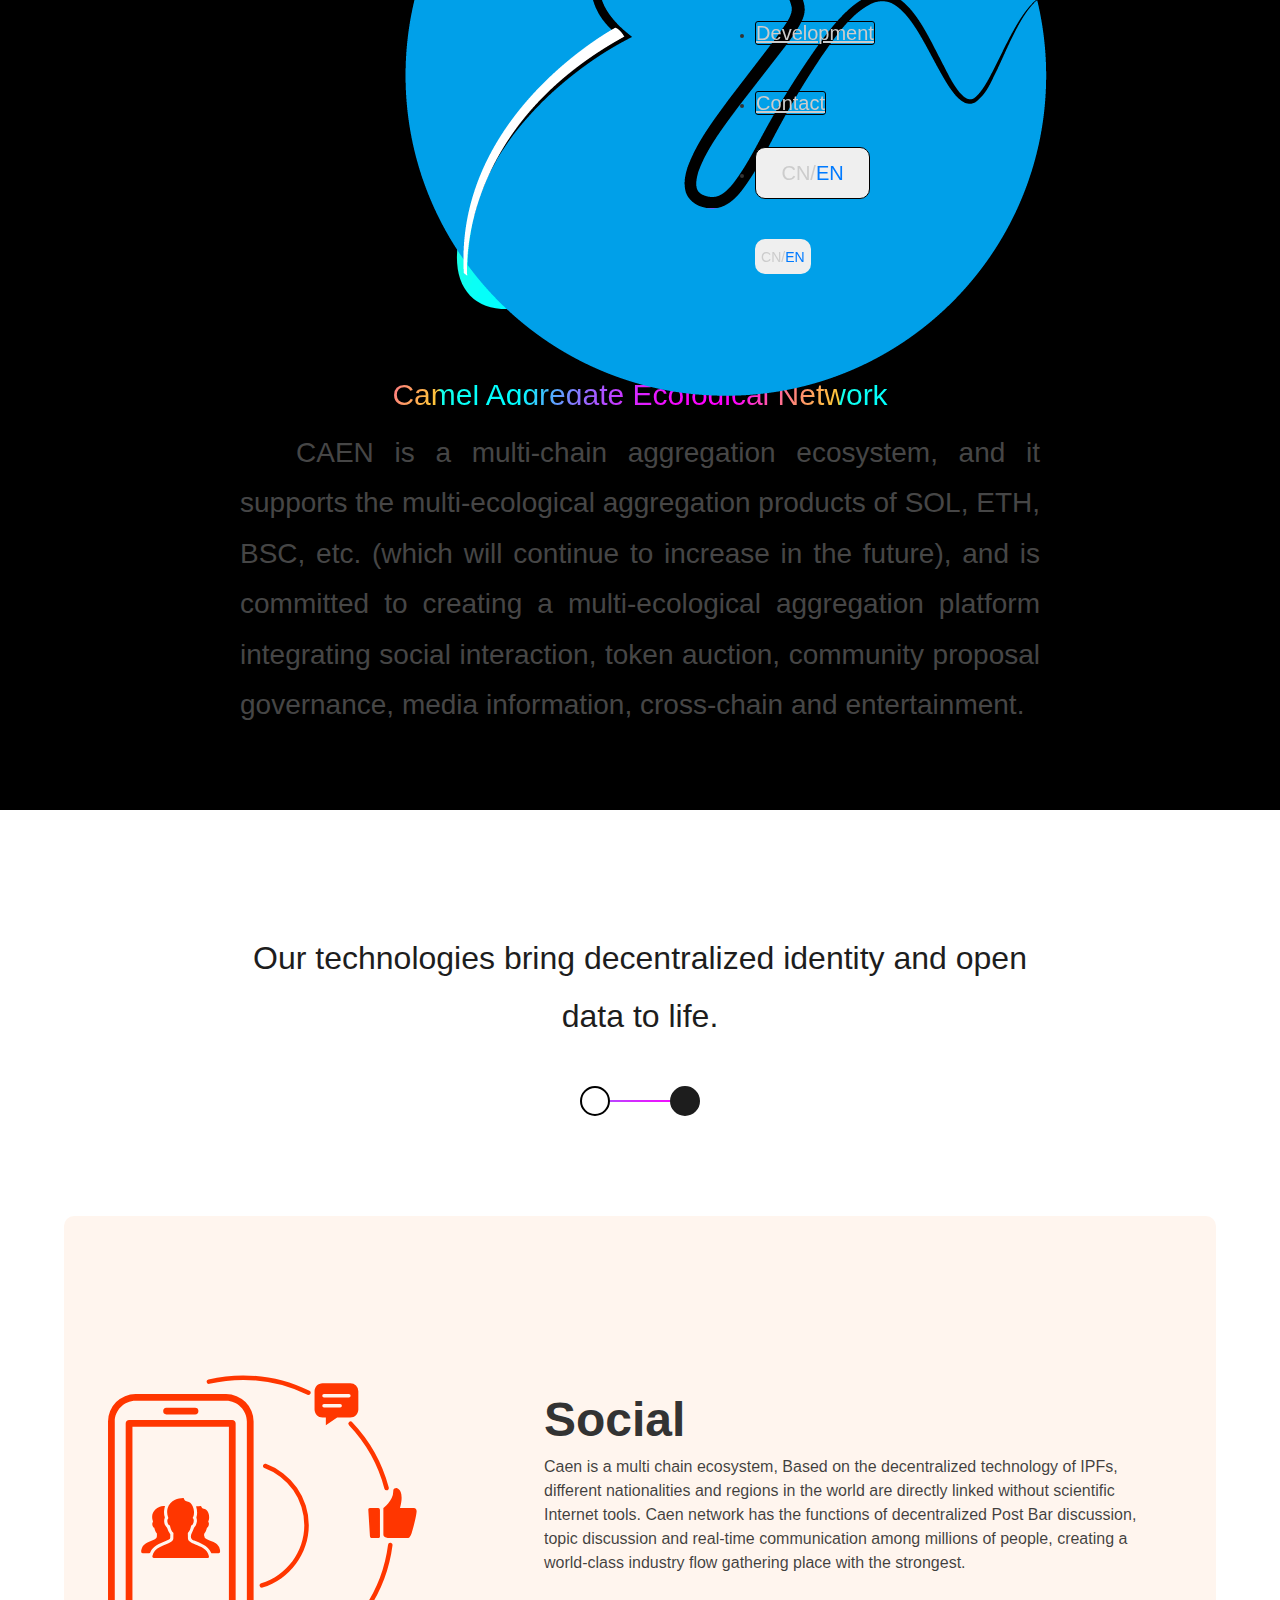
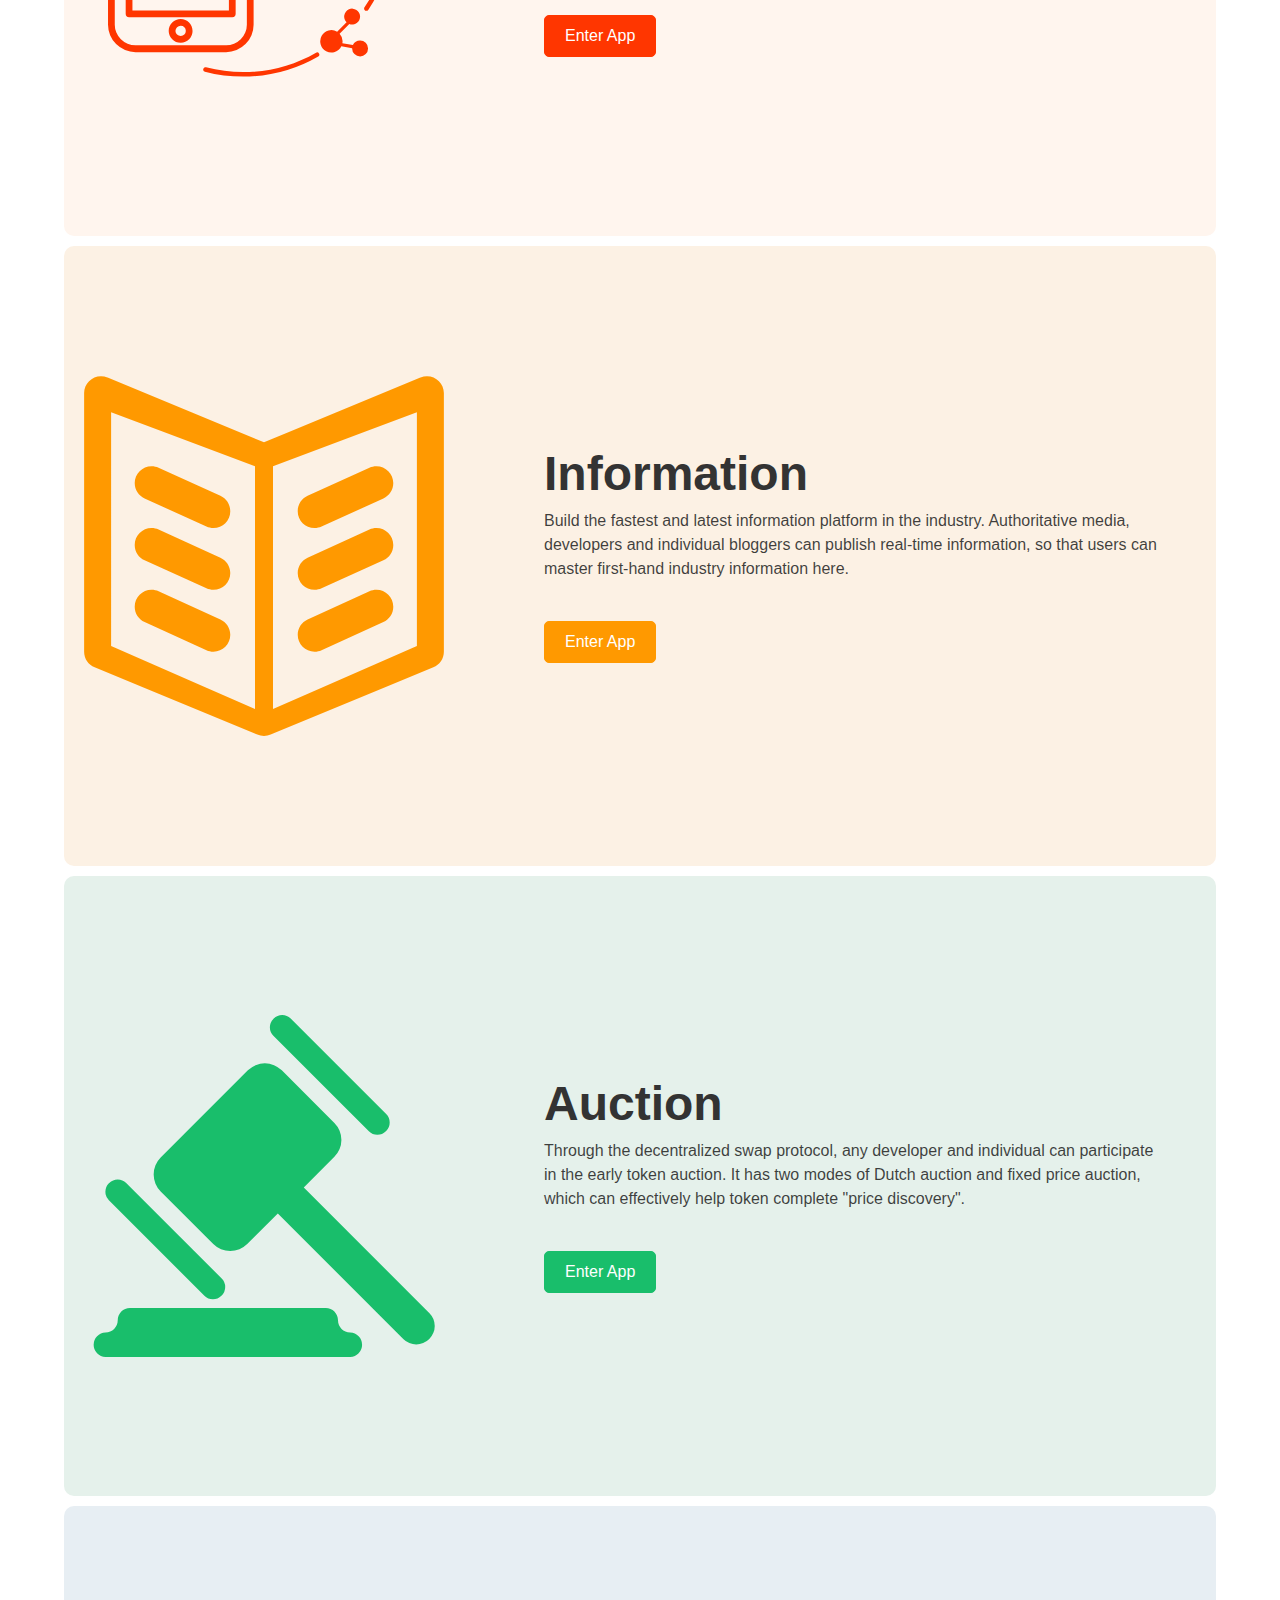
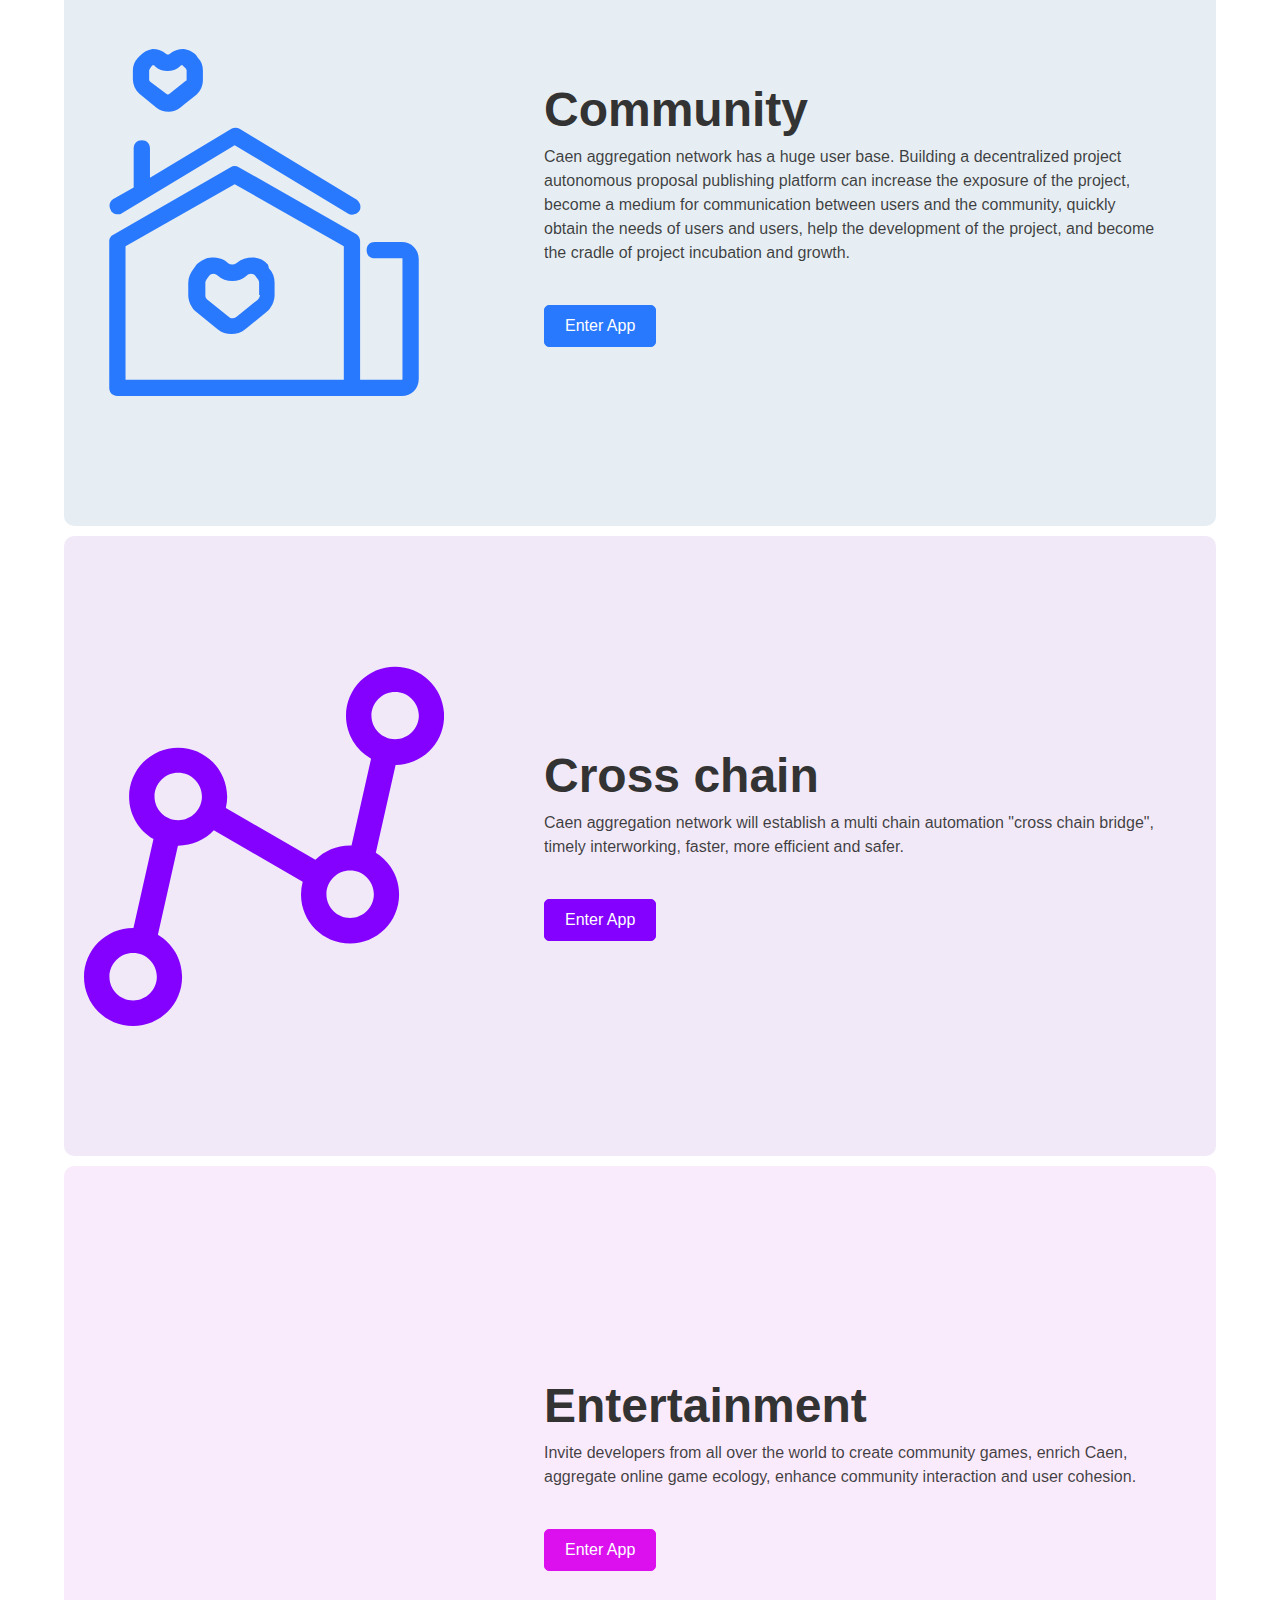
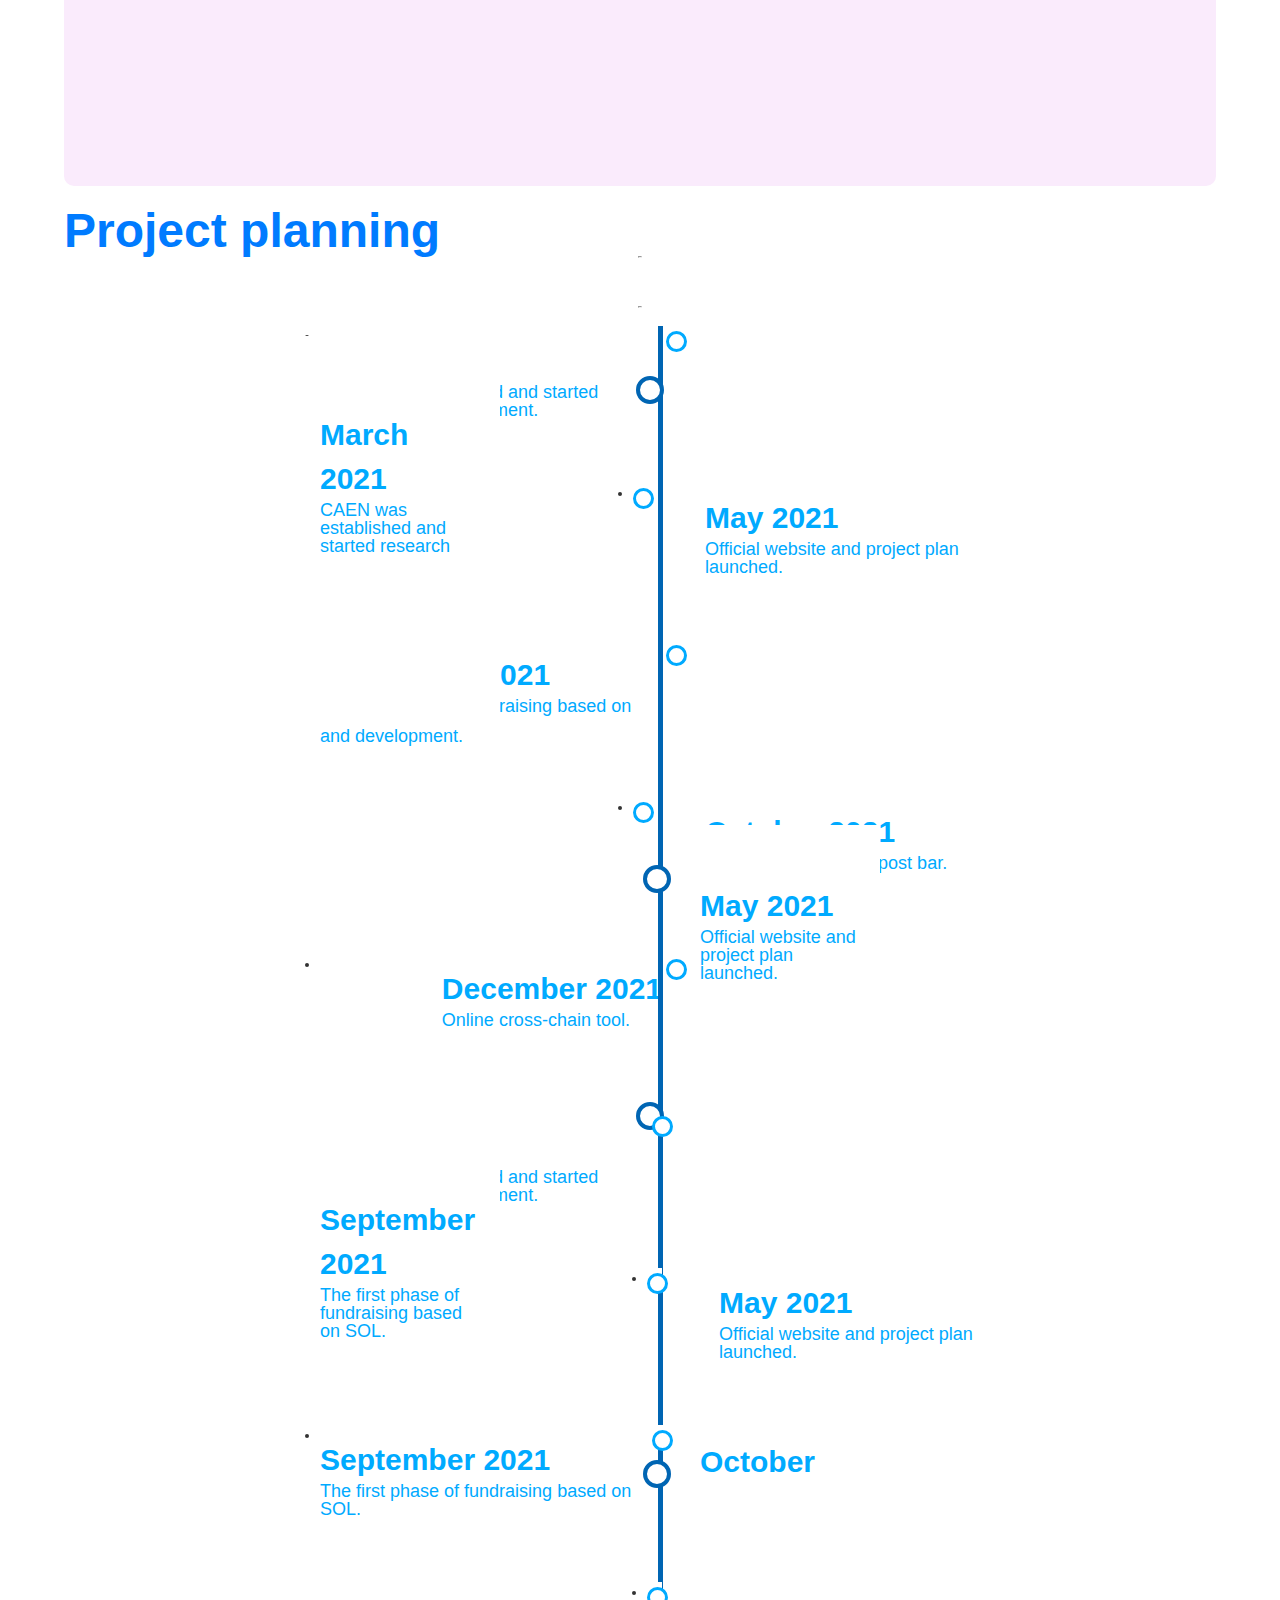
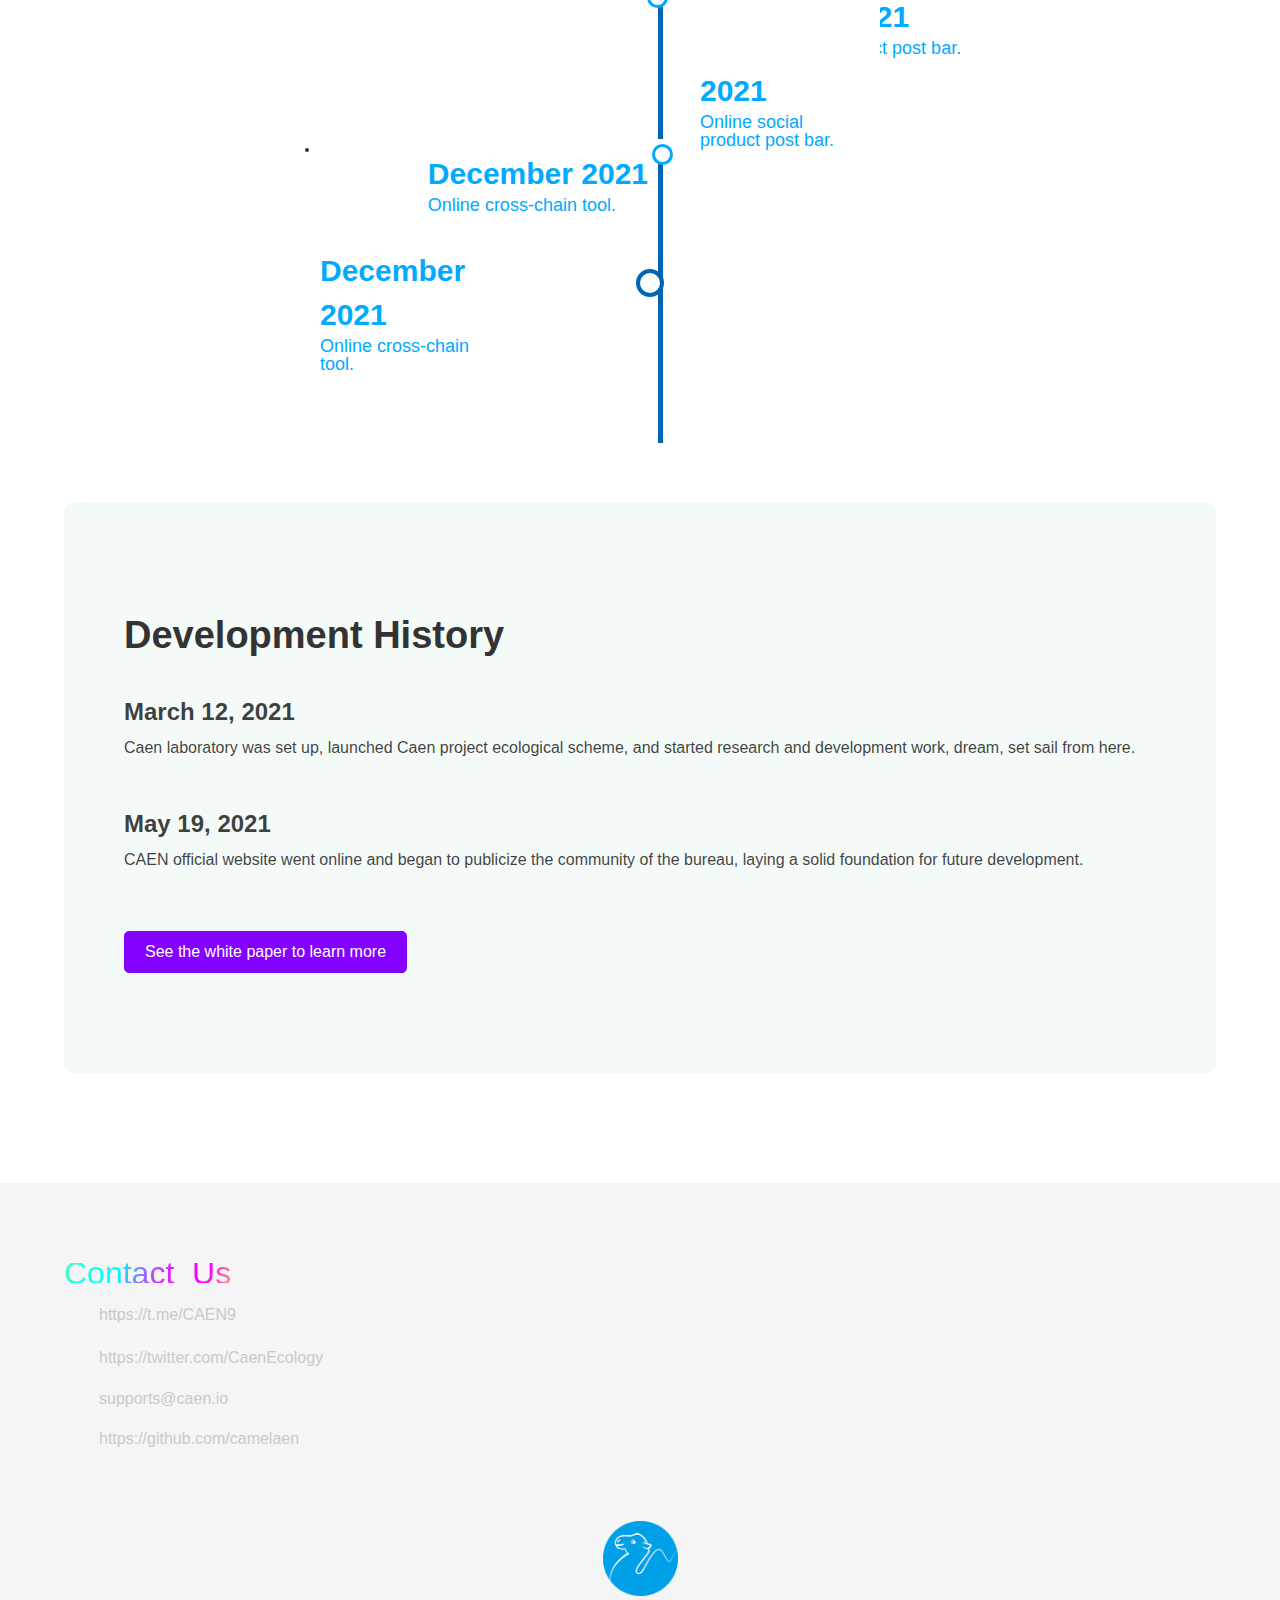
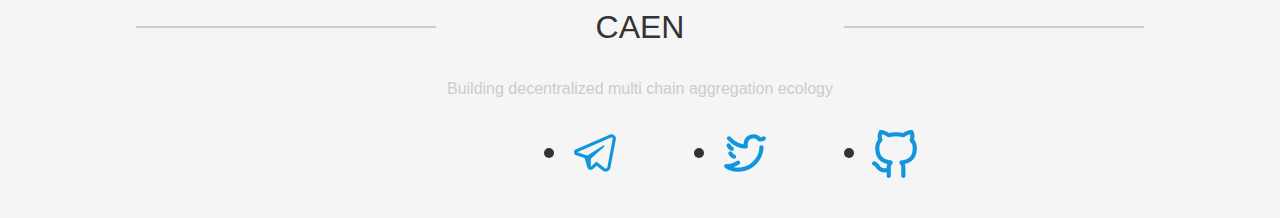
==== commit 916246c1: "Add files via upload" ====
--- a/index.html
+++ b/index.html
@@ -64,7 +64,7 @@
 				</div>
 				<div class="heading-7">Camel Aggregate Ecological Network</div>
 				<div class="text-block" style="text-align: justify;text-indent: 2em;">
-					Caen is a multi chain ecosystem, supporting the five chains of Tron, ETH, BSC, heco and okchain (which will continue to increase in the future). It is committed to building a multi ecological aggregation platform integrating social networking, token auction, community proposal governance, media information, cross chain and entertainment.
+					CAEN is a multi-chain aggregation ecosystem, and it supports the multi-ecological aggregation products of SOL, ETH, BSC, etc. (which will continue to increase in the future), and is committed to creating a multi-ecological aggregation platform integrating social interaction, token auction, community proposal governance, media information, cross-chain and entertainment.
 				</div>
 			</div>
 		</div>
@@ -251,32 +251,31 @@
 								<li class="lgwidth">
 									<div class="public">
 										<h3>March 2021</h3>
-										<p>CAEN set up and start R & D</p>
+										<p>CAEN was established and started research and development.</p>
 									</div>
 								</li>
 								<li class="lgwidth">
 									<div class="public">
 										<h3>May 2021</h3>
-										<p>Online version 1.0.0 initial version of DAPP social</p>
+										<p>Official website and project plan launched.</p>
 									</div>
 								</li>
 								<li class="lgwidth">
 									<div class="public">
-										<h3>July 2021</h3>
-										<p>Update version 2.0.0, go online, Ido, cross chain tools, proposal governance
-											function</p>
+										<h3>September 2021</h3>
+										<p>The first phase of fundraising based on SOL.</p>
 									</div>
 								</li>
 								<li class="lgwidth">
 									<div class="public">
 										<h3>October 2021</h3>
-										<p>Update version 3.0.0 online media information platform</p>
+										<p>Online social product post bar.</p>
 									</div>
 								</li>
 								<li class="lgwidth">
 									<div class="public">
-										<h3>February 2022</h3>
-										<p>Update version 4.0.0 online entertainment section</p>
+										<h3>December 2021</h3>
+										<p>Online cross-chain tool.</p>
 									</div>
 								</li>
 							</ul>
@@ -288,32 +287,31 @@
 								<li class="mdwidth">
 									<div class="public">
 										<h3>March 2021</h3>
-										<p>CAEN set up and start R & D</p>
+										<p>CAEN was established and started research and development.</p>
 									</div>
 								</li>
 								<li class="mdwidth">
 									<div class="public">
 										<h3>May 2021</h3>
-										<p>Online version 1.0.0 initial version of DAPP social</p>
+										<p>Official website and project plan launched.</p>
 									</div>
 								</li>
 								<li class="mdwidth">
 									<div class="public">
-										<h3>July 2021</h3>
-										<p>Update version 2.0.0, go online, Ido, cross chain tools,
-											proposal governance function</p>
+										<h3>September 2021</h3>
+										<p>The first phase of fundraising based on SOL.</p>
 									</div>
 								</li>
 								<li class="mdwidth">
 									<div class="public">
 										<h3>October 2021</h3>
-										<p>Update version 3.0.0 online media information platform</p>
+										<p>Online social product post bar.</p>
 									</div>
 								</li>
 								<li class="mdwidth">
 									<div class="public">
-										<h3>February 2022</h3>
-										<p>Update version 4.0.0 online entertainment section</p>
+										<h3>December 2021</h3>
+										<p>Online cross-chain tool.</p>
 									</div>
 								</li>
 							</ul>
@@ -325,32 +323,31 @@
 									<li class="entry entry--left">
 										<div class="entry__content">
 											<h3>March 2021</h3>
-											<p>CAEN set up and start R & D</p>
+											<p>CAEN was established and started research and development.</p>
 										</div>
 									</li>
 									<li class="entry entry--right">
 										<div class="entry__content">
 											<h3>May 2021</h3>
-											<p>Online version 1.0.0 initial version of DAPP social</p>
+											<p>Official website and project plan launched.</p>
 										</div>
 									</li>
 									<li class="entry entry--left">
 										<div class="entry__content">
-											<h3>July 2021</h3>
-											<p>Update version 2.0.0, go online, Ido, cross chain tools,
-												proposal governance function</p>
+											<h3>September 2021</h3>
+											<p>The first phase of fundraising based on SOL.</p>
 										</div>
 									</li>
 									<li class="entry entry--right">
 										<div class="entry__content">
 											<h3>October 2021</h3>
-											<p>Update version 3.0.0 online media information platform</p>
+											<p>Online social product post bar.</p>
 										</div>
 									</li>
 									<li class="entry entry--left">
 										<div class="entry__content">
-											<h3>February 2022</h3>
-											<p>Update version 4.0.0 online entertainment section</p>
+											<h3>December 2021</h3>
+											<p>Online cross-chain tool.</p>
 										</div>
 									</li>
 								</ul>
@@ -366,9 +363,8 @@
 									research and development work, dream, set sail from here.</p>
 							</div>
 							<div class="text-block-10">
-								<h3>April 24, 2021</h3>
-								<p>Caen's official website went online and began to lay a solid foundation for its
-									future development.</p>
+								<h3>May 19, 2021</h3>
+								<p>CAEN official website went online and began to publicize the community of the bureau, laying a solid foundation for future development.</p>
 							</div>
 							<div class="div-block-51">
 								<a href="./static/Caen white paper.pdf" target=" _blank" class="button-alt idx w-inline-block">
@@ -477,4 +473,4 @@
 			})
 		</script>
 	</body>
-</html>
+</html>
--- a/static/css/common.css
+++ b/static/css/common.css
@@ -53,7 +53,7 @@
 	justify-content: space-around;
 	align-items: center;
 	margin-bottom: 1.5rem;
-	color: #999999;
+	color: #CCCCCC;
 	font-size: 1rem;
 }
 .footer .foot_line{
